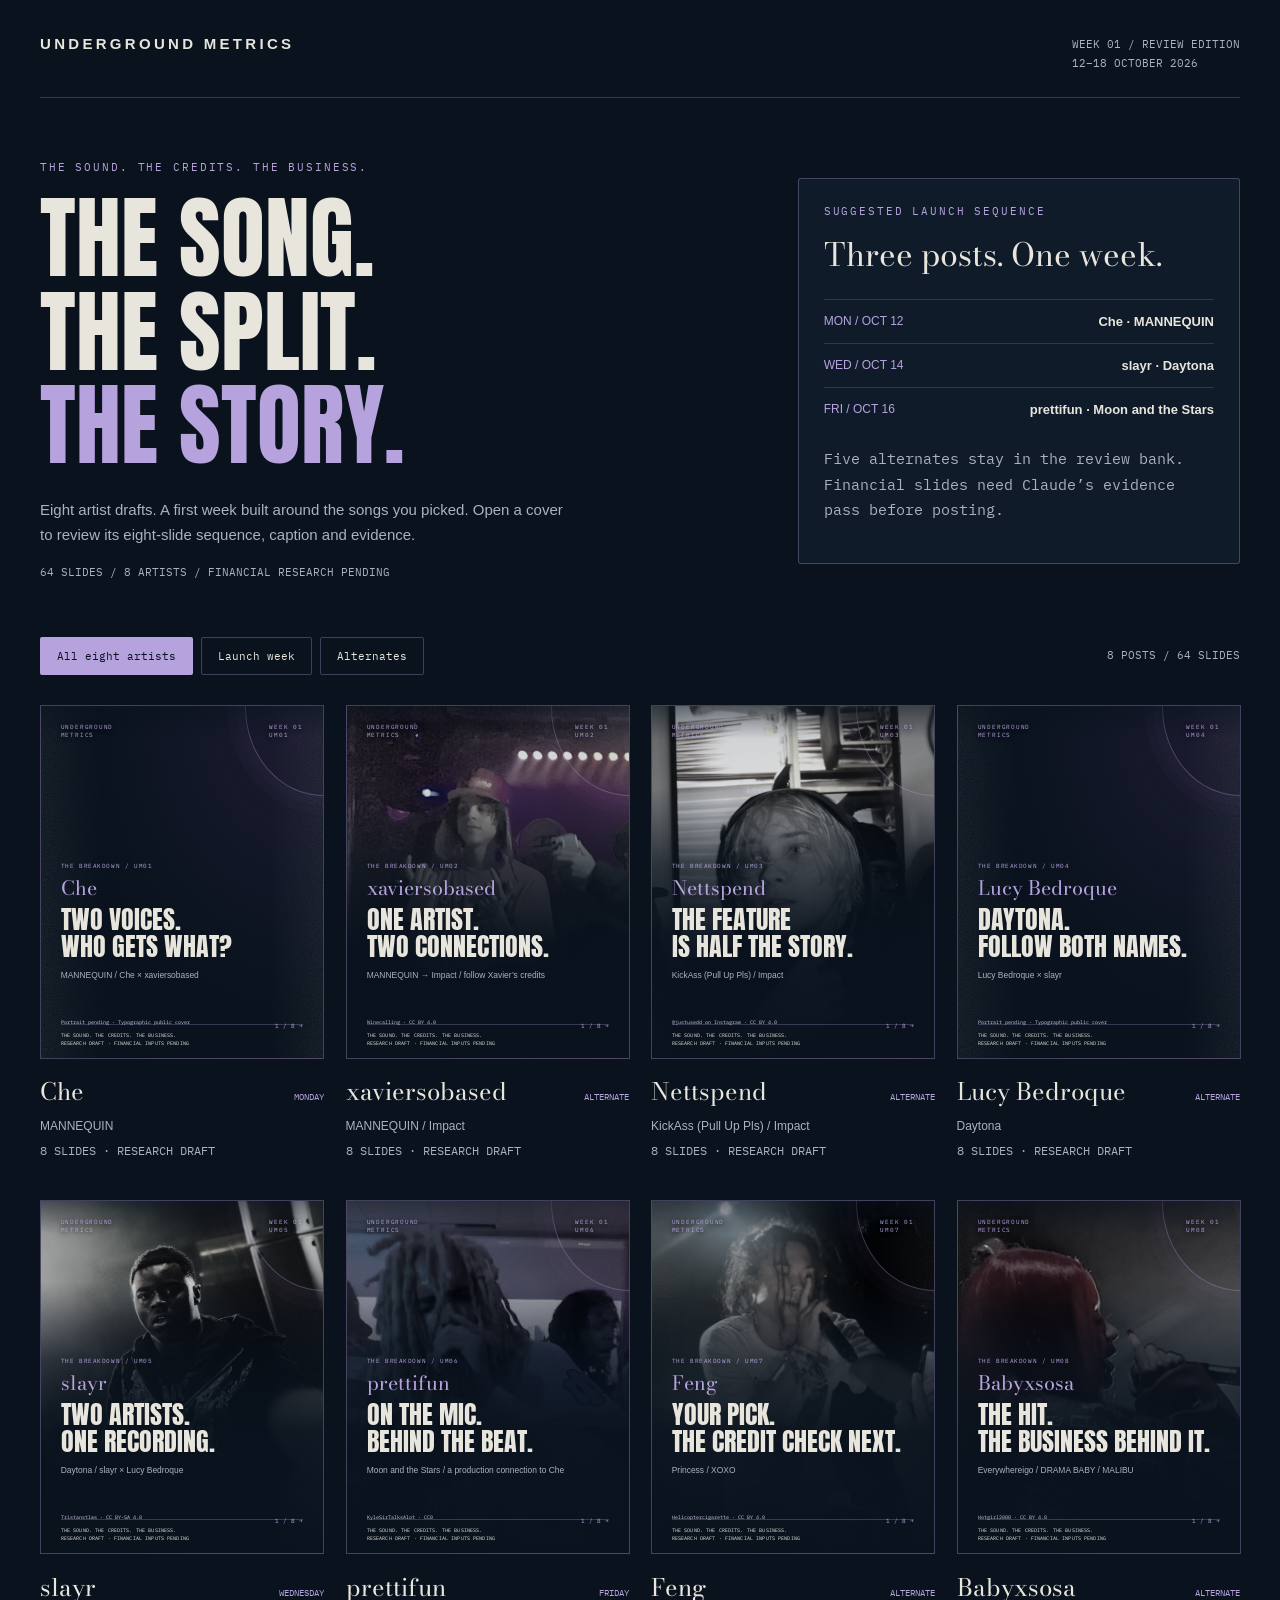
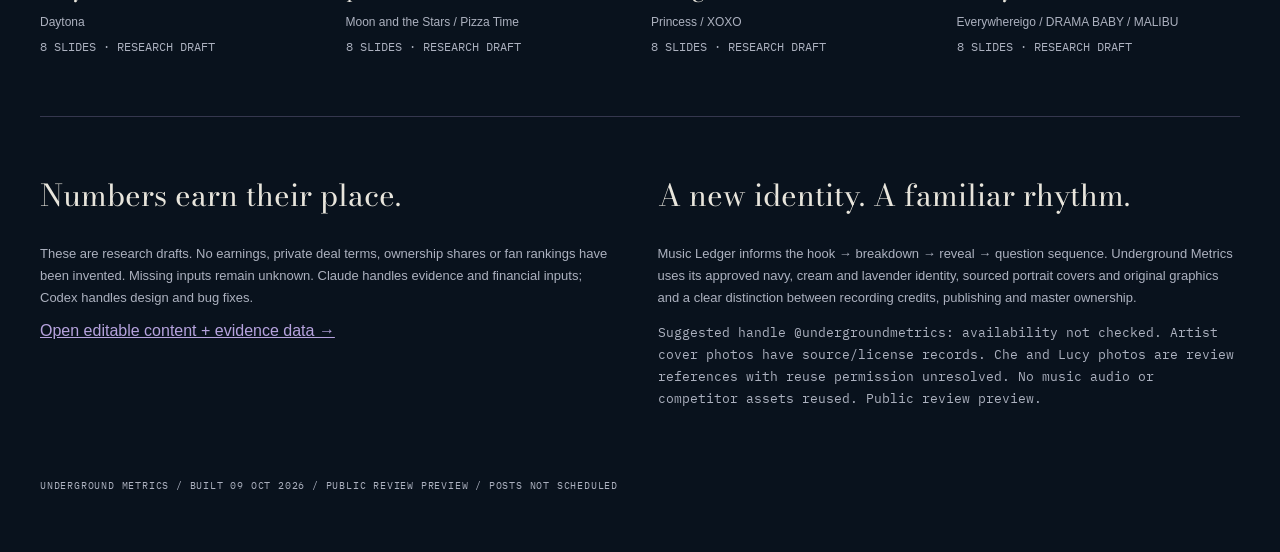
==== index.html @ c29695c8 "Publish gallery preview with licensed photos only" ====
<!doctype html><html lang="en"><head><meta charset="utf-8"><meta name="viewport" content="width=device-width,initial-scale=1"><title>Underground Metrics / Week 01</title><link rel="stylesheet" href="assets/fonts.css"><style>
:root{--ink:#09121D;--cream:#E8E5DC;--lav:#B6A3DE;--vio:#7959C5;--muted:#acb1bf}*{box-sizing:border-box}body{margin:0;background:var(--ink);color:var(--cream);font-family:Arial,sans-serif}button,a,input{touch-action:manipulation}button:focus-visible,a:focus-visible{outline:3px solid var(--lav);outline-offset:4px}button{cursor:pointer}a{color:var(--lav)}.mono,.eyebrow,.pill,.small,button{font-family:'IBM Plex Mono',monospace}.shell{max-width:1540px;margin:auto;padding:35px 40px}header{display:flex;justify-content:space-between;gap:20px;border-bottom:1px solid #b6a3de45;padding-bottom:25px}.logo{font-size:15px;letter-spacing:.22em;font-weight:600}.small{font-size:11px;color:var(--muted);line-height:1.7}.hero{padding:62px 0 40px;display:grid;grid-template-columns:1.6fr 1fr;gap:50px}.eyebrow{font-size:11px;letter-spacing:.17em;color:var(--lav);text-transform:uppercase}.hero h1{font-family:Anton,Impact,sans-serif;font-size:clamp(52px,7vw,112px);font-weight:400;line-height:1.04;margin:18px 0 25px;text-transform:uppercase}.hero h1 em{font-style:normal;color:var(--lav)}.hero p{color:var(--muted);max-width:530px;line-height:1.7;font-size:15px}.plan{border:1px solid #b6a3de50;border-radius:3px;padding:25px;align-self:center;background:#101b2a}.plan h2{font-family:'Bodoni Moda',Georgia,serif;font-weight:400;font-size:32px;margin:12px 0 20px}.plan-row{display:flex;justify-content:space-between;gap:20px;padding:14px 0;border-top:1px solid #b6a3de30}.plan-row span{font-size:12px;color:var(--lav)}.plan-row strong{font-size:13px;text-align:right}.toolbar{display:flex;gap:8px;flex-wrap:wrap;align-items:center;margin:15px 0 30px}.toolbar button,.nav button,.copy{background:transparent;border:1px solid #b6a3de50;color:var(--cream);padding:11px 16px;font-size:11px;border-radius:2px}.toolbar button[aria-pressed=true],.nav button:hover,.copy:hover{background:var(--lav);color:var(--ink)}.toolbar .small{margin-left:auto}.grid{display:grid;grid-template-columns:repeat(4,minmax(0,1fr));gap:35px 22px}.card{min-width:0}.preview{border:0;padding:0;width:100%;background:none;display:block;text-align:initial}.art{width:100%;aspect-ratio:4/5;position:relative;isolation:isolate;overflow:hidden;background:radial-gradient(ellipse at 90% 5%,#30264477,transparent 60%),var(--ink);border:1px solid #b6a3de55;color:var(--cream);container-type:inline-size}.art::before{content:'';position:absolute;inset:0;opacity:.14;background-image:url("data:image/svg+xml,%3Csvg xmlns='http://www.w3.org/2000/svg' width='170' height='170'%3E%3Cfilter id='n'%3E%3CfeTurbulence type='fractalNoise' baseFrequency='.8' numOctaves='3' stitchTiles='stitch'/%3E%3C/filter%3E%3Cpath fill='%23fff' filter='url(%23n)' d='M0 0h170v170H0z'/%3E%3C/svg%3E");mask-image:linear-gradient(90deg,#000,transparent 22%,transparent 80%,#000);z-index:-1}.art::after{content:'';position:absolute;width:55%;height:50%;border:1px solid #b6a3de55;border-radius:50%;top:-25%;right:-28%;box-shadow:0 0 0 9px #b6a3de05,0 0 0 18px #b6a3de05;z-index:-1}.slide-top{padding:6cqw 7cqw 0;display:flex;justify-content:space-between;font:2.1cqw 'IBM Plex Mono',monospace;letter-spacing:.13em;color:var(--lav)}.slide-main{padding:6cqw 7cqw 19cqw;height:calc(100% - 14cqw);display:flex;flex-direction:column;justify-content:center}.slide-main .eyebrow{font-size:2.05cqw;letter-spacing:.1em}.artist{font:400 7.6cqw/.98 'Bodoni Moda',Georgia,serif;margin:5cqw 0 3cqw;color:var(--lav)}.art h3{font:400 10.4cqw/1.06 Anton,Impact,sans-serif;margin:3cqw 0 4cqw;white-space:pre-line;text-transform:uppercase}.art:not(.cover) h3{font-size:9cqw}.art .body{font:3cqw/1.48 Arial,sans-serif;margin:0 0 3cqw;max-width:100%}.rule{height:1px;background:#b6a3de55;margin:3cqw 0}.rows{display:grid;gap:0;margin-top:2cqw}.row{padding:2.5cqw 0;border-top:1px solid #b6a3de35;display:grid;grid-template-columns:1fr 1.1fr;gap:3cqw;font:2.6cqw/1.4 'IBM Plex Mono',monospace}.row span:last-child{text-align:right;color:var(--lav);overflow-wrap:anywhere}.slide-foot{position:absolute;bottom:4cqw;left:7cqw;right:7cqw;border-top:1px solid #b6a3de45;padding-top:2.5cqw;font:1.8cqw/1.5 'IBM Plex Mono',monospace;letter-spacing:.025em}.step{position:absolute;right:7cqw;bottom:10cqw;font:2.2cqw 'IBM Plex Mono',monospace;color:var(--lav)}.card-title{display:flex;justify-content:space-between;align-items:baseline;margin:14px 0 7px;gap:10px}.card-title h2{font:400 24px 'Bodoni Moda',Georgia,serif;margin:0}.pill{font-size:9px;color:var(--lav);text-transform:uppercase}.card p{font-size:12px;line-height:1.6;color:var(--muted);margin:5px 0}.card a{font-size:11px}.notes{border-top:1px solid #b6a3de40;margin-top:55px;padding:30px 0;display:grid;grid-template-columns:1fr 1fr;gap:35px}.notes h2{font:400 30px 'Bodoni Moda',Georgia,serif}.notes p{font-size:13px;line-height:1.7;color:var(--muted)}dialog{border:1px solid #b6a3de50;background:var(--ink);color:var(--cream);width:min(1200px,96vw);max-height:95dvh;padding:0}dialog::backdrop{background:#000d}.dialog-top{padding:15px 22px;display:flex;justify-content:space-between;align-items:center;border-bottom:1px solid #b6a3de40}.dialog-top button{border:0;background:none;color:var(--cream);font-size:25px}.dialog-grid{display:grid;grid-template-columns:minmax(0,1fr) minmax(0,1fr);gap:28px;padding:25px}.viewer{width:min(100%,440px);margin:auto}.details{min-width:0;max-height:77dvh;overflow:auto;padding-right:5px}.details h2{font:400 38px 'Bodoni Moda',Georgia,serif;margin:0 0 12px}.details h3{font:12px 'IBM Plex Mono',monospace;color:var(--lav);margin:28px 0 12px}.details p,.details li{font-size:13px;line-height:1.7;color:var(--muted)}.details ul{padding-left:18px}.details .caption{color:var(--cream)}.nav{display:flex;justify-content:space-between;align-items:center;margin:14px 0}.nav .small{color:var(--lav)}.thumbs{display:grid;grid-template-columns:repeat(6,1fr);gap:7px}.thumbs button{padding:9px 0;border:1px solid #b6a3de55;background:transparent;color:var(--cream);font:11px 'IBM Plex Mono',monospace}.thumbs button[aria-current=true]{background:var(--lav);color:var(--ink)}.status{font-size:11px;border:1px solid #b6a3de55;padding:11px;color:var(--lav)}footer{padding:25px 0;font:10px 'IBM Plex Mono',monospace;color:var(--muted);letter-spacing:.08em}.toast{min-height:20px;font-size:11px;color:var(--lav)}@media(max-width:1000px){.grid{grid-template-columns:repeat(3,minmax(0,1fr))}.hero{grid-template-columns:1.4fr 1fr;gap:25px}}@media(max-width:760px){.shell{padding:24px 20px}.hero{grid-template-columns:1fr;padding-top:35px;gap:15px}.grid{grid-template-columns:repeat(2,minmax(0,1fr));gap:25px 14px}.toolbar .small{width:100%;margin:10px 0 0}.notes{grid-template-columns:1fr;gap:0}.dialog-grid{grid-template-columns:1fr;padding:18px}.details{max-height:none;overflow:visible}.dialog-top{position:sticky;top:0;background:var(--ink);z-index:4}.card-title h2{font-size:21px}header .small{max-width:120px;text-align:right}}@media(max-width:420px){.grid{grid-template-columns:1fr}.hero h1{font-size:60px}.card-title h2{font-size:29px}}

.cover-photo{position:absolute;inset:0;width:100%;height:100%;object-fit:cover;object-position:50% 25%;filter:grayscale(.85) contrast(1.06);z-index:-2}.photo-shade{position:absolute;inset:0;background:linear-gradient(180deg,#09121d35 0%,#09121d28 23%,#09121dbb 45%,#09121df5 65%,#09121d 100%);z-index:-1}.art.cover .slide-main{justify-content:flex-end;padding-bottom:22cqw}.art.cover .artist{font-size:7cqw;margin:3cqw 0 1cqw}.art.cover h3{font-size:9.1cqw;margin:2cqw 0 3cqw}.art.cover .slide-top{text-shadow:0 1px 5px #000;background:linear-gradient(#09121d80,transparent)}.photo-credit{position:absolute;left:7cqw;right:7cqw;bottom:11.8cqw;font:1.65cqw/1.35 'IBM Plex Mono',monospace;color:#d5cbe9}.thumbs{grid-template-columns:repeat(8,minmax(0,1fr))}.art.geography .row,.art.playlists .row{padding:3cqw 0}.art.geography .body,.art.playlists .body{font-size:2.9cqw}
</style><meta name="gallery-revision" content="280a0b14ccfe"></head><body><div class="shell"><header><div class="logo">UNDERGROUND METRICS</div><div class="small">WEEK 01 / REVIEW EDITION<br>12–18 OCTOBER 2026</div></header><section class="hero"><div><div class="eyebrow">The sound. The credits. The business.</div><h1>THE SONG.<br>THE SPLIT.<br><em>THE STORY.</em></h1><p>Eight artist drafts. A first week built around the songs you picked. Open a cover to review its eight-slide sequence, caption and evidence.</p><div class="small">64 SLIDES / 8 ARTISTS / FINANCIAL RESEARCH PENDING</div></div><aside class="plan"><div class="eyebrow">Suggested launch sequence</div><h2>Three posts. One week.</h2><div class="plan-row"><span>MON / OCT 12</span><strong>Che · MANNEQUIN</strong></div><div class="plan-row"><span>WED / OCT 14</span><strong>slayr · Daytona</strong></div><div class="plan-row"><span>FRI / OCT 16</span><strong>prettifun · Moon and the Stars</strong></div><p class="small">Five alternates stay in the review bank. Financial slides need Claude’s evidence pass before posting.</p></aside></section><nav class="toolbar" aria-label="Gallery filters"><button data-filter="all" aria-pressed="true">All eight artists</button><button data-filter="launch" aria-pressed="false">Launch week</button><button data-filter="alt" aria-pressed="false">Alternates</button><span class="small" id="count"></span></nav><main class="grid" id="grid"></main><section class="notes"><div><h2>Numbers earn their place.</h2><p>These are research drafts. No earnings, private deal terms, ownership shares or fan rankings have been invented. Missing inputs remain unknown. Claude handles evidence and financial inputs; Codex handles design and bug fixes.</p><a href="posts.json">Open editable content + evidence data →</a></div><div><h2>A new identity. A familiar rhythm.</h2><p>Music Ledger informs the hook → breakdown → reveal → question sequence. Underground Metrics uses its approved navy, cream and lavender identity, sourced portrait covers and original graphics and a clear distinction between recording credits, publishing and master ownership.</p><p class="small">Suggested handle @undergroundmetrics: availability not checked. Artist cover photos have source/license records. Che and Lucy photos are review references with reuse permission unresolved. No music audio or competitor assets reused. Public review preview.</p></div></section><footer>UNDERGROUND METRICS / BUILT 09 OCT 2026 / PUBLIC REVIEW PREVIEW / POSTS NOT SCHEDULED</footer></div><dialog id="modal"><div class="dialog-top"><span class="small" id="modal-label"></span><button id="close" aria-label="Close post preview">×</button></div><div class="dialog-grid"><div><div class="viewer" id="slide"></div><div class="nav"><button id="prev" aria-label="Previous slide">← Previous</button><span class="small" id="position"></span><button id="next" aria-label="Next slide">Next →</button></div><div class="thumbs" id="thumbs"></div></div><aside class="details" id="details"></aside></div></dialog><script>
const DATA={"brand": {"name": "Underground Metrics", "tagline": "The sound. The credits. The business.", "suggested_handle": "@undergroundmetrics", "handle_status": "availability not checked", "palette": ["#09121D", "#E8E5DC", "#B6A3DE", "#7959C5"], "fonts": ["Anton", "Bodoni Moda", "IBM Plex Mono"]}, "built": "2026-10-09", "sources": {"credits": {"label": "Saved Spotify shared recording credits", "url": "assets/recording-credits.json", "status": "Saved evidence, 2026-10-08"}, "impact": {"label": "Official Impact release link", "url": "https://nettspend.lnk.to/impact", "status": "Opened 2026-10-09"}, "pretti": {"label": "The FADER: prettifun interview", "url": "https://www.thefader.com/2025/08/04/prettifun-funhouse-deluxe-interview/", "status": "Opened 2026-10-09; production context, no deal figures"}, "moon": {"label": "Album of the Year listener discussion", "url": "https://www.albumoftheyear.org/album/1814760-prettifun-moon-and-the-stars/comments/", "status": "Opened 2026-10-09; mixed listener reactions"}, "daytona": {"label": "Rainy Day Music review", "url": "https://rainydaymusic.org/2026/04/14/half-blood-bloodluxe-slayr/", "status": "Opened 2026-10-09; critic pick, not fan consensus"}, "feng": {"label": "Feng fan top-three thread", "url": "https://www.reddit.com/r/fengeveryday/comments/1tgx6qg/top_3_feng_songs/", "status": "Opened 2026-10-09; small sample, catalog credits pending"}, "sosa": {"label": "The FADER: Babyxsosa review", "url": "https://www.thefader.com/2024/10/25/babyxsosa-babyonce-album-review-rap-blog", "status": "Opened 2026-10-09; named hit songs, no ownership evidence"}, "fan": {"label": "Supplied MANNEQUIN fan discussion", "url": "https://www.reddit.com/r/xaviersobased1c/comments/1memtid", "status": "Fetch failed 2026-10-09; not used to support fan-consensus claims"}, "rights": {"label": "US Copyright Office: composition and recording distinction", "url": "https://www.copyright.gov/engage/musicians/", "status": "Opened 2026-10-09; general background only"}}, "posts": [{"id": "UM01", "artist": "Che", "tracks": ["MANNEQUIN"], "headline": "TWO VOICES.\nWHO GETS WHAT?", "sub": "MANNEQUIN / Che × xaviersobased", "day": "Monday", "angle": "Che × xaviersobased / confirmed shared recording credit", "source_ids": ["credits", "fan"], "recording_credits": [["Track", "MANNEQUIN"], ["Recording artists", "Che + xaviersobased"], ["Exact Spotify version", "4BOZwlrJLGTPmePx9mM9pu"]], "signal": "Saved Spotify metadata lists Che and xaviersobased on this recording. That establishes a collaboration, not its financial split.", "question": "WHOSE PART DO YOU REPLAY?", "publishing": {"writers": null, "ownership_splits": null, "publishers": null}, "master": {"owner": null, "artist_split": null, "recoupment": null}, "metrics": {"spotify_streams": null, "as_of": null, "gross_revenue": null, "artist_net": null}, "status": "Research draft — financial inputs pending", "slides": [{"kind": "cover", "eyebrow": "THE BREAKDOWN / UM01", "headline": "TWO VOICES.\nWHO GETS WHAT?", "body": "MANNEQUIN / Che × xaviersobased", "rows": []}, {"kind": "credits", "eyebrow": "01 / THE RECORDING", "headline": "START WITH THE CREDITS.", "body": "Che × xaviersobased / confirmed shared recording credit", "rows": [["Track", "MANNEQUIN"], ["Recording artists", "Che + xaviersobased"], ["Exact Spotify version", "4BOZwlrJLGTPmePx9mM9pu"]]}, {"kind": "publishing", "eyebrow": "02 / THE SONG", "headline": "WHO WROTE IT?", "body": "Publishing covers the underlying composition. Recording-artist names do not establish writer ownership.", "rows": [["Writer credits", "Not confirmed"], ["Publishing splits", "Not confirmed"], ["Publisher / administrator", "Not confirmed"]]}, {"kind": "master", "eyebrow": "03 / THE MASTER", "headline": "WHO OWNS THE RECORDING?", "body": "The master is the recorded version. A feature credit does not reveal the ownership or payment terms.", "rows": [["Master owner", "Not confirmed"], ["Artist / feature deal", "Not confirmed"], ["Recoupment terms", "Not confirmed"]]}, {"kind": "takeaway", "eyebrow": "04 / THE TAKEAWAY", "headline": "CREDITS FIRST. NUMBERS NEXT.", "body": "Saved Spotify metadata lists Che and xaviersobased on this recording. That establishes a collaboration, not its financial split.", "rows": [["Streams + observation date", "Research pending"], ["Revenue model", "Not calculated"], ["Artist take-home", "Not established"]]}, {"kind": "geography", "eyebrow": "05 / THE AUDIENCE", "headline": "WHERE THEY\nLISTEN.", "body": "Che / Spotify listener geography. Country counts or shares will come from a dated Chartmetric capture.", "rows": [["Top country", "Awaiting Chartmetric"], ["Second country", "Awaiting Chartmetric"], ["Third country", "Awaiting Chartmetric"], ["Observation / estimate status", "Not captured"]]}, {"kind": "playlists", "eyebrow": "06 / THE PLAYLISTS", "headline": "THREE LISTS.\nONE SONG.", "body": "MANNEQUIN / track-specific playlist placements. Ranking metric and date will be labeled when verified.", "rows": [["01 / Playlist", "Awaiting Chartmetric"], ["02 / Playlist", "Awaiting Chartmetric"], ["03 / Playlist", "Awaiting Chartmetric"], ["Song streams from these lists", "Not available"]]}, {"kind": "close", "eyebrow": "07 / YOUR NEXT DEEP DIVE", "headline": "WHOSE PART DO YOU REPLAY?", "body": "Save the song. Follow the credits. Tell us which breakdown you want next.", "rows": []}], "caption": "Che: MANNEQUIN. Saved Spotify metadata lists Che and xaviersobased on this recording. That establishes a collaboration, not its financial split. This draft separates the recording credits from the publishing and master questions. Ownership shares, revenue and artist take-home are not established by the current sources. Whose part do you replay?", "cover_photo": {"file": "", "source_url": "https://open.spotify.com/artist/5A7T1LAGJg5NXySBoIKUmF", "image_url": "https://image-cdn-fa.spotifycdn.com/image/ab6761610000e5eb856122aa629701a14755ab65", "license": "Typographic public cover", "creator": "Portrait pending", "reuse_status": "Source photo excluded from public preview; permission unresolved", "changes": "No third-party portrait displayed in public cover."}, "audience_geography": {"source": "Chartmetric", "scope": "artist-level Spotify listeners, not song-level", "platform": "Spotify", "observed_at": null, "estimate_status": "unknown pending source capture", "countries": null, "cities": null, "percentage_denominator": null, "status": "awaiting Claude research"}, "playlist_analysis": {"track": "MANNEQUIN", "scope": "exact recording, one song per ranking", "source": "Chartmetric", "ranking_metric": null, "window": null, "top_three": null, "attributed_streams": null, "status": "awaiting Claude research", "rule": "Playlist followers, reach and estimated listeners do not establish streams attributed to this song."}}, {"id": "UM02", "artist": "xaviersobased", "tracks": ["MANNEQUIN", "Impact"], "headline": "ONE ARTIST.\nTWO CONNECTIONS.", "sub": "MANNEQUIN → Impact / follow Xavier’s credits", "day": "Alternate", "angle": "Recording credits", "source_ids": ["credits", "impact"], "recording_credits": [["MANNEQUIN", "Che + xaviersobased"], ["Impact", "Nettspend + xaviersobased"], ["Connection", "Shared recording credits"]], "signal": "MANNEQUIN and Impact connect Xavier with Che and Nettspend. The official Impact link confirms both names.", "question": "MANNEQUIN OR IMPACT?", "publishing": {"writers": null, "ownership_splits": null, "publishers": null}, "master": {"owner": null, "artist_split": null, "recoupment": null}, "metrics": {"spotify_streams": null, "as_of": null, "gross_revenue": null, "artist_net": null}, "status": "Research draft — financial inputs pending", "slides": [{"kind": "cover", "eyebrow": "THE BREAKDOWN / UM02", "headline": "ONE ARTIST.\nTWO CONNECTIONS.", "body": "MANNEQUIN → Impact / follow Xavier’s credits", "rows": []}, {"kind": "credits", "eyebrow": "01 / THE RECORDING", "headline": "START WITH THE CREDITS.", "body": "Recording credits", "rows": [["MANNEQUIN", "Che + xaviersobased"], ["Impact", "Nettspend + xaviersobased"], ["Connection", "Shared recording credits"]]}, {"kind": "publishing", "eyebrow": "02 / THE SONG", "headline": "WHO WROTE IT?", "body": "Publishing covers the underlying composition. Recording-artist names do not establish writer ownership.", "rows": [["Writer credits", "Not confirmed"], ["Publishing splits", "Not confirmed"], ["Publisher / administrator", "Not confirmed"]]}, {"kind": "master", "eyebrow": "03 / THE MASTER", "headline": "WHO OWNS THE RECORDING?", "body": "The master is the recorded version. A feature credit does not reveal the ownership or payment terms.", "rows": [["Master owner", "Not confirmed"], ["Artist / feature deal", "Not confirmed"], ["Recoupment terms", "Not confirmed"]]}, {"kind": "takeaway", "eyebrow": "04 / THE TAKEAWAY", "headline": "CREDITS FIRST. NUMBERS NEXT.", "body": "MANNEQUIN and Impact connect Xavier with Che and Nettspend. The official Impact link confirms both names.", "rows": [["Streams + observation date", "Research pending"], ["Revenue model", "Not calculated"], ["Artist take-home", "Not established"]]}, {"kind": "geography", "eyebrow": "05 / THE AUDIENCE", "headline": "WHERE THEY\nLISTEN.", "body": "xaviersobased / Spotify listener geography. Country counts or shares will come from a dated Chartmetric capture.", "rows": [["Top country", "Awaiting Chartmetric"], ["Second country", "Awaiting Chartmetric"], ["Third country", "Awaiting Chartmetric"], ["Observation / estimate status", "Not captured"]]}, {"kind": "playlists", "eyebrow": "06 / THE PLAYLISTS", "headline": "THREE LISTS.\nONE SONG.", "body": "MANNEQUIN / track-specific playlist placements. Ranking metric and date will be labeled when verified.", "rows": [["01 / Playlist", "Awaiting Chartmetric"], ["02 / Playlist", "Awaiting Chartmetric"], ["03 / Playlist", "Awaiting Chartmetric"], ["Song streams from these lists", "Not available"]]}, {"kind": "close", "eyebrow": "07 / YOUR NEXT DEEP DIVE", "headline": "MANNEQUIN OR IMPACT?", "body": "Save the song. Follow the credits. Tell us which breakdown you want next.", "rows": []}], "caption": "xaviersobased: MANNEQUIN, Impact. MANNEQUIN and Impact connect Xavier with Che and Nettspend. The official Impact link confirms both names. This draft separates the recording credits from the publishing and master questions. Ownership shares, revenue and artist take-home are not established by the current sources. Mannequin or impact?", "cover_photo": {"file": "assets/photos/Xaviersobased_2-2-23.jpg", "source_url": "https://commons.wikimedia.org/wiki/File%3AXaviersobased_%282-2-23%29.jpg", "license": "CC BY 4.0", "license_url": "https://creativecommons.org/licenses/by/4.0", "creator": "Ninecalling", "reuse_status": "licensed", "changes": "Cropped, desaturated and darkened for the cover; CC BY-SA adaptation follows the same license where applicable."}, "audience_geography": {"source": "Chartmetric", "scope": "artist-level Spotify listeners, not song-level", "platform": "Spotify", "observed_at": null, "estimate_status": "unknown pending source capture", "countries": null, "cities": null, "percentage_denominator": null, "status": "awaiting Claude research"}, "playlist_analysis": {"track": "MANNEQUIN", "scope": "exact recording, one song per ranking", "source": "Chartmetric", "ranking_metric": null, "window": null, "top_three": null, "attributed_streams": null, "status": "awaiting Claude research", "rule": "Playlist followers, reach and estimated listeners do not establish streams attributed to this song."}}, {"id": "UM03", "artist": "Nettspend", "tracks": ["KickAss (Pull Up Pls)", "Impact"], "headline": "THE FEATURE\nIS HALF THE STORY.", "sub": "KickAss (Pull Up Pls) / Impact", "day": "Alternate", "angle": "Recording credits", "source_ids": ["credits", "impact"], "recording_credits": [["KickAss (Pull Up Pls)", "Che + Nettspend"], ["Impact", "Nettspend + xaviersobased"], ["Feature payment", "Not documented"]], "signal": "These two recordings connect Nettspend with Che and xaviersobased. Their artist credits do not establish a feature fee or royalty share.", "question": "WHICH COLLAB HITS HARDER?", "publishing": {"writers": null, "ownership_splits": null, "publishers": null}, "master": {"owner": null, "artist_split": null, "recoupment": null}, "metrics": {"spotify_streams": null, "as_of": null, "gross_revenue": null, "artist_net": null}, "status": "Research draft — financial inputs pending", "slides": [{"kind": "cover", "eyebrow": "THE BREAKDOWN / UM03", "headline": "THE FEATURE\nIS HALF THE STORY.", "body": "KickAss (Pull Up Pls) / Impact", "rows": []}, {"kind": "credits", "eyebrow": "01 / THE RECORDING", "headline": "START WITH THE CREDITS.", "body": "Recording credits", "rows": [["KickAss (Pull Up Pls)", "Che + Nettspend"], ["Impact", "Nettspend + xaviersobased"], ["Feature payment", "Not documented"]]}, {"kind": "publishing", "eyebrow": "02 / THE SONG", "headline": "WHO WROTE IT?", "body": "Publishing covers the underlying composition. Recording-artist names do not establish writer ownership.", "rows": [["Writer credits", "Not confirmed"], ["Publishing splits", "Not confirmed"], ["Publisher / administrator", "Not confirmed"]]}, {"kind": "master", "eyebrow": "03 / THE MASTER", "headline": "WHO OWNS THE RECORDING?", "body": "The master is the recorded version. A feature credit does not reveal the ownership or payment terms.", "rows": [["Master owner", "Not confirmed"], ["Artist / feature deal", "Not confirmed"], ["Recoupment terms", "Not confirmed"]]}, {"kind": "takeaway", "eyebrow": "04 / THE TAKEAWAY", "headline": "CREDITS FIRST. NUMBERS NEXT.", "body": "These two recordings connect Nettspend with Che and xaviersobased. Their artist credits do not establish a feature fee or royalty share.", "rows": [["Streams + observation date", "Research pending"], ["Revenue model", "Not calculated"], ["Artist take-home", "Not established"]]}, {"kind": "geography", "eyebrow": "05 / THE AUDIENCE", "headline": "WHERE THEY\nLISTEN.", "body": "Nettspend / Spotify listener geography. Country counts or shares will come from a dated Chartmetric capture.", "rows": [["Top country", "Awaiting Chartmetric"], ["Second country", "Awaiting Chartmetric"], ["Third country", "Awaiting Chartmetric"], ["Observation / estimate status", "Not captured"]]}, {"kind": "playlists", "eyebrow": "06 / THE PLAYLISTS", "headline": "THREE LISTS.\nONE SONG.", "body": "KickAss (Pull Up Pls) / track-specific playlist placements. Ranking metric and date will be labeled when verified.", "rows": [["01 / Playlist", "Awaiting Chartmetric"], ["02 / Playlist", "Awaiting Chartmetric"], ["03 / Playlist", "Awaiting Chartmetric"], ["Song streams from these lists", "Not available"]]}, {"kind": "close", "eyebrow": "07 / YOUR NEXT DEEP DIVE", "headline": "WHICH COLLAB HITS HARDER?", "body": "Save the song. Follow the credits. Tell us which breakdown you want next.", "rows": []}], "caption": "Nettspend: KickAss (Pull Up Pls), Impact. These two recordings connect Nettspend with Che and xaviersobased. Their artist credits do not establish a feature fee or royalty share. This draft separates the recording credits from the publishing and master questions. Ownership shares, revenue and artist take-home are not established by the current sources. Which collab hits harder?", "cover_photo": {"file": "assets/photos/Nettspend.webp", "source_url": "https://commons.wikimedia.org/wiki/File%3ANettspend.webp", "license": "CC BY 4.0", "license_url": "https://creativecommons.org/licenses/by/4.0", "creator": "@justusedd on Instagram", "reuse_status": "licensed", "changes": "Cropped, desaturated and darkened for the cover; CC BY-SA adaptation follows the same license where applicable."}, "audience_geography": {"source": "Chartmetric", "scope": "artist-level Spotify listeners, not song-level", "platform": "Spotify", "observed_at": null, "estimate_status": "unknown pending source capture", "countries": null, "cities": null, "percentage_denominator": null, "status": "awaiting Claude research"}, "playlist_analysis": {"track": "KickAss (Pull Up Pls)", "scope": "exact recording, one song per ranking", "source": "Chartmetric", "ranking_metric": null, "window": null, "top_three": null, "attributed_streams": null, "status": "awaiting Claude research", "rule": "Playlist followers, reach and estimated listeners do not establish streams attributed to this song."}}, {"id": "UM04", "artist": "Lucy Bedroque", "tracks": ["Daytona"], "headline": "DAYTONA.\nFOLLOW BOTH NAMES.", "sub": "Lucy Bedroque × slayr", "day": "Alternate", "angle": "Recording credits", "source_ids": ["credits", "daytona"], "recording_credits": [["Track", "Daytona"], ["Recording artists", "slayr + Lucy Bedroque"], ["Exact Spotify version", "1z8YIll8YL4H0HqWH6MRH8"]], "signal": "Spotify metadata confirms both recording artists. A Rainy Day Music review names Daytona among its best tracks; that is one critic’s assessment.", "question": "WHO BROUGHT YOU TO DAYTONA?", "publishing": {"writers": null, "ownership_splits": null, "publishers": null}, "master": {"owner": null, "artist_split": null, "recoupment": null}, "metrics": {"spotify_streams": null, "as_of": null, "gross_revenue": null, "artist_net": null}, "status": "Research draft — financial inputs pending", "slides": [{"kind": "cover", "eyebrow": "THE BREAKDOWN / UM04", "headline": "DAYTONA.\nFOLLOW BOTH NAMES.", "body": "Lucy Bedroque × slayr", "rows": []}, {"kind": "credits", "eyebrow": "01 / THE RECORDING", "headline": "START WITH THE CREDITS.", "body": "Recording credits", "rows": [["Track", "Daytona"], ["Recording artists", "slayr + Lucy Bedroque"], ["Exact Spotify version", "1z8YIll8YL4H0HqWH6MRH8"]]}, {"kind": "publishing", "eyebrow": "02 / THE SONG", "headline": "WHO WROTE IT?", "body": "Publishing covers the underlying composition. Recording-artist names do not establish writer ownership.", "rows": [["Writer credits", "Not confirmed"], ["Publishing splits", "Not confirmed"], ["Publisher / administrator", "Not confirmed"]]}, {"kind": "master", "eyebrow": "03 / THE MASTER", "headline": "WHO OWNS THE RECORDING?", "body": "The master is the recorded version. A feature credit does not reveal the ownership or payment terms.", "rows": [["Master owner", "Not confirmed"], ["Artist / feature deal", "Not confirmed"], ["Recoupment terms", "Not confirmed"]]}, {"kind": "takeaway", "eyebrow": "04 / THE TAKEAWAY", "headline": "CREDITS FIRST. NUMBERS NEXT.", "body": "Spotify metadata confirms both recording artists. A Rainy Day Music review names Daytona among its best tracks; that is one critic’s assessment.", "rows": [["Streams + observation date", "Research pending"], ["Revenue model", "Not calculated"], ["Artist take-home", "Not established"]]}, {"kind": "geography", "eyebrow": "05 / THE AUDIENCE", "headline": "WHERE THEY\nLISTEN.", "body": "Lucy Bedroque / Spotify listener geography. Country counts or shares will come from a dated Chartmetric capture.", "rows": [["Top country", "Awaiting Chartmetric"], ["Second country", "Awaiting Chartmetric"], ["Third country", "Awaiting Chartmetric"], ["Observation / estimate status", "Not captured"]]}, {"kind": "playlists", "eyebrow": "06 / THE PLAYLISTS", "headline": "THREE LISTS.\nONE SONG.", "body": "Daytona / track-specific playlist placements. Ranking metric and date will be labeled when verified.", "rows": [["01 / Playlist", "Awaiting Chartmetric"], ["02 / Playlist", "Awaiting Chartmetric"], ["03 / Playlist", "Awaiting Chartmetric"], ["Song streams from these lists", "Not available"]]}, {"kind": "close", "eyebrow": "07 / YOUR NEXT DEEP DIVE", "headline": "WHO BROUGHT YOU TO DAYTONA?", "body": "Save the song. Follow the credits. Tell us which breakdown you want next.", "rows": []}], "caption": "Lucy Bedroque: Daytona. Spotify metadata confirms both recording artists. A Rainy Day Music review names Daytona among its best tracks; that is one critic’s assessment. This draft separates the recording credits from the publishing and master questions. Ownership shares, revenue and artist take-home are not established by the current sources. Who brought you to daytona?", "cover_photo": {"file": "", "source_url": "https://open.spotify.com/artist/2I8H267eH5va9da4vGt38O", "image_url": "https://image-cdn-fa.spotifycdn.com/image/ab6761610000e5eb100cfd4653979ed518fbf28f", "license": "Typographic public cover", "creator": "Portrait pending", "reuse_status": "Source photo excluded from public preview; permission unresolved", "changes": "No third-party portrait displayed in public cover."}, "audience_geography": {"source": "Chartmetric", "scope": "artist-level Spotify listeners, not song-level", "platform": "Spotify", "observed_at": null, "estimate_status": "unknown pending source capture", "countries": null, "cities": null, "percentage_denominator": null, "status": "awaiting Claude research"}, "playlist_analysis": {"track": "Daytona", "scope": "exact recording, one song per ranking", "source": "Chartmetric", "ranking_metric": null, "window": null, "top_three": null, "attributed_streams": null, "status": "awaiting Claude research", "rule": "Playlist followers, reach and estimated listeners do not establish streams attributed to this song."}}, {"id": "UM05", "artist": "slayr", "tracks": ["Daytona"], "headline": "TWO ARTISTS.\nONE RECORDING.", "sub": "Daytona / slayr × Lucy Bedroque", "day": "Wednesday", "angle": "Recording credits", "source_ids": ["credits", "daytona"], "recording_credits": [["Track", "Daytona"], ["Recording artists", "slayr + Lucy Bedroque"], ["Producer credits", "Research pending"]], "signal": "Daytona offers a confirmed listening route between slayr and Lucy Bedroque. Production credits and ownership terms need their own evidence.", "question": "DAYTONA OR YOUR OTHER SLAYR PICK?", "publishing": {"writers": null, "ownership_splits": null, "publishers": null}, "master": {"owner": null, "artist_split": null, "recoupment": null}, "metrics": {"spotify_streams": null, "as_of": null, "gross_revenue": null, "artist_net": null}, "status": "Research draft — financial inputs pending", "slides": [{"kind": "cover", "eyebrow": "THE BREAKDOWN / UM05", "headline": "TWO ARTISTS.\nONE RECORDING.", "body": "Daytona / slayr × Lucy Bedroque", "rows": []}, {"kind": "credits", "eyebrow": "01 / THE RECORDING", "headline": "START WITH THE CREDITS.", "body": "Recording credits", "rows": [["Track", "Daytona"], ["Recording artists", "slayr + Lucy Bedroque"], ["Producer credits", "Research pending"]]}, {"kind": "publishing", "eyebrow": "02 / THE SONG", "headline": "WHO WROTE IT?", "body": "Publishing covers the underlying composition. Recording-artist names do not establish writer ownership.", "rows": [["Writer credits", "Not confirmed"], ["Publishing splits", "Not confirmed"], ["Publisher / administrator", "Not confirmed"]]}, {"kind": "master", "eyebrow": "03 / THE MASTER", "headline": "WHO OWNS THE RECORDING?", "body": "The master is the recorded version. A feature credit does not reveal the ownership or payment terms.", "rows": [["Master owner", "Not confirmed"], ["Artist / feature deal", "Not confirmed"], ["Recoupment terms", "Not confirmed"]]}, {"kind": "takeaway", "eyebrow": "04 / THE TAKEAWAY", "headline": "CREDITS FIRST. NUMBERS NEXT.", "body": "Daytona offers a confirmed listening route between slayr and Lucy Bedroque. Production credits and ownership terms need their own evidence.", "rows": [["Streams + observation date", "Research pending"], ["Revenue model", "Not calculated"], ["Artist take-home", "Not established"]]}, {"kind": "geography", "eyebrow": "05 / THE AUDIENCE", "headline": "WHERE THEY\nLISTEN.", "body": "slayr / Spotify listener geography. Country counts or shares will come from a dated Chartmetric capture.", "rows": [["Top country", "Awaiting Chartmetric"], ["Second country", "Awaiting Chartmetric"], ["Third country", "Awaiting Chartmetric"], ["Observation / estimate status", "Not captured"]]}, {"kind": "playlists", "eyebrow": "06 / THE PLAYLISTS", "headline": "THREE LISTS.\nONE SONG.", "body": "Daytona / track-specific playlist placements. Ranking metric and date will be labeled when verified.", "rows": [["01 / Playlist", "Awaiting Chartmetric"], ["02 / Playlist", "Awaiting Chartmetric"], ["03 / Playlist", "Awaiting Chartmetric"], ["Song streams from these lists", "Not available"]]}, {"kind": "close", "eyebrow": "07 / YOUR NEXT DEEP DIVE", "headline": "DAYTONA OR YOUR OTHER SLAYR PICK?", "body": "Save the song. Follow the credits. Tell us which breakdown you want next.", "rows": []}], "caption": "slayr: Daytona. Daytona offers a confirmed listening route between slayr and Lucy Bedroque. Production credits and ownership terms need their own evidence. This draft separates the recording credits from the publishing and master questions. Ownership shares, revenue and artist take-home are not established by the current sources. Daytona or your other slayr pick?", "cover_photo": {"file": "assets/photos/Slayr_rollingloud_tristanstlws.jpg", "source_url": "https://commons.wikimedia.org/wiki/File%3ASlayr_rollingloud_tristanstlws.jpg", "license": "CC BY-SA 4.0", "license_url": "https://creativecommons.org/licenses/by-sa/4.0", "creator": "Tristanstlws", "reuse_status": "licensed", "changes": "Cropped, desaturated and darkened for the cover; CC BY-SA adaptation follows the same license where applicable."}, "audience_geography": {"source": "Chartmetric", "scope": "artist-level Spotify listeners, not song-level", "platform": "Spotify", "observed_at": null, "estimate_status": "unknown pending source capture", "countries": null, "cities": null, "percentage_denominator": null, "status": "awaiting Claude research"}, "playlist_analysis": {"track": "Daytona", "scope": "exact recording, one song per ranking", "source": "Chartmetric", "ranking_metric": null, "window": null, "top_three": null, "attributed_streams": null, "status": "awaiting Claude research", "rule": "Playlist followers, reach and estimated listeners do not establish streams attributed to this song."}}, {"id": "UM06", "artist": "prettifun", "tracks": ["Moon and the Stars", "Pizza Time"], "headline": "ON THE MIC.\nBEHIND THE BEAT.", "sub": "Moon and the Stars / a production connection to Che", "day": "Friday", "angle": "Keep the prettifun listening pick separate from Che’s production story", "source_ids": ["moon", "pretti"], "recording_credits": [["Listening pick", "Moon and the Stars"], ["Separate Che connection", "Pizza Time"], ["Connection type", "Production context; not a vocal feature"]], "signal": "Moon and the Stars has both praise and dissent in listener comments. The FADER interview connects prettifun’s production work with Che’s Pizza Time; it supplies no royalty split.", "question": "VOCALS OR PRODUCTION: WHERE DID YOU START?", "publishing": {"writers": null, "ownership_splits": null, "publishers": null}, "master": {"owner": null, "artist_split": null, "recoupment": null}, "metrics": {"spotify_streams": null, "as_of": null, "gross_revenue": null, "artist_net": null}, "status": "Research draft — financial inputs pending", "slides": [{"kind": "cover", "eyebrow": "THE BREAKDOWN / UM06", "headline": "ON THE MIC.\nBEHIND THE BEAT.", "body": "Moon and the Stars / a production connection to Che", "rows": []}, {"kind": "credits", "eyebrow": "01 / THE RECORDING", "headline": "START WITH THE CREDITS.", "body": "Keep the prettifun listening pick separate from Che’s production story", "rows": [["Listening pick", "Moon and the Stars"], ["Separate Che connection", "Pizza Time"], ["Connection type", "Production context; not a vocal feature"]]}, {"kind": "publishing", "eyebrow": "02 / THE SONG", "headline": "WHO WROTE IT?", "body": "Publishing covers the underlying composition. Recording-artist names do not establish writer ownership.", "rows": [["Writer credits", "Not confirmed"], ["Publishing splits", "Not confirmed"], ["Publisher / administrator", "Not confirmed"]]}, {"kind": "master", "eyebrow": "03 / THE MASTER", "headline": "WHO OWNS THE RECORDING?", "body": "The master is the recorded version. A feature credit does not reveal the ownership or payment terms.", "rows": [["Master owner", "Not confirmed"], ["Artist / feature deal", "Not confirmed"], ["Recoupment terms", "Not confirmed"]]}, {"kind": "takeaway", "eyebrow": "04 / THE TAKEAWAY", "headline": "CREDITS FIRST. NUMBERS NEXT.", "body": "Moon and the Stars has both praise and dissent in listener comments. The FADER interview connects prettifun’s production work with Che’s Pizza Time; it supplies no royalty split.", "rows": [["Streams + observation date", "Research pending"], ["Revenue model", "Not calculated"], ["Artist take-home", "Not established"]]}, {"kind": "geography", "eyebrow": "05 / THE AUDIENCE", "headline": "WHERE THEY\nLISTEN.", "body": "prettifun / Spotify listener geography. Country counts or shares will come from a dated Chartmetric capture.", "rows": [["Top country", "Awaiting Chartmetric"], ["Second country", "Awaiting Chartmetric"], ["Third country", "Awaiting Chartmetric"], ["Observation / estimate status", "Not captured"]]}, {"kind": "playlists", "eyebrow": "06 / THE PLAYLISTS", "headline": "THREE LISTS.\nONE SONG.", "body": "Moon and the Stars / track-specific playlist placements. Ranking metric and date will be labeled when verified.", "rows": [["01 / Playlist", "Awaiting Chartmetric"], ["02 / Playlist", "Awaiting Chartmetric"], ["03 / Playlist", "Awaiting Chartmetric"], ["Song streams from these lists", "Not available"]]}, {"kind": "close", "eyebrow": "07 / YOUR NEXT DEEP DIVE", "headline": "VOCALS OR PRODUCTION: WHERE DID YOU START?", "body": "Save the song. Follow the credits. Tell us which breakdown you want next.", "rows": []}], "caption": "prettifun: Moon and the Stars, Pizza Time. Moon and the Stars has both praise and dissent in listener comments. The FADER interview connects prettifun’s production work with Che’s Pizza Time; it supplies no royalty split. This draft separates the recording credits from the publishing and master questions. Ownership shares, revenue and artist take-home are not established by the current sources. Vocals or production: where did you start?", "cover_photo": {"file": "assets/photos/Prettifun.png", "source_url": "https://commons.wikimedia.org/wiki/File%3APrettifun.png", "license": "CC0", "license_url": "http://creativecommons.org/publicdomain/zero/1.0/deed.en", "creator": "KyleSirTalksAlot", "reuse_status": "licensed", "changes": "Cropped, desaturated and darkened for the cover; CC BY-SA adaptation follows the same license where applicable."}, "audience_geography": {"source": "Chartmetric", "scope": "artist-level Spotify listeners, not song-level", "platform": "Spotify", "observed_at": null, "estimate_status": "unknown pending source capture", "countries": null, "cities": null, "percentage_denominator": null, "status": "awaiting Claude research"}, "playlist_analysis": {"track": "Moon and the Stars", "scope": "exact recording, one song per ranking", "source": "Chartmetric", "ranking_metric": null, "window": null, "top_three": null, "attributed_streams": null, "status": "awaiting Claude research", "rule": "Playlist followers, reach and estimated listeners do not establish streams attributed to this song."}}, {"id": "UM07", "artist": "Feng", "tracks": ["Princess", "XOXO"], "headline": "YOUR PICK.\nTHE CREDIT CHECK NEXT.", "sub": "Princess / XOXO", "day": "Alternate", "angle": "Recording credits", "source_ids": ["feng"], "recording_credits": [["Listening picks", "Princess + XOXO"], ["Source", "A fan top-three discussion"], ["Exact recording / contributors", "Research pending"]], "signal": "Princess and XOXO appear in a small fan recommendation thread. These are listening leads, not a measured fan ranking or verified ownership map.", "question": "PRINCESS OR XOXO?", "publishing": {"writers": null, "ownership_splits": null, "publishers": null}, "master": {"owner": null, "artist_split": null, "recoupment": null}, "metrics": {"spotify_streams": null, "as_of": null, "gross_revenue": null, "artist_net": null}, "status": "Research draft — financial inputs pending", "slides": [{"kind": "cover", "eyebrow": "THE BREAKDOWN / UM07", "headline": "YOUR PICK.\nTHE CREDIT CHECK NEXT.", "body": "Princess / XOXO", "rows": []}, {"kind": "credits", "eyebrow": "01 / THE RECORDING", "headline": "START WITH THE CREDITS.", "body": "Recording credits", "rows": [["Listening picks", "Princess + XOXO"], ["Source", "A fan top-three discussion"], ["Exact recording / contributors", "Research pending"]]}, {"kind": "publishing", "eyebrow": "02 / THE SONG", "headline": "WHO WROTE IT?", "body": "Publishing covers the underlying composition. Recording-artist names do not establish writer ownership.", "rows": [["Writer credits", "Not confirmed"], ["Publishing splits", "Not confirmed"], ["Publisher / administrator", "Not confirmed"]]}, {"kind": "master", "eyebrow": "03 / THE MASTER", "headline": "WHO OWNS THE RECORDING?", "body": "The master is the recorded version. A feature credit does not reveal the ownership or payment terms.", "rows": [["Master owner", "Not confirmed"], ["Artist / feature deal", "Not confirmed"], ["Recoupment terms", "Not confirmed"]]}, {"kind": "takeaway", "eyebrow": "04 / THE TAKEAWAY", "headline": "CREDITS FIRST. NUMBERS NEXT.", "body": "Princess and XOXO appear in a small fan recommendation thread. These are listening leads, not a measured fan ranking or verified ownership map.", "rows": [["Streams + observation date", "Research pending"], ["Revenue model", "Not calculated"], ["Artist take-home", "Not established"]]}, {"kind": "geography", "eyebrow": "05 / THE AUDIENCE", "headline": "WHERE THEY\nLISTEN.", "body": "Feng / Spotify listener geography. Country counts or shares will come from a dated Chartmetric capture.", "rows": [["Top country", "Awaiting Chartmetric"], ["Second country", "Awaiting Chartmetric"], ["Third country", "Awaiting Chartmetric"], ["Observation / estimate status", "Not captured"]]}, {"kind": "playlists", "eyebrow": "06 / THE PLAYLISTS", "headline": "THREE LISTS.\nONE SONG.", "body": "Princess / track-specific playlist placements. Ranking metric and date will be labeled when verified.", "rows": [["01 / Playlist", "Awaiting Chartmetric"], ["02 / Playlist", "Awaiting Chartmetric"], ["03 / Playlist", "Awaiting Chartmetric"], ["Song streams from these lists", "Not available"]]}, {"kind": "close", "eyebrow": "07 / YOUR NEXT DEEP DIVE", "headline": "PRINCESS OR XOXO?", "body": "Save the song. Follow the credits. Tell us which breakdown you want next.", "rows": []}], "caption": "Feng: Princess, XOXO. Princess and XOXO appear in a small fan recommendation thread. These are listening leads, not a measured fan ranking or verified ownership map. This draft separates the recording credits from the publishing and master questions. Ownership shares, revenue and artist take-home are not established by the current sources. Princess or xoxo?", "cover_photo": {"file": "assets/photos/Feng_in_Vancouver.png", "source_url": "https://commons.wikimedia.org/wiki/File%3AFeng_in_Vancouver.png", "license": "CC BY 4.0", "license_url": "https://creativecommons.org/licenses/by/4.0", "creator": "Helicoptercigarette", "reuse_status": "licensed", "changes": "Cropped, desaturated and darkened for the cover; CC BY-SA adaptation follows the same license where applicable."}, "audience_geography": {"source": "Chartmetric", "scope": "artist-level Spotify listeners, not song-level", "platform": "Spotify", "observed_at": null, "estimate_status": "unknown pending source capture", "countries": null, "cities": null, "percentage_denominator": null, "status": "awaiting Claude research"}, "playlist_analysis": {"track": "Princess", "scope": "exact recording, one song per ranking", "source": "Chartmetric", "ranking_metric": null, "window": null, "top_three": null, "attributed_streams": null, "status": "awaiting Claude research", "rule": "Playlist followers, reach and estimated listeners do not establish streams attributed to this song."}}, {"id": "UM08", "artist": "Babyxsosa", "tracks": ["Everywhereigo", "DRAMA BABY / MALIBU"], "headline": "THE HIT.\nTHE BUSINESS BEHIND IT.", "sub": "Everywhereigo / DRAMA BABY / MALIBU", "day": "Alternate", "angle": "Recording credits", "source_ids": ["sosa"], "recording_credits": [["Listening pick", "Everywhereigo"], ["Second pick", "DRAMA BABY / MALIBU"], ["Exact contributor credits", "Research pending"]], "signal": "The FADER identifies these songs among Babyxsosa’s biggest hits. Its review does not establish track revenue, writer shares or master ownership.", "question": "WHICH SONG PUT YOU ON?", "publishing": {"writers": null, "ownership_splits": null, "publishers": null}, "master": {"owner": null, "artist_split": null, "recoupment": null}, "metrics": {"spotify_streams": null, "as_of": null, "gross_revenue": null, "artist_net": null}, "status": "Research draft — financial inputs pending", "slides": [{"kind": "cover", "eyebrow": "THE BREAKDOWN / UM08", "headline": "THE HIT.\nTHE BUSINESS BEHIND IT.", "body": "Everywhereigo / DRAMA BABY / MALIBU", "rows": []}, {"kind": "credits", "eyebrow": "01 / THE RECORDING", "headline": "START WITH THE CREDITS.", "body": "Recording credits", "rows": [["Listening pick", "Everywhereigo"], ["Second pick", "DRAMA BABY / MALIBU"], ["Exact contributor credits", "Research pending"]]}, {"kind": "publishing", "eyebrow": "02 / THE SONG", "headline": "WHO WROTE IT?", "body": "Publishing covers the underlying composition. Recording-artist names do not establish writer ownership.", "rows": [["Writer credits", "Not confirmed"], ["Publishing splits", "Not confirmed"], ["Publisher / administrator", "Not confirmed"]]}, {"kind": "master", "eyebrow": "03 / THE MASTER", "headline": "WHO OWNS THE RECORDING?", "body": "The master is the recorded version. A feature credit does not reveal the ownership or payment terms.", "rows": [["Master owner", "Not confirmed"], ["Artist / feature deal", "Not confirmed"], ["Recoupment terms", "Not confirmed"]]}, {"kind": "takeaway", "eyebrow": "04 / THE TAKEAWAY", "headline": "CREDITS FIRST. NUMBERS NEXT.", "body": "The FADER identifies these songs among Babyxsosa’s biggest hits. Its review does not establish track revenue, writer shares or master ownership.", "rows": [["Streams + observation date", "Research pending"], ["Revenue model", "Not calculated"], ["Artist take-home", "Not established"]]}, {"kind": "geography", "eyebrow": "05 / THE AUDIENCE", "headline": "WHERE THEY\nLISTEN.", "body": "Babyxsosa / Spotify listener geography. Country counts or shares will come from a dated Chartmetric capture.", "rows": [["Top country", "Awaiting Chartmetric"], ["Second country", "Awaiting Chartmetric"], ["Third country", "Awaiting Chartmetric"], ["Observation / estimate status", "Not captured"]]}, {"kind": "playlists", "eyebrow": "06 / THE PLAYLISTS", "headline": "THREE LISTS.\nONE SONG.", "body": "Everywhereigo / track-specific playlist placements. Ranking metric and date will be labeled when verified.", "rows": [["01 / Playlist", "Awaiting Chartmetric"], ["02 / Playlist", "Awaiting Chartmetric"], ["03 / Playlist", "Awaiting Chartmetric"], ["Song streams from these lists", "Not available"]]}, {"kind": "close", "eyebrow": "07 / YOUR NEXT DEEP DIVE", "headline": "WHICH SONG PUT YOU ON?", "body": "Save the song. Follow the credits. Tell us which breakdown you want next.", "rows": []}], "caption": "Babyxsosa: Everywhereigo, DRAMA BABY / MALIBU. The FADER identifies these songs among Babyxsosa’s biggest hits. Its review does not establish track revenue, writer shares or master ownership. This draft separates the recording credits from the publishing and master questions. Ownership shares, revenue and artist take-home are not established by the current sources. Which song put you on?", "cover_photo": {"file": "assets/photos/BabyXSosa_2025.jpg", "source_url": "https://commons.wikimedia.org/wiki/File%3ABabyXSosa_2025.jpg", "license": "CC BY 4.0", "license_url": "https://creativecommons.org/licenses/by/4.0", "creator": "Hotgirl2000", "reuse_status": "licensed", "changes": "Cropped, desaturated and darkened for the cover; CC BY-SA adaptation follows the same license where applicable."}, "audience_geography": {"source": "Chartmetric", "scope": "artist-level Spotify listeners, not song-level", "platform": "Spotify", "observed_at": null, "estimate_status": "unknown pending source capture", "countries": null, "cities": null, "percentage_denominator": null, "status": "awaiting Claude research"}, "playlist_analysis": {"track": "Everywhereigo", "scope": "exact recording, one song per ranking", "source": "Chartmetric", "ranking_metric": null, "window": null, "top_three": null, "attributed_streams": null, "status": "awaiting Claude research", "rule": "Playlist followers, reach and estimated listeners do not establish streams attributed to this song."}}], "schedule": {"Monday": "UM01", "Wednesday": "UM05", "Friday": "UM06"}, "handoff": "Claude supplies financial, Chartmetric geography and exact-track top-three playlist inputs. Codex owns design and bug fixes. Artist geography is separate from track-level playlist data. Null means unknown, never zero."};
const $=s=>document.querySelector(s),esc=s=>String(s).replace(/[&<>"']/g,c=>({'&':'&amp;','<':'&lt;','>':'&gt;','"':'&quot;',"'":'&#39;'}[c]));let active=null,step=0;
function art(p,s,i){return `<div class="art ${esc(s.kind)}">${s.kind==='cover'&&p.cover_photo.file?`<img class="cover-photo" src="${esc(p.cover_photo.file)}" alt="${esc(p.artist)}"><div class="photo-shade"></div>`:''}<div class="slide-top"><span>UNDERGROUND<br>METRICS</span><span>WEEK 01<br>${esc(p.id)}</span></div><div class="slide-main"><div class="eyebrow">${esc(s.eyebrow)}</div>${s.kind==='cover'?`<div class="artist">${esc(p.artist)}</div>`:''}<h3>${esc(s.headline)}</h3><p class="body">${esc(s.body)}</p>${s.rows.length?`<div class="rows">${s.rows.map(r=>`<div class="row"><span>${esc(r[0])}</span><span>${esc(r[1])}</span></div>`).join('')}</div>`:''}</div>${s.kind==='cover'?`<div class="photo-credit">${esc(p.cover_photo.creator||'Spotify profile photo')} · ${esc(p.cover_photo.license||'permission pending')}</div>`:''}<div class="step">${i+1} / ${p.slides.length} →</div><div class="slide-foot">THE SOUND. THE CREDITS. THE BUSINESS.<br>RESEARCH DRAFT · FINANCIAL INPUTS PENDING</div></div>`}
function draw(filter='all'){const posts=DATA.posts.filter(p=>filter==='all'||(filter==='launch'?p.day!=='Alternate':p.day==='Alternate'));$('#count').textContent=`${posts.length} POSTS / ${posts.length*8} SLIDES`;$('#grid').innerHTML=posts.map(p=>`<article class="card"><button class="preview" data-open="${p.id}" aria-label="Open ${esc(p.artist)} eight-slide post">${art(p,p.slides[0],0)}</button><div class="card-title"><h2>${esc(p.artist)}</h2><span class="pill">${esc(p.day)}</span></div><p>${p.tracks.map(esc).join(' / ')}</p><p class="small">8 SLIDES · RESEARCH DRAFT</p></article>`).join('');document.querySelectorAll('[data-open]').forEach(b=>b.onclick=()=>openPost(b.dataset.open))}
function openPost(id){active=DATA.posts.find(p=>p.id===id);step=0;$('#modal-label').textContent=active.id+' / '+active.artist;$('#details').innerHTML=`<h2>${esc(active.artist)}</h2><div class="status">${esc(active.status)}</div><h3>CAPTION DRAFT</h3><p class="caption" id="caption">${esc(active.caption)}</p><button class="copy" id="copy">Copy caption</button><p class="toast" id="toast" role="status"></p><h3>WHAT WE KNOW</h3><p>${esc(active.signal)}</p><h3>CLAUDE’S RESEARCH HANDOFF</h3><p>Confirm exact recording and writer/producer credits, dated stream inputs, master owner, public ownership/deal evidence, Chartmetric listener geography, and track-specific top-three playlists. Return sourced actual figures or explicitly hypothetical scenarios. Unknown inputs remain null.</p><h3>SOURCES & LIMITS</h3><ul>${active.source_ids.map(k=>{const s=DATA.sources[k];return `<li><a href="${esc(s.url)}" target="_blank" rel="noopener">${esc(s.label)}</a><br>${esc(s.status)}</li>`}).join('')}<li><a href="${DATA.sources.rights.url}" target="_blank" rel="noopener">${DATA.sources.rights.label}</a> — general background.</li></ul><h3>COVER PHOTO</h3><p><a href="${esc(active.cover_photo.source_url)}" target="_blank" rel="noopener">Photo source</a> · ${esc(active.cover_photo.creator||'Photographer unconfirmed')} · ${esc(active.cover_photo.license||'Reuse permission unresolved')}. ${esc(active.cover_photo.changes)}</p><h3>NEW DATA SLIDES</h3><p>Artist-level Spotify listener geography and three leading playlists for ${esc(active.tracks[0])} await Claude’s dated Chartmetric captures. Do not interpret playlist audience size as streams attributed to this song.</p><h3>PRODUCTION NOTE</h3><p>Original graphic layout with sourced artist cover photos; see the photo license above. @undergroundmetrics availability is unverified. No live chart or link-in-bio claim.</p>`;$('#copy').onclick=async()=>{try{await navigator.clipboard.writeText(active.caption);$('#toast').textContent='Caption copied.'}catch(e){const range=document.createRange();range.selectNodeContents($('#caption'));const sel=window.getSelection();sel.removeAllRanges();sel.addRange(range);$('#toast').textContent='Caption selected. Press Copy on your device.'}};renderSlide();$('#modal').showModal()}
function renderSlide(){$('#slide').innerHTML=art(active,active.slides[step],step);$('#position').textContent=`SLIDE ${step+1} / ${active.slides.length}`;$('#prev').disabled=step===0;$('#next').disabled=step===active.slides.length-1;$('#thumbs').innerHTML=active.slides.map((s,i)=>`<button data-step="${i}" aria-current="${i===step}" aria-label="Show slide ${i+1}">${String(i+1).padStart(2,'0')}</button>`).join('');document.querySelectorAll('[data-step]').forEach(b=>b.onclick=()=>{step=Number(b.dataset.step);renderSlide()})}
$('#prev').onclick=()=>{if(step>0){step--;renderSlide()}};$('#next').onclick=()=>{if(step<active.slides.length-1){step++;renderSlide()}};$('#close').onclick=()=>$('#modal').close();document.addEventListener('keydown',e=>{if(!$('#modal').open)return;if(e.key==='ArrowRight'&&step<active.slides.length-1){step++;renderSlide()}if(e.key==='ArrowLeft'&&step>0){step--;renderSlide()}});document.querySelectorAll('[data-filter]').forEach(b=>b.onclick=()=>{document.querySelectorAll('[data-filter]').forEach(x=>x.setAttribute('aria-pressed',String(x===b)));draw(b.dataset.filter)});draw();
</script></body></html>
---- assets/fonts.css ----
@font-face {
  font-family: 'Anton';
  font-style: normal;
  font-weight: 400;
  font-display: swap;
  src: url(font-00.ttf) format('truetype');
}
@font-face {
  font-family: 'Bodoni Moda';
  font-style: normal;
  font-weight: 400;
  font-display: swap;
  src: url(font-01.ttf) format('truetype');
}
@font-face {
  font-family: 'Bodoni Moda';
  font-style: normal;
  font-weight: 600;
  font-display: swap;
  src: url(font-02.ttf) format('truetype');
}
@font-face {
  font-family: 'IBM Plex Mono';
  font-style: normal;
  font-weight: 400;
  font-display: swap;
  src: url(font-03.ttf) format('truetype');
}
@font-face {
  font-family: 'IBM Plex Mono';
  font-style: normal;
  font-weight: 500;
  font-display: swap;
  src: url(font-04.ttf) format('truetype');
}
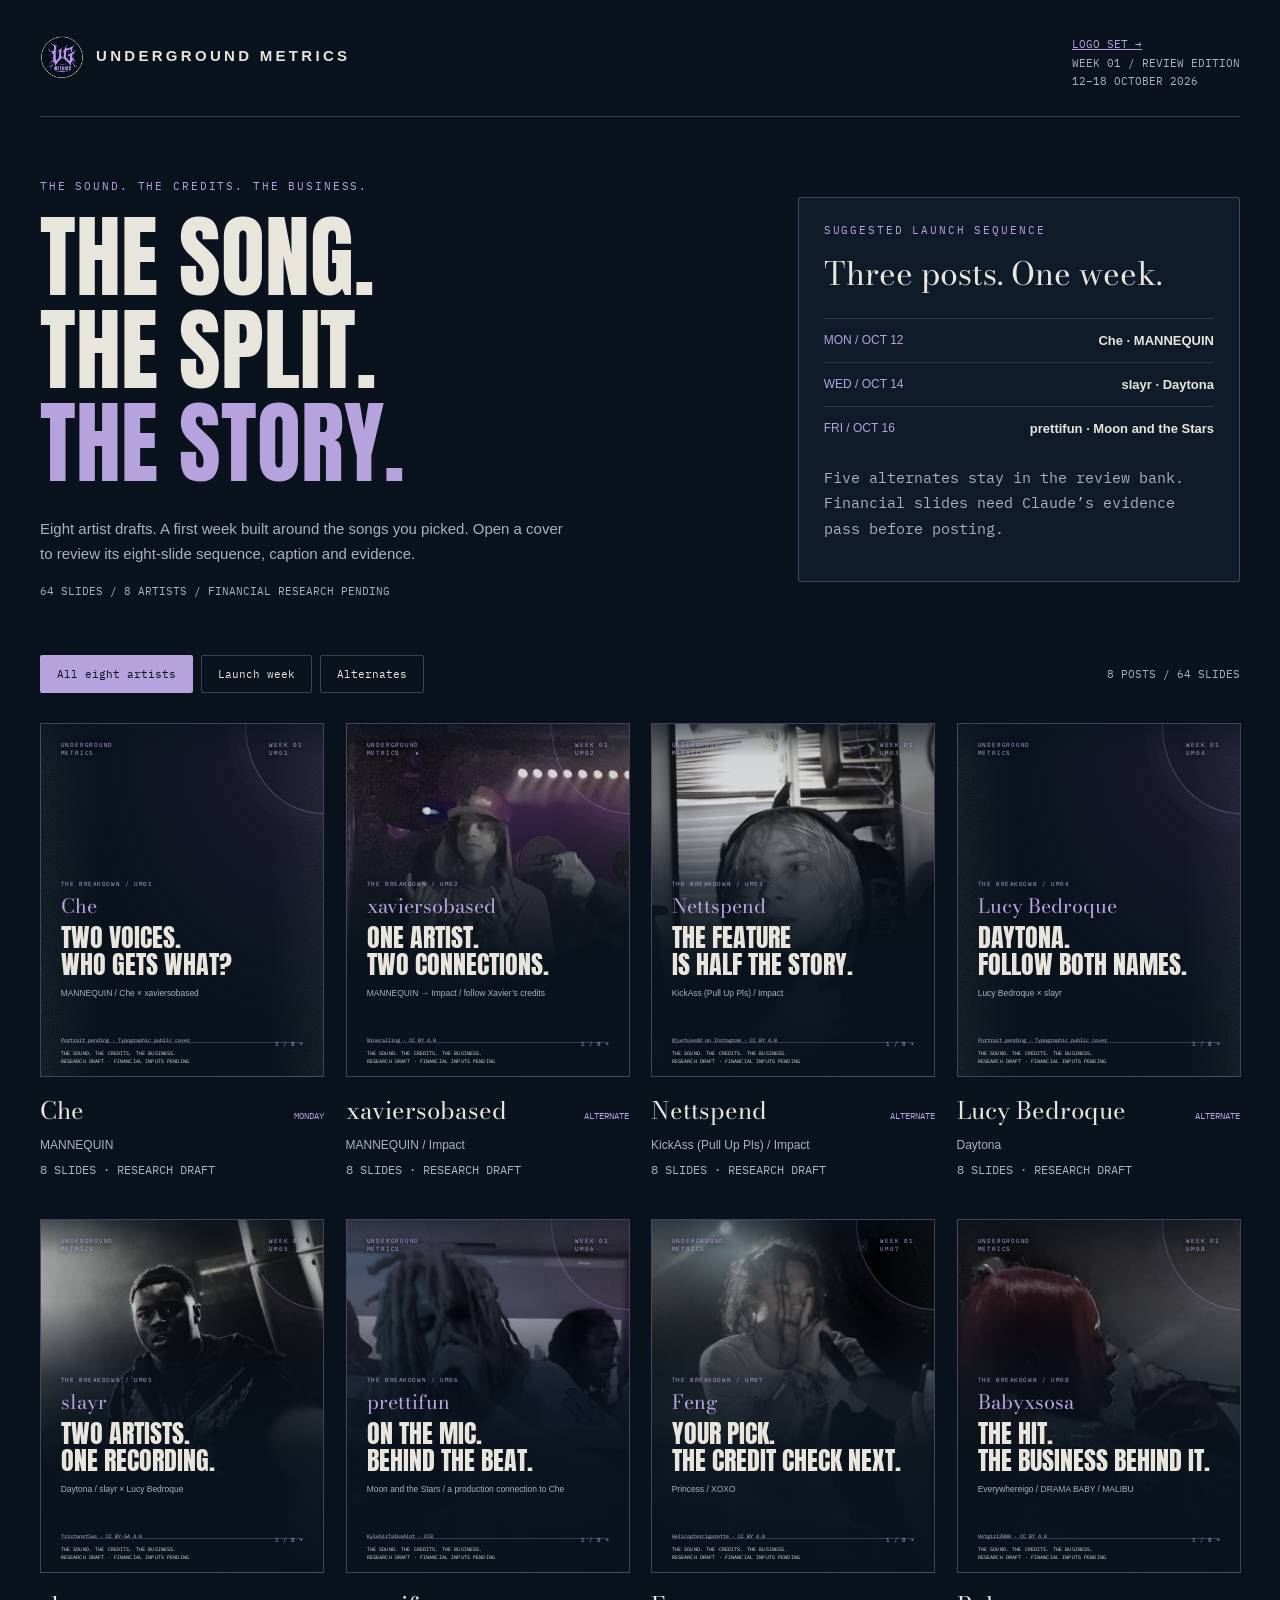
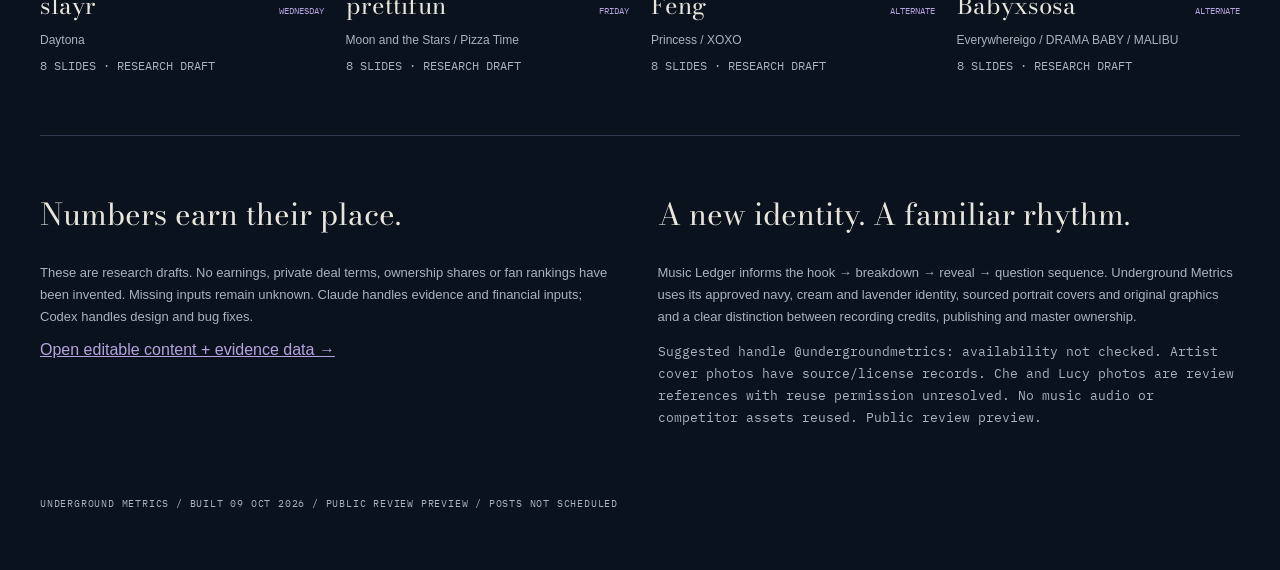
==== commit 36764a97: "Add selected Cut logo set and downloadable brand assets" ====
--- a/index.html
+++ b/index.html
@@ -2,7 +2,7 @@
 :root{--ink:#09121D;--cream:#E8E5DC;--lav:#B6A3DE;--vio:#7959C5;--muted:#acb1bf}*{box-sizing:border-box}body{margin:0;background:var(--ink);color:var(--cream);font-family:Arial,sans-serif}button,a,input{touch-action:manipulation}button:focus-visible,a:focus-visible{outline:3px solid var(--lav);outline-offset:4px}button{cursor:pointer}a{color:var(--lav)}.mono,.eyebrow,.pill,.small,button{font-family:'IBM Plex Mono',monospace}.shell{max-width:1540px;margin:auto;padding:35px 40px}header{display:flex;justify-content:space-between;gap:20px;border-bottom:1px solid #b6a3de45;padding-bottom:25px}.logo{font-size:15px;letter-spacing:.22em;font-weight:600}.small{font-size:11px;color:var(--muted);line-height:1.7}.hero{padding:62px 0 40px;display:grid;grid-template-columns:1.6fr 1fr;gap:50px}.eyebrow{font-size:11px;letter-spacing:.17em;color:var(--lav);text-transform:uppercase}.hero h1{font-family:Anton,Impact,sans-serif;font-size:clamp(52px,7vw,112px);font-weight:400;line-height:1.04;margin:18px 0 25px;text-transform:uppercase}.hero h1 em{font-style:normal;color:var(--lav)}.hero p{color:var(--muted);max-width:530px;line-height:1.7;font-size:15px}.plan{border:1px solid #b6a3de50;border-radius:3px;padding:25px;align-self:center;background:#101b2a}.plan h2{font-family:'Bodoni Moda',Georgia,serif;font-weight:400;font-size:32px;margin:12px 0 20px}.plan-row{display:flex;justify-content:space-between;gap:20px;padding:14px 0;border-top:1px solid #b6a3de30}.plan-row span{font-size:12px;color:var(--lav)}.plan-row strong{font-size:13px;text-align:right}.toolbar{display:flex;gap:8px;flex-wrap:wrap;align-items:center;margin:15px 0 30px}.toolbar button,.nav button,.copy{background:transparent;border:1px solid #b6a3de50;color:var(--cream);padding:11px 16px;font-size:11px;border-radius:2px}.toolbar button[aria-pressed=true],.nav button:hover,.copy:hover{background:var(--lav);color:var(--ink)}.toolbar .small{margin-left:auto}.grid{display:grid;grid-template-columns:repeat(4,minmax(0,1fr));gap:35px 22px}.card{min-width:0}.preview{border:0;padding:0;width:100%;background:none;display:block;text-align:initial}.art{width:100%;aspect-ratio:4/5;position:relative;isolation:isolate;overflow:hidden;background:radial-gradient(ellipse at 90% 5%,#30264477,transparent 60%),var(--ink);border:1px solid #b6a3de55;color:var(--cream);container-type:inline-size}.art::before{content:'';position:absolute;inset:0;opacity:.14;background-image:url("data:image/svg+xml,%3Csvg xmlns='http://www.w3.org/2000/svg' width='170' height='170'%3E%3Cfilter id='n'%3E%3CfeTurbulence type='fractalNoise' baseFrequency='.8' numOctaves='3' stitchTiles='stitch'/%3E%3C/filter%3E%3Cpath fill='%23fff' filter='url(%23n)' d='M0 0h170v170H0z'/%3E%3C/svg%3E");mask-image:linear-gradient(90deg,#000,transparent 22%,transparent 80%,#000);z-index:-1}.art::after{content:'';position:absolute;width:55%;height:50%;border:1px solid #b6a3de55;border-radius:50%;top:-25%;right:-28%;box-shadow:0 0 0 9px #b6a3de05,0 0 0 18px #b6a3de05;z-index:-1}.slide-top{padding:6cqw 7cqw 0;display:flex;justify-content:space-between;font:2.1cqw 'IBM Plex Mono',monospace;letter-spacing:.13em;color:var(--lav)}.slide-main{padding:6cqw 7cqw 19cqw;height:calc(100% - 14cqw);display:flex;flex-direction:column;justify-content:center}.slide-main .eyebrow{font-size:2.05cqw;letter-spacing:.1em}.artist{font:400 7.6cqw/.98 'Bodoni Moda',Georgia,serif;margin:5cqw 0 3cqw;color:var(--lav)}.art h3{font:400 10.4cqw/1.06 Anton,Impact,sans-serif;margin:3cqw 0 4cqw;white-space:pre-line;text-transform:uppercase}.art:not(.cover) h3{font-size:9cqw}.art .body{font:3cqw/1.48 Arial,sans-serif;margin:0 0 3cqw;max-width:100%}.rule{height:1px;background:#b6a3de55;margin:3cqw 0}.rows{display:grid;gap:0;margin-top:2cqw}.row{padding:2.5cqw 0;border-top:1px solid #b6a3de35;display:grid;grid-template-columns:1fr 1.1fr;gap:3cqw;font:2.6cqw/1.4 'IBM Plex Mono',monospace}.row span:last-child{text-align:right;color:var(--lav);overflow-wrap:anywhere}.slide-foot{position:absolute;bottom:4cqw;left:7cqw;right:7cqw;border-top:1px solid #b6a3de45;padding-top:2.5cqw;font:1.8cqw/1.5 'IBM Plex Mono',monospace;letter-spacing:.025em}.step{position:absolute;right:7cqw;bottom:10cqw;font:2.2cqw 'IBM Plex Mono',monospace;color:var(--lav)}.card-title{display:flex;justify-content:space-between;align-items:baseline;margin:14px 0 7px;gap:10px}.card-title h2{font:400 24px 'Bodoni Moda',Georgia,serif;margin:0}.pill{font-size:9px;color:var(--lav);text-transform:uppercase}.card p{font-size:12px;line-height:1.6;color:var(--muted);margin:5px 0}.card a{font-size:11px}.notes{border-top:1px solid #b6a3de40;margin-top:55px;padding:30px 0;display:grid;grid-template-columns:1fr 1fr;gap:35px}.notes h2{font:400 30px 'Bodoni Moda',Georgia,serif}.notes p{font-size:13px;line-height:1.7;color:var(--muted)}dialog{border:1px solid #b6a3de50;background:var(--ink);color:var(--cream);width:min(1200px,96vw);max-height:95dvh;padding:0}dialog::backdrop{background:#000d}.dialog-top{padding:15px 22px;display:flex;justify-content:space-between;align-items:center;border-bottom:1px solid #b6a3de40}.dialog-top button{border:0;background:none;color:var(--cream);font-size:25px}.dialog-grid{display:grid;grid-template-columns:minmax(0,1fr) minmax(0,1fr);gap:28px;padding:25px}.viewer{width:min(100%,440px);margin:auto}.details{min-width:0;max-height:77dvh;overflow:auto;padding-right:5px}.details h2{font:400 38px 'Bodoni Moda',Georgia,serif;margin:0 0 12px}.details h3{font:12px 'IBM Plex Mono',monospace;color:var(--lav);margin:28px 0 12px}.details p,.details li{font-size:13px;line-height:1.7;color:var(--muted)}.details ul{padding-left:18px}.details .caption{color:var(--cream)}.nav{display:flex;justify-content:space-between;align-items:center;margin:14px 0}.nav .small{color:var(--lav)}.thumbs{display:grid;grid-template-columns:repeat(6,1fr);gap:7px}.thumbs button{padding:9px 0;border:1px solid #b6a3de55;background:transparent;color:var(--cream);font:11px 'IBM Plex Mono',monospace}.thumbs button[aria-current=true]{background:var(--lav);color:var(--ink)}.status{font-size:11px;border:1px solid #b6a3de55;padding:11px;color:var(--lav)}footer{padding:25px 0;font:10px 'IBM Plex Mono',monospace;color:var(--muted);letter-spacing:.08em}.toast{min-height:20px;font-size:11px;color:var(--lav)}@media(max-width:1000px){.grid{grid-template-columns:repeat(3,minmax(0,1fr))}.hero{grid-template-columns:1.4fr 1fr;gap:25px}}@media(max-width:760px){.shell{padding:24px 20px}.hero{grid-template-columns:1fr;padding-top:35px;gap:15px}.grid{grid-template-columns:repeat(2,minmax(0,1fr));gap:25px 14px}.toolbar .small{width:100%;margin:10px 0 0}.notes{grid-template-columns:1fr;gap:0}.dialog-grid{grid-template-columns:1fr;padding:18px}.details{max-height:none;overflow:visible}.dialog-top{position:sticky;top:0;background:var(--ink);z-index:4}.card-title h2{font-size:21px}header .small{max-width:120px;text-align:right}}@media(max-width:420px){.grid{grid-template-columns:1fr}.hero h1{font-size:60px}.card-title h2{font-size:29px}}
 
 .cover-photo{position:absolute;inset:0;width:100%;height:100%;object-fit:cover;object-position:50% 25%;filter:grayscale(.85) contrast(1.06);z-index:-2}.photo-shade{position:absolute;inset:0;background:linear-gradient(180deg,#09121d35 0%,#09121d28 23%,#09121dbb 45%,#09121df5 65%,#09121d 100%);z-index:-1}.art.cover .slide-main{justify-content:flex-end;padding-bottom:22cqw}.art.cover .artist{font-size:7cqw;margin:3cqw 0 1cqw}.art.cover h3{font-size:9.1cqw;margin:2cqw 0 3cqw}.art.cover .slide-top{text-shadow:0 1px 5px #000;background:linear-gradient(#09121d80,transparent)}.photo-credit{position:absolute;left:7cqw;right:7cqw;bottom:11.8cqw;font:1.65cqw/1.35 'IBM Plex Mono',monospace;color:#d5cbe9}.thumbs{grid-template-columns:repeat(8,minmax(0,1fr))}.art.geography .row,.art.playlists .row{padding:3cqw 0}.art.geography .body,.art.playlists .body{font-size:2.9cqw}
-</style><meta name="gallery-revision" content="280a0b14ccfe"></head><body><div class="shell"><header><div class="logo">UNDERGROUND METRICS</div><div class="small">WEEK 01 / REVIEW EDITION<br>12–18 OCTOBER 2026</div></header><section class="hero"><div><div class="eyebrow">The sound. The credits. The business.</div><h1>THE SONG.<br>THE SPLIT.<br><em>THE STORY.</em></h1><p>Eight artist drafts. A first week built around the songs you picked. Open a cover to review its eight-slide sequence, caption and evidence.</p><div class="small">64 SLIDES / 8 ARTISTS / FINANCIAL RESEARCH PENDING</div></div><aside class="plan"><div class="eyebrow">Suggested launch sequence</div><h2>Three posts. One week.</h2><div class="plan-row"><span>MON / OCT 12</span><strong>Che · MANNEQUIN</strong></div><div class="plan-row"><span>WED / OCT 14</span><strong>slayr · Daytona</strong></div><div class="plan-row"><span>FRI / OCT 16</span><strong>prettifun · Moon and the Stars</strong></div><p class="small">Five alternates stay in the review bank. Financial slides need Claude’s evidence pass before posting.</p></aside></section><nav class="toolbar" aria-label="Gallery filters"><button data-filter="all" aria-pressed="true">All eight artists</button><button data-filter="launch" aria-pressed="false">Launch week</button><button data-filter="alt" aria-pressed="false">Alternates</button><span class="small" id="count"></span></nav><main class="grid" id="grid"></main><section class="notes"><div><h2>Numbers earn their place.</h2><p>These are research drafts. No earnings, private deal terms, ownership shares or fan rankings have been invented. Missing inputs remain unknown. Claude handles evidence and financial inputs; Codex handles design and bug fixes.</p><a href="posts.json">Open editable content + evidence data →</a></div><div><h2>A new identity. A familiar rhythm.</h2><p>Music Ledger informs the hook → breakdown → reveal → question sequence. Underground Metrics uses its approved navy, cream and lavender identity, sourced portrait covers and original graphics and a clear distinction between recording credits, publishing and master ownership.</p><p class="small">Suggested handle @undergroundmetrics: availability not checked. Artist cover photos have source/license records. Che and Lucy photos are review references with reuse permission unresolved. No music audio or competitor assets reused. Public review preview.</p></div></section><footer>UNDERGROUND METRICS / BUILT 09 OCT 2026 / PUBLIC REVIEW PREVIEW / POSTS NOT SCHEDULED</footer></div><dialog id="modal"><div class="dialog-top"><span class="small" id="modal-label"></span><button id="close" aria-label="Close post preview">×</button></div><div class="dialog-grid"><div><div class="viewer" id="slide"></div><div class="nav"><button id="prev" aria-label="Previous slide">← Previous</button><span class="small" id="position"></span><button id="next" aria-label="Next slide">Next →</button></div><div class="thumbs" id="thumbs"></div></div><aside class="details" id="details"></aside></div></dialog><script>
+</style><meta name="gallery-revision" content="8d8f99478f0d"></head><body><div class="shell"><header><div class="logo"><img src="assets/branding/ug-metrics-cut-avatar.png" alt="UG Metrics logo" width="44" height="44" style="vertical-align:middle;margin-right:12px">UNDERGROUND METRICS</div><div class="small"><a href="logos.html">LOGO SET →</a><br>WEEK 01 / REVIEW EDITION<br>12–18 OCTOBER 2026</div></header><section class="hero"><div><div class="eyebrow">The sound. The credits. The business.</div><h1>THE SONG.<br>THE SPLIT.<br><em>THE STORY.</em></h1><p>Eight artist drafts. A first week built around the songs you picked. Open a cover to review its eight-slide sequence, caption and evidence.</p><div class="small">64 SLIDES / 8 ARTISTS / FINANCIAL RESEARCH PENDING</div></div><aside class="plan"><div class="eyebrow">Suggested launch sequence</div><h2>Three posts. One week.</h2><div class="plan-row"><span>MON / OCT 12</span><strong>Che · MANNEQUIN</strong></div><div class="plan-row"><span>WED / OCT 14</span><strong>slayr · Daytona</strong></div><div class="plan-row"><span>FRI / OCT 16</span><strong>prettifun · Moon and the Stars</strong></div><p class="small">Five alternates stay in the review bank. Financial slides need Claude’s evidence pass before posting.</p></aside></section><nav class="toolbar" aria-label="Gallery filters"><button data-filter="all" aria-pressed="true">All eight artists</button><button data-filter="launch" aria-pressed="false">Launch week</button><button data-filter="alt" aria-pressed="false">Alternates</button><span class="small" id="count"></span></nav><main class="grid" id="grid"></main><section class="notes"><div><h2>Numbers earn their place.</h2><p>These are research drafts. No earnings, private deal terms, ownership shares or fan rankings have been invented. Missing inputs remain unknown. Claude handles evidence and financial inputs; Codex handles design and bug fixes.</p><a href="posts.json">Open editable content + evidence data →</a></div><div><h2>A new identity. A familiar rhythm.</h2><p>Music Ledger informs the hook → breakdown → reveal → question sequence. Underground Metrics uses its approved navy, cream and lavender identity, sourced portrait covers and original graphics and a clear distinction between recording credits, publishing and master ownership.</p><p class="small">Suggested handle @undergroundmetrics: availability not checked. Artist cover photos have source/license records. Che and Lucy photos are review references with reuse permission unresolved. No music audio or competitor assets reused. Public review preview.</p></div></section><footer>UNDERGROUND METRICS / BUILT 09 OCT 2026 / PUBLIC REVIEW PREVIEW / POSTS NOT SCHEDULED</footer></div><dialog id="modal"><div class="dialog-top"><span class="small" id="modal-label"></span><button id="close" aria-label="Close post preview">×</button></div><div class="dialog-grid"><div><div class="viewer" id="slide"></div><div class="nav"><button id="prev" aria-label="Previous slide">← Previous</button><span class="small" id="position"></span><button id="next" aria-label="Next slide">Next →</button></div><div class="thumbs" id="thumbs"></div></div><aside class="details" id="details"></aside></div></dialog><script>
 const DATA={"brand": {"name": "Underground Metrics", "tagline": "The sound. The credits. The business.", "suggested_handle": "@undergroundmetrics", "handle_status": "availability not checked", "palette": ["#09121D", "#E8E5DC", "#B6A3DE", "#7959C5"], "fonts": ["Anton", "Bodoni Moda", "IBM Plex Mono"]}, "built": "2026-10-09", "sources": {"credits": {"label": "Saved Spotify shared recording credits", "url": "assets/recording-credits.json", "status": "Saved evidence, 2026-10-08"}, "impact": {"label": "Official Impact release link", "url": "https://nettspend.lnk.to/impact", "status": "Opened 2026-10-09"}, "pretti": {"label": "The FADER: prettifun interview", "url": "https://www.thefader.com/2025/08/04/prettifun-funhouse-deluxe-interview/", "status": "Opened 2026-10-09; production context, no deal figures"}, "moon": {"label": "Album of the Year listener discussion", "url": "https://www.albumoftheyear.org/album/1814760-prettifun-moon-and-the-stars/comments/", "status": "Opened 2026-10-09; mixed listener reactions"}, "daytona": {"label": "Rainy Day Music review", "url": "https://rainydaymusic.org/2026/04/14/half-blood-bloodluxe-slayr/", "status": "Opened 2026-10-09; critic pick, not fan consensus"}, "feng": {"label": "Feng fan top-three thread", "url": "https://www.reddit.com/r/fengeveryday/comments/1tgx6qg/top_3_feng_songs/", "status": "Opened 2026-10-09; small sample, catalog credits pending"}, "sosa": {"label": "The FADER: Babyxsosa review", "url": "https://www.thefader.com/2024/10/25/babyxsosa-babyonce-album-review-rap-blog", "status": "Opened 2026-10-09; named hit songs, no ownership evidence"}, "fan": {"label": "Supplied MANNEQUIN fan discussion", "url": "https://www.reddit.com/r/xaviersobased1c/comments/1memtid", "status": "Fetch failed 2026-10-09; not used to support fan-consensus claims"}, "rights": {"label": "US Copyright Office: composition and recording distinction", "url": "https://www.copyright.gov/engage/musicians/", "status": "Opened 2026-10-09; general background only"}}, "posts": [{"id": "UM01", "artist": "Che", "tracks": ["MANNEQUIN"], "headline": "TWO VOICES.\nWHO GETS WHAT?", "sub": "MANNEQUIN / Che × xaviersobased", "day": "Monday", "angle": "Che × xaviersobased / confirmed shared recording credit", "source_ids": ["credits", "fan"], "recording_credits": [["Track", "MANNEQUIN"], ["Recording artists", "Che + xaviersobased"], ["Exact Spotify version", "4BOZwlrJLGTPmePx9mM9pu"]], "signal": "Saved Spotify metadata lists Che and xaviersobased on this recording. That establishes a collaboration, not its financial split.", "question": "WHOSE PART DO YOU REPLAY?", "publishing": {"writers": null, "ownership_splits": null, "publishers": null}, "master": {"owner": null, "artist_split": null, "recoupment": null}, "metrics": {"spotify_streams": null, "as_of": null, "gross_revenue": null, "artist_net": null}, "status": "Research draft — financial inputs pending", "slides": [{"kind": "cover", "eyebrow": "THE BREAKDOWN / UM01", "headline": "TWO VOICES.\nWHO GETS WHAT?", "body": "MANNEQUIN / Che × xaviersobased", "rows": []}, {"kind": "credits", "eyebrow": "01 / THE RECORDING", "headline": "START WITH THE CREDITS.", "body": "Che × xaviersobased / confirmed shared recording credit", "rows": [["Track", "MANNEQUIN"], ["Recording artists", "Che + xaviersobased"], ["Exact Spotify version", "4BOZwlrJLGTPmePx9mM9pu"]]}, {"kind": "publishing", "eyebrow": "02 / THE SONG", "headline": "WHO WROTE IT?", "body": "Publishing covers the underlying composition. Recording-artist names do not establish writer ownership.", "rows": [["Writer credits", "Not confirmed"], ["Publishing splits", "Not confirmed"], ["Publisher / administrator", "Not confirmed"]]}, {"kind": "master", "eyebrow": "03 / THE MASTER", "headline": "WHO OWNS THE RECORDING?", "body": "The master is the recorded version. A feature credit does not reveal the ownership or payment terms.", "rows": [["Master owner", "Not confirmed"], ["Artist / feature deal", "Not confirmed"], ["Recoupment terms", "Not confirmed"]]}, {"kind": "takeaway", "eyebrow": "04 / THE TAKEAWAY", "headline": "CREDITS FIRST. NUMBERS NEXT.", "body": "Saved Spotify metadata lists Che and xaviersobased on this recording. That establishes a collaboration, not its financial split.", "rows": [["Streams + observation date", "Research pending"], ["Revenue model", "Not calculated"], ["Artist take-home", "Not established"]]}, {"kind": "geography", "eyebrow": "05 / THE AUDIENCE", "headline": "WHERE THEY\nLISTEN.", "body": "Che / Spotify listener geography. Country counts or shares will come from a dated Chartmetric capture.", "rows": [["Top country", "Awaiting Chartmetric"], ["Second country", "Awaiting Chartmetric"], ["Third country", "Awaiting Chartmetric"], ["Observation / estimate status", "Not captured"]]}, {"kind": "playlists", "eyebrow": "06 / THE PLAYLISTS", "headline": "THREE LISTS.\nONE SONG.", "body": "MANNEQUIN / track-specific playlist placements. Ranking metric and date will be labeled when verified.", "rows": [["01 / Playlist", "Awaiting Chartmetric"], ["02 / Playlist", "Awaiting Chartmetric"], ["03 / Playlist", "Awaiting Chartmetric"], ["Song streams from these lists", "Not available"]]}, {"kind": "close", "eyebrow": "07 / YOUR NEXT DEEP DIVE", "headline": "WHOSE PART DO YOU REPLAY?", "body": "Save the song. Follow the credits. Tell us which breakdown you want next.", "rows": []}], "caption": "Che: MANNEQUIN. Saved Spotify metadata lists Che and xaviersobased on this recording. That establishes a collaboration, not its financial split. This draft separates the recording credits from the publishing and master questions. Ownership shares, revenue and artist take-home are not established by the current sources. Whose part do you replay?", "cover_photo": {"file": "", "source_url": "https://open.spotify.com/artist/5A7T1LAGJg5NXySBoIKUmF", "image_url": "https://image-cdn-fa.spotifycdn.com/image/ab6761610000e5eb856122aa629701a14755ab65", "license": "Typographic public cover", "creator": "Portrait pending", "reuse_status": "Source photo excluded from public preview; permission unresolved", "changes": "No third-party portrait displayed in public cover."}, "audience_geography": {"source": "Chartmetric", "scope": "artist-level Spotify listeners, not song-level", "platform": "Spotify", "observed_at": null, "estimate_status": "unknown pending source capture", "countries": null, "cities": null, "percentage_denominator": null, "status": "awaiting Claude research"}, "playlist_analysis": {"track": "MANNEQUIN", "scope": "exact recording, one song per ranking", "source": "Chartmetric", "ranking_metric": null, "window": null, "top_three": null, "attributed_streams": null, "status": "awaiting Claude research", "rule": "Playlist followers, reach and estimated listeners do not establish streams attributed to this song."}}, {"id": "UM02", "artist": "xaviersobased", "tracks": ["MANNEQUIN", "Impact"], "headline": "ONE ARTIST.\nTWO CONNECTIONS.", "sub": "MANNEQUIN → Impact / follow Xavier’s credits", "day": "Alternate", "angle": "Recording credits", "source_ids": ["credits", "impact"], "recording_credits": [["MANNEQUIN", "Che + xaviersobased"], ["Impact", "Nettspend + xaviersobased"], ["Connection", "Shared recording credits"]], "signal": "MANNEQUIN and Impact connect Xavier with Che and Nettspend. The official Impact link confirms both names.", "question": "MANNEQUIN OR IMPACT?", "publishing": {"writers": null, "ownership_splits": null, "publishers": null}, "master": {"owner": null, "artist_split": null, "recoupment": null}, "metrics": {"spotify_streams": null, "as_of": null, "gross_revenue": null, "artist_net": null}, "status": "Research draft — financial inputs pending", "slides": [{"kind": "cover", "eyebrow": "THE BREAKDOWN / UM02", "headline": "ONE ARTIST.\nTWO CONNECTIONS.", "body": "MANNEQUIN → Impact / follow Xavier’s credits", "rows": []}, {"kind": "credits", "eyebrow": "01 / THE RECORDING", "headline": "START WITH THE CREDITS.", "body": "Recording credits", "rows": [["MANNEQUIN", "Che + xaviersobased"], ["Impact", "Nettspend + xaviersobased"], ["Connection", "Shared recording credits"]]}, {"kind": "publishing", "eyebrow": "02 / THE SONG", "headline": "WHO WROTE IT?", "body": "Publishing covers the underlying composition. Recording-artist names do not establish writer ownership.", "rows": [["Writer credits", "Not confirmed"], ["Publishing splits", "Not confirmed"], ["Publisher / administrator", "Not confirmed"]]}, {"kind": "master", "eyebrow": "03 / THE MASTER", "headline": "WHO OWNS THE RECORDING?", "body": "The master is the recorded version. A feature credit does not reveal the ownership or payment terms.", "rows": [["Master owner", "Not confirmed"], ["Artist / feature deal", "Not confirmed"], ["Recoupment terms", "Not confirmed"]]}, {"kind": "takeaway", "eyebrow": "04 / THE TAKEAWAY", "headline": "CREDITS FIRST. NUMBERS NEXT.", "body": "MANNEQUIN and Impact connect Xavier with Che and Nettspend. The official Impact link confirms both names.", "rows": [["Streams + observation date", "Research pending"], ["Revenue model", "Not calculated"], ["Artist take-home", "Not established"]]}, {"kind": "geography", "eyebrow": "05 / THE AUDIENCE", "headline": "WHERE THEY\nLISTEN.", "body": "xaviersobased / Spotify listener geography. Country counts or shares will come from a dated Chartmetric capture.", "rows": [["Top country", "Awaiting Chartmetric"], ["Second country", "Awaiting Chartmetric"], ["Third country", "Awaiting Chartmetric"], ["Observation / estimate status", "Not captured"]]}, {"kind": "playlists", "eyebrow": "06 / THE PLAYLISTS", "headline": "THREE LISTS.\nONE SONG.", "body": "MANNEQUIN / track-specific playlist placements. Ranking metric and date will be labeled when verified.", "rows": [["01 / Playlist", "Awaiting Chartmetric"], ["02 / Playlist", "Awaiting Chartmetric"], ["03 / Playlist", "Awaiting Chartmetric"], ["Song streams from these lists", "Not available"]]}, {"kind": "close", "eyebrow": "07 / YOUR NEXT DEEP DIVE", "headline": "MANNEQUIN OR IMPACT?", "body": "Save the song. Follow the credits. Tell us which breakdown you want next.", "rows": []}], "caption": "xaviersobased: MANNEQUIN, Impact. MANNEQUIN and Impact connect Xavier with Che and Nettspend. The official Impact link confirms both names. This draft separates the recording credits from the publishing and master questions. Ownership shares, revenue and artist take-home are not established by the current sources. Mannequin or impact?", "cover_photo": {"file": "assets/photos/Xaviersobased_2-2-23.jpg", "source_url": "https://commons.wikimedia.org/wiki/File%3AXaviersobased_%282-2-23%29.jpg", "license": "CC BY 4.0", "license_url": "https://creativecommons.org/licenses/by/4.0", "creator": "Ninecalling", "reuse_status": "licensed", "changes": "Cropped, desaturated and darkened for the cover; CC BY-SA adaptation follows the same license where applicable."}, "audience_geography": {"source": "Chartmetric", "scope": "artist-level Spotify listeners, not song-level", "platform": "Spotify", "observed_at": null, "estimate_status": "unknown pending source capture", "countries": null, "cities": null, "percentage_denominator": null, "status": "awaiting Claude research"}, "playlist_analysis": {"track": "MANNEQUIN", "scope": "exact recording, one song per ranking", "source": "Chartmetric", "ranking_metric": null, "window": null, "top_three": null, "attributed_streams": null, "status": "awaiting Claude research", "rule": "Playlist followers, reach and estimated listeners do not establish streams attributed to this song."}}, {"id": "UM03", "artist": "Nettspend", "tracks": ["KickAss (Pull Up Pls)", "Impact"], "headline": "THE FEATURE\nIS HALF THE STORY.", "sub": "KickAss (Pull Up Pls) / Impact", "day": "Alternate", "angle": "Recording credits", "source_ids": ["credits", "impact"], "recording_credits": [["KickAss (Pull Up Pls)", "Che + Nettspend"], ["Impact", "Nettspend + xaviersobased"], ["Feature payment", "Not documented"]], "signal": "These two recordings connect Nettspend with Che and xaviersobased. Their artist credits do not establish a feature fee or royalty share.", "question": "WHICH COLLAB HITS HARDER?", "publishing": {"writers": null, "ownership_splits": null, "publishers": null}, "master": {"owner": null, "artist_split": null, "recoupment": null}, "metrics": {"spotify_streams": null, "as_of": null, "gross_revenue": null, "artist_net": null}, "status": "Research draft — financial inputs pending", "slides": [{"kind": "cover", "eyebrow": "THE BREAKDOWN / UM03", "headline": "THE FEATURE\nIS HALF THE STORY.", "body": "KickAss (Pull Up Pls) / Impact", "rows": []}, {"kind": "credits", "eyebrow": "01 / THE RECORDING", "headline": "START WITH THE CREDITS.", "body": "Recording credits", "rows": [["KickAss (Pull Up Pls)", "Che + Nettspend"], ["Impact", "Nettspend + xaviersobased"], ["Feature payment", "Not documented"]]}, {"kind": "publishing", "eyebrow": "02 / THE SONG", "headline": "WHO WROTE IT?", "body": "Publishing covers the underlying composition. Recording-artist names do not establish writer ownership.", "rows": [["Writer credits", "Not confirmed"], ["Publishing splits", "Not confirmed"], ["Publisher / administrator", "Not confirmed"]]}, {"kind": "master", "eyebrow": "03 / THE MASTER", "headline": "WHO OWNS THE RECORDING?", "body": "The master is the recorded version. A feature credit does not reveal the ownership or payment terms.", "rows": [["Master owner", "Not confirmed"], ["Artist / feature deal", "Not confirmed"], ["Recoupment terms", "Not confirmed"]]}, {"kind": "takeaway", "eyebrow": "04 / THE TAKEAWAY", "headline": "CREDITS FIRST. NUMBERS NEXT.", "body": "These two recordings connect Nettspend with Che and xaviersobased. Their artist credits do not establish a feature fee or royalty share.", "rows": [["Streams + observation date", "Research pending"], ["Revenue model", "Not calculated"], ["Artist take-home", "Not established"]]}, {"kind": "geography", "eyebrow": "05 / THE AUDIENCE", "headline": "WHERE THEY\nLISTEN.", "body": "Nettspend / Spotify listener geography. Country counts or shares will come from a dated Chartmetric capture.", "rows": [["Top country", "Awaiting Chartmetric"], ["Second country", "Awaiting Chartmetric"], ["Third country", "Awaiting Chartmetric"], ["Observation / estimate status", "Not captured"]]}, {"kind": "playlists", "eyebrow": "06 / THE PLAYLISTS", "headline": "THREE LISTS.\nONE SONG.", "body": "KickAss (Pull Up Pls) / track-specific playlist placements. Ranking metric and date will be labeled when verified.", "rows": [["01 / Playlist", "Awaiting Chartmetric"], ["02 / Playlist", "Awaiting Chartmetric"], ["03 / Playlist", "Awaiting Chartmetric"], ["Song streams from these lists", "Not available"]]}, {"kind": "close", "eyebrow": "07 / YOUR NEXT DEEP DIVE", "headline": "WHICH COLLAB HITS HARDER?", "body": "Save the song. Follow the credits. Tell us which breakdown you want next.", "rows": []}], "caption": "Nettspend: KickAss (Pull Up Pls), Impact. These two recordings connect Nettspend with Che and xaviersobased. Their artist credits do not establish a feature fee or royalty share. This draft separates the recording credits from the publishing and master questions. Ownership shares, revenue and artist take-home are not established by the current sources. Which collab hits harder?", "cover_photo": {"file": "assets/photos/Nettspend.webp", "source_url": "https://commons.wikimedia.org/wiki/File%3ANettspend.webp", "license": "CC BY 4.0", "license_url": "https://creativecommons.org/licenses/by/4.0", "creator": "@justusedd on Instagram", "reuse_status": "licensed", "changes": "Cropped, desaturated and darkened for the cover; CC BY-SA adaptation follows the same license where applicable."}, "audience_geography": {"source": "Chartmetric", "scope": "artist-level Spotify listeners, not song-level", "platform": "Spotify", "observed_at": null, "estimate_status": "unknown pending source capture", "countries": null, "cities": null, "percentage_denominator": null, "status": "awaiting Claude research"}, "playlist_analysis": {"track": "KickAss (Pull Up Pls)", "scope": "exact recording, one song per ranking", "source": "Chartmetric", "ranking_metric": null, "window": null, "top_three": null, "attributed_streams": null, "status": "awaiting Claude research", "rule": "Playlist followers, reach and estimated listeners do not establish streams attributed to this song."}}, {"id": "UM04", "artist": "Lucy Bedroque", "tracks": ["Daytona"], "headline": "DAYTONA.\nFOLLOW BOTH NAMES.", "sub": "Lucy Bedroque × slayr", "day": "Alternate", "angle": "Recording credits", "source_ids": ["credits", "daytona"], "recording_credits": [["Track", "Daytona"], ["Recording artists", "slayr + Lucy Bedroque"], ["Exact Spotify version", "1z8YIll8YL4H0HqWH6MRH8"]], "signal": "Spotify metadata confirms both recording artists. A Rainy Day Music review names Daytona among its best tracks; that is one critic’s assessment.", "question": "WHO BROUGHT YOU TO DAYTONA?", "publishing": {"writers": null, "ownership_splits": null, "publishers": null}, "master": {"owner": null, "artist_split": null, "recoupment": null}, "metrics": {"spotify_streams": null, "as_of": null, "gross_revenue": null, "artist_net": null}, "status": "Research draft — financial inputs pending", "slides": [{"kind": "cover", "eyebrow": "THE BREAKDOWN / UM04", "headline": "DAYTONA.\nFOLLOW BOTH NAMES.", "body": "Lucy Bedroque × slayr", "rows": []}, {"kind": "credits", "eyebrow": "01 / THE RECORDING", "headline": "START WITH THE CREDITS.", "body": "Recording credits", "rows": [["Track", "Daytona"], ["Recording artists", "slayr + Lucy Bedroque"], ["Exact Spotify version", "1z8YIll8YL4H0HqWH6MRH8"]]}, {"kind": "publishing", "eyebrow": "02 / THE SONG", "headline": "WHO WROTE IT?", "body": "Publishing covers the underlying composition. Recording-artist names do not establish writer ownership.", "rows": [["Writer credits", "Not confirmed"], ["Publishing splits", "Not confirmed"], ["Publisher / administrator", "Not confirmed"]]}, {"kind": "master", "eyebrow": "03 / THE MASTER", "headline": "WHO OWNS THE RECORDING?", "body": "The master is the recorded version. A feature credit does not reveal the ownership or payment terms.", "rows": [["Master owner", "Not confirmed"], ["Artist / feature deal", "Not confirmed"], ["Recoupment terms", "Not confirmed"]]}, {"kind": "takeaway", "eyebrow": "04 / THE TAKEAWAY", "headline": "CREDITS FIRST. NUMBERS NEXT.", "body": "Spotify metadata confirms both recording artists. A Rainy Day Music review names Daytona among its best tracks; that is one critic’s assessment.", "rows": [["Streams + observation date", "Research pending"], ["Revenue model", "Not calculated"], ["Artist take-home", "Not established"]]}, {"kind": "geography", "eyebrow": "05 / THE AUDIENCE", "headline": "WHERE THEY\nLISTEN.", "body": "Lucy Bedroque / Spotify listener geography. Country counts or shares will come from a dated Chartmetric capture.", "rows": [["Top country", "Awaiting Chartmetric"], ["Second country", "Awaiting Chartmetric"], ["Third country", "Awaiting Chartmetric"], ["Observation / estimate status", "Not captured"]]}, {"kind": "playlists", "eyebrow": "06 / THE PLAYLISTS", "headline": "THREE LISTS.\nONE SONG.", "body": "Daytona / track-specific playlist placements. Ranking metric and date will be labeled when verified.", "rows": [["01 / Playlist", "Awaiting Chartmetric"], ["02 / Playlist", "Awaiting Chartmetric"], ["03 / Playlist", "Awaiting Chartmetric"], ["Song streams from these lists", "Not available"]]}, {"kind": "close", "eyebrow": "07 / YOUR NEXT DEEP DIVE", "headline": "WHO BROUGHT YOU TO DAYTONA?", "body": "Save the song. Follow the credits. Tell us which breakdown you want next.", "rows": []}], "caption": "Lucy Bedroque: Daytona. Spotify metadata confirms both recording artists. A Rainy Day Music review names Daytona among its best tracks; that is one critic’s assessment. This draft separates the recording credits from the publishing and master questions. Ownership shares, revenue and artist take-home are not established by the current sources. Who brought you to daytona?", "cover_photo": {"file": "", "source_url": "https://open.spotify.com/artist/2I8H267eH5va9da4vGt38O", "image_url": "https://image-cdn-fa.spotifycdn.com/image/ab6761610000e5eb100cfd4653979ed518fbf28f", "license": "Typographic public cover", "creator": "Portrait pending", "reuse_status": "Source photo excluded from public preview; permission unresolved", "changes": "No third-party portrait displayed in public cover."}, "audience_geography": {"source": "Chartmetric", "scope": "artist-level Spotify listeners, not song-level", "platform": "Spotify", "observed_at": null, "estimate_status": "unknown pending source capture", "countries": null, "cities": null, "percentage_denominator": null, "status": "awaiting Claude research"}, "playlist_analysis": {"track": "Daytona", "scope": "exact recording, one song per ranking", "source": "Chartmetric", "ranking_metric": null, "window": null, "top_three": null, "attributed_streams": null, "status": "awaiting Claude research", "rule": "Playlist followers, reach and estimated listeners do not establish streams attributed to this song."}}, {"id": "UM05", "artist": "slayr", "tracks": ["Daytona"], "headline": "TWO ARTISTS.\nONE RECORDING.", "sub": "Daytona / slayr × Lucy Bedroque", "day": "Wednesday", "angle": "Recording credits", "source_ids": ["credits", "daytona"], "recording_credits": [["Track", "Daytona"], ["Recording artists", "slayr + Lucy Bedroque"], ["Producer credits", "Research pending"]], "signal": "Daytona offers a confirmed listening route between slayr and Lucy Bedroque. Production credits and ownership terms need their own evidence.", "question": "DAYTONA OR YOUR OTHER SLAYR PICK?", "publishing": {"writers": null, "ownership_splits": null, "publishers": null}, "master": {"owner": null, "artist_split": null, "recoupment": null}, "metrics": {"spotify_streams": null, "as_of": null, "gross_revenue": null, "artist_net": null}, "status": "Research draft — financial inputs pending", "slides": [{"kind": "cover", "eyebrow": "THE BREAKDOWN / UM05", "headline": "TWO ARTISTS.\nONE RECORDING.", "body": "Daytona / slayr × Lucy Bedroque", "rows": []}, {"kind": "credits", "eyebrow": "01 / THE RECORDING", "headline": "START WITH THE CREDITS.", "body": "Recording credits", "rows": [["Track", "Daytona"], ["Recording artists", "slayr + Lucy Bedroque"], ["Producer credits", "Research pending"]]}, {"kind": "publishing", "eyebrow": "02 / THE SONG", "headline": "WHO WROTE IT?", "body": "Publishing covers the underlying composition. Recording-artist names do not establish writer ownership.", "rows": [["Writer credits", "Not confirmed"], ["Publishing splits", "Not confirmed"], ["Publisher / administrator", "Not confirmed"]]}, {"kind": "master", "eyebrow": "03 / THE MASTER", "headline": "WHO OWNS THE RECORDING?", "body": "The master is the recorded version. A feature credit does not reveal the ownership or payment terms.", "rows": [["Master owner", "Not confirmed"], ["Artist / feature deal", "Not confirmed"], ["Recoupment terms", "Not confirmed"]]}, {"kind": "takeaway", "eyebrow": "04 / THE TAKEAWAY", "headline": "CREDITS FIRST. NUMBERS NEXT.", "body": "Daytona offers a confirmed listening route between slayr and Lucy Bedroque. Production credits and ownership terms need their own evidence.", "rows": [["Streams + observation date", "Research pending"], ["Revenue model", "Not calculated"], ["Artist take-home", "Not established"]]}, {"kind": "geography", "eyebrow": "05 / THE AUDIENCE", "headline": "WHERE THEY\nLISTEN.", "body": "slayr / Spotify listener geography. Country counts or shares will come from a dated Chartmetric capture.", "rows": [["Top country", "Awaiting Chartmetric"], ["Second country", "Awaiting Chartmetric"], ["Third country", "Awaiting Chartmetric"], ["Observation / estimate status", "Not captured"]]}, {"kind": "playlists", "eyebrow": "06 / THE PLAYLISTS", "headline": "THREE LISTS.\nONE SONG.", "body": "Daytona / track-specific playlist placements. Ranking metric and date will be labeled when verified.", "rows": [["01 / Playlist", "Awaiting Chartmetric"], ["02 / Playlist", "Awaiting Chartmetric"], ["03 / Playlist", "Awaiting Chartmetric"], ["Song streams from these lists", "Not available"]]}, {"kind": "close", "eyebrow": "07 / YOUR NEXT DEEP DIVE", "headline": "DAYTONA OR YOUR OTHER SLAYR PICK?", "body": "Save the song. Follow the credits. Tell us which breakdown you want next.", "rows": []}], "caption": "slayr: Daytona. Daytona offers a confirmed listening route between slayr and Lucy Bedroque. Production credits and ownership terms need their own evidence. This draft separates the recording credits from the publishing and master questions. Ownership shares, revenue and artist take-home are not established by the current sources. Daytona or your other slayr pick?", "cover_photo": {"file": "assets/photos/Slayr_rollingloud_tristanstlws.jpg", "source_url": "https://commons.wikimedia.org/wiki/File%3ASlayr_rollingloud_tristanstlws.jpg", "license": "CC BY-SA 4.0", "license_url": "https://creativecommons.org/licenses/by-sa/4.0", "creator": "Tristanstlws", "reuse_status": "licensed", "changes": "Cropped, desaturated and darkened for the cover; CC BY-SA adaptation follows the same license where applicable."}, "audience_geography": {"source": "Chartmetric", "scope": "artist-level Spotify listeners, not song-level", "platform": "Spotify", "observed_at": null, "estimate_status": "unknown pending source capture", "countries": null, "cities": null, "percentage_denominator": null, "status": "awaiting Claude research"}, "playlist_analysis": {"track": "Daytona", "scope": "exact recording, one song per ranking", "source": "Chartmetric", "ranking_metric": null, "window": null, "top_three": null, "attributed_streams": null, "status": "awaiting Claude research", "rule": "Playlist followers, reach and estimated listeners do not establish streams attributed to this song."}}, {"id": "UM06", "artist": "prettifun", "tracks": ["Moon and the Stars", "Pizza Time"], "headline": "ON THE MIC.\nBEHIND THE BEAT.", "sub": "Moon and the Stars / a production connection to Che", "day": "Friday", "angle": "Keep the prettifun listening pick separate from Che’s production story", "source_ids": ["moon", "pretti"], "recording_credits": [["Listening pick", "Moon and the Stars"], ["Separate Che connection", "Pizza Time"], ["Connection type", "Production context; not a vocal feature"]], "signal": "Moon and the Stars has both praise and dissent in listener comments. The FADER interview connects prettifun’s production work with Che’s Pizza Time; it supplies no royalty split.", "question": "VOCALS OR PRODUCTION: WHERE DID YOU START?", "publishing": {"writers": null, "ownership_splits": null, "publishers": null}, "master": {"owner": null, "artist_split": null, "recoupment": null}, "metrics": {"spotify_streams": null, "as_of": null, "gross_revenue": null, "artist_net": null}, "status": "Research draft — financial inputs pending", "slides": [{"kind": "cover", "eyebrow": "THE BREAKDOWN / UM06", "headline": "ON THE MIC.\nBEHIND THE BEAT.", "body": "Moon and the Stars / a production connection to Che", "rows": []}, {"kind": "credits", "eyebrow": "01 / THE RECORDING", "headline": "START WITH THE CREDITS.", "body": "Keep the prettifun listening pick separate from Che’s production story", "rows": [["Listening pick", "Moon and the Stars"], ["Separate Che connection", "Pizza Time"], ["Connection type", "Production context; not a vocal feature"]]}, {"kind": "publishing", "eyebrow": "02 / THE SONG", "headline": "WHO WROTE IT?", "body": "Publishing covers the underlying composition. Recording-artist names do not establish writer ownership.", "rows": [["Writer credits", "Not confirmed"], ["Publishing splits", "Not confirmed"], ["Publisher / administrator", "Not confirmed"]]}, {"kind": "master", "eyebrow": "03 / THE MASTER", "headline": "WHO OWNS THE RECORDING?", "body": "The master is the recorded version. A feature credit does not reveal the ownership or payment terms.", "rows": [["Master owner", "Not confirmed"], ["Artist / feature deal", "Not confirmed"], ["Recoupment terms", "Not confirmed"]]}, {"kind": "takeaway", "eyebrow": "04 / THE TAKEAWAY", "headline": "CREDITS FIRST. NUMBERS NEXT.", "body": "Moon and the Stars has both praise and dissent in listener comments. The FADER interview connects prettifun’s production work with Che’s Pizza Time; it supplies no royalty split.", "rows": [["Streams + observation date", "Research pending"], ["Revenue model", "Not calculated"], ["Artist take-home", "Not established"]]}, {"kind": "geography", "eyebrow": "05 / THE AUDIENCE", "headline": "WHERE THEY\nLISTEN.", "body": "prettifun / Spotify listener geography. Country counts or shares will come from a dated Chartmetric capture.", "rows": [["Top country", "Awaiting Chartmetric"], ["Second country", "Awaiting Chartmetric"], ["Third country", "Awaiting Chartmetric"], ["Observation / estimate status", "Not captured"]]}, {"kind": "playlists", "eyebrow": "06 / THE PLAYLISTS", "headline": "THREE LISTS.\nONE SONG.", "body": "Moon and the Stars / track-specific playlist placements. Ranking metric and date will be labeled when verified.", "rows": [["01 / Playlist", "Awaiting Chartmetric"], ["02 / Playlist", "Awaiting Chartmetric"], ["03 / Playlist", "Awaiting Chartmetric"], ["Song streams from these lists", "Not available"]]}, {"kind": "close", "eyebrow": "07 / YOUR NEXT DEEP DIVE", "headline": "VOCALS OR PRODUCTION: WHERE DID YOU START?", "body": "Save the song. Follow the credits. Tell us which breakdown you want next.", "rows": []}], "caption": "prettifun: Moon and the Stars, Pizza Time. Moon and the Stars has both praise and dissent in listener comments. The FADER interview connects prettifun’s production work with Che’s Pizza Time; it supplies no royalty split. This draft separates the recording credits from the publishing and master questions. Ownership shares, revenue and artist take-home are not established by the current sources. Vocals or production: where did you start?", "cover_photo": {"file": "assets/photos/Prettifun.png", "source_url": "https://commons.wikimedia.org/wiki/File%3APrettifun.png", "license": "CC0", "license_url": "http://creativecommons.org/publicdomain/zero/1.0/deed.en", "creator": "KyleSirTalksAlot", "reuse_status": "licensed", "changes": "Cropped, desaturated and darkened for the cover; CC BY-SA adaptation follows the same license where applicable."}, "audience_geography": {"source": "Chartmetric", "scope": "artist-level Spotify listeners, not song-level", "platform": "Spotify", "observed_at": null, "estimate_status": "unknown pending source capture", "countries": null, "cities": null, "percentage_denominator": null, "status": "awaiting Claude research"}, "playlist_analysis": {"track": "Moon and the Stars", "scope": "exact recording, one song per ranking", "source": "Chartmetric", "ranking_metric": null, "window": null, "top_three": null, "attributed_streams": null, "status": "awaiting Claude research", "rule": "Playlist followers, reach and estimated listeners do not establish streams attributed to this song."}}, {"id": "UM07", "artist": "Feng", "tracks": ["Princess", "XOXO"], "headline": "YOUR PICK.\nTHE CREDIT CHECK NEXT.", "sub": "Princess / XOXO", "day": "Alternate", "angle": "Recording credits", "source_ids": ["feng"], "recording_credits": [["Listening picks", "Princess + XOXO"], ["Source", "A fan top-three discussion"], ["Exact recording / contributors", "Research pending"]], "signal": "Princess and XOXO appear in a small fan recommendation thread. These are listening leads, not a measured fan ranking or verified ownership map.", "question": "PRINCESS OR XOXO?", "publishing": {"writers": null, "ownership_splits": null, "publishers": null}, "master": {"owner": null, "artist_split": null, "recoupment": null}, "metrics": {"spotify_streams": null, "as_of": null, "gross_revenue": null, "artist_net": null}, "status": "Research draft — financial inputs pending", "slides": [{"kind": "cover", "eyebrow": "THE BREAKDOWN / UM07", "headline": "YOUR PICK.\nTHE CREDIT CHECK NEXT.", "body": "Princess / XOXO", "rows": []}, {"kind": "credits", "eyebrow": "01 / THE RECORDING", "headline": "START WITH THE CREDITS.", "body": "Recording credits", "rows": [["Listening picks", "Princess + XOXO"], ["Source", "A fan top-three discussion"], ["Exact recording / contributors", "Research pending"]]}, {"kind": "publishing", "eyebrow": "02 / THE SONG", "headline": "WHO WROTE IT?", "body": "Publishing covers the underlying composition. Recording-artist names do not establish writer ownership.", "rows": [["Writer credits", "Not confirmed"], ["Publishing splits", "Not confirmed"], ["Publisher / administrator", "Not confirmed"]]}, {"kind": "master", "eyebrow": "03 / THE MASTER", "headline": "WHO OWNS THE RECORDING?", "body": "The master is the recorded version. A feature credit does not reveal the ownership or payment terms.", "rows": [["Master owner", "Not confirmed"], ["Artist / feature deal", "Not confirmed"], ["Recoupment terms", "Not confirmed"]]}, {"kind": "takeaway", "eyebrow": "04 / THE TAKEAWAY", "headline": "CREDITS FIRST. NUMBERS NEXT.", "body": "Princess and XOXO appear in a small fan recommendation thread. These are listening leads, not a measured fan ranking or verified ownership map.", "rows": [["Streams + observation date", "Research pending"], ["Revenue model", "Not calculated"], ["Artist take-home", "Not established"]]}, {"kind": "geography", "eyebrow": "05 / THE AUDIENCE", "headline": "WHERE THEY\nLISTEN.", "body": "Feng / Spotify listener geography. Country counts or shares will come from a dated Chartmetric capture.", "rows": [["Top country", "Awaiting Chartmetric"], ["Second country", "Awaiting Chartmetric"], ["Third country", "Awaiting Chartmetric"], ["Observation / estimate status", "Not captured"]]}, {"kind": "playlists", "eyebrow": "06 / THE PLAYLISTS", "headline": "THREE LISTS.\nONE SONG.", "body": "Princess / track-specific playlist placements. Ranking metric and date will be labeled when verified.", "rows": [["01 / Playlist", "Awaiting Chartmetric"], ["02 / Playlist", "Awaiting Chartmetric"], ["03 / Playlist", "Awaiting Chartmetric"], ["Song streams from these lists", "Not available"]]}, {"kind": "close", "eyebrow": "07 / YOUR NEXT DEEP DIVE", "headline": "PRINCESS OR XOXO?", "body": "Save the song. Follow the credits. Tell us which breakdown you want next.", "rows": []}], "caption": "Feng: Princess, XOXO. Princess and XOXO appear in a small fan recommendation thread. These are listening leads, not a measured fan ranking or verified ownership map. This draft separates the recording credits from the publishing and master questions. Ownership shares, revenue and artist take-home are not established by the current sources. Princess or xoxo?", "cover_photo": {"file": "assets/photos/Feng_in_Vancouver.png", "source_url": "https://commons.wikimedia.org/wiki/File%3AFeng_in_Vancouver.png", "license": "CC BY 4.0", "license_url": "https://creativecommons.org/licenses/by/4.0", "creator": "Helicoptercigarette", "reuse_status": "licensed", "changes": "Cropped, desaturated and darkened for the cover; CC BY-SA adaptation follows the same license where applicable."}, "audience_geography": {"source": "Chartmetric", "scope": "artist-level Spotify listeners, not song-level", "platform": "Spotify", "observed_at": null, "estimate_status": "unknown pending source capture", "countries": null, "cities": null, "percentage_denominator": null, "status": "awaiting Claude research"}, "playlist_analysis": {"track": "Princess", "scope": "exact recording, one song per ranking", "source": "Chartmetric", "ranking_metric": null, "window": null, "top_three": null, "attributed_streams": null, "status": "awaiting Claude research", "rule": "Playlist followers, reach and estimated listeners do not establish streams attributed to this song."}}, {"id": "UM08", "artist": "Babyxsosa", "tracks": ["Everywhereigo", "DRAMA BABY / MALIBU"], "headline": "THE HIT.\nTHE BUSINESS BEHIND IT.", "sub": "Everywhereigo / DRAMA BABY / MALIBU", "day": "Alternate", "angle": "Recording credits", "source_ids": ["sosa"], "recording_credits": [["Listening pick", "Everywhereigo"], ["Second pick", "DRAMA BABY / MALIBU"], ["Exact contributor credits", "Research pending"]], "signal": "The FADER identifies these songs among Babyxsosa’s biggest hits. Its review does not establish track revenue, writer shares or master ownership.", "question": "WHICH SONG PUT YOU ON?", "publishing": {"writers": null, "ownership_splits": null, "publishers": null}, "master": {"owner": null, "artist_split": null, "recoupment": null}, "metrics": {"spotify_streams": null, "as_of": null, "gross_revenue": null, "artist_net": null}, "status": "Research draft — financial inputs pending", "slides": [{"kind": "cover", "eyebrow": "THE BREAKDOWN / UM08", "headline": "THE HIT.\nTHE BUSINESS BEHIND IT.", "body": "Everywhereigo / DRAMA BABY / MALIBU", "rows": []}, {"kind": "credits", "eyebrow": "01 / THE RECORDING", "headline": "START WITH THE CREDITS.", "body": "Recording credits", "rows": [["Listening pick", "Everywhereigo"], ["Second pick", "DRAMA BABY / MALIBU"], ["Exact contributor credits", "Research pending"]]}, {"kind": "publishing", "eyebrow": "02 / THE SONG", "headline": "WHO WROTE IT?", "body": "Publishing covers the underlying composition. Recording-artist names do not establish writer ownership.", "rows": [["Writer credits", "Not confirmed"], ["Publishing splits", "Not confirmed"], ["Publisher / administrator", "Not confirmed"]]}, {"kind": "master", "eyebrow": "03 / THE MASTER", "headline": "WHO OWNS THE RECORDING?", "body": "The master is the recorded version. A feature credit does not reveal the ownership or payment terms.", "rows": [["Master owner", "Not confirmed"], ["Artist / feature deal", "Not confirmed"], ["Recoupment terms", "Not confirmed"]]}, {"kind": "takeaway", "eyebrow": "04 / THE TAKEAWAY", "headline": "CREDITS FIRST. NUMBERS NEXT.", "body": "The FADER identifies these songs among Babyxsosa’s biggest hits. Its review does not establish track revenue, writer shares or master ownership.", "rows": [["Streams + observation date", "Research pending"], ["Revenue model", "Not calculated"], ["Artist take-home", "Not established"]]}, {"kind": "geography", "eyebrow": "05 / THE AUDIENCE", "headline": "WHERE THEY\nLISTEN.", "body": "Babyxsosa / Spotify listener geography. Country counts or shares will come from a dated Chartmetric capture.", "rows": [["Top country", "Awaiting Chartmetric"], ["Second country", "Awaiting Chartmetric"], ["Third country", "Awaiting Chartmetric"], ["Observation / estimate status", "Not captured"]]}, {"kind": "playlists", "eyebrow": "06 / THE PLAYLISTS", "headline": "THREE LISTS.\nONE SONG.", "body": "Everywhereigo / track-specific playlist placements. Ranking metric and date will be labeled when verified.", "rows": [["01 / Playlist", "Awaiting Chartmetric"], ["02 / Playlist", "Awaiting Chartmetric"], ["03 / Playlist", "Awaiting Chartmetric"], ["Song streams from these lists", "Not available"]]}, {"kind": "close", "eyebrow": "07 / YOUR NEXT DEEP DIVE", "headline": "WHICH SONG PUT YOU ON?", "body": "Save the song. Follow the credits. Tell us which breakdown you want next.", "rows": []}], "caption": "Babyxsosa: Everywhereigo, DRAMA BABY / MALIBU. The FADER identifies these songs among Babyxsosa’s biggest hits. Its review does not establish track revenue, writer shares or master ownership. This draft separates the recording credits from the publishing and master questions. Ownership shares, revenue and artist take-home are not established by the current sources. Which song put you on?", "cover_photo": {"file": "assets/photos/BabyXSosa_2025.jpg", "source_url": "https://commons.wikimedia.org/wiki/File%3ABabyXSosa_2025.jpg", "license": "CC BY 4.0", "license_url": "https://creativecommons.org/licenses/by/4.0", "creator": "Hotgirl2000", "reuse_status": "licensed", "changes": "Cropped, desaturated and darkened for the cover; CC BY-SA adaptation follows the same license where applicable."}, "audience_geography": {"source": "Chartmetric", "scope": "artist-level Spotify listeners, not song-level", "platform": "Spotify", "observed_at": null, "estimate_status": "unknown pending source capture", "countries": null, "cities": null, "percentage_denominator": null, "status": "awaiting Claude research"}, "playlist_analysis": {"track": "Everywhereigo", "scope": "exact recording, one song per ranking", "source": "Chartmetric", "ranking_metric": null, "window": null, "top_three": null, "attributed_streams": null, "status": "awaiting Claude research", "rule": "Playlist followers, reach and estimated listeners do not establish streams attributed to this song."}}], "schedule": {"Monday": "UM01", "Wednesday": "UM05", "Friday": "UM06"}, "handoff": "Claude supplies financial, Chartmetric geography and exact-track top-three playlist inputs. Codex owns design and bug fixes. Artist geography is separate from track-level playlist data. Null means unknown, never zero."};
 const $=s=>document.querySelector(s),esc=s=>String(s).replace(/[&<>"']/g,c=>({'&':'&amp;','<':'&lt;','>':'&gt;','"':'&quot;',"'":'&#39;'}[c]));let active=null,step=0;
 function art(p,s,i){return `<div class="art ${esc(s.kind)}">${s.kind==='cover'&&p.cover_photo.file?`<img class="cover-photo" src="${esc(p.cover_photo.file)}" alt="${esc(p.artist)}"><div class="photo-shade"></div>`:''}<div class="slide-top"><span>UNDERGROUND<br>METRICS</span><span>WEEK 01<br>${esc(p.id)}</span></div><div class="slide-main"><div class="eyebrow">${esc(s.eyebrow)}</div>${s.kind==='cover'?`<div class="artist">${esc(p.artist)}</div>`:''}<h3>${esc(s.headline)}</h3><p class="body">${esc(s.body)}</p>${s.rows.length?`<div class="rows">${s.rows.map(r=>`<div class="row"><span>${esc(r[0])}</span><span>${esc(r[1])}</span></div>`).join('')}</div>`:''}</div>${s.kind==='cover'?`<div class="photo-credit">${esc(p.cover_photo.creator||'Spotify profile photo')} · ${esc(p.cover_photo.license||'permission pending')}</div>`:''}<div class="step">${i+1} / ${p.slides.length} →</div><div class="slide-foot">THE SOUND. THE CREDITS. THE BUSINESS.<br>RESEARCH DRAFT · FINANCIAL INPUTS PENDING</div></div>`}
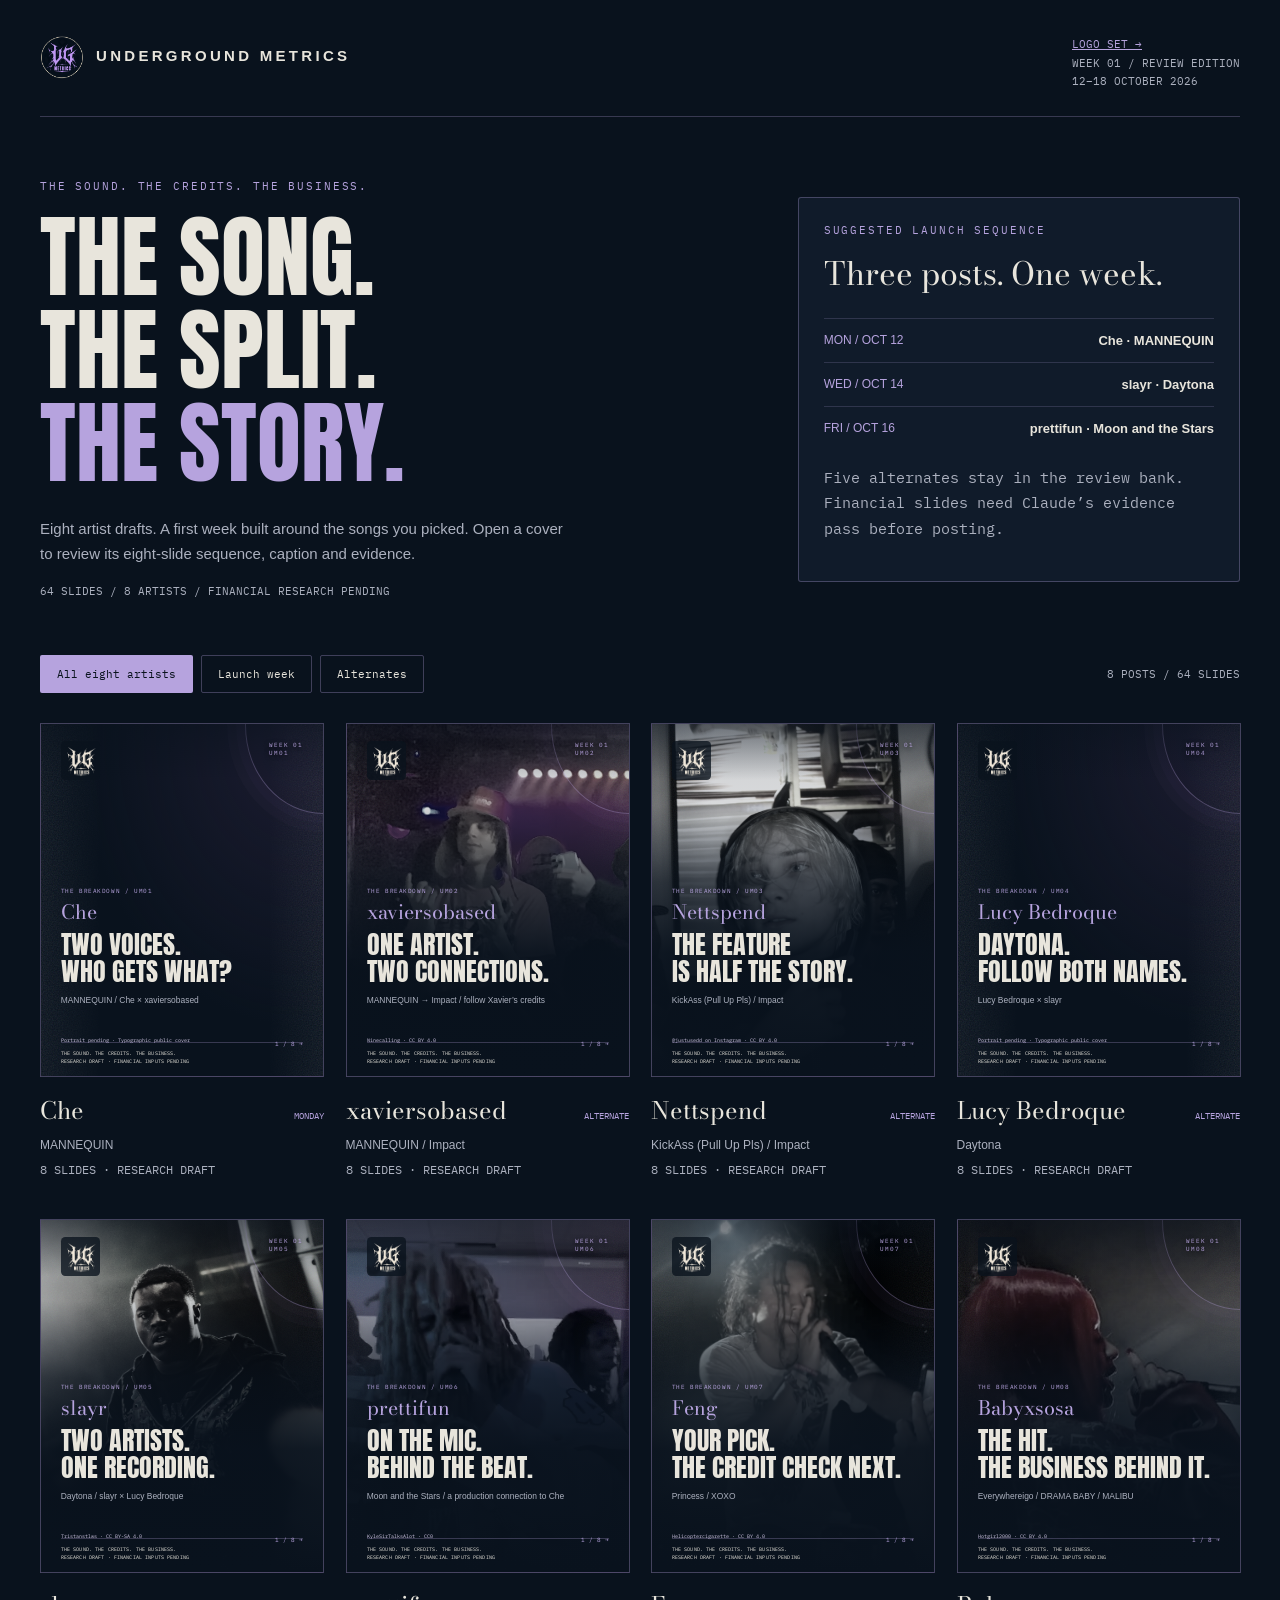
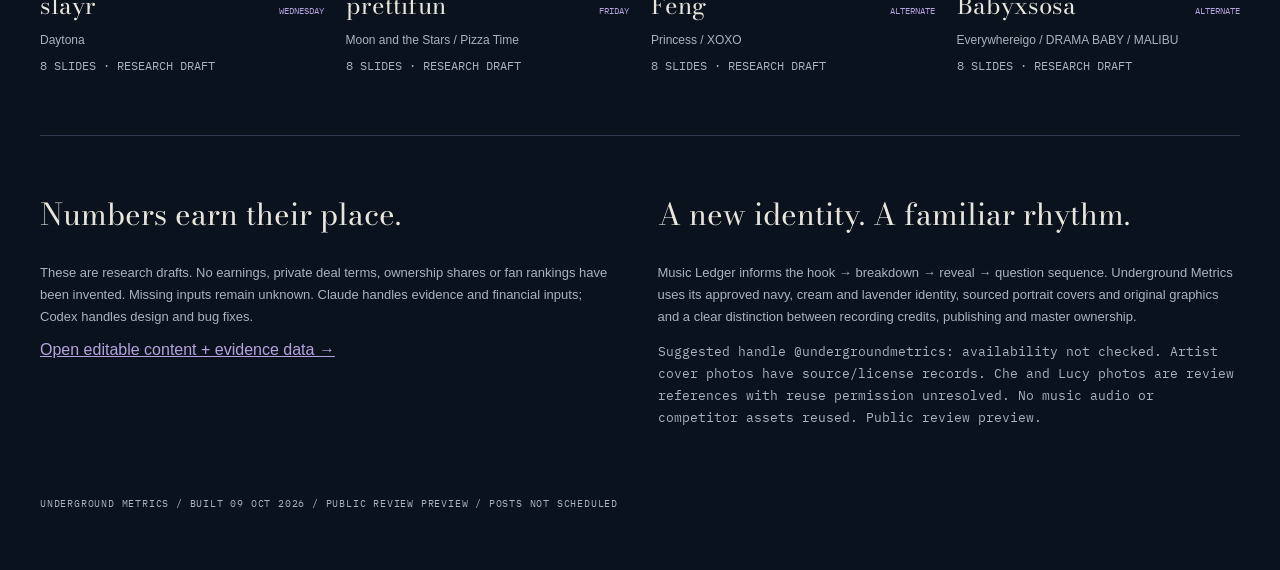
==== commit 41033855: "Brand every slide with the UG Metrics Cut logo" ====
--- a/index.html
+++ b/index.html
@@ -2,10 +2,13 @@
 :root{--ink:#09121D;--cream:#E8E5DC;--lav:#B6A3DE;--vio:#7959C5;--muted:#acb1bf}*{box-sizing:border-box}body{margin:0;background:var(--ink);color:var(--cream);font-family:Arial,sans-serif}button,a,input{touch-action:manipulation}button:focus-visible,a:focus-visible{outline:3px solid var(--lav);outline-offset:4px}button{cursor:pointer}a{color:var(--lav)}.mono,.eyebrow,.pill,.small,button{font-family:'IBM Plex Mono',monospace}.shell{max-width:1540px;margin:auto;padding:35px 40px}header{display:flex;justify-content:space-between;gap:20px;border-bottom:1px solid #b6a3de45;padding-bottom:25px}.logo{font-size:15px;letter-spacing:.22em;font-weight:600}.small{font-size:11px;color:var(--muted);line-height:1.7}.hero{padding:62px 0 40px;display:grid;grid-template-columns:1.6fr 1fr;gap:50px}.eyebrow{font-size:11px;letter-spacing:.17em;color:var(--lav);text-transform:uppercase}.hero h1{font-family:Anton,Impact,sans-serif;font-size:clamp(52px,7vw,112px);font-weight:400;line-height:1.04;margin:18px 0 25px;text-transform:uppercase}.hero h1 em{font-style:normal;color:var(--lav)}.hero p{color:var(--muted);max-width:530px;line-height:1.7;font-size:15px}.plan{border:1px solid #b6a3de50;border-radius:3px;padding:25px;align-self:center;background:#101b2a}.plan h2{font-family:'Bodoni Moda',Georgia,serif;font-weight:400;font-size:32px;margin:12px 0 20px}.plan-row{display:flex;justify-content:space-between;gap:20px;padding:14px 0;border-top:1px solid #b6a3de30}.plan-row span{font-size:12px;color:var(--lav)}.plan-row strong{font-size:13px;text-align:right}.toolbar{display:flex;gap:8px;flex-wrap:wrap;align-items:center;margin:15px 0 30px}.toolbar button,.nav button,.copy{background:transparent;border:1px solid #b6a3de50;color:var(--cream);padding:11px 16px;font-size:11px;border-radius:2px}.toolbar button[aria-pressed=true],.nav button:hover,.copy:hover{background:var(--lav);color:var(--ink)}.toolbar .small{margin-left:auto}.grid{display:grid;grid-template-columns:repeat(4,minmax(0,1fr));gap:35px 22px}.card{min-width:0}.preview{border:0;padding:0;width:100%;background:none;display:block;text-align:initial}.art{width:100%;aspect-ratio:4/5;position:relative;isolation:isolate;overflow:hidden;background:radial-gradient(ellipse at 90% 5%,#30264477,transparent 60%),var(--ink);border:1px solid #b6a3de55;color:var(--cream);container-type:inline-size}.art::before{content:'';position:absolute;inset:0;opacity:.14;background-image:url("data:image/svg+xml,%3Csvg xmlns='http://www.w3.org/2000/svg' width='170' height='170'%3E%3Cfilter id='n'%3E%3CfeTurbulence type='fractalNoise' baseFrequency='.8' numOctaves='3' stitchTiles='stitch'/%3E%3C/filter%3E%3Cpath fill='%23fff' filter='url(%23n)' d='M0 0h170v170H0z'/%3E%3C/svg%3E");mask-image:linear-gradient(90deg,#000,transparent 22%,transparent 80%,#000);z-index:-1}.art::after{content:'';position:absolute;width:55%;height:50%;border:1px solid #b6a3de55;border-radius:50%;top:-25%;right:-28%;box-shadow:0 0 0 9px #b6a3de05,0 0 0 18px #b6a3de05;z-index:-1}.slide-top{padding:6cqw 7cqw 0;display:flex;justify-content:space-between;font:2.1cqw 'IBM Plex Mono',monospace;letter-spacing:.13em;color:var(--lav)}.slide-main{padding:6cqw 7cqw 19cqw;height:calc(100% - 14cqw);display:flex;flex-direction:column;justify-content:center}.slide-main .eyebrow{font-size:2.05cqw;letter-spacing:.1em}.artist{font:400 7.6cqw/.98 'Bodoni Moda',Georgia,serif;margin:5cqw 0 3cqw;color:var(--lav)}.art h3{font:400 10.4cqw/1.06 Anton,Impact,sans-serif;margin:3cqw 0 4cqw;white-space:pre-line;text-transform:uppercase}.art:not(.cover) h3{font-size:9cqw}.art .body{font:3cqw/1.48 Arial,sans-serif;margin:0 0 3cqw;max-width:100%}.rule{height:1px;background:#b6a3de55;margin:3cqw 0}.rows{display:grid;gap:0;margin-top:2cqw}.row{padding:2.5cqw 0;border-top:1px solid #b6a3de35;display:grid;grid-template-columns:1fr 1.1fr;gap:3cqw;font:2.6cqw/1.4 'IBM Plex Mono',monospace}.row span:last-child{text-align:right;color:var(--lav);overflow-wrap:anywhere}.slide-foot{position:absolute;bottom:4cqw;left:7cqw;right:7cqw;border-top:1px solid #b6a3de45;padding-top:2.5cqw;font:1.8cqw/1.5 'IBM Plex Mono',monospace;letter-spacing:.025em}.step{position:absolute;right:7cqw;bottom:10cqw;font:2.2cqw 'IBM Plex Mono',monospace;color:var(--lav)}.card-title{display:flex;justify-content:space-between;align-items:baseline;margin:14px 0 7px;gap:10px}.card-title h2{font:400 24px 'Bodoni Moda',Georgia,serif;margin:0}.pill{font-size:9px;color:var(--lav);text-transform:uppercase}.card p{font-size:12px;line-height:1.6;color:var(--muted);margin:5px 0}.card a{font-size:11px}.notes{border-top:1px solid #b6a3de40;margin-top:55px;padding:30px 0;display:grid;grid-template-columns:1fr 1fr;gap:35px}.notes h2{font:400 30px 'Bodoni Moda',Georgia,serif}.notes p{font-size:13px;line-height:1.7;color:var(--muted)}dialog{border:1px solid #b6a3de50;background:var(--ink);color:var(--cream);width:min(1200px,96vw);max-height:95dvh;padding:0}dialog::backdrop{background:#000d}.dialog-top{padding:15px 22px;display:flex;justify-content:space-between;align-items:center;border-bottom:1px solid #b6a3de40}.dialog-top button{border:0;background:none;color:var(--cream);font-size:25px}.dialog-grid{display:grid;grid-template-columns:minmax(0,1fr) minmax(0,1fr);gap:28px;padding:25px}.viewer{width:min(100%,440px);margin:auto}.details{min-width:0;max-height:77dvh;overflow:auto;padding-right:5px}.details h2{font:400 38px 'Bodoni Moda',Georgia,serif;margin:0 0 12px}.details h3{font:12px 'IBM Plex Mono',monospace;color:var(--lav);margin:28px 0 12px}.details p,.details li{font-size:13px;line-height:1.7;color:var(--muted)}.details ul{padding-left:18px}.details .caption{color:var(--cream)}.nav{display:flex;justify-content:space-between;align-items:center;margin:14px 0}.nav .small{color:var(--lav)}.thumbs{display:grid;grid-template-columns:repeat(6,1fr);gap:7px}.thumbs button{padding:9px 0;border:1px solid #b6a3de55;background:transparent;color:var(--cream);font:11px 'IBM Plex Mono',monospace}.thumbs button[aria-current=true]{background:var(--lav);color:var(--ink)}.status{font-size:11px;border:1px solid #b6a3de55;padding:11px;color:var(--lav)}footer{padding:25px 0;font:10px 'IBM Plex Mono',monospace;color:var(--muted);letter-spacing:.08em}.toast{min-height:20px;font-size:11px;color:var(--lav)}@media(max-width:1000px){.grid{grid-template-columns:repeat(3,minmax(0,1fr))}.hero{grid-template-columns:1.4fr 1fr;gap:25px}}@media(max-width:760px){.shell{padding:24px 20px}.hero{grid-template-columns:1fr;padding-top:35px;gap:15px}.grid{grid-template-columns:repeat(2,minmax(0,1fr));gap:25px 14px}.toolbar .small{width:100%;margin:10px 0 0}.notes{grid-template-columns:1fr;gap:0}.dialog-grid{grid-template-columns:1fr;padding:18px}.details{max-height:none;overflow:visible}.dialog-top{position:sticky;top:0;background:var(--ink);z-index:4}.card-title h2{font-size:21px}header .small{max-width:120px;text-align:right}}@media(max-width:420px){.grid{grid-template-columns:1fr}.hero h1{font-size:60px}.card-title h2{font-size:29px}}
 
 .cover-photo{position:absolute;inset:0;width:100%;height:100%;object-fit:cover;object-position:50% 25%;filter:grayscale(.85) contrast(1.06);z-index:-2}.photo-shade{position:absolute;inset:0;background:linear-gradient(180deg,#09121d35 0%,#09121d28 23%,#09121dbb 45%,#09121df5 65%,#09121d 100%);z-index:-1}.art.cover .slide-main{justify-content:flex-end;padding-bottom:22cqw}.art.cover .artist{font-size:7cqw;margin:3cqw 0 1cqw}.art.cover h3{font-size:9.1cqw;margin:2cqw 0 3cqw}.art.cover .slide-top{text-shadow:0 1px 5px #000;background:linear-gradient(#09121d80,transparent)}.photo-credit{position:absolute;left:7cqw;right:7cqw;bottom:11.8cqw;font:1.65cqw/1.35 'IBM Plex Mono',monospace;color:#d5cbe9}.thumbs{grid-template-columns:repeat(8,minmax(0,1fr))}.art.geography .row,.art.playlists .row{padding:3cqw 0}.art.geography .body,.art.playlists .body{font-size:2.9cqw}
-</style><meta name="gallery-revision" content="8d8f99478f0d"></head><body><div class="shell"><header><div class="logo"><img src="assets/branding/ug-metrics-cut-avatar.png" alt="UG Metrics logo" width="44" height="44" style="vertical-align:middle;margin-right:12px">UNDERGROUND METRICS</div><div class="small"><a href="logos.html">LOGO SET →</a><br>WEEK 01 / REVIEW EDITION<br>12–18 OCTOBER 2026</div></header><section class="hero"><div><div class="eyebrow">The sound. The credits. The business.</div><h1>THE SONG.<br>THE SPLIT.<br><em>THE STORY.</em></h1><p>Eight artist drafts. A first week built around the songs you picked. Open a cover to review its eight-slide sequence, caption and evidence.</p><div class="small">64 SLIDES / 8 ARTISTS / FINANCIAL RESEARCH PENDING</div></div><aside class="plan"><div class="eyebrow">Suggested launch sequence</div><h2>Three posts. One week.</h2><div class="plan-row"><span>MON / OCT 12</span><strong>Che · MANNEQUIN</strong></div><div class="plan-row"><span>WED / OCT 14</span><strong>slayr · Daytona</strong></div><div class="plan-row"><span>FRI / OCT 16</span><strong>prettifun · Moon and the Stars</strong></div><p class="small">Five alternates stay in the review bank. Financial slides need Claude’s evidence pass before posting.</p></aside></section><nav class="toolbar" aria-label="Gallery filters"><button data-filter="all" aria-pressed="true">All eight artists</button><button data-filter="launch" aria-pressed="false">Launch week</button><button data-filter="alt" aria-pressed="false">Alternates</button><span class="small" id="count"></span></nav><main class="grid" id="grid"></main><section class="notes"><div><h2>Numbers earn their place.</h2><p>These are research drafts. No earnings, private deal terms, ownership shares or fan rankings have been invented. Missing inputs remain unknown. Claude handles evidence and financial inputs; Codex handles design and bug fixes.</p><a href="posts.json">Open editable content + evidence data →</a></div><div><h2>A new identity. A familiar rhythm.</h2><p>Music Ledger informs the hook → breakdown → reveal → question sequence. Underground Metrics uses its approved navy, cream and lavender identity, sourced portrait covers and original graphics and a clear distinction between recording credits, publishing and master ownership.</p><p class="small">Suggested handle @undergroundmetrics: availability not checked. Artist cover photos have source/license records. Che and Lucy photos are review references with reuse permission unresolved. No music audio or competitor assets reused. Public review preview.</p></div></section><footer>UNDERGROUND METRICS / BUILT 09 OCT 2026 / PUBLIC REVIEW PREVIEW / POSTS NOT SCHEDULED</footer></div><dialog id="modal"><div class="dialog-top"><span class="small" id="modal-label"></span><button id="close" aria-label="Close post preview">×</button></div><div class="dialog-grid"><div><div class="viewer" id="slide"></div><div class="nav"><button id="prev" aria-label="Previous slide">← Previous</button><span class="small" id="position"></span><button id="next" aria-label="Next slide">Next →</button></div><div class="thumbs" id="thumbs"></div></div><aside class="details" id="details"></aside></div></dialog><script>
+
+/* Consistent ownership mark: competitor-informed, clear of editorial content. */
+.slide-top{height:20cqw;align-items:flex-start}.slide-brand{width:14cqw;height:14cqw;flex:none;display:flex;align-items:center;justify-content:center}.slide-brand img{width:100%;height:100%;object-fit:contain}.slide-main{height:calc(100% - 20cqw)}.art.cover .slide-brand{background:#09121dc7;border-radius:1.5cqw;padding:1cqw}.closing-brand{display:block;width:24cqw;height:24cqw;object-fit:contain;align-self:center;margin-bottom:3cqw}.art.close h3{font-size:8cqw}
+</style><meta name="gallery-revision" content="8f0a2a742e0f"></head><body><div class="shell"><header><div class="logo"><img src="assets/branding/ug-metrics-cut-avatar.png" alt="UG Metrics logo" width="44" height="44" style="vertical-align:middle;margin-right:12px">UNDERGROUND METRICS</div><div class="small"><a href="logos.html">LOGO SET →</a><br>WEEK 01 / REVIEW EDITION<br>12–18 OCTOBER 2026</div></header><section class="hero"><div><div class="eyebrow">The sound. The credits. The business.</div><h1>THE SONG.<br>THE SPLIT.<br><em>THE STORY.</em></h1><p>Eight artist drafts. A first week built around the songs you picked. Open a cover to review its eight-slide sequence, caption and evidence.</p><div class="small">64 SLIDES / 8 ARTISTS / FINANCIAL RESEARCH PENDING</div></div><aside class="plan"><div class="eyebrow">Suggested launch sequence</div><h2>Three posts. One week.</h2><div class="plan-row"><span>MON / OCT 12</span><strong>Che · MANNEQUIN</strong></div><div class="plan-row"><span>WED / OCT 14</span><strong>slayr · Daytona</strong></div><div class="plan-row"><span>FRI / OCT 16</span><strong>prettifun · Moon and the Stars</strong></div><p class="small">Five alternates stay in the review bank. Financial slides need Claude’s evidence pass before posting.</p></aside></section><nav class="toolbar" aria-label="Gallery filters"><button data-filter="all" aria-pressed="true">All eight artists</button><button data-filter="launch" aria-pressed="false">Launch week</button><button data-filter="alt" aria-pressed="false">Alternates</button><span class="small" id="count"></span></nav><main class="grid" id="grid"></main><section class="notes"><div><h2>Numbers earn their place.</h2><p>These are research drafts. No earnings, private deal terms, ownership shares or fan rankings have been invented. Missing inputs remain unknown. Claude handles evidence and financial inputs; Codex handles design and bug fixes.</p><a href="posts.json">Open editable content + evidence data →</a></div><div><h2>A new identity. A familiar rhythm.</h2><p>Music Ledger informs the hook → breakdown → reveal → question sequence. Underground Metrics uses its approved navy, cream and lavender identity, sourced portrait covers and original graphics and a clear distinction between recording credits, publishing and master ownership.</p><p class="small">Suggested handle @undergroundmetrics: availability not checked. Artist cover photos have source/license records. Che and Lucy photos are review references with reuse permission unresolved. No music audio or competitor assets reused. Public review preview.</p></div></section><footer>UNDERGROUND METRICS / BUILT 09 OCT 2026 / PUBLIC REVIEW PREVIEW / POSTS NOT SCHEDULED</footer></div><dialog id="modal"><div class="dialog-top"><span class="small" id="modal-label"></span><button id="close" aria-label="Close post preview">×</button></div><div class="dialog-grid"><div><div class="viewer" id="slide"></div><div class="nav"><button id="prev" aria-label="Previous slide">← Previous</button><span class="small" id="position"></span><button id="next" aria-label="Next slide">Next →</button></div><div class="thumbs" id="thumbs"></div></div><aside class="details" id="details"></aside></div></dialog><script>
 const DATA={"brand": {"name": "Underground Metrics", "tagline": "The sound. The credits. The business.", "suggested_handle": "@undergroundmetrics", "handle_status": "availability not checked", "palette": ["#09121D", "#E8E5DC", "#B6A3DE", "#7959C5"], "fonts": ["Anton", "Bodoni Moda", "IBM Plex Mono"]}, "built": "2026-10-09", "sources": {"credits": {"label": "Saved Spotify shared recording credits", "url": "assets/recording-credits.json", "status": "Saved evidence, 2026-10-08"}, "impact": {"label": "Official Impact release link", "url": "https://nettspend.lnk.to/impact", "status": "Opened 2026-10-09"}, "pretti": {"label": "The FADER: prettifun interview", "url": "https://www.thefader.com/2025/08/04/prettifun-funhouse-deluxe-interview/", "status": "Opened 2026-10-09; production context, no deal figures"}, "moon": {"label": "Album of the Year listener discussion", "url": "https://www.albumoftheyear.org/album/1814760-prettifun-moon-and-the-stars/comments/", "status": "Opened 2026-10-09; mixed listener reactions"}, "daytona": {"label": "Rainy Day Music review", "url": "https://rainydaymusic.org/2026/04/14/half-blood-bloodluxe-slayr/", "status": "Opened 2026-10-09; critic pick, not fan consensus"}, "feng": {"label": "Feng fan top-three thread", "url": "https://www.reddit.com/r/fengeveryday/comments/1tgx6qg/top_3_feng_songs/", "status": "Opened 2026-10-09; small sample, catalog credits pending"}, "sosa": {"label": "The FADER: Babyxsosa review", "url": "https://www.thefader.com/2024/10/25/babyxsosa-babyonce-album-review-rap-blog", "status": "Opened 2026-10-09; named hit songs, no ownership evidence"}, "fan": {"label": "Supplied MANNEQUIN fan discussion", "url": "https://www.reddit.com/r/xaviersobased1c/comments/1memtid", "status": "Fetch failed 2026-10-09; not used to support fan-consensus claims"}, "rights": {"label": "US Copyright Office: composition and recording distinction", "url": "https://www.copyright.gov/engage/musicians/", "status": "Opened 2026-10-09; general background only"}}, "posts": [{"id": "UM01", "artist": "Che", "tracks": ["MANNEQUIN"], "headline": "TWO VOICES.\nWHO GETS WHAT?", "sub": "MANNEQUIN / Che × xaviersobased", "day": "Monday", "angle": "Che × xaviersobased / confirmed shared recording credit", "source_ids": ["credits", "fan"], "recording_credits": [["Track", "MANNEQUIN"], ["Recording artists", "Che + xaviersobased"], ["Exact Spotify version", "4BOZwlrJLGTPmePx9mM9pu"]], "signal": "Saved Spotify metadata lists Che and xaviersobased on this recording. That establishes a collaboration, not its financial split.", "question": "WHOSE PART DO YOU REPLAY?", "publishing": {"writers": null, "ownership_splits": null, "publishers": null}, "master": {"owner": null, "artist_split": null, "recoupment": null}, "metrics": {"spotify_streams": null, "as_of": null, "gross_revenue": null, "artist_net": null}, "status": "Research draft — financial inputs pending", "slides": [{"kind": "cover", "eyebrow": "THE BREAKDOWN / UM01", "headline": "TWO VOICES.\nWHO GETS WHAT?", "body": "MANNEQUIN / Che × xaviersobased", "rows": []}, {"kind": "credits", "eyebrow": "01 / THE RECORDING", "headline": "START WITH THE CREDITS.", "body": "Che × xaviersobased / confirmed shared recording credit", "rows": [["Track", "MANNEQUIN"], ["Recording artists", "Che + xaviersobased"], ["Exact Spotify version", "4BOZwlrJLGTPmePx9mM9pu"]]}, {"kind": "publishing", "eyebrow": "02 / THE SONG", "headline": "WHO WROTE IT?", "body": "Publishing covers the underlying composition. Recording-artist names do not establish writer ownership.", "rows": [["Writer credits", "Not confirmed"], ["Publishing splits", "Not confirmed"], ["Publisher / administrator", "Not confirmed"]]}, {"kind": "master", "eyebrow": "03 / THE MASTER", "headline": "WHO OWNS THE RECORDING?", "body": "The master is the recorded version. A feature credit does not reveal the ownership or payment terms.", "rows": [["Master owner", "Not confirmed"], ["Artist / feature deal", "Not confirmed"], ["Recoupment terms", "Not confirmed"]]}, {"kind": "takeaway", "eyebrow": "04 / THE TAKEAWAY", "headline": "CREDITS FIRST. NUMBERS NEXT.", "body": "Saved Spotify metadata lists Che and xaviersobased on this recording. That establishes a collaboration, not its financial split.", "rows": [["Streams + observation date", "Research pending"], ["Revenue model", "Not calculated"], ["Artist take-home", "Not established"]]}, {"kind": "geography", "eyebrow": "05 / THE AUDIENCE", "headline": "WHERE THEY\nLISTEN.", "body": "Che / Spotify listener geography. Country counts or shares will come from a dated Chartmetric capture.", "rows": [["Top country", "Awaiting Chartmetric"], ["Second country", "Awaiting Chartmetric"], ["Third country", "Awaiting Chartmetric"], ["Observation / estimate status", "Not captured"]]}, {"kind": "playlists", "eyebrow": "06 / THE PLAYLISTS", "headline": "THREE LISTS.\nONE SONG.", "body": "MANNEQUIN / track-specific playlist placements. Ranking metric and date will be labeled when verified.", "rows": [["01 / Playlist", "Awaiting Chartmetric"], ["02 / Playlist", "Awaiting Chartmetric"], ["03 / Playlist", "Awaiting Chartmetric"], ["Song streams from these lists", "Not available"]]}, {"kind": "close", "eyebrow": "07 / YOUR NEXT DEEP DIVE", "headline": "WHOSE PART DO YOU REPLAY?", "body": "Save the song. Follow the credits. Tell us which breakdown you want next.", "rows": []}], "caption": "Che: MANNEQUIN. Saved Spotify metadata lists Che and xaviersobased on this recording. That establishes a collaboration, not its financial split. This draft separates the recording credits from the publishing and master questions. Ownership shares, revenue and artist take-home are not established by the current sources. Whose part do you replay?", "cover_photo": {"file": "", "source_url": "https://open.spotify.com/artist/5A7T1LAGJg5NXySBoIKUmF", "image_url": "https://image-cdn-fa.spotifycdn.com/image/ab6761610000e5eb856122aa629701a14755ab65", "license": "Typographic public cover", "creator": "Portrait pending", "reuse_status": "Source photo excluded from public preview; permission unresolved", "changes": "No third-party portrait displayed in public cover."}, "audience_geography": {"source": "Chartmetric", "scope": "artist-level Spotify listeners, not song-level", "platform": "Spotify", "observed_at": null, "estimate_status": "unknown pending source capture", "countries": null, "cities": null, "percentage_denominator": null, "status": "awaiting Claude research"}, "playlist_analysis": {"track": "MANNEQUIN", "scope": "exact recording, one song per ranking", "source": "Chartmetric", "ranking_metric": null, "window": null, "top_three": null, "attributed_streams": null, "status": "awaiting Claude research", "rule": "Playlist followers, reach and estimated listeners do not establish streams attributed to this song."}}, {"id": "UM02", "artist": "xaviersobased", "tracks": ["MANNEQUIN", "Impact"], "headline": "ONE ARTIST.\nTWO CONNECTIONS.", "sub": "MANNEQUIN → Impact / follow Xavier’s credits", "day": "Alternate", "angle": "Recording credits", "source_ids": ["credits", "impact"], "recording_credits": [["MANNEQUIN", "Che + xaviersobased"], ["Impact", "Nettspend + xaviersobased"], ["Connection", "Shared recording credits"]], "signal": "MANNEQUIN and Impact connect Xavier with Che and Nettspend. The official Impact link confirms both names.", "question": "MANNEQUIN OR IMPACT?", "publishing": {"writers": null, "ownership_splits": null, "publishers": null}, "master": {"owner": null, "artist_split": null, "recoupment": null}, "metrics": {"spotify_streams": null, "as_of": null, "gross_revenue": null, "artist_net": null}, "status": "Research draft — financial inputs pending", "slides": [{"kind": "cover", "eyebrow": "THE BREAKDOWN / UM02", "headline": "ONE ARTIST.\nTWO CONNECTIONS.", "body": "MANNEQUIN → Impact / follow Xavier’s credits", "rows": []}, {"kind": "credits", "eyebrow": "01 / THE RECORDING", "headline": "START WITH THE CREDITS.", "body": "Recording credits", "rows": [["MANNEQUIN", "Che + xaviersobased"], ["Impact", "Nettspend + xaviersobased"], ["Connection", "Shared recording credits"]]}, {"kind": "publishing", "eyebrow": "02 / THE SONG", "headline": "WHO WROTE IT?", "body": "Publishing covers the underlying composition. Recording-artist names do not establish writer ownership.", "rows": [["Writer credits", "Not confirmed"], ["Publishing splits", "Not confirmed"], ["Publisher / administrator", "Not confirmed"]]}, {"kind": "master", "eyebrow": "03 / THE MASTER", "headline": "WHO OWNS THE RECORDING?", "body": "The master is the recorded version. A feature credit does not reveal the ownership or payment terms.", "rows": [["Master owner", "Not confirmed"], ["Artist / feature deal", "Not confirmed"], ["Recoupment terms", "Not confirmed"]]}, {"kind": "takeaway", "eyebrow": "04 / THE TAKEAWAY", "headline": "CREDITS FIRST. NUMBERS NEXT.", "body": "MANNEQUIN and Impact connect Xavier with Che and Nettspend. The official Impact link confirms both names.", "rows": [["Streams + observation date", "Research pending"], ["Revenue model", "Not calculated"], ["Artist take-home", "Not established"]]}, {"kind": "geography", "eyebrow": "05 / THE AUDIENCE", "headline": "WHERE THEY\nLISTEN.", "body": "xaviersobased / Spotify listener geography. Country counts or shares will come from a dated Chartmetric capture.", "rows": [["Top country", "Awaiting Chartmetric"], ["Second country", "Awaiting Chartmetric"], ["Third country", "Awaiting Chartmetric"], ["Observation / estimate status", "Not captured"]]}, {"kind": "playlists", "eyebrow": "06 / THE PLAYLISTS", "headline": "THREE LISTS.\nONE SONG.", "body": "MANNEQUIN / track-specific playlist placements. Ranking metric and date will be labeled when verified.", "rows": [["01 / Playlist", "Awaiting Chartmetric"], ["02 / Playlist", "Awaiting Chartmetric"], ["03 / Playlist", "Awaiting Chartmetric"], ["Song streams from these lists", "Not available"]]}, {"kind": "close", "eyebrow": "07 / YOUR NEXT DEEP DIVE", "headline": "MANNEQUIN OR IMPACT?", "body": "Save the song. Follow the credits. Tell us which breakdown you want next.", "rows": []}], "caption": "xaviersobased: MANNEQUIN, Impact. MANNEQUIN and Impact connect Xavier with Che and Nettspend. The official Impact link confirms both names. This draft separates the recording credits from the publishing and master questions. Ownership shares, revenue and artist take-home are not established by the current sources. Mannequin or impact?", "cover_photo": {"file": "assets/photos/Xaviersobased_2-2-23.jpg", "source_url": "https://commons.wikimedia.org/wiki/File%3AXaviersobased_%282-2-23%29.jpg", "license": "CC BY 4.0", "license_url": "https://creativecommons.org/licenses/by/4.0", "creator": "Ninecalling", "reuse_status": "licensed", "changes": "Cropped, desaturated and darkened for the cover; CC BY-SA adaptation follows the same license where applicable."}, "audience_geography": {"source": "Chartmetric", "scope": "artist-level Spotify listeners, not song-level", "platform": "Spotify", "observed_at": null, "estimate_status": "unknown pending source capture", "countries": null, "cities": null, "percentage_denominator": null, "status": "awaiting Claude research"}, "playlist_analysis": {"track": "MANNEQUIN", "scope": "exact recording, one song per ranking", "source": "Chartmetric", "ranking_metric": null, "window": null, "top_three": null, "attributed_streams": null, "status": "awaiting Claude research", "rule": "Playlist followers, reach and estimated listeners do not establish streams attributed to this song."}}, {"id": "UM03", "artist": "Nettspend", "tracks": ["KickAss (Pull Up Pls)", "Impact"], "headline": "THE FEATURE\nIS HALF THE STORY.", "sub": "KickAss (Pull Up Pls) / Impact", "day": "Alternate", "angle": "Recording credits", "source_ids": ["credits", "impact"], "recording_credits": [["KickAss (Pull Up Pls)", "Che + Nettspend"], ["Impact", "Nettspend + xaviersobased"], ["Feature payment", "Not documented"]], "signal": "These two recordings connect Nettspend with Che and xaviersobased. Their artist credits do not establish a feature fee or royalty share.", "question": "WHICH COLLAB HITS HARDER?", "publishing": {"writers": null, "ownership_splits": null, "publishers": null}, "master": {"owner": null, "artist_split": null, "recoupment": null}, "metrics": {"spotify_streams": null, "as_of": null, "gross_revenue": null, "artist_net": null}, "status": "Research draft — financial inputs pending", "slides": [{"kind": "cover", "eyebrow": "THE BREAKDOWN / UM03", "headline": "THE FEATURE\nIS HALF THE STORY.", "body": "KickAss (Pull Up Pls) / Impact", "rows": []}, {"kind": "credits", "eyebrow": "01 / THE RECORDING", "headline": "START WITH THE CREDITS.", "body": "Recording credits", "rows": [["KickAss (Pull Up Pls)", "Che + Nettspend"], ["Impact", "Nettspend + xaviersobased"], ["Feature payment", "Not documented"]]}, {"kind": "publishing", "eyebrow": "02 / THE SONG", "headline": "WHO WROTE IT?", "body": "Publishing covers the underlying composition. Recording-artist names do not establish writer ownership.", "rows": [["Writer credits", "Not confirmed"], ["Publishing splits", "Not confirmed"], ["Publisher / administrator", "Not confirmed"]]}, {"kind": "master", "eyebrow": "03 / THE MASTER", "headline": "WHO OWNS THE RECORDING?", "body": "The master is the recorded version. A feature credit does not reveal the ownership or payment terms.", "rows": [["Master owner", "Not confirmed"], ["Artist / feature deal", "Not confirmed"], ["Recoupment terms", "Not confirmed"]]}, {"kind": "takeaway", "eyebrow": "04 / THE TAKEAWAY", "headline": "CREDITS FIRST. NUMBERS NEXT.", "body": "These two recordings connect Nettspend with Che and xaviersobased. Their artist credits do not establish a feature fee or royalty share.", "rows": [["Streams + observation date", "Research pending"], ["Revenue model", "Not calculated"], ["Artist take-home", "Not established"]]}, {"kind": "geography", "eyebrow": "05 / THE AUDIENCE", "headline": "WHERE THEY\nLISTEN.", "body": "Nettspend / Spotify listener geography. Country counts or shares will come from a dated Chartmetric capture.", "rows": [["Top country", "Awaiting Chartmetric"], ["Second country", "Awaiting Chartmetric"], ["Third country", "Awaiting Chartmetric"], ["Observation / estimate status", "Not captured"]]}, {"kind": "playlists", "eyebrow": "06 / THE PLAYLISTS", "headline": "THREE LISTS.\nONE SONG.", "body": "KickAss (Pull Up Pls) / track-specific playlist placements. Ranking metric and date will be labeled when verified.", "rows": [["01 / Playlist", "Awaiting Chartmetric"], ["02 / Playlist", "Awaiting Chartmetric"], ["03 / Playlist", "Awaiting Chartmetric"], ["Song streams from these lists", "Not available"]]}, {"kind": "close", "eyebrow": "07 / YOUR NEXT DEEP DIVE", "headline": "WHICH COLLAB HITS HARDER?", "body": "Save the song. Follow the credits. Tell us which breakdown you want next.", "rows": []}], "caption": "Nettspend: KickAss (Pull Up Pls), Impact. These two recordings connect Nettspend with Che and xaviersobased. Their artist credits do not establish a feature fee or royalty share. This draft separates the recording credits from the publishing and master questions. Ownership shares, revenue and artist take-home are not established by the current sources. Which collab hits harder?", "cover_photo": {"file": "assets/photos/Nettspend.webp", "source_url": "https://commons.wikimedia.org/wiki/File%3ANettspend.webp", "license": "CC BY 4.0", "license_url": "https://creativecommons.org/licenses/by/4.0", "creator": "@justusedd on Instagram", "reuse_status": "licensed", "changes": "Cropped, desaturated and darkened for the cover; CC BY-SA adaptation follows the same license where applicable."}, "audience_geography": {"source": "Chartmetric", "scope": "artist-level Spotify listeners, not song-level", "platform": "Spotify", "observed_at": null, "estimate_status": "unknown pending source capture", "countries": null, "cities": null, "percentage_denominator": null, "status": "awaiting Claude research"}, "playlist_analysis": {"track": "KickAss (Pull Up Pls)", "scope": "exact recording, one song per ranking", "source": "Chartmetric", "ranking_metric": null, "window": null, "top_three": null, "attributed_streams": null, "status": "awaiting Claude research", "rule": "Playlist followers, reach and estimated listeners do not establish streams attributed to this song."}}, {"id": "UM04", "artist": "Lucy Bedroque", "tracks": ["Daytona"], "headline": "DAYTONA.\nFOLLOW BOTH NAMES.", "sub": "Lucy Bedroque × slayr", "day": "Alternate", "angle": "Recording credits", "source_ids": ["credits", "daytona"], "recording_credits": [["Track", "Daytona"], ["Recording artists", "slayr + Lucy Bedroque"], ["Exact Spotify version", "1z8YIll8YL4H0HqWH6MRH8"]], "signal": "Spotify metadata confirms both recording artists. A Rainy Day Music review names Daytona among its best tracks; that is one critic’s assessment.", "question": "WHO BROUGHT YOU TO DAYTONA?", "publishing": {"writers": null, "ownership_splits": null, "publishers": null}, "master": {"owner": null, "artist_split": null, "recoupment": null}, "metrics": {"spotify_streams": null, "as_of": null, "gross_revenue": null, "artist_net": null}, "status": "Research draft — financial inputs pending", "slides": [{"kind": "cover", "eyebrow": "THE BREAKDOWN / UM04", "headline": "DAYTONA.\nFOLLOW BOTH NAMES.", "body": "Lucy Bedroque × slayr", "rows": []}, {"kind": "credits", "eyebrow": "01 / THE RECORDING", "headline": "START WITH THE CREDITS.", "body": "Recording credits", "rows": [["Track", "Daytona"], ["Recording artists", "slayr + Lucy Bedroque"], ["Exact Spotify version", "1z8YIll8YL4H0HqWH6MRH8"]]}, {"kind": "publishing", "eyebrow": "02 / THE SONG", "headline": "WHO WROTE IT?", "body": "Publishing covers the underlying composition. Recording-artist names do not establish writer ownership.", "rows": [["Writer credits", "Not confirmed"], ["Publishing splits", "Not confirmed"], ["Publisher / administrator", "Not confirmed"]]}, {"kind": "master", "eyebrow": "03 / THE MASTER", "headline": "WHO OWNS THE RECORDING?", "body": "The master is the recorded version. A feature credit does not reveal the ownership or payment terms.", "rows": [["Master owner", "Not confirmed"], ["Artist / feature deal", "Not confirmed"], ["Recoupment terms", "Not confirmed"]]}, {"kind": "takeaway", "eyebrow": "04 / THE TAKEAWAY", "headline": "CREDITS FIRST. NUMBERS NEXT.", "body": "Spotify metadata confirms both recording artists. A Rainy Day Music review names Daytona among its best tracks; that is one critic’s assessment.", "rows": [["Streams + observation date", "Research pending"], ["Revenue model", "Not calculated"], ["Artist take-home", "Not established"]]}, {"kind": "geography", "eyebrow": "05 / THE AUDIENCE", "headline": "WHERE THEY\nLISTEN.", "body": "Lucy Bedroque / Spotify listener geography. Country counts or shares will come from a dated Chartmetric capture.", "rows": [["Top country", "Awaiting Chartmetric"], ["Second country", "Awaiting Chartmetric"], ["Third country", "Awaiting Chartmetric"], ["Observation / estimate status", "Not captured"]]}, {"kind": "playlists", "eyebrow": "06 / THE PLAYLISTS", "headline": "THREE LISTS.\nONE SONG.", "body": "Daytona / track-specific playlist placements. Ranking metric and date will be labeled when verified.", "rows": [["01 / Playlist", "Awaiting Chartmetric"], ["02 / Playlist", "Awaiting Chartmetric"], ["03 / Playlist", "Awaiting Chartmetric"], ["Song streams from these lists", "Not available"]]}, {"kind": "close", "eyebrow": "07 / YOUR NEXT DEEP DIVE", "headline": "WHO BROUGHT YOU TO DAYTONA?", "body": "Save the song. Follow the credits. Tell us which breakdown you want next.", "rows": []}], "caption": "Lucy Bedroque: Daytona. Spotify metadata confirms both recording artists. A Rainy Day Music review names Daytona among its best tracks; that is one critic’s assessment. This draft separates the recording credits from the publishing and master questions. Ownership shares, revenue and artist take-home are not established by the current sources. Who brought you to daytona?", "cover_photo": {"file": "", "source_url": "https://open.spotify.com/artist/2I8H267eH5va9da4vGt38O", "image_url": "https://image-cdn-fa.spotifycdn.com/image/ab6761610000e5eb100cfd4653979ed518fbf28f", "license": "Typographic public cover", "creator": "Portrait pending", "reuse_status": "Source photo excluded from public preview; permission unresolved", "changes": "No third-party portrait displayed in public cover."}, "audience_geography": {"source": "Chartmetric", "scope": "artist-level Spotify listeners, not song-level", "platform": "Spotify", "observed_at": null, "estimate_status": "unknown pending source capture", "countries": null, "cities": null, "percentage_denominator": null, "status": "awaiting Claude research"}, "playlist_analysis": {"track": "Daytona", "scope": "exact recording, one song per ranking", "source": "Chartmetric", "ranking_metric": null, "window": null, "top_three": null, "attributed_streams": null, "status": "awaiting Claude research", "rule": "Playlist followers, reach and estimated listeners do not establish streams attributed to this song."}}, {"id": "UM05", "artist": "slayr", "tracks": ["Daytona"], "headline": "TWO ARTISTS.\nONE RECORDING.", "sub": "Daytona / slayr × Lucy Bedroque", "day": "Wednesday", "angle": "Recording credits", "source_ids": ["credits", "daytona"], "recording_credits": [["Track", "Daytona"], ["Recording artists", "slayr + Lucy Bedroque"], ["Producer credits", "Research pending"]], "signal": "Daytona offers a confirmed listening route between slayr and Lucy Bedroque. Production credits and ownership terms need their own evidence.", "question": "DAYTONA OR YOUR OTHER SLAYR PICK?", "publishing": {"writers": null, "ownership_splits": null, "publishers": null}, "master": {"owner": null, "artist_split": null, "recoupment": null}, "metrics": {"spotify_streams": null, "as_of": null, "gross_revenue": null, "artist_net": null}, "status": "Research draft — financial inputs pending", "slides": [{"kind": "cover", "eyebrow": "THE BREAKDOWN / UM05", "headline": "TWO ARTISTS.\nONE RECORDING.", "body": "Daytona / slayr × Lucy Bedroque", "rows": []}, {"kind": "credits", "eyebrow": "01 / THE RECORDING", "headline": "START WITH THE CREDITS.", "body": "Recording credits", "rows": [["Track", "Daytona"], ["Recording artists", "slayr + Lucy Bedroque"], ["Producer credits", "Research pending"]]}, {"kind": "publishing", "eyebrow": "02 / THE SONG", "headline": "WHO WROTE IT?", "body": "Publishing covers the underlying composition. Recording-artist names do not establish writer ownership.", "rows": [["Writer credits", "Not confirmed"], ["Publishing splits", "Not confirmed"], ["Publisher / administrator", "Not confirmed"]]}, {"kind": "master", "eyebrow": "03 / THE MASTER", "headline": "WHO OWNS THE RECORDING?", "body": "The master is the recorded version. A feature credit does not reveal the ownership or payment terms.", "rows": [["Master owner", "Not confirmed"], ["Artist / feature deal", "Not confirmed"], ["Recoupment terms", "Not confirmed"]]}, {"kind": "takeaway", "eyebrow": "04 / THE TAKEAWAY", "headline": "CREDITS FIRST. NUMBERS NEXT.", "body": "Daytona offers a confirmed listening route between slayr and Lucy Bedroque. Production credits and ownership terms need their own evidence.", "rows": [["Streams + observation date", "Research pending"], ["Revenue model", "Not calculated"], ["Artist take-home", "Not established"]]}, {"kind": "geography", "eyebrow": "05 / THE AUDIENCE", "headline": "WHERE THEY\nLISTEN.", "body": "slayr / Spotify listener geography. Country counts or shares will come from a dated Chartmetric capture.", "rows": [["Top country", "Awaiting Chartmetric"], ["Second country", "Awaiting Chartmetric"], ["Third country", "Awaiting Chartmetric"], ["Observation / estimate status", "Not captured"]]}, {"kind": "playlists", "eyebrow": "06 / THE PLAYLISTS", "headline": "THREE LISTS.\nONE SONG.", "body": "Daytona / track-specific playlist placements. Ranking metric and date will be labeled when verified.", "rows": [["01 / Playlist", "Awaiting Chartmetric"], ["02 / Playlist", "Awaiting Chartmetric"], ["03 / Playlist", "Awaiting Chartmetric"], ["Song streams from these lists", "Not available"]]}, {"kind": "close", "eyebrow": "07 / YOUR NEXT DEEP DIVE", "headline": "DAYTONA OR YOUR OTHER SLAYR PICK?", "body": "Save the song. Follow the credits. Tell us which breakdown you want next.", "rows": []}], "caption": "slayr: Daytona. Daytona offers a confirmed listening route between slayr and Lucy Bedroque. Production credits and ownership terms need their own evidence. This draft separates the recording credits from the publishing and master questions. Ownership shares, revenue and artist take-home are not established by the current sources. Daytona or your other slayr pick?", "cover_photo": {"file": "assets/photos/Slayr_rollingloud_tristanstlws.jpg", "source_url": "https://commons.wikimedia.org/wiki/File%3ASlayr_rollingloud_tristanstlws.jpg", "license": "CC BY-SA 4.0", "license_url": "https://creativecommons.org/licenses/by-sa/4.0", "creator": "Tristanstlws", "reuse_status": "licensed", "changes": "Cropped, desaturated and darkened for the cover; CC BY-SA adaptation follows the same license where applicable."}, "audience_geography": {"source": "Chartmetric", "scope": "artist-level Spotify listeners, not song-level", "platform": "Spotify", "observed_at": null, "estimate_status": "unknown pending source capture", "countries": null, "cities": null, "percentage_denominator": null, "status": "awaiting Claude research"}, "playlist_analysis": {"track": "Daytona", "scope": "exact recording, one song per ranking", "source": "Chartmetric", "ranking_metric": null, "window": null, "top_three": null, "attributed_streams": null, "status": "awaiting Claude research", "rule": "Playlist followers, reach and estimated listeners do not establish streams attributed to this song."}}, {"id": "UM06", "artist": "prettifun", "tracks": ["Moon and the Stars", "Pizza Time"], "headline": "ON THE MIC.\nBEHIND THE BEAT.", "sub": "Moon and the Stars / a production connection to Che", "day": "Friday", "angle": "Keep the prettifun listening pick separate from Che’s production story", "source_ids": ["moon", "pretti"], "recording_credits": [["Listening pick", "Moon and the Stars"], ["Separate Che connection", "Pizza Time"], ["Connection type", "Production context; not a vocal feature"]], "signal": "Moon and the Stars has both praise and dissent in listener comments. The FADER interview connects prettifun’s production work with Che’s Pizza Time; it supplies no royalty split.", "question": "VOCALS OR PRODUCTION: WHERE DID YOU START?", "publishing": {"writers": null, "ownership_splits": null, "publishers": null}, "master": {"owner": null, "artist_split": null, "recoupment": null}, "metrics": {"spotify_streams": null, "as_of": null, "gross_revenue": null, "artist_net": null}, "status": "Research draft — financial inputs pending", "slides": [{"kind": "cover", "eyebrow": "THE BREAKDOWN / UM06", "headline": "ON THE MIC.\nBEHIND THE BEAT.", "body": "Moon and the Stars / a production connection to Che", "rows": []}, {"kind": "credits", "eyebrow": "01 / THE RECORDING", "headline": "START WITH THE CREDITS.", "body": "Keep the prettifun listening pick separate from Che’s production story", "rows": [["Listening pick", "Moon and the Stars"], ["Separate Che connection", "Pizza Time"], ["Connection type", "Production context; not a vocal feature"]]}, {"kind": "publishing", "eyebrow": "02 / THE SONG", "headline": "WHO WROTE IT?", "body": "Publishing covers the underlying composition. Recording-artist names do not establish writer ownership.", "rows": [["Writer credits", "Not confirmed"], ["Publishing splits", "Not confirmed"], ["Publisher / administrator", "Not confirmed"]]}, {"kind": "master", "eyebrow": "03 / THE MASTER", "headline": "WHO OWNS THE RECORDING?", "body": "The master is the recorded version. A feature credit does not reveal the ownership or payment terms.", "rows": [["Master owner", "Not confirmed"], ["Artist / feature deal", "Not confirmed"], ["Recoupment terms", "Not confirmed"]]}, {"kind": "takeaway", "eyebrow": "04 / THE TAKEAWAY", "headline": "CREDITS FIRST. NUMBERS NEXT.", "body": "Moon and the Stars has both praise and dissent in listener comments. The FADER interview connects prettifun’s production work with Che’s Pizza Time; it supplies no royalty split.", "rows": [["Streams + observation date", "Research pending"], ["Revenue model", "Not calculated"], ["Artist take-home", "Not established"]]}, {"kind": "geography", "eyebrow": "05 / THE AUDIENCE", "headline": "WHERE THEY\nLISTEN.", "body": "prettifun / Spotify listener geography. Country counts or shares will come from a dated Chartmetric capture.", "rows": [["Top country", "Awaiting Chartmetric"], ["Second country", "Awaiting Chartmetric"], ["Third country", "Awaiting Chartmetric"], ["Observation / estimate status", "Not captured"]]}, {"kind": "playlists", "eyebrow": "06 / THE PLAYLISTS", "headline": "THREE LISTS.\nONE SONG.", "body": "Moon and the Stars / track-specific playlist placements. Ranking metric and date will be labeled when verified.", "rows": [["01 / Playlist", "Awaiting Chartmetric"], ["02 / Playlist", "Awaiting Chartmetric"], ["03 / Playlist", "Awaiting Chartmetric"], ["Song streams from these lists", "Not available"]]}, {"kind": "close", "eyebrow": "07 / YOUR NEXT DEEP DIVE", "headline": "VOCALS OR PRODUCTION: WHERE DID YOU START?", "body": "Save the song. Follow the credits. Tell us which breakdown you want next.", "rows": []}], "caption": "prettifun: Moon and the Stars, Pizza Time. Moon and the Stars has both praise and dissent in listener comments. The FADER interview connects prettifun’s production work with Che’s Pizza Time; it supplies no royalty split. This draft separates the recording credits from the publishing and master questions. Ownership shares, revenue and artist take-home are not established by the current sources. Vocals or production: where did you start?", "cover_photo": {"file": "assets/photos/Prettifun.png", "source_url": "https://commons.wikimedia.org/wiki/File%3APrettifun.png", "license": "CC0", "license_url": "http://creativecommons.org/publicdomain/zero/1.0/deed.en", "creator": "KyleSirTalksAlot", "reuse_status": "licensed", "changes": "Cropped, desaturated and darkened for the cover; CC BY-SA adaptation follows the same license where applicable."}, "audience_geography": {"source": "Chartmetric", "scope": "artist-level Spotify listeners, not song-level", "platform": "Spotify", "observed_at": null, "estimate_status": "unknown pending source capture", "countries": null, "cities": null, "percentage_denominator": null, "status": "awaiting Claude research"}, "playlist_analysis": {"track": "Moon and the Stars", "scope": "exact recording, one song per ranking", "source": "Chartmetric", "ranking_metric": null, "window": null, "top_three": null, "attributed_streams": null, "status": "awaiting Claude research", "rule": "Playlist followers, reach and estimated listeners do not establish streams attributed to this song."}}, {"id": "UM07", "artist": "Feng", "tracks": ["Princess", "XOXO"], "headline": "YOUR PICK.\nTHE CREDIT CHECK NEXT.", "sub": "Princess / XOXO", "day": "Alternate", "angle": "Recording credits", "source_ids": ["feng"], "recording_credits": [["Listening picks", "Princess + XOXO"], ["Source", "A fan top-three discussion"], ["Exact recording / contributors", "Research pending"]], "signal": "Princess and XOXO appear in a small fan recommendation thread. These are listening leads, not a measured fan ranking or verified ownership map.", "question": "PRINCESS OR XOXO?", "publishing": {"writers": null, "ownership_splits": null, "publishers": null}, "master": {"owner": null, "artist_split": null, "recoupment": null}, "metrics": {"spotify_streams": null, "as_of": null, "gross_revenue": null, "artist_net": null}, "status": "Research draft — financial inputs pending", "slides": [{"kind": "cover", "eyebrow": "THE BREAKDOWN / UM07", "headline": "YOUR PICK.\nTHE CREDIT CHECK NEXT.", "body": "Princess / XOXO", "rows": []}, {"kind": "credits", "eyebrow": "01 / THE RECORDING", "headline": "START WITH THE CREDITS.", "body": "Recording credits", "rows": [["Listening picks", "Princess + XOXO"], ["Source", "A fan top-three discussion"], ["Exact recording / contributors", "Research pending"]]}, {"kind": "publishing", "eyebrow": "02 / THE SONG", "headline": "WHO WROTE IT?", "body": "Publishing covers the underlying composition. Recording-artist names do not establish writer ownership.", "rows": [["Writer credits", "Not confirmed"], ["Publishing splits", "Not confirmed"], ["Publisher / administrator", "Not confirmed"]]}, {"kind": "master", "eyebrow": "03 / THE MASTER", "headline": "WHO OWNS THE RECORDING?", "body": "The master is the recorded version. A feature credit does not reveal the ownership or payment terms.", "rows": [["Master owner", "Not confirmed"], ["Artist / feature deal", "Not confirmed"], ["Recoupment terms", "Not confirmed"]]}, {"kind": "takeaway", "eyebrow": "04 / THE TAKEAWAY", "headline": "CREDITS FIRST. NUMBERS NEXT.", "body": "Princess and XOXO appear in a small fan recommendation thread. These are listening leads, not a measured fan ranking or verified ownership map.", "rows": [["Streams + observation date", "Research pending"], ["Revenue model", "Not calculated"], ["Artist take-home", "Not established"]]}, {"kind": "geography", "eyebrow": "05 / THE AUDIENCE", "headline": "WHERE THEY\nLISTEN.", "body": "Feng / Spotify listener geography. Country counts or shares will come from a dated Chartmetric capture.", "rows": [["Top country", "Awaiting Chartmetric"], ["Second country", "Awaiting Chartmetric"], ["Third country", "Awaiting Chartmetric"], ["Observation / estimate status", "Not captured"]]}, {"kind": "playlists", "eyebrow": "06 / THE PLAYLISTS", "headline": "THREE LISTS.\nONE SONG.", "body": "Princess / track-specific playlist placements. Ranking metric and date will be labeled when verified.", "rows": [["01 / Playlist", "Awaiting Chartmetric"], ["02 / Playlist", "Awaiting Chartmetric"], ["03 / Playlist", "Awaiting Chartmetric"], ["Song streams from these lists", "Not available"]]}, {"kind": "close", "eyebrow": "07 / YOUR NEXT DEEP DIVE", "headline": "PRINCESS OR XOXO?", "body": "Save the song. Follow the credits. Tell us which breakdown you want next.", "rows": []}], "caption": "Feng: Princess, XOXO. Princess and XOXO appear in a small fan recommendation thread. These are listening leads, not a measured fan ranking or verified ownership map. This draft separates the recording credits from the publishing and master questions. Ownership shares, revenue and artist take-home are not established by the current sources. Princess or xoxo?", "cover_photo": {"file": "assets/photos/Feng_in_Vancouver.png", "source_url": "https://commons.wikimedia.org/wiki/File%3AFeng_in_Vancouver.png", "license": "CC BY 4.0", "license_url": "https://creativecommons.org/licenses/by/4.0", "creator": "Helicoptercigarette", "reuse_status": "licensed", "changes": "Cropped, desaturated and darkened for the cover; CC BY-SA adaptation follows the same license where applicable."}, "audience_geography": {"source": "Chartmetric", "scope": "artist-level Spotify listeners, not song-level", "platform": "Spotify", "observed_at": null, "estimate_status": "unknown pending source capture", "countries": null, "cities": null, "percentage_denominator": null, "status": "awaiting Claude research"}, "playlist_analysis": {"track": "Princess", "scope": "exact recording, one song per ranking", "source": "Chartmetric", "ranking_metric": null, "window": null, "top_three": null, "attributed_streams": null, "status": "awaiting Claude research", "rule": "Playlist followers, reach and estimated listeners do not establish streams attributed to this song."}}, {"id": "UM08", "artist": "Babyxsosa", "tracks": ["Everywhereigo", "DRAMA BABY / MALIBU"], "headline": "THE HIT.\nTHE BUSINESS BEHIND IT.", "sub": "Everywhereigo / DRAMA BABY / MALIBU", "day": "Alternate", "angle": "Recording credits", "source_ids": ["sosa"], "recording_credits": [["Listening pick", "Everywhereigo"], ["Second pick", "DRAMA BABY / MALIBU"], ["Exact contributor credits", "Research pending"]], "signal": "The FADER identifies these songs among Babyxsosa’s biggest hits. Its review does not establish track revenue, writer shares or master ownership.", "question": "WHICH SONG PUT YOU ON?", "publishing": {"writers": null, "ownership_splits": null, "publishers": null}, "master": {"owner": null, "artist_split": null, "recoupment": null}, "metrics": {"spotify_streams": null, "as_of": null, "gross_revenue": null, "artist_net": null}, "status": "Research draft — financial inputs pending", "slides": [{"kind": "cover", "eyebrow": "THE BREAKDOWN / UM08", "headline": "THE HIT.\nTHE BUSINESS BEHIND IT.", "body": "Everywhereigo / DRAMA BABY / MALIBU", "rows": []}, {"kind": "credits", "eyebrow": "01 / THE RECORDING", "headline": "START WITH THE CREDITS.", "body": "Recording credits", "rows": [["Listening pick", "Everywhereigo"], ["Second pick", "DRAMA BABY / MALIBU"], ["Exact contributor credits", "Research pending"]]}, {"kind": "publishing", "eyebrow": "02 / THE SONG", "headline": "WHO WROTE IT?", "body": "Publishing covers the underlying composition. Recording-artist names do not establish writer ownership.", "rows": [["Writer credits", "Not confirmed"], ["Publishing splits", "Not confirmed"], ["Publisher / administrator", "Not confirmed"]]}, {"kind": "master", "eyebrow": "03 / THE MASTER", "headline": "WHO OWNS THE RECORDING?", "body": "The master is the recorded version. A feature credit does not reveal the ownership or payment terms.", "rows": [["Master owner", "Not confirmed"], ["Artist / feature deal", "Not confirmed"], ["Recoupment terms", "Not confirmed"]]}, {"kind": "takeaway", "eyebrow": "04 / THE TAKEAWAY", "headline": "CREDITS FIRST. NUMBERS NEXT.", "body": "The FADER identifies these songs among Babyxsosa’s biggest hits. Its review does not establish track revenue, writer shares or master ownership.", "rows": [["Streams + observation date", "Research pending"], ["Revenue model", "Not calculated"], ["Artist take-home", "Not established"]]}, {"kind": "geography", "eyebrow": "05 / THE AUDIENCE", "headline": "WHERE THEY\nLISTEN.", "body": "Babyxsosa / Spotify listener geography. Country counts or shares will come from a dated Chartmetric capture.", "rows": [["Top country", "Awaiting Chartmetric"], ["Second country", "Awaiting Chartmetric"], ["Third country", "Awaiting Chartmetric"], ["Observation / estimate status", "Not captured"]]}, {"kind": "playlists", "eyebrow": "06 / THE PLAYLISTS", "headline": "THREE LISTS.\nONE SONG.", "body": "Everywhereigo / track-specific playlist placements. Ranking metric and date will be labeled when verified.", "rows": [["01 / Playlist", "Awaiting Chartmetric"], ["02 / Playlist", "Awaiting Chartmetric"], ["03 / Playlist", "Awaiting Chartmetric"], ["Song streams from these lists", "Not available"]]}, {"kind": "close", "eyebrow": "07 / YOUR NEXT DEEP DIVE", "headline": "WHICH SONG PUT YOU ON?", "body": "Save the song. Follow the credits. Tell us which breakdown you want next.", "rows": []}], "caption": "Babyxsosa: Everywhereigo, DRAMA BABY / MALIBU. The FADER identifies these songs among Babyxsosa’s biggest hits. Its review does not establish track revenue, writer shares or master ownership. This draft separates the recording credits from the publishing and master questions. Ownership shares, revenue and artist take-home are not established by the current sources. Which song put you on?", "cover_photo": {"file": "assets/photos/BabyXSosa_2025.jpg", "source_url": "https://commons.wikimedia.org/wiki/File%3ABabyXSosa_2025.jpg", "license": "CC BY 4.0", "license_url": "https://creativecommons.org/licenses/by/4.0", "creator": "Hotgirl2000", "reuse_status": "licensed", "changes": "Cropped, desaturated and darkened for the cover; CC BY-SA adaptation follows the same license where applicable."}, "audience_geography": {"source": "Chartmetric", "scope": "artist-level Spotify listeners, not song-level", "platform": "Spotify", "observed_at": null, "estimate_status": "unknown pending source capture", "countries": null, "cities": null, "percentage_denominator": null, "status": "awaiting Claude research"}, "playlist_analysis": {"track": "Everywhereigo", "scope": "exact recording, one song per ranking", "source": "Chartmetric", "ranking_metric": null, "window": null, "top_three": null, "attributed_streams": null, "status": "awaiting Claude research", "rule": "Playlist followers, reach and estimated listeners do not establish streams attributed to this song."}}], "schedule": {"Monday": "UM01", "Wednesday": "UM05", "Friday": "UM06"}, "handoff": "Claude supplies financial, Chartmetric geography and exact-track top-three playlist inputs. Codex owns design and bug fixes. Artist geography is separate from track-level playlist data. Null means unknown, never zero."};
 const $=s=>document.querySelector(s),esc=s=>String(s).replace(/[&<>"']/g,c=>({'&':'&amp;','<':'&lt;','>':'&gt;','"':'&quot;',"'":'&#39;'}[c]));let active=null,step=0;
-function art(p,s,i){return `<div class="art ${esc(s.kind)}">${s.kind==='cover'&&p.cover_photo.file?`<img class="cover-photo" src="${esc(p.cover_photo.file)}" alt="${esc(p.artist)}"><div class="photo-shade"></div>`:''}<div class="slide-top"><span>UNDERGROUND<br>METRICS</span><span>WEEK 01<br>${esc(p.id)}</span></div><div class="slide-main"><div class="eyebrow">${esc(s.eyebrow)}</div>${s.kind==='cover'?`<div class="artist">${esc(p.artist)}</div>`:''}<h3>${esc(s.headline)}</h3><p class="body">${esc(s.body)}</p>${s.rows.length?`<div class="rows">${s.rows.map(r=>`<div class="row"><span>${esc(r[0])}</span><span>${esc(r[1])}</span></div>`).join('')}</div>`:''}</div>${s.kind==='cover'?`<div class="photo-credit">${esc(p.cover_photo.creator||'Spotify profile photo')} · ${esc(p.cover_photo.license||'permission pending')}</div>`:''}<div class="step">${i+1} / ${p.slides.length} →</div><div class="slide-foot">THE SOUND. THE CREDITS. THE BUSINESS.<br>RESEARCH DRAFT · FINANCIAL INPUTS PENDING</div></div>`}
+function art(p,s,i){return `<div class="art ${esc(s.kind)}">${s.kind==='cover'&&p.cover_photo.file?`<img class="cover-photo" src="${esc(p.cover_photo.file)}" alt="${esc(p.artist)}"><div class="photo-shade"></div>`:''}<div class="slide-top"><div class="slide-brand"><img src="assets/branding/ug-metrics-cut-cream.png" alt="UG Metrics" width="1254" height="1254"></div><span>WEEK 01<br>${esc(p.id)}</span></div><div class="slide-main">${s.kind==='close'?`<img class="closing-brand" src="assets/branding/ug-metrics-cut-cream.png" alt="UG Metrics" width="1254" height="1254">`:''}<div class="eyebrow">${esc(s.eyebrow)}</div>${s.kind==='cover'?`<div class="artist">${esc(p.artist)}</div>`:''}<h3>${esc(s.headline)}</h3><p class="body">${esc(s.body)}</p>${s.rows.length?`<div class="rows">${s.rows.map(r=>`<div class="row"><span>${esc(r[0])}</span><span>${esc(r[1])}</span></div>`).join('')}</div>`:''}</div>${s.kind==='cover'?`<div class="photo-credit">${esc(p.cover_photo.creator||'Spotify profile photo')} · ${esc(p.cover_photo.license||'permission pending')}</div>`:''}<div class="step">${i+1} / ${p.slides.length} →</div><div class="slide-foot">THE SOUND. THE CREDITS. THE BUSINESS.<br>RESEARCH DRAFT · FINANCIAL INPUTS PENDING</div></div>`}
 function draw(filter='all'){const posts=DATA.posts.filter(p=>filter==='all'||(filter==='launch'?p.day!=='Alternate':p.day==='Alternate'));$('#count').textContent=`${posts.length} POSTS / ${posts.length*8} SLIDES`;$('#grid').innerHTML=posts.map(p=>`<article class="card"><button class="preview" data-open="${p.id}" aria-label="Open ${esc(p.artist)} eight-slide post">${art(p,p.slides[0],0)}</button><div class="card-title"><h2>${esc(p.artist)}</h2><span class="pill">${esc(p.day)}</span></div><p>${p.tracks.map(esc).join(' / ')}</p><p class="small">8 SLIDES · RESEARCH DRAFT</p></article>`).join('');document.querySelectorAll('[data-open]').forEach(b=>b.onclick=()=>openPost(b.dataset.open))}
 function openPost(id){active=DATA.posts.find(p=>p.id===id);step=0;$('#modal-label').textContent=active.id+' / '+active.artist;$('#details').innerHTML=`<h2>${esc(active.artist)}</h2><div class="status">${esc(active.status)}</div><h3>CAPTION DRAFT</h3><p class="caption" id="caption">${esc(active.caption)}</p><button class="copy" id="copy">Copy caption</button><p class="toast" id="toast" role="status"></p><h3>WHAT WE KNOW</h3><p>${esc(active.signal)}</p><h3>CLAUDE’S RESEARCH HANDOFF</h3><p>Confirm exact recording and writer/producer credits, dated stream inputs, master owner, public ownership/deal evidence, Chartmetric listener geography, and track-specific top-three playlists. Return sourced actual figures or explicitly hypothetical scenarios. Unknown inputs remain null.</p><h3>SOURCES & LIMITS</h3><ul>${active.source_ids.map(k=>{const s=DATA.sources[k];return `<li><a href="${esc(s.url)}" target="_blank" rel="noopener">${esc(s.label)}</a><br>${esc(s.status)}</li>`}).join('')}<li><a href="${DATA.sources.rights.url}" target="_blank" rel="noopener">${DATA.sources.rights.label}</a> — general background.</li></ul><h3>COVER PHOTO</h3><p><a href="${esc(active.cover_photo.source_url)}" target="_blank" rel="noopener">Photo source</a> · ${esc(active.cover_photo.creator||'Photographer unconfirmed')} · ${esc(active.cover_photo.license||'Reuse permission unresolved')}. ${esc(active.cover_photo.changes)}</p><h3>NEW DATA SLIDES</h3><p>Artist-level Spotify listener geography and three leading playlists for ${esc(active.tracks[0])} await Claude’s dated Chartmetric captures. Do not interpret playlist audience size as streams attributed to this song.</p><h3>PRODUCTION NOTE</h3><p>Original graphic layout with sourced artist cover photos; see the photo license above. @undergroundmetrics availability is unverified. No live chart or link-in-bio claim.</p>`;$('#copy').onclick=async()=>{try{await navigator.clipboard.writeText(active.caption);$('#toast').textContent='Caption copied.'}catch(e){const range=document.createRange();range.selectNodeContents($('#caption'));const sel=window.getSelection();sel.removeAllRanges();sel.addRange(range);$('#toast').textContent='Caption selected. Press Copy on your device.'}};renderSlide();$('#modal').showModal()}
 function renderSlide(){$('#slide').innerHTML=art(active,active.slides[step],step);$('#position').textContent=`SLIDE ${step+1} / ${active.slides.length}`;$('#prev').disabled=step===0;$('#next').disabled=step===active.slides.length-1;$('#thumbs').innerHTML=active.slides.map((s,i)=>`<button data-step="${i}" aria-current="${i===step}" aria-label="Show slide ${i+1}">${String(i+1).padStart(2,'0')}</button>`).join('');document.querySelectorAll('[data-step]').forEach(b=>b.onclick=()=>{step=Number(b.dataset.step);renderSlide()})}
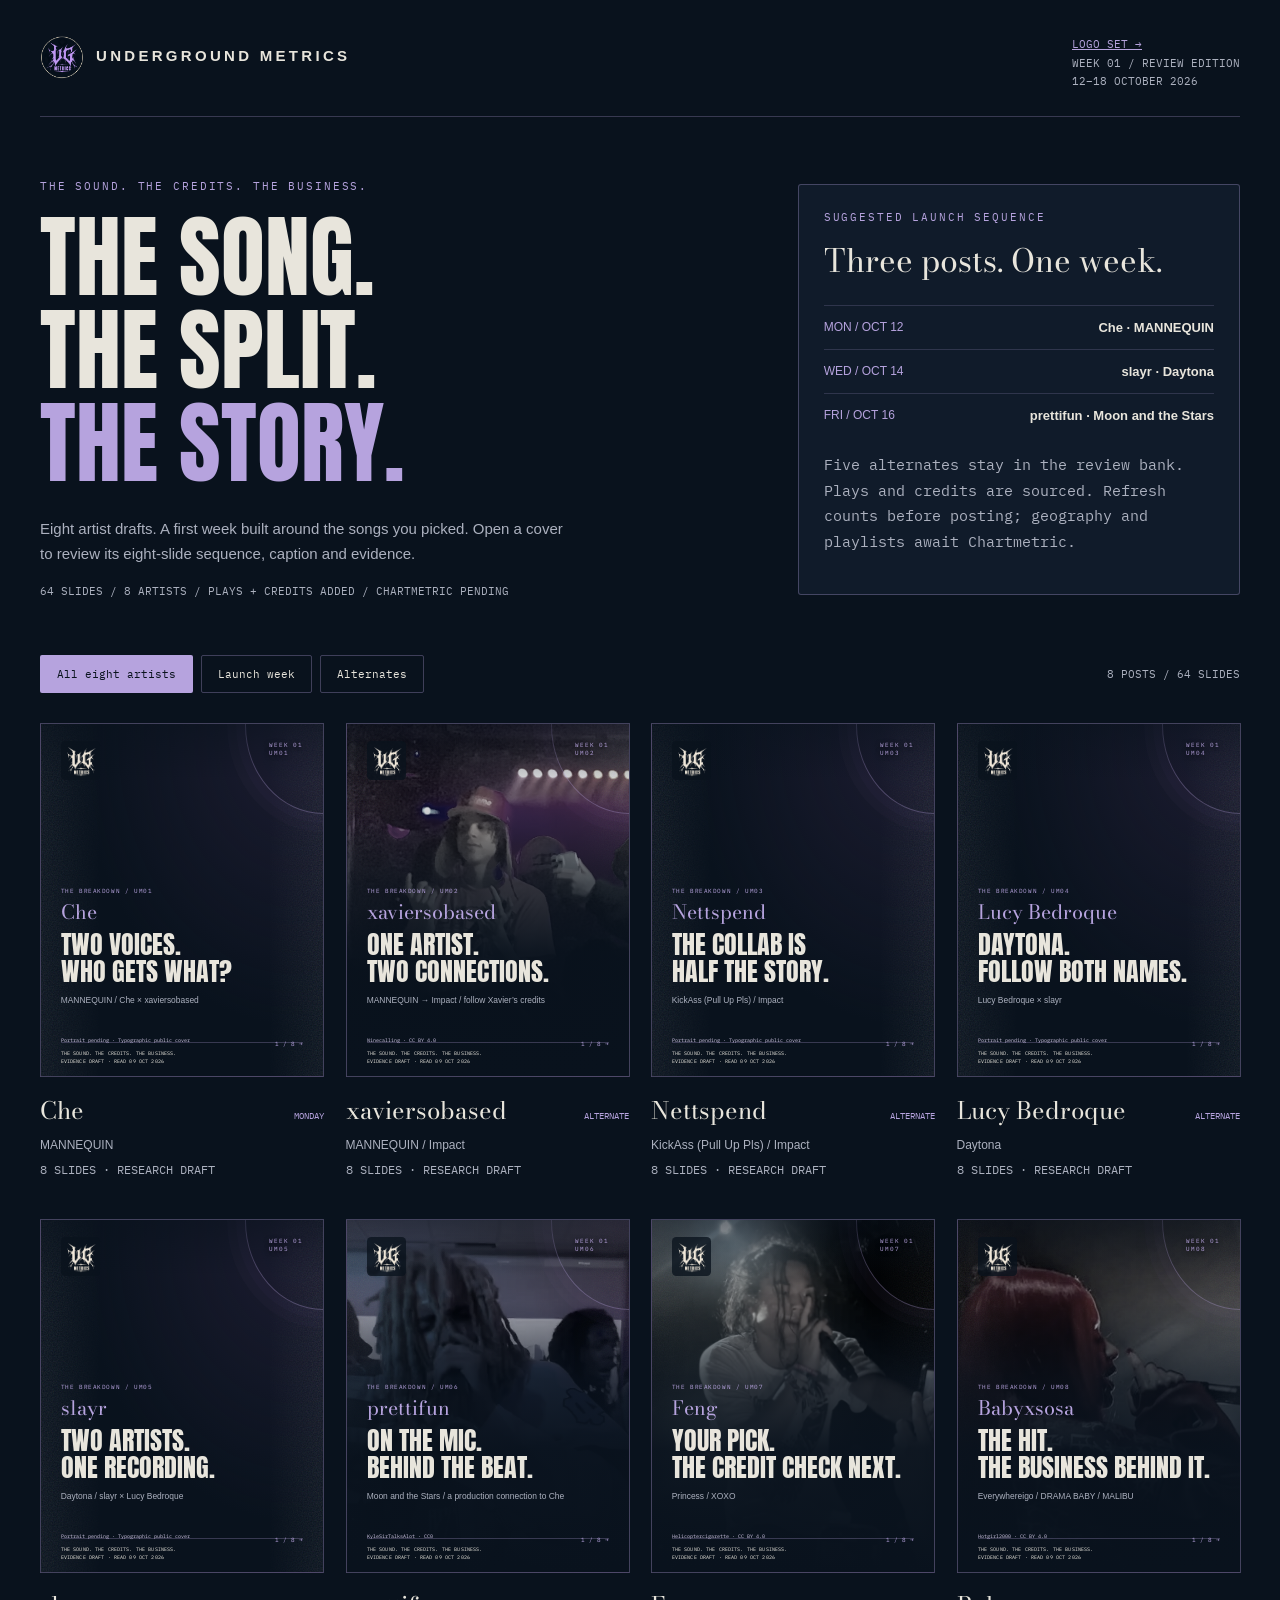
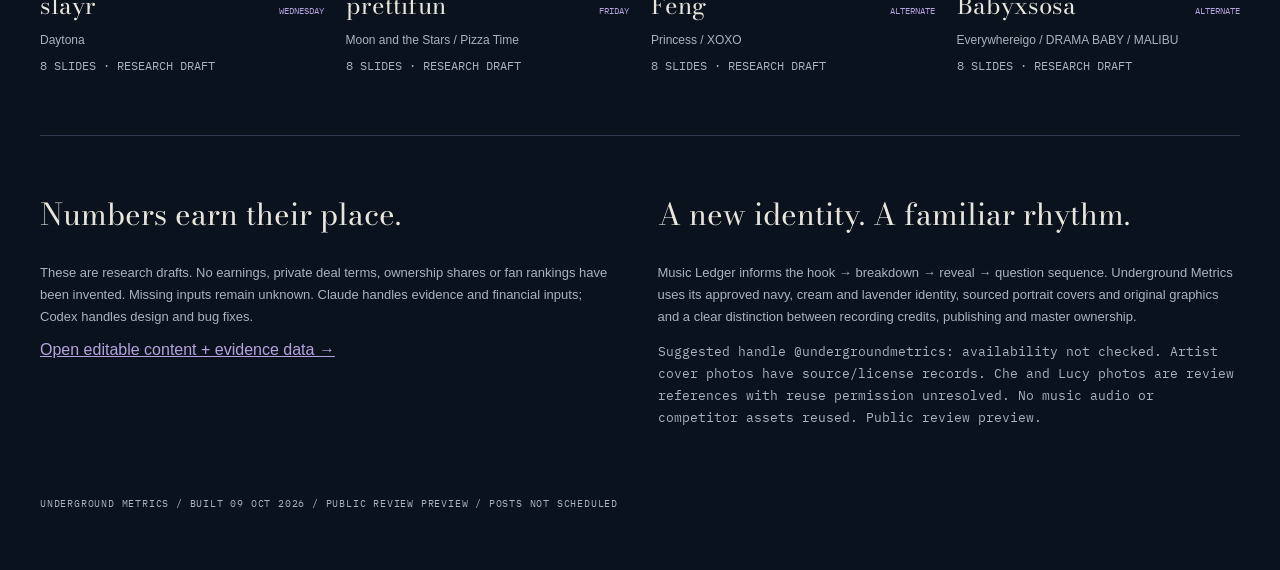
==== commit a39b7c8d: "Add dated Spotify plays and researched release credits" ====
--- a/index.html
+++ b/index.html
@@ -5,12 +5,12 @@
 
 /* Consistent ownership mark: competitor-informed, clear of editorial content. */
 .slide-top{height:20cqw;align-items:flex-start}.slide-brand{width:14cqw;height:14cqw;flex:none;display:flex;align-items:center;justify-content:center}.slide-brand img{width:100%;height:100%;object-fit:contain}.slide-main{height:calc(100% - 20cqw)}.art.cover .slide-brand{background:#09121dc7;border-radius:1.5cqw;padding:1cqw}.closing-brand{display:block;width:24cqw;height:24cqw;object-fit:contain;align-self:center;margin-bottom:3cqw}.art.close h3{font-size:8cqw}
-</style><meta name="gallery-revision" content="8f0a2a742e0f"></head><body><div class="shell"><header><div class="logo"><img src="assets/branding/ug-metrics-cut-avatar.png" alt="UG Metrics logo" width="44" height="44" style="vertical-align:middle;margin-right:12px">UNDERGROUND METRICS</div><div class="small"><a href="logos.html">LOGO SET →</a><br>WEEK 01 / REVIEW EDITION<br>12–18 OCTOBER 2026</div></header><section class="hero"><div><div class="eyebrow">The sound. The credits. The business.</div><h1>THE SONG.<br>THE SPLIT.<br><em>THE STORY.</em></h1><p>Eight artist drafts. A first week built around the songs you picked. Open a cover to review its eight-slide sequence, caption and evidence.</p><div class="small">64 SLIDES / 8 ARTISTS / FINANCIAL RESEARCH PENDING</div></div><aside class="plan"><div class="eyebrow">Suggested launch sequence</div><h2>Three posts. One week.</h2><div class="plan-row"><span>MON / OCT 12</span><strong>Che · MANNEQUIN</strong></div><div class="plan-row"><span>WED / OCT 14</span><strong>slayr · Daytona</strong></div><div class="plan-row"><span>FRI / OCT 16</span><strong>prettifun · Moon and the Stars</strong></div><p class="small">Five alternates stay in the review bank. Financial slides need Claude’s evidence pass before posting.</p></aside></section><nav class="toolbar" aria-label="Gallery filters"><button data-filter="all" aria-pressed="true">All eight artists</button><button data-filter="launch" aria-pressed="false">Launch week</button><button data-filter="alt" aria-pressed="false">Alternates</button><span class="small" id="count"></span></nav><main class="grid" id="grid"></main><section class="notes"><div><h2>Numbers earn their place.</h2><p>These are research drafts. No earnings, private deal terms, ownership shares or fan rankings have been invented. Missing inputs remain unknown. Claude handles evidence and financial inputs; Codex handles design and bug fixes.</p><a href="posts.json">Open editable content + evidence data →</a></div><div><h2>A new identity. A familiar rhythm.</h2><p>Music Ledger informs the hook → breakdown → reveal → question sequence. Underground Metrics uses its approved navy, cream and lavender identity, sourced portrait covers and original graphics and a clear distinction between recording credits, publishing and master ownership.</p><p class="small">Suggested handle @undergroundmetrics: availability not checked. Artist cover photos have source/license records. Che and Lucy photos are review references with reuse permission unresolved. No music audio or competitor assets reused. Public review preview.</p></div></section><footer>UNDERGROUND METRICS / BUILT 09 OCT 2026 / PUBLIC REVIEW PREVIEW / POSTS NOT SCHEDULED</footer></div><dialog id="modal"><div class="dialog-top"><span class="small" id="modal-label"></span><button id="close" aria-label="Close post preview">×</button></div><div class="dialog-grid"><div><div class="viewer" id="slide"></div><div class="nav"><button id="prev" aria-label="Previous slide">← Previous</button><span class="small" id="position"></span><button id="next" aria-label="Next slide">Next →</button></div><div class="thumbs" id="thumbs"></div></div><aside class="details" id="details"></aside></div></dialog><script>
-const DATA={"brand": {"name": "Underground Metrics", "tagline": "The sound. The credits. The business.", "suggested_handle": "@undergroundmetrics", "handle_status": "availability not checked", "palette": ["#09121D", "#E8E5DC", "#B6A3DE", "#7959C5"], "fonts": ["Anton", "Bodoni Moda", "IBM Plex Mono"]}, "built": "2026-10-09", "sources": {"credits": {"label": "Saved Spotify shared recording credits", "url": "assets/recording-credits.json", "status": "Saved evidence, 2026-10-08"}, "impact": {"label": "Official Impact release link", "url": "https://nettspend.lnk.to/impact", "status": "Opened 2026-10-09"}, "pretti": {"label": "The FADER: prettifun interview", "url": "https://www.thefader.com/2025/08/04/prettifun-funhouse-deluxe-interview/", "status": "Opened 2026-10-09; production context, no deal figures"}, "moon": {"label": "Album of the Year listener discussion", "url": "https://www.albumoftheyear.org/album/1814760-prettifun-moon-and-the-stars/comments/", "status": "Opened 2026-10-09; mixed listener reactions"}, "daytona": {"label": "Rainy Day Music review", "url": "https://rainydaymusic.org/2026/04/14/half-blood-bloodluxe-slayr/", "status": "Opened 2026-10-09; critic pick, not fan consensus"}, "feng": {"label": "Feng fan top-three thread", "url": "https://www.reddit.com/r/fengeveryday/comments/1tgx6qg/top_3_feng_songs/", "status": "Opened 2026-10-09; small sample, catalog credits pending"}, "sosa": {"label": "The FADER: Babyxsosa review", "url": "https://www.thefader.com/2024/10/25/babyxsosa-babyonce-album-review-rap-blog", "status": "Opened 2026-10-09; named hit songs, no ownership evidence"}, "fan": {"label": "Supplied MANNEQUIN fan discussion", "url": "https://www.reddit.com/r/xaviersobased1c/comments/1memtid", "status": "Fetch failed 2026-10-09; not used to support fan-consensus claims"}, "rights": {"label": "US Copyright Office: composition and recording distinction", "url": "https://www.copyright.gov/engage/musicians/", "status": "Opened 2026-10-09; general background only"}}, "posts": [{"id": "UM01", "artist": "Che", "tracks": ["MANNEQUIN"], "headline": "TWO VOICES.\nWHO GETS WHAT?", "sub": "MANNEQUIN / Che × xaviersobased", "day": "Monday", "angle": "Che × xaviersobased / confirmed shared recording credit", "source_ids": ["credits", "fan"], "recording_credits": [["Track", "MANNEQUIN"], ["Recording artists", "Che + xaviersobased"], ["Exact Spotify version", "4BOZwlrJLGTPmePx9mM9pu"]], "signal": "Saved Spotify metadata lists Che and xaviersobased on this recording. That establishes a collaboration, not its financial split.", "question": "WHOSE PART DO YOU REPLAY?", "publishing": {"writers": null, "ownership_splits": null, "publishers": null}, "master": {"owner": null, "artist_split": null, "recoupment": null}, "metrics": {"spotify_streams": null, "as_of": null, "gross_revenue": null, "artist_net": null}, "status": "Research draft — financial inputs pending", "slides": [{"kind": "cover", "eyebrow": "THE BREAKDOWN / UM01", "headline": "TWO VOICES.\nWHO GETS WHAT?", "body": "MANNEQUIN / Che × xaviersobased", "rows": []}, {"kind": "credits", "eyebrow": "01 / THE RECORDING", "headline": "START WITH THE CREDITS.", "body": "Che × xaviersobased / confirmed shared recording credit", "rows": [["Track", "MANNEQUIN"], ["Recording artists", "Che + xaviersobased"], ["Exact Spotify version", "4BOZwlrJLGTPmePx9mM9pu"]]}, {"kind": "publishing", "eyebrow": "02 / THE SONG", "headline": "WHO WROTE IT?", "body": "Publishing covers the underlying composition. Recording-artist names do not establish writer ownership.", "rows": [["Writer credits", "Not confirmed"], ["Publishing splits", "Not confirmed"], ["Publisher / administrator", "Not confirmed"]]}, {"kind": "master", "eyebrow": "03 / THE MASTER", "headline": "WHO OWNS THE RECORDING?", "body": "The master is the recorded version. A feature credit does not reveal the ownership or payment terms.", "rows": [["Master owner", "Not confirmed"], ["Artist / feature deal", "Not confirmed"], ["Recoupment terms", "Not confirmed"]]}, {"kind": "takeaway", "eyebrow": "04 / THE TAKEAWAY", "headline": "CREDITS FIRST. NUMBERS NEXT.", "body": "Saved Spotify metadata lists Che and xaviersobased on this recording. That establishes a collaboration, not its financial split.", "rows": [["Streams + observation date", "Research pending"], ["Revenue model", "Not calculated"], ["Artist take-home", "Not established"]]}, {"kind": "geography", "eyebrow": "05 / THE AUDIENCE", "headline": "WHERE THEY\nLISTEN.", "body": "Che / Spotify listener geography. Country counts or shares will come from a dated Chartmetric capture.", "rows": [["Top country", "Awaiting Chartmetric"], ["Second country", "Awaiting Chartmetric"], ["Third country", "Awaiting Chartmetric"], ["Observation / estimate status", "Not captured"]]}, {"kind": "playlists", "eyebrow": "06 / THE PLAYLISTS", "headline": "THREE LISTS.\nONE SONG.", "body": "MANNEQUIN / track-specific playlist placements. Ranking metric and date will be labeled when verified.", "rows": [["01 / Playlist", "Awaiting Chartmetric"], ["02 / Playlist", "Awaiting Chartmetric"], ["03 / Playlist", "Awaiting Chartmetric"], ["Song streams from these lists", "Not available"]]}, {"kind": "close", "eyebrow": "07 / YOUR NEXT DEEP DIVE", "headline": "WHOSE PART DO YOU REPLAY?", "body": "Save the song. Follow the credits. Tell us which breakdown you want next.", "rows": []}], "caption": "Che: MANNEQUIN. Saved Spotify metadata lists Che and xaviersobased on this recording. That establishes a collaboration, not its financial split. This draft separates the recording credits from the publishing and master questions. Ownership shares, revenue and artist take-home are not established by the current sources. Whose part do you replay?", "cover_photo": {"file": "", "source_url": "https://open.spotify.com/artist/5A7T1LAGJg5NXySBoIKUmF", "image_url": "https://image-cdn-fa.spotifycdn.com/image/ab6761610000e5eb856122aa629701a14755ab65", "license": "Typographic public cover", "creator": "Portrait pending", "reuse_status": "Source photo excluded from public preview; permission unresolved", "changes": "No third-party portrait displayed in public cover."}, "audience_geography": {"source": "Chartmetric", "scope": "artist-level Spotify listeners, not song-level", "platform": "Spotify", "observed_at": null, "estimate_status": "unknown pending source capture", "countries": null, "cities": null, "percentage_denominator": null, "status": "awaiting Claude research"}, "playlist_analysis": {"track": "MANNEQUIN", "scope": "exact recording, one song per ranking", "source": "Chartmetric", "ranking_metric": null, "window": null, "top_three": null, "attributed_streams": null, "status": "awaiting Claude research", "rule": "Playlist followers, reach and estimated listeners do not establish streams attributed to this song."}}, {"id": "UM02", "artist": "xaviersobased", "tracks": ["MANNEQUIN", "Impact"], "headline": "ONE ARTIST.\nTWO CONNECTIONS.", "sub": "MANNEQUIN → Impact / follow Xavier’s credits", "day": "Alternate", "angle": "Recording credits", "source_ids": ["credits", "impact"], "recording_credits": [["MANNEQUIN", "Che + xaviersobased"], ["Impact", "Nettspend + xaviersobased"], ["Connection", "Shared recording credits"]], "signal": "MANNEQUIN and Impact connect Xavier with Che and Nettspend. The official Impact link confirms both names.", "question": "MANNEQUIN OR IMPACT?", "publishing": {"writers": null, "ownership_splits": null, "publishers": null}, "master": {"owner": null, "artist_split": null, "recoupment": null}, "metrics": {"spotify_streams": null, "as_of": null, "gross_revenue": null, "artist_net": null}, "status": "Research draft — financial inputs pending", "slides": [{"kind": "cover", "eyebrow": "THE BREAKDOWN / UM02", "headline": "ONE ARTIST.\nTWO CONNECTIONS.", "body": "MANNEQUIN → Impact / follow Xavier’s credits", "rows": []}, {"kind": "credits", "eyebrow": "01 / THE RECORDING", "headline": "START WITH THE CREDITS.", "body": "Recording credits", "rows": [["MANNEQUIN", "Che + xaviersobased"], ["Impact", "Nettspend + xaviersobased"], ["Connection", "Shared recording credits"]]}, {"kind": "publishing", "eyebrow": "02 / THE SONG", "headline": "WHO WROTE IT?", "body": "Publishing covers the underlying composition. Recording-artist names do not establish writer ownership.", "rows": [["Writer credits", "Not confirmed"], ["Publishing splits", "Not confirmed"], ["Publisher / administrator", "Not confirmed"]]}, {"kind": "master", "eyebrow": "03 / THE MASTER", "headline": "WHO OWNS THE RECORDING?", "body": "The master is the recorded version. A feature credit does not reveal the ownership or payment terms.", "rows": [["Master owner", "Not confirmed"], ["Artist / feature deal", "Not confirmed"], ["Recoupment terms", "Not confirmed"]]}, {"kind": "takeaway", "eyebrow": "04 / THE TAKEAWAY", "headline": "CREDITS FIRST. NUMBERS NEXT.", "body": "MANNEQUIN and Impact connect Xavier with Che and Nettspend. The official Impact link confirms both names.", "rows": [["Streams + observation date", "Research pending"], ["Revenue model", "Not calculated"], ["Artist take-home", "Not established"]]}, {"kind": "geography", "eyebrow": "05 / THE AUDIENCE", "headline": "WHERE THEY\nLISTEN.", "body": "xaviersobased / Spotify listener geography. Country counts or shares will come from a dated Chartmetric capture.", "rows": [["Top country", "Awaiting Chartmetric"], ["Second country", "Awaiting Chartmetric"], ["Third country", "Awaiting Chartmetric"], ["Observation / estimate status", "Not captured"]]}, {"kind": "playlists", "eyebrow": "06 / THE PLAYLISTS", "headline": "THREE LISTS.\nONE SONG.", "body": "MANNEQUIN / track-specific playlist placements. Ranking metric and date will be labeled when verified.", "rows": [["01 / Playlist", "Awaiting Chartmetric"], ["02 / Playlist", "Awaiting Chartmetric"], ["03 / Playlist", "Awaiting Chartmetric"], ["Song streams from these lists", "Not available"]]}, {"kind": "close", "eyebrow": "07 / YOUR NEXT DEEP DIVE", "headline": "MANNEQUIN OR IMPACT?", "body": "Save the song. Follow the credits. Tell us which breakdown you want next.", "rows": []}], "caption": "xaviersobased: MANNEQUIN, Impact. MANNEQUIN and Impact connect Xavier with Che and Nettspend. The official Impact link confirms both names. This draft separates the recording credits from the publishing and master questions. Ownership shares, revenue and artist take-home are not established by the current sources. Mannequin or impact?", "cover_photo": {"file": "assets/photos/Xaviersobased_2-2-23.jpg", "source_url": "https://commons.wikimedia.org/wiki/File%3AXaviersobased_%282-2-23%29.jpg", "license": "CC BY 4.0", "license_url": "https://creativecommons.org/licenses/by/4.0", "creator": "Ninecalling", "reuse_status": "licensed", "changes": "Cropped, desaturated and darkened for the cover; CC BY-SA adaptation follows the same license where applicable."}, "audience_geography": {"source": "Chartmetric", "scope": "artist-level Spotify listeners, not song-level", "platform": "Spotify", "observed_at": null, "estimate_status": "unknown pending source capture", "countries": null, "cities": null, "percentage_denominator": null, "status": "awaiting Claude research"}, "playlist_analysis": {"track": "MANNEQUIN", "scope": "exact recording, one song per ranking", "source": "Chartmetric", "ranking_metric": null, "window": null, "top_three": null, "attributed_streams": null, "status": "awaiting Claude research", "rule": "Playlist followers, reach and estimated listeners do not establish streams attributed to this song."}}, {"id": "UM03", "artist": "Nettspend", "tracks": ["KickAss (Pull Up Pls)", "Impact"], "headline": "THE FEATURE\nIS HALF THE STORY.", "sub": "KickAss (Pull Up Pls) / Impact", "day": "Alternate", "angle": "Recording credits", "source_ids": ["credits", "impact"], "recording_credits": [["KickAss (Pull Up Pls)", "Che + Nettspend"], ["Impact", "Nettspend + xaviersobased"], ["Feature payment", "Not documented"]], "signal": "These two recordings connect Nettspend with Che and xaviersobased. Their artist credits do not establish a feature fee or royalty share.", "question": "WHICH COLLAB HITS HARDER?", "publishing": {"writers": null, "ownership_splits": null, "publishers": null}, "master": {"owner": null, "artist_split": null, "recoupment": null}, "metrics": {"spotify_streams": null, "as_of": null, "gross_revenue": null, "artist_net": null}, "status": "Research draft — financial inputs pending", "slides": [{"kind": "cover", "eyebrow": "THE BREAKDOWN / UM03", "headline": "THE FEATURE\nIS HALF THE STORY.", "body": "KickAss (Pull Up Pls) / Impact", "rows": []}, {"kind": "credits", "eyebrow": "01 / THE RECORDING", "headline": "START WITH THE CREDITS.", "body": "Recording credits", "rows": [["KickAss (Pull Up Pls)", "Che + Nettspend"], ["Impact", "Nettspend + xaviersobased"], ["Feature payment", "Not documented"]]}, {"kind": "publishing", "eyebrow": "02 / THE SONG", "headline": "WHO WROTE IT?", "body": "Publishing covers the underlying composition. Recording-artist names do not establish writer ownership.", "rows": [["Writer credits", "Not confirmed"], ["Publishing splits", "Not confirmed"], ["Publisher / administrator", "Not confirmed"]]}, {"kind": "master", "eyebrow": "03 / THE MASTER", "headline": "WHO OWNS THE RECORDING?", "body": "The master is the recorded version. A feature credit does not reveal the ownership or payment terms.", "rows": [["Master owner", "Not confirmed"], ["Artist / feature deal", "Not confirmed"], ["Recoupment terms", "Not confirmed"]]}, {"kind": "takeaway", "eyebrow": "04 / THE TAKEAWAY", "headline": "CREDITS FIRST. NUMBERS NEXT.", "body": "These two recordings connect Nettspend with Che and xaviersobased. Their artist credits do not establish a feature fee or royalty share.", "rows": [["Streams + observation date", "Research pending"], ["Revenue model", "Not calculated"], ["Artist take-home", "Not established"]]}, {"kind": "geography", "eyebrow": "05 / THE AUDIENCE", "headline": "WHERE THEY\nLISTEN.", "body": "Nettspend / Spotify listener geography. Country counts or shares will come from a dated Chartmetric capture.", "rows": [["Top country", "Awaiting Chartmetric"], ["Second country", "Awaiting Chartmetric"], ["Third country", "Awaiting Chartmetric"], ["Observation / estimate status", "Not captured"]]}, {"kind": "playlists", "eyebrow": "06 / THE PLAYLISTS", "headline": "THREE LISTS.\nONE SONG.", "body": "KickAss (Pull Up Pls) / track-specific playlist placements. Ranking metric and date will be labeled when verified.", "rows": [["01 / Playlist", "Awaiting Chartmetric"], ["02 / Playlist", "Awaiting Chartmetric"], ["03 / Playlist", "Awaiting Chartmetric"], ["Song streams from these lists", "Not available"]]}, {"kind": "close", "eyebrow": "07 / YOUR NEXT DEEP DIVE", "headline": "WHICH COLLAB HITS HARDER?", "body": "Save the song. Follow the credits. Tell us which breakdown you want next.", "rows": []}], "caption": "Nettspend: KickAss (Pull Up Pls), Impact. These two recordings connect Nettspend with Che and xaviersobased. Their artist credits do not establish a feature fee or royalty share. This draft separates the recording credits from the publishing and master questions. Ownership shares, revenue and artist take-home are not established by the current sources. Which collab hits harder?", "cover_photo": {"file": "assets/photos/Nettspend.webp", "source_url": "https://commons.wikimedia.org/wiki/File%3ANettspend.webp", "license": "CC BY 4.0", "license_url": "https://creativecommons.org/licenses/by/4.0", "creator": "@justusedd on Instagram", "reuse_status": "licensed", "changes": "Cropped, desaturated and darkened for the cover; CC BY-SA adaptation follows the same license where applicable."}, "audience_geography": {"source": "Chartmetric", "scope": "artist-level Spotify listeners, not song-level", "platform": "Spotify", "observed_at": null, "estimate_status": "unknown pending source capture", "countries": null, "cities": null, "percentage_denominator": null, "status": "awaiting Claude research"}, "playlist_analysis": {"track": "KickAss (Pull Up Pls)", "scope": "exact recording, one song per ranking", "source": "Chartmetric", "ranking_metric": null, "window": null, "top_three": null, "attributed_streams": null, "status": "awaiting Claude research", "rule": "Playlist followers, reach and estimated listeners do not establish streams attributed to this song."}}, {"id": "UM04", "artist": "Lucy Bedroque", "tracks": ["Daytona"], "headline": "DAYTONA.\nFOLLOW BOTH NAMES.", "sub": "Lucy Bedroque × slayr", "day": "Alternate", "angle": "Recording credits", "source_ids": ["credits", "daytona"], "recording_credits": [["Track", "Daytona"], ["Recording artists", "slayr + Lucy Bedroque"], ["Exact Spotify version", "1z8YIll8YL4H0HqWH6MRH8"]], "signal": "Spotify metadata confirms both recording artists. A Rainy Day Music review names Daytona among its best tracks; that is one critic’s assessment.", "question": "WHO BROUGHT YOU TO DAYTONA?", "publishing": {"writers": null, "ownership_splits": null, "publishers": null}, "master": {"owner": null, "artist_split": null, "recoupment": null}, "metrics": {"spotify_streams": null, "as_of": null, "gross_revenue": null, "artist_net": null}, "status": "Research draft — financial inputs pending", "slides": [{"kind": "cover", "eyebrow": "THE BREAKDOWN / UM04", "headline": "DAYTONA.\nFOLLOW BOTH NAMES.", "body": "Lucy Bedroque × slayr", "rows": []}, {"kind": "credits", "eyebrow": "01 / THE RECORDING", "headline": "START WITH THE CREDITS.", "body": "Recording credits", "rows": [["Track", "Daytona"], ["Recording artists", "slayr + Lucy Bedroque"], ["Exact Spotify version", "1z8YIll8YL4H0HqWH6MRH8"]]}, {"kind": "publishing", "eyebrow": "02 / THE SONG", "headline": "WHO WROTE IT?", "body": "Publishing covers the underlying composition. Recording-artist names do not establish writer ownership.", "rows": [["Writer credits", "Not confirmed"], ["Publishing splits", "Not confirmed"], ["Publisher / administrator", "Not confirmed"]]}, {"kind": "master", "eyebrow": "03 / THE MASTER", "headline": "WHO OWNS THE RECORDING?", "body": "The master is the recorded version. A feature credit does not reveal the ownership or payment terms.", "rows": [["Master owner", "Not confirmed"], ["Artist / feature deal", "Not confirmed"], ["Recoupment terms", "Not confirmed"]]}, {"kind": "takeaway", "eyebrow": "04 / THE TAKEAWAY", "headline": "CREDITS FIRST. NUMBERS NEXT.", "body": "Spotify metadata confirms both recording artists. A Rainy Day Music review names Daytona among its best tracks; that is one critic’s assessment.", "rows": [["Streams + observation date", "Research pending"], ["Revenue model", "Not calculated"], ["Artist take-home", "Not established"]]}, {"kind": "geography", "eyebrow": "05 / THE AUDIENCE", "headline": "WHERE THEY\nLISTEN.", "body": "Lucy Bedroque / Spotify listener geography. Country counts or shares will come from a dated Chartmetric capture.", "rows": [["Top country", "Awaiting Chartmetric"], ["Second country", "Awaiting Chartmetric"], ["Third country", "Awaiting Chartmetric"], ["Observation / estimate status", "Not captured"]]}, {"kind": "playlists", "eyebrow": "06 / THE PLAYLISTS", "headline": "THREE LISTS.\nONE SONG.", "body": "Daytona / track-specific playlist placements. Ranking metric and date will be labeled when verified.", "rows": [["01 / Playlist", "Awaiting Chartmetric"], ["02 / Playlist", "Awaiting Chartmetric"], ["03 / Playlist", "Awaiting Chartmetric"], ["Song streams from these lists", "Not available"]]}, {"kind": "close", "eyebrow": "07 / YOUR NEXT DEEP DIVE", "headline": "WHO BROUGHT YOU TO DAYTONA?", "body": "Save the song. Follow the credits. Tell us which breakdown you want next.", "rows": []}], "caption": "Lucy Bedroque: Daytona. Spotify metadata confirms both recording artists. A Rainy Day Music review names Daytona among its best tracks; that is one critic’s assessment. This draft separates the recording credits from the publishing and master questions. Ownership shares, revenue and artist take-home are not established by the current sources. Who brought you to daytona?", "cover_photo": {"file": "", "source_url": "https://open.spotify.com/artist/2I8H267eH5va9da4vGt38O", "image_url": "https://image-cdn-fa.spotifycdn.com/image/ab6761610000e5eb100cfd4653979ed518fbf28f", "license": "Typographic public cover", "creator": "Portrait pending", "reuse_status": "Source photo excluded from public preview; permission unresolved", "changes": "No third-party portrait displayed in public cover."}, "audience_geography": {"source": "Chartmetric", "scope": "artist-level Spotify listeners, not song-level", "platform": "Spotify", "observed_at": null, "estimate_status": "unknown pending source capture", "countries": null, "cities": null, "percentage_denominator": null, "status": "awaiting Claude research"}, "playlist_analysis": {"track": "Daytona", "scope": "exact recording, one song per ranking", "source": "Chartmetric", "ranking_metric": null, "window": null, "top_three": null, "attributed_streams": null, "status": "awaiting Claude research", "rule": "Playlist followers, reach and estimated listeners do not establish streams attributed to this song."}}, {"id": "UM05", "artist": "slayr", "tracks": ["Daytona"], "headline": "TWO ARTISTS.\nONE RECORDING.", "sub": "Daytona / slayr × Lucy Bedroque", "day": "Wednesday", "angle": "Recording credits", "source_ids": ["credits", "daytona"], "recording_credits": [["Track", "Daytona"], ["Recording artists", "slayr + Lucy Bedroque"], ["Producer credits", "Research pending"]], "signal": "Daytona offers a confirmed listening route between slayr and Lucy Bedroque. Production credits and ownership terms need their own evidence.", "question": "DAYTONA OR YOUR OTHER SLAYR PICK?", "publishing": {"writers": null, "ownership_splits": null, "publishers": null}, "master": {"owner": null, "artist_split": null, "recoupment": null}, "metrics": {"spotify_streams": null, "as_of": null, "gross_revenue": null, "artist_net": null}, "status": "Research draft — financial inputs pending", "slides": [{"kind": "cover", "eyebrow": "THE BREAKDOWN / UM05", "headline": "TWO ARTISTS.\nONE RECORDING.", "body": "Daytona / slayr × Lucy Bedroque", "rows": []}, {"kind": "credits", "eyebrow": "01 / THE RECORDING", "headline": "START WITH THE CREDITS.", "body": "Recording credits", "rows": [["Track", "Daytona"], ["Recording artists", "slayr + Lucy Bedroque"], ["Producer credits", "Research pending"]]}, {"kind": "publishing", "eyebrow": "02 / THE SONG", "headline": "WHO WROTE IT?", "body": "Publishing covers the underlying composition. Recording-artist names do not establish writer ownership.", "rows": [["Writer credits", "Not confirmed"], ["Publishing splits", "Not confirmed"], ["Publisher / administrator", "Not confirmed"]]}, {"kind": "master", "eyebrow": "03 / THE MASTER", "headline": "WHO OWNS THE RECORDING?", "body": "The master is the recorded version. A feature credit does not reveal the ownership or payment terms.", "rows": [["Master owner", "Not confirmed"], ["Artist / feature deal", "Not confirmed"], ["Recoupment terms", "Not confirmed"]]}, {"kind": "takeaway", "eyebrow": "04 / THE TAKEAWAY", "headline": "CREDITS FIRST. NUMBERS NEXT.", "body": "Daytona offers a confirmed listening route between slayr and Lucy Bedroque. Production credits and ownership terms need their own evidence.", "rows": [["Streams + observation date", "Research pending"], ["Revenue model", "Not calculated"], ["Artist take-home", "Not established"]]}, {"kind": "geography", "eyebrow": "05 / THE AUDIENCE", "headline": "WHERE THEY\nLISTEN.", "body": "slayr / Spotify listener geography. Country counts or shares will come from a dated Chartmetric capture.", "rows": [["Top country", "Awaiting Chartmetric"], ["Second country", "Awaiting Chartmetric"], ["Third country", "Awaiting Chartmetric"], ["Observation / estimate status", "Not captured"]]}, {"kind": "playlists", "eyebrow": "06 / THE PLAYLISTS", "headline": "THREE LISTS.\nONE SONG.", "body": "Daytona / track-specific playlist placements. Ranking metric and date will be labeled when verified.", "rows": [["01 / Playlist", "Awaiting Chartmetric"], ["02 / Playlist", "Awaiting Chartmetric"], ["03 / Playlist", "Awaiting Chartmetric"], ["Song streams from these lists", "Not available"]]}, {"kind": "close", "eyebrow": "07 / YOUR NEXT DEEP DIVE", "headline": "DAYTONA OR YOUR OTHER SLAYR PICK?", "body": "Save the song. Follow the credits. Tell us which breakdown you want next.", "rows": []}], "caption": "slayr: Daytona. Daytona offers a confirmed listening route between slayr and Lucy Bedroque. Production credits and ownership terms need their own evidence. This draft separates the recording credits from the publishing and master questions. Ownership shares, revenue and artist take-home are not established by the current sources. Daytona or your other slayr pick?", "cover_photo": {"file": "assets/photos/Slayr_rollingloud_tristanstlws.jpg", "source_url": "https://commons.wikimedia.org/wiki/File%3ASlayr_rollingloud_tristanstlws.jpg", "license": "CC BY-SA 4.0", "license_url": "https://creativecommons.org/licenses/by-sa/4.0", "creator": "Tristanstlws", "reuse_status": "licensed", "changes": "Cropped, desaturated and darkened for the cover; CC BY-SA adaptation follows the same license where applicable."}, "audience_geography": {"source": "Chartmetric", "scope": "artist-level Spotify listeners, not song-level", "platform": "Spotify", "observed_at": null, "estimate_status": "unknown pending source capture", "countries": null, "cities": null, "percentage_denominator": null, "status": "awaiting Claude research"}, "playlist_analysis": {"track": "Daytona", "scope": "exact recording, one song per ranking", "source": "Chartmetric", "ranking_metric": null, "window": null, "top_three": null, "attributed_streams": null, "status": "awaiting Claude research", "rule": "Playlist followers, reach and estimated listeners do not establish streams attributed to this song."}}, {"id": "UM06", "artist": "prettifun", "tracks": ["Moon and the Stars", "Pizza Time"], "headline": "ON THE MIC.\nBEHIND THE BEAT.", "sub": "Moon and the Stars / a production connection to Che", "day": "Friday", "angle": "Keep the prettifun listening pick separate from Che’s production story", "source_ids": ["moon", "pretti"], "recording_credits": [["Listening pick", "Moon and the Stars"], ["Separate Che connection", "Pizza Time"], ["Connection type", "Production context; not a vocal feature"]], "signal": "Moon and the Stars has both praise and dissent in listener comments. The FADER interview connects prettifun’s production work with Che’s Pizza Time; it supplies no royalty split.", "question": "VOCALS OR PRODUCTION: WHERE DID YOU START?", "publishing": {"writers": null, "ownership_splits": null, "publishers": null}, "master": {"owner": null, "artist_split": null, "recoupment": null}, "metrics": {"spotify_streams": null, "as_of": null, "gross_revenue": null, "artist_net": null}, "status": "Research draft — financial inputs pending", "slides": [{"kind": "cover", "eyebrow": "THE BREAKDOWN / UM06", "headline": "ON THE MIC.\nBEHIND THE BEAT.", "body": "Moon and the Stars / a production connection to Che", "rows": []}, {"kind": "credits", "eyebrow": "01 / THE RECORDING", "headline": "START WITH THE CREDITS.", "body": "Keep the prettifun listening pick separate from Che’s production story", "rows": [["Listening pick", "Moon and the Stars"], ["Separate Che connection", "Pizza Time"], ["Connection type", "Production context; not a vocal feature"]]}, {"kind": "publishing", "eyebrow": "02 / THE SONG", "headline": "WHO WROTE IT?", "body": "Publishing covers the underlying composition. Recording-artist names do not establish writer ownership.", "rows": [["Writer credits", "Not confirmed"], ["Publishing splits", "Not confirmed"], ["Publisher / administrator", "Not confirmed"]]}, {"kind": "master", "eyebrow": "03 / THE MASTER", "headline": "WHO OWNS THE RECORDING?", "body": "The master is the recorded version. A feature credit does not reveal the ownership or payment terms.", "rows": [["Master owner", "Not confirmed"], ["Artist / feature deal", "Not confirmed"], ["Recoupment terms", "Not confirmed"]]}, {"kind": "takeaway", "eyebrow": "04 / THE TAKEAWAY", "headline": "CREDITS FIRST. NUMBERS NEXT.", "body": "Moon and the Stars has both praise and dissent in listener comments. The FADER interview connects prettifun’s production work with Che’s Pizza Time; it supplies no royalty split.", "rows": [["Streams + observation date", "Research pending"], ["Revenue model", "Not calculated"], ["Artist take-home", "Not established"]]}, {"kind": "geography", "eyebrow": "05 / THE AUDIENCE", "headline": "WHERE THEY\nLISTEN.", "body": "prettifun / Spotify listener geography. Country counts or shares will come from a dated Chartmetric capture.", "rows": [["Top country", "Awaiting Chartmetric"], ["Second country", "Awaiting Chartmetric"], ["Third country", "Awaiting Chartmetric"], ["Observation / estimate status", "Not captured"]]}, {"kind": "playlists", "eyebrow": "06 / THE PLAYLISTS", "headline": "THREE LISTS.\nONE SONG.", "body": "Moon and the Stars / track-specific playlist placements. Ranking metric and date will be labeled when verified.", "rows": [["01 / Playlist", "Awaiting Chartmetric"], ["02 / Playlist", "Awaiting Chartmetric"], ["03 / Playlist", "Awaiting Chartmetric"], ["Song streams from these lists", "Not available"]]}, {"kind": "close", "eyebrow": "07 / YOUR NEXT DEEP DIVE", "headline": "VOCALS OR PRODUCTION: WHERE DID YOU START?", "body": "Save the song. Follow the credits. Tell us which breakdown you want next.", "rows": []}], "caption": "prettifun: Moon and the Stars, Pizza Time. Moon and the Stars has both praise and dissent in listener comments. The FADER interview connects prettifun’s production work with Che’s Pizza Time; it supplies no royalty split. This draft separates the recording credits from the publishing and master questions. Ownership shares, revenue and artist take-home are not established by the current sources. Vocals or production: where did you start?", "cover_photo": {"file": "assets/photos/Prettifun.png", "source_url": "https://commons.wikimedia.org/wiki/File%3APrettifun.png", "license": "CC0", "license_url": "http://creativecommons.org/publicdomain/zero/1.0/deed.en", "creator": "KyleSirTalksAlot", "reuse_status": "licensed", "changes": "Cropped, desaturated and darkened for the cover; CC BY-SA adaptation follows the same license where applicable."}, "audience_geography": {"source": "Chartmetric", "scope": "artist-level Spotify listeners, not song-level", "platform": "Spotify", "observed_at": null, "estimate_status": "unknown pending source capture", "countries": null, "cities": null, "percentage_denominator": null, "status": "awaiting Claude research"}, "playlist_analysis": {"track": "Moon and the Stars", "scope": "exact recording, one song per ranking", "source": "Chartmetric", "ranking_metric": null, "window": null, "top_three": null, "attributed_streams": null, "status": "awaiting Claude research", "rule": "Playlist followers, reach and estimated listeners do not establish streams attributed to this song."}}, {"id": "UM07", "artist": "Feng", "tracks": ["Princess", "XOXO"], "headline": "YOUR PICK.\nTHE CREDIT CHECK NEXT.", "sub": "Princess / XOXO", "day": "Alternate", "angle": "Recording credits", "source_ids": ["feng"], "recording_credits": [["Listening picks", "Princess + XOXO"], ["Source", "A fan top-three discussion"], ["Exact recording / contributors", "Research pending"]], "signal": "Princess and XOXO appear in a small fan recommendation thread. These are listening leads, not a measured fan ranking or verified ownership map.", "question": "PRINCESS OR XOXO?", "publishing": {"writers": null, "ownership_splits": null, "publishers": null}, "master": {"owner": null, "artist_split": null, "recoupment": null}, "metrics": {"spotify_streams": null, "as_of": null, "gross_revenue": null, "artist_net": null}, "status": "Research draft — financial inputs pending", "slides": [{"kind": "cover", "eyebrow": "THE BREAKDOWN / UM07", "headline": "YOUR PICK.\nTHE CREDIT CHECK NEXT.", "body": "Princess / XOXO", "rows": []}, {"kind": "credits", "eyebrow": "01 / THE RECORDING", "headline": "START WITH THE CREDITS.", "body": "Recording credits", "rows": [["Listening picks", "Princess + XOXO"], ["Source", "A fan top-three discussion"], ["Exact recording / contributors", "Research pending"]]}, {"kind": "publishing", "eyebrow": "02 / THE SONG", "headline": "WHO WROTE IT?", "body": "Publishing covers the underlying composition. Recording-artist names do not establish writer ownership.", "rows": [["Writer credits", "Not confirmed"], ["Publishing splits", "Not confirmed"], ["Publisher / administrator", "Not confirmed"]]}, {"kind": "master", "eyebrow": "03 / THE MASTER", "headline": "WHO OWNS THE RECORDING?", "body": "The master is the recorded version. A feature credit does not reveal the ownership or payment terms.", "rows": [["Master owner", "Not confirmed"], ["Artist / feature deal", "Not confirmed"], ["Recoupment terms", "Not confirmed"]]}, {"kind": "takeaway", "eyebrow": "04 / THE TAKEAWAY", "headline": "CREDITS FIRST. NUMBERS NEXT.", "body": "Princess and XOXO appear in a small fan recommendation thread. These are listening leads, not a measured fan ranking or verified ownership map.", "rows": [["Streams + observation date", "Research pending"], ["Revenue model", "Not calculated"], ["Artist take-home", "Not established"]]}, {"kind": "geography", "eyebrow": "05 / THE AUDIENCE", "headline": "WHERE THEY\nLISTEN.", "body": "Feng / Spotify listener geography. Country counts or shares will come from a dated Chartmetric capture.", "rows": [["Top country", "Awaiting Chartmetric"], ["Second country", "Awaiting Chartmetric"], ["Third country", "Awaiting Chartmetric"], ["Observation / estimate status", "Not captured"]]}, {"kind": "playlists", "eyebrow": "06 / THE PLAYLISTS", "headline": "THREE LISTS.\nONE SONG.", "body": "Princess / track-specific playlist placements. Ranking metric and date will be labeled when verified.", "rows": [["01 / Playlist", "Awaiting Chartmetric"], ["02 / Playlist", "Awaiting Chartmetric"], ["03 / Playlist", "Awaiting Chartmetric"], ["Song streams from these lists", "Not available"]]}, {"kind": "close", "eyebrow": "07 / YOUR NEXT DEEP DIVE", "headline": "PRINCESS OR XOXO?", "body": "Save the song. Follow the credits. Tell us which breakdown you want next.", "rows": []}], "caption": "Feng: Princess, XOXO. Princess and XOXO appear in a small fan recommendation thread. These are listening leads, not a measured fan ranking or verified ownership map. This draft separates the recording credits from the publishing and master questions. Ownership shares, revenue and artist take-home are not established by the current sources. Princess or xoxo?", "cover_photo": {"file": "assets/photos/Feng_in_Vancouver.png", "source_url": "https://commons.wikimedia.org/wiki/File%3AFeng_in_Vancouver.png", "license": "CC BY 4.0", "license_url": "https://creativecommons.org/licenses/by/4.0", "creator": "Helicoptercigarette", "reuse_status": "licensed", "changes": "Cropped, desaturated and darkened for the cover; CC BY-SA adaptation follows the same license where applicable."}, "audience_geography": {"source": "Chartmetric", "scope": "artist-level Spotify listeners, not song-level", "platform": "Spotify", "observed_at": null, "estimate_status": "unknown pending source capture", "countries": null, "cities": null, "percentage_denominator": null, "status": "awaiting Claude research"}, "playlist_analysis": {"track": "Princess", "scope": "exact recording, one song per ranking", "source": "Chartmetric", "ranking_metric": null, "window": null, "top_three": null, "attributed_streams": null, "status": "awaiting Claude research", "rule": "Playlist followers, reach and estimated listeners do not establish streams attributed to this song."}}, {"id": "UM08", "artist": "Babyxsosa", "tracks": ["Everywhereigo", "DRAMA BABY / MALIBU"], "headline": "THE HIT.\nTHE BUSINESS BEHIND IT.", "sub": "Everywhereigo / DRAMA BABY / MALIBU", "day": "Alternate", "angle": "Recording credits", "source_ids": ["sosa"], "recording_credits": [["Listening pick", "Everywhereigo"], ["Second pick", "DRAMA BABY / MALIBU"], ["Exact contributor credits", "Research pending"]], "signal": "The FADER identifies these songs among Babyxsosa’s biggest hits. Its review does not establish track revenue, writer shares or master ownership.", "question": "WHICH SONG PUT YOU ON?", "publishing": {"writers": null, "ownership_splits": null, "publishers": null}, "master": {"owner": null, "artist_split": null, "recoupment": null}, "metrics": {"spotify_streams": null, "as_of": null, "gross_revenue": null, "artist_net": null}, "status": "Research draft — financial inputs pending", "slides": [{"kind": "cover", "eyebrow": "THE BREAKDOWN / UM08", "headline": "THE HIT.\nTHE BUSINESS BEHIND IT.", "body": "Everywhereigo / DRAMA BABY / MALIBU", "rows": []}, {"kind": "credits", "eyebrow": "01 / THE RECORDING", "headline": "START WITH THE CREDITS.", "body": "Recording credits", "rows": [["Listening pick", "Everywhereigo"], ["Second pick", "DRAMA BABY / MALIBU"], ["Exact contributor credits", "Research pending"]]}, {"kind": "publishing", "eyebrow": "02 / THE SONG", "headline": "WHO WROTE IT?", "body": "Publishing covers the underlying composition. Recording-artist names do not establish writer ownership.", "rows": [["Writer credits", "Not confirmed"], ["Publishing splits", "Not confirmed"], ["Publisher / administrator", "Not confirmed"]]}, {"kind": "master", "eyebrow": "03 / THE MASTER", "headline": "WHO OWNS THE RECORDING?", "body": "The master is the recorded version. A feature credit does not reveal the ownership or payment terms.", "rows": [["Master owner", "Not confirmed"], ["Artist / feature deal", "Not confirmed"], ["Recoupment terms", "Not confirmed"]]}, {"kind": "takeaway", "eyebrow": "04 / THE TAKEAWAY", "headline": "CREDITS FIRST. NUMBERS NEXT.", "body": "The FADER identifies these songs among Babyxsosa’s biggest hits. Its review does not establish track revenue, writer shares or master ownership.", "rows": [["Streams + observation date", "Research pending"], ["Revenue model", "Not calculated"], ["Artist take-home", "Not established"]]}, {"kind": "geography", "eyebrow": "05 / THE AUDIENCE", "headline": "WHERE THEY\nLISTEN.", "body": "Babyxsosa / Spotify listener geography. Country counts or shares will come from a dated Chartmetric capture.", "rows": [["Top country", "Awaiting Chartmetric"], ["Second country", "Awaiting Chartmetric"], ["Third country", "Awaiting Chartmetric"], ["Observation / estimate status", "Not captured"]]}, {"kind": "playlists", "eyebrow": "06 / THE PLAYLISTS", "headline": "THREE LISTS.\nONE SONG.", "body": "Everywhereigo / track-specific playlist placements. Ranking metric and date will be labeled when verified.", "rows": [["01 / Playlist", "Awaiting Chartmetric"], ["02 / Playlist", "Awaiting Chartmetric"], ["03 / Playlist", "Awaiting Chartmetric"], ["Song streams from these lists", "Not available"]]}, {"kind": "close", "eyebrow": "07 / YOUR NEXT DEEP DIVE", "headline": "WHICH SONG PUT YOU ON?", "body": "Save the song. Follow the credits. Tell us which breakdown you want next.", "rows": []}], "caption": "Babyxsosa: Everywhereigo, DRAMA BABY / MALIBU. The FADER identifies these songs among Babyxsosa’s biggest hits. Its review does not establish track revenue, writer shares or master ownership. This draft separates the recording credits from the publishing and master questions. Ownership shares, revenue and artist take-home are not established by the current sources. Which song put you on?", "cover_photo": {"file": "assets/photos/BabyXSosa_2025.jpg", "source_url": "https://commons.wikimedia.org/wiki/File%3ABabyXSosa_2025.jpg", "license": "CC BY 4.0", "license_url": "https://creativecommons.org/licenses/by/4.0", "creator": "Hotgirl2000", "reuse_status": "licensed", "changes": "Cropped, desaturated and darkened for the cover; CC BY-SA adaptation follows the same license where applicable."}, "audience_geography": {"source": "Chartmetric", "scope": "artist-level Spotify listeners, not song-level", "platform": "Spotify", "observed_at": null, "estimate_status": "unknown pending source capture", "countries": null, "cities": null, "percentage_denominator": null, "status": "awaiting Claude research"}, "playlist_analysis": {"track": "Everywhereigo", "scope": "exact recording, one song per ranking", "source": "Chartmetric", "ranking_metric": null, "window": null, "top_three": null, "attributed_streams": null, "status": "awaiting Claude research", "rule": "Playlist followers, reach and estimated listeners do not establish streams attributed to this song."}}], "schedule": {"Monday": "UM01", "Wednesday": "UM05", "Friday": "UM06"}, "handoff": "Claude supplies financial, Chartmetric geography and exact-track top-three playlist inputs. Codex owns design and bug fixes. Artist geography is separate from track-level playlist data. Null means unknown, never zero."};
+.art.credits h3,.art.publishing h3,.art.master h3{font-size:8cqw}.art.credits .body,.art.publishing .body,.art.master .body{font-size:2.8cqw}.art.credits .row,.art.publishing .row,.art.master .row{font-size:2.3cqw;padding:1.7cqw 0;grid-template-columns:.85fr 1.4fr}.art.publishing .slide-main,.art.master .slide-main,.art.credits .slide-main{justify-content:flex-start;padding-top:3cqw}</style><meta name="gallery-revision" content="46d8f84169d5"></head><body><div class="shell"><header><div class="logo"><img src="assets/branding/ug-metrics-cut-avatar.png" alt="UG Metrics logo" width="44" height="44" style="vertical-align:middle;margin-right:12px">UNDERGROUND METRICS</div><div class="small"><a href="logos.html">LOGO SET →</a><br>WEEK 01 / REVIEW EDITION<br>12–18 OCTOBER 2026</div></header><section class="hero"><div><div class="eyebrow">The sound. The credits. The business.</div><h1>THE SONG.<br>THE SPLIT.<br><em>THE STORY.</em></h1><p>Eight artist drafts. A first week built around the songs you picked. Open a cover to review its eight-slide sequence, caption and evidence.</p><div class="small">64 SLIDES / 8 ARTISTS / PLAYS + CREDITS ADDED / CHARTMETRIC PENDING</div></div><aside class="plan"><div class="eyebrow">Suggested launch sequence</div><h2>Three posts. One week.</h2><div class="plan-row"><span>MON / OCT 12</span><strong>Che · MANNEQUIN</strong></div><div class="plan-row"><span>WED / OCT 14</span><strong>slayr · Daytona</strong></div><div class="plan-row"><span>FRI / OCT 16</span><strong>prettifun · Moon and the Stars</strong></div><p class="small">Five alternates stay in the review bank. Plays and credits are sourced. Refresh counts before posting; geography and playlists await Chartmetric.</p></aside></section><nav class="toolbar" aria-label="Gallery filters"><button data-filter="all" aria-pressed="true">All eight artists</button><button data-filter="launch" aria-pressed="false">Launch week</button><button data-filter="alt" aria-pressed="false">Alternates</button><span class="small" id="count"></span></nav><main class="grid" id="grid"></main><section class="notes"><div><h2>Numbers earn their place.</h2><p>These are research drafts. No earnings, private deal terms, ownership shares or fan rankings have been invented. Missing inputs remain unknown. Claude handles evidence and financial inputs; Codex handles design and bug fixes.</p><a href="posts.json">Open editable content + evidence data →</a></div><div><h2>A new identity. A familiar rhythm.</h2><p>Music Ledger informs the hook → breakdown → reveal → question sequence. Underground Metrics uses its approved navy, cream and lavender identity, sourced portrait covers and original graphics and a clear distinction between recording credits, publishing and master ownership.</p><p class="small">Suggested handle @undergroundmetrics: availability not checked. Artist cover photos have source/license records. Che and Lucy photos are review references with reuse permission unresolved. No music audio or competitor assets reused. Public review preview.</p></div></section><footer>UNDERGROUND METRICS / BUILT 09 OCT 2026 / PUBLIC REVIEW PREVIEW / POSTS NOT SCHEDULED</footer></div><dialog id="modal"><div class="dialog-top"><span class="small" id="modal-label"></span><button id="close" aria-label="Close post preview">×</button></div><div class="dialog-grid"><div><div class="viewer" id="slide"></div><div class="nav"><button id="prev" aria-label="Previous slide">← Previous</button><span class="small" id="position"></span><button id="next" aria-label="Next slide">Next →</button></div><div class="thumbs" id="thumbs"></div></div><aside class="details" id="details"></aside></div></dialog><script>
+const DATA={"brand": {"name": "Underground Metrics", "tagline": "The sound. The credits. The business.", "suggested_handle": "@undergroundmetrics", "handle_status": "availability not checked", "palette": ["#09121D", "#E8E5DC", "#B6A3DE", "#7959C5"], "fonts": ["Anton", "Bodoni Moda", "IBM Plex Mono"]}, "built": "2026-10-09", "sources": {"credits": {"label": "Saved Spotify shared recording credits", "url": "assets/recording-credits.json", "status": "Saved evidence, 2026-10-08"}, "impact": {"label": "Official Impact release link", "url": "https://nettspend.lnk.to/impact", "status": "Opened 2026-10-09"}, "pretti": {"label": "The FADER: prettifun interview", "url": "https://www.thefader.com/2025/08/04/prettifun-funhouse-deluxe-interview/", "status": "Opened 2026-10-09; production context, no deal figures"}, "moon": {"label": "Album of the Year listener discussion", "url": "https://www.albumoftheyear.org/album/1814760-prettifun-moon-and-the-stars/comments/", "status": "Opened 2026-10-09; mixed listener reactions"}, "daytona": {"label": "Rainy Day Music review", "url": "https://rainydaymusic.org/2026/04/14/half-blood-bloodluxe-slayr/", "status": "Opened 2026-10-09; critic pick, not fan consensus"}, "feng": {"label": "Feng fan top-three thread", "url": "https://www.reddit.com/r/fengeveryday/comments/1tgx6qg/top_3_feng_songs/", "status": "Opened 2026-10-09; small sample, catalog credits pending"}, "sosa": {"label": "The FADER: Babyxsosa review", "url": "https://www.thefader.com/2024/10/25/babyxsosa-babyonce-album-review-rap-blog", "status": "Opened 2026-10-09; named hit songs, no ownership evidence"}, "fan": {"label": "Supplied MANNEQUIN fan discussion", "url": "https://www.reddit.com/r/xaviersobased1c/comments/1memtid", "status": "Fetch failed 2026-10-09; not used to support fan-consensus claims"}, "rights": {"label": "US Copyright Office: composition and recording distinction", "url": "https://www.copyright.gov/engage/musicians/", "status": "Opened 2026-10-09; general background only"}, "UMT-01": {"label": "MANNEQUIN: Spotify plays and release credits", "url": "https://open.spotify.com/track/4BOZwlrJLGTPmePx9mM9pu", "status": "Observed Oct 9, 2026 UTC; lifetime display count, not income. Linked release versions counted once."}, "UMT-02": {"label": "Impact: Spotify plays and release credits", "url": "https://open.spotify.com/track/2xTk9wtJ6mWf7YV6ppmdCK", "status": "Observed Oct 9, 2026 UTC; lifetime display count, not income. Linked release versions counted once."}, "UMT-03": {"label": "KickAss (Pull Up Pls): Spotify plays and release credits", "url": "https://open.spotify.com/track/7BZaBWzwPGRRswyT5KHSbK", "status": "Observed Oct 9, 2026 UTC; lifetime display count, not income. Linked release versions counted once."}, "UMT-04": {"label": "Daytona: Spotify plays and release credits", "url": "https://open.spotify.com/track/1z8YIll8YL4H0HqWH6MRH8", "status": "Observed Oct 9, 2026 UTC; lifetime display count, not income. Linked release versions counted once."}, "UMT-05": {"label": "Moon and the Stars: Spotify plays and release credits", "url": "https://open.spotify.com/track/4aY54agzacXyMxb7jowbOv", "status": "Observed Oct 9, 2026 UTC; lifetime display count, not income. Linked release versions counted once."}, "UMT-06": {"label": "Pizza Time: Spotify plays and release credits", "url": "https://open.spotify.com/track/3pxg2vxImneIXH7Kt4raVM", "status": "Observed Oct 9, 2026 UTC; lifetime display count, not income. Linked release versions counted once."}, "UMT-07": {"label": "Princess: Spotify plays and release credits", "url": "https://open.spotify.com/track/7hKUH1NXQXOt6bQjHhRZQg", "status": "Observed Oct 9, 2026 UTC; lifetime display count, not income. Linked release versions counted once."}, "UMT-08": {"label": "XOXO: Spotify plays and release credits", "url": "https://open.spotify.com/track/0LIEtliIARSvMc5niYy0OX", "status": "Observed Oct 9, 2026 UTC; lifetime display count, not income. Linked release versions counted once."}, "UMT-09": {"label": "Everywhereigo: Spotify plays and release credits", "url": "https://open.spotify.com/track/6oiHTXuIctrIwtHe5cgXv6", "status": "Observed Oct 9, 2026 UTC; lifetime display count, not income. Linked release versions counted once."}, "UMT-10": {"label": "DRAMA BABY / MALIBU: Spotify plays and release credits", "url": "https://open.spotify.com/track/0JlIREROiyPWzUNhlIpOns", "status": "Observed Oct 9, 2026 UTC; lifetime display count, not income. Linked release versions counted once."}}, "posts": [{"id": "UM01", "artist": "Che", "tracks": ["MANNEQUIN"], "headline": "TWO VOICES.\nWHO GETS WHAT?", "sub": "MANNEQUIN / Che × xaviersobased", "day": "Monday", "angle": "Che × xaviersobased / confirmed shared recording credit", "source_ids": ["UMT-01"], "recording_credits": [["MANNEQUIN / artists", "Che, xaviersobased"], ["MANNEQUIN / producers", "CXO"]], "signal": "Saved Spotify metadata lists Che and xaviersobased on this recording. That establishes a collaboration, not its financial split.", "question": "WHOSE PART DO YOU REPLAY?", "publishing": {"writers": {"MANNEQUIN": "Chase Mitchell, Xavier Lopez"}, "ownership_splits": null, "publishers": null, "registration_status": {"MANNEQUIN": "Probable match; confirmation pending"}}, "master": {"owner": null, "artist_split": null, "recoupment": null, "release_lines": {"MANNEQUIN": "℗ 2025 Che"}}, "metrics": {"spotify_streams": 22049477, "as_of": "2026-10-09", "gross_revenue": null, "artist_net": null, "recordings": [{"track_id": "UMT-01", "title": "MANNEQUIN", "spotify_play_count": 22049477, "observed_at_utc": "2026-10-09T08:12:11.825Z", "spotify_track_id": "4BOZwlrJLGTPmePx9mM9pu"}]}, "status": "Evidence draft — plays and credits added; Chartmetric pending", "slides": [{"kind": "cover", "eyebrow": "THE BREAKDOWN / UM01", "headline": "TWO VOICES.\nWHO GETS WHAT?", "body": "MANNEQUIN / Che × xaviersobased", "rows": []}, {"kind": "credits", "eyebrow": "01 / THE RECORDING", "headline": "START WITH THE CREDITS.", "body": "As credited on the release, read Oct 9, 2026. Billing and production credits do not establish payment terms.", "rows": [["MANNEQUIN / artists", "Che, xaviersobased"], ["MANNEQUIN / producers", "CXO"]]}, {"kind": "publishing", "eyebrow": "02 / THE SONG", "headline": "WHO WROTE IT?", "body": "Writer credits and collection records are separate. Registered collection shares are for US mechanical royalties; they are not ownership, writer splits or income.", "rows": [["MANNEQUIN / credited writers", "Chase Mitchell, Xavier Lopez"], ["Publishing ownership / writer splits", "Not public"], ["MANNEQUIN / collection record", "Probable match; confirmation pending"]], "registration_details": []}, {"kind": "master", "eyebrow": "03 / THE MASTER", "headline": "WHO OWNS THE RECORDING?", "body": "The release line is metadata, not proof of beneficial ownership. Contracts, royalty shares and recoupment terms are not public.", "rows": [["MANNEQUIN / release line", "℗ 2025 Che"], ["Master owner / deal terms", "Not public"], ["Artist take-home", "Not established"]]}, {"kind": "takeaway", "eyebrow": "04 / THE TAKEAWAY", "headline": "THE PLAYS.\nNOT THE PAYOUT.", "body": "Lifetime Spotify display counts, read Oct 9, 2026. Linked versions count once. Plays do not establish anyone’s income.", "rows": [["MANNEQUIN / Spotify plays", "22,049,477"], ["Revenue model", "Not calculated"], ["Artist take-home", "Not established"]]}, {"kind": "geography", "eyebrow": "05 / THE AUDIENCE", "headline": "WHERE THEY\nLISTEN.", "body": "Che / Spotify listener geography. Country counts or shares will come from a dated Chartmetric capture.", "rows": [["Top country", "Awaiting Chartmetric"], ["Second country", "Awaiting Chartmetric"], ["Third country", "Awaiting Chartmetric"], ["Observation / estimate status", "Not captured"]]}, {"kind": "playlists", "eyebrow": "06 / THE PLAYLISTS", "headline": "THREE LISTS.\nONE SONG.", "body": "MANNEQUIN / track-specific playlist placements. Ranking metric and date will be labeled when verified.", "rows": [["01 / Playlist", "Awaiting Chartmetric"], ["02 / Playlist", "Awaiting Chartmetric"], ["03 / Playlist", "Awaiting Chartmetric"], ["Song streams from these lists", "Not available"]]}, {"kind": "close", "eyebrow": "07 / YOUR NEXT DEEP DIVE", "headline": "WHOSE PART DO YOU REPLAY?", "body": "Save the song. Follow the credits. Tell us which breakdown you want next.", "rows": []}], "caption": "Che: MANNEQUIN. Saved Spotify metadata lists Che and xaviersobased on this recording. That establishes a collaboration, not its financial split. Spotify plays, read Oct 9, 2026: MANNEQUIN 22,049,477. Publishing ownership, master ownership and private deal terms are not established. Collection registrations are not ownership or income. Whose part do you replay?", "cover_photo": {"file": "", "source_url": "https://open.spotify.com/artist/5A7T1LAGJg5NXySBoIKUmF", "image_url": "https://image-cdn-fa.spotifycdn.com/image/ab6761610000e5eb856122aa629701a14755ab65", "license": "Typographic public cover", "creator": "Portrait pending", "reuse_status": "Source photo excluded from public preview; permission unresolved", "changes": "No third-party portrait displayed in public cover."}, "audience_geography": {"source": "Chartmetric", "scope": "artist-level Spotify listeners, not song-level", "platform": "Spotify", "observed_at": null, "estimate_status": "unknown pending source capture", "countries": null, "cities": null, "percentage_denominator": null, "status": "awaiting Claude research"}, "playlist_analysis": {"track": "MANNEQUIN", "scope": "exact recording, one song per ranking", "source": "Chartmetric", "ranking_metric": null, "window": null, "top_three": null, "attributed_streams": null, "status": "awaiting Claude research", "rule": "Playlist followers, reach and estimated listeners do not establish streams attributed to this song."}, "research_track_ids": ["UMT-01"]}, {"id": "UM02", "artist": "xaviersobased", "tracks": ["MANNEQUIN", "Impact"], "headline": "ONE ARTIST.\nTWO CONNECTIONS.", "sub": "MANNEQUIN → Impact / follow Xavier’s credits", "day": "Alternate", "angle": "Recording credits", "source_ids": ["impact", "UMT-01", "UMT-02"], "recording_credits": [["MANNEQUIN / artists", "Che, xaviersobased"], ["MANNEQUIN / producers", "CXO"], ["Impact / artists", "Nettspend, xaviersobased"], ["Impact / producers", "ss3bby, Jet Jack Barker"]], "signal": "MANNEQUIN and Impact connect Xavier with Che and Nettspend. The official Impact link confirms both names.", "question": "MANNEQUIN OR IMPACT?", "publishing": {"writers": {"MANNEQUIN": "Chase Mitchell, Xavier Lopez", "Impact": "Jet Jack Barker, Gunner Shepardson, Xavier Lopez, Sebastian Emmanuel Aguilar"}, "ownership_splits": null, "publishers": null, "registration_status": {"MANNEQUIN": "Probable match; confirmation pending", "Impact": "Probable match; confirmation pending"}}, "master": {"owner": null, "artist_split": null, "recoupment": null, "release_lines": {"MANNEQUIN": "℗ 2025 Che", "Impact": "℗ 2025 Nettspend, under exclusive license to Grade A Productions, LLC/Interscope Records"}}, "metrics": {"spotify_streams": null, "as_of": "2026-10-09", "gross_revenue": null, "artist_net": null, "recordings": [{"track_id": "UMT-01", "title": "MANNEQUIN", "spotify_play_count": 22049477, "observed_at_utc": "2026-10-09T08:12:11.825Z", "spotify_track_id": "4BOZwlrJLGTPmePx9mM9pu"}, {"track_id": "UMT-02", "title": "Impact", "spotify_play_count": 17548303, "observed_at_utc": "2026-10-09T07:48:40.166Z", "spotify_track_id": "2xTk9wtJ6mWf7YV6ppmdCK"}]}, "status": "Evidence draft — plays and credits added; Chartmetric pending", "slides": [{"kind": "cover", "eyebrow": "THE BREAKDOWN / UM02", "headline": "ONE ARTIST.\nTWO CONNECTIONS.", "body": "MANNEQUIN → Impact / follow Xavier’s credits", "rows": []}, {"kind": "credits", "eyebrow": "01 / THE RECORDING", "headline": "START WITH THE CREDITS.", "body": "As credited on the release, read Oct 9, 2026. Billing and production credits do not establish payment terms.", "rows": [["MANNEQUIN / artists", "Che, xaviersobased"], ["MANNEQUIN / producers", "CXO"], ["Impact / artists", "Nettspend, xaviersobased"], ["Impact / producers", "ss3bby, Jet Jack Barker"]]}, {"kind": "publishing", "eyebrow": "02 / THE SONG", "headline": "WHO WROTE IT?", "body": "Writer credits and collection records are separate. Registered collection shares are for US mechanical royalties; they are not ownership, writer splits or income.", "rows": [["MANNEQUIN / credited writers", "Chase Mitchell, Xavier Lopez"], ["Impact / credited writers", "Jet Jack Barker, Gunner Shepardson, Xavier Lopez, Sebastian Emmanuel Aguilar"], ["Publishing ownership / writer splits", "Not public"], ["MANNEQUIN / collection record", "Probable match; confirmation pending"], ["Impact / collection record", "Probable match; confirmation pending"]], "registration_details": []}, {"kind": "master", "eyebrow": "03 / THE MASTER", "headline": "WHO OWNS THE RECORDING?", "body": "The release line is metadata, not proof of beneficial ownership. Contracts, royalty shares and recoupment terms are not public.", "rows": [["MANNEQUIN / release line", "℗ 2025 Che"], ["Impact / release line", "℗ 2025 Nettspend, under exclusive license to Grade A Productions, LLC/Interscope Records"], ["Master owner / deal terms", "Not public"], ["Artist take-home", "Not established"]]}, {"kind": "takeaway", "eyebrow": "04 / THE TAKEAWAY", "headline": "THE PLAYS.\nNOT THE PAYOUT.", "body": "Lifetime Spotify display counts, read Oct 9, 2026. Linked versions count once. Plays do not establish anyone’s income.", "rows": [["MANNEQUIN / Spotify plays", "22,049,477"], ["Impact / Spotify plays", "17,548,303"], ["Revenue model", "Not calculated"], ["Artist take-home", "Not established"]]}, {"kind": "geography", "eyebrow": "05 / THE AUDIENCE", "headline": "WHERE THEY\nLISTEN.", "body": "xaviersobased / Spotify listener geography. Country counts or shares will come from a dated Chartmetric capture.", "rows": [["Top country", "Awaiting Chartmetric"], ["Second country", "Awaiting Chartmetric"], ["Third country", "Awaiting Chartmetric"], ["Observation / estimate status", "Not captured"]]}, {"kind": "playlists", "eyebrow": "06 / THE PLAYLISTS", "headline": "THREE LISTS.\nONE SONG.", "body": "MANNEQUIN / track-specific playlist placements. Ranking metric and date will be labeled when verified.", "rows": [["01 / Playlist", "Awaiting Chartmetric"], ["02 / Playlist", "Awaiting Chartmetric"], ["03 / Playlist", "Awaiting Chartmetric"], ["Song streams from these lists", "Not available"]]}, {"kind": "close", "eyebrow": "07 / YOUR NEXT DEEP DIVE", "headline": "MANNEQUIN OR IMPACT?", "body": "Save the song. Follow the credits. Tell us which breakdown you want next.", "rows": []}], "caption": "xaviersobased: MANNEQUIN, Impact. MANNEQUIN and Impact connect Xavier with Che and Nettspend. The official Impact link confirms both names. Spotify plays, read Oct 9, 2026: MANNEQUIN 22,049,477; Impact 17,548,303. Publishing ownership, master ownership and private deal terms are not established. Collection registrations are not ownership or income. Mannequin or impact?", "cover_photo": {"file": "assets/photos/Xaviersobased_2-2-23.jpg", "source_url": "https://commons.wikimedia.org/wiki/File%3AXaviersobased_%282-2-23%29.jpg", "license": "CC BY 4.0", "license_url": "https://creativecommons.org/licenses/by/4.0", "creator": "Ninecalling", "reuse_status": "licensed", "changes": "Cropped, desaturated and darkened for the cover; CC BY-SA adaptation follows the same license where applicable."}, "audience_geography": {"source": "Chartmetric", "scope": "artist-level Spotify listeners, not song-level", "platform": "Spotify", "observed_at": null, "estimate_status": "unknown pending source capture", "countries": null, "cities": null, "percentage_denominator": null, "status": "awaiting Claude research"}, "playlist_analysis": {"track": "MANNEQUIN", "scope": "exact recording, one song per ranking", "source": "Chartmetric", "ranking_metric": null, "window": null, "top_three": null, "attributed_streams": null, "status": "awaiting Claude research", "rule": "Playlist followers, reach and estimated listeners do not establish streams attributed to this song."}, "research_track_ids": ["UMT-01", "UMT-02"]}, {"id": "UM03", "artist": "Nettspend", "tracks": ["KickAss (Pull Up Pls)", "Impact"], "headline": "THE COLLAB IS\nHALF THE STORY.", "sub": "KickAss (Pull Up Pls) / Impact", "day": "Alternate", "angle": "Recording credits", "source_ids": ["impact", "UMT-03", "UMT-02"], "recording_credits": [["KickAss (Pull Up Pls) / artists", "Che, Nettspend"], ["KickAss (Pull Up Pls) / producers", "Che"], ["Impact / artists", "Nettspend, xaviersobased"], ["Impact / producers", "ss3bby, Jet Jack Barker"]], "signal": "Both recordings credit two main artists. Billing does not reveal a fee or royalty share.", "question": "WHICH COLLAB HITS HARDER?", "publishing": {"writers": {"KickAss (Pull Up Pls)": "Chase Mitchell, Nettspend", "Impact": "Jet Jack Barker, Gunner Shepardson, Xavier Lopez, Sebastian Emmanuel Aguilar"}, "ownership_splits": null, "publishers": null, "registration_status": {"KickAss (Pull Up Pls)": "No match found in this search", "Impact": "Probable match; confirmation pending"}}, "master": {"owner": null, "artist_split": null, "recoupment": null, "release_lines": {"KickAss (Pull Up Pls)": "℗ 2026 Che", "Impact": "℗ 2025 Nettspend, under exclusive license to Grade A Productions, LLC/Interscope Records"}}, "metrics": {"spotify_streams": null, "as_of": "2026-10-09", "gross_revenue": null, "artist_net": null, "recordings": [{"track_id": "UMT-03", "title": "KickAss (Pull Up Pls)", "spotify_play_count": 1989547, "observed_at_utc": "2026-10-09T07:46:23.150Z", "spotify_track_id": "7BZaBWzwPGRRswyT5KHSbK"}, {"track_id": "UMT-02", "title": "Impact", "spotify_play_count": 17548303, "observed_at_utc": "2026-10-09T07:48:40.166Z", "spotify_track_id": "2xTk9wtJ6mWf7YV6ppmdCK"}]}, "status": "Evidence draft — plays and credits added; Chartmetric pending", "slides": [{"kind": "cover", "eyebrow": "THE BREAKDOWN / UM03", "headline": "THE COLLAB IS\nHALF THE STORY.", "body": "KickAss (Pull Up Pls) / Impact", "rows": []}, {"kind": "credits", "eyebrow": "01 / THE RECORDING", "headline": "START WITH THE CREDITS.", "body": "As credited on the release, read Oct 9, 2026. Billing and production credits do not establish payment terms.", "rows": [["KickAss (Pull Up Pls) / artists", "Che, Nettspend"], ["KickAss (Pull Up Pls) / producers", "Che"], ["Impact / artists", "Nettspend, xaviersobased"], ["Impact / producers", "ss3bby, Jet Jack Barker"]]}, {"kind": "publishing", "eyebrow": "02 / THE SONG", "headline": "WHO WROTE IT?", "body": "Writer credits and collection records are separate. Registered collection shares are for US mechanical royalties; they are not ownership, writer splits or income.", "rows": [["KickAss (Pull Up Pls) / credited writers", "Chase Mitchell, Nettspend"], ["Impact / credited writers", "Jet Jack Barker, Gunner Shepardson, Xavier Lopez, Sebastian Emmanuel Aguilar"], ["Publishing ownership / writer splits", "Not public"], ["KickAss (Pull Up Pls) / collection record", "No match found in this search"], ["Impact / collection record", "Probable match; confirmation pending"]], "registration_details": []}, {"kind": "master", "eyebrow": "03 / THE MASTER", "headline": "WHO OWNS THE RECORDING?", "body": "The release line is metadata, not proof of beneficial ownership. Contracts, royalty shares and recoupment terms are not public.", "rows": [["KickAss (Pull Up Pls) / release line", "℗ 2026 Che"], ["Impact / release line", "℗ 2025 Nettspend, under exclusive license to Grade A Productions, LLC/Interscope Records"], ["Master owner / deal terms", "Not public"], ["Artist take-home", "Not established"]]}, {"kind": "takeaway", "eyebrow": "04 / THE TAKEAWAY", "headline": "THE PLAYS.\nNOT THE PAYOUT.", "body": "Lifetime Spotify display counts, read Oct 9, 2026. Linked versions count once. Plays do not establish anyone’s income.", "rows": [["KickAss (Pull Up Pls) / Spotify plays", "1,989,547"], ["Impact / Spotify plays", "17,548,303"], ["Revenue model", "Not calculated"], ["Artist take-home", "Not established"]]}, {"kind": "geography", "eyebrow": "05 / THE AUDIENCE", "headline": "WHERE THEY\nLISTEN.", "body": "Nettspend / Spotify listener geography. Country counts or shares will come from a dated Chartmetric capture.", "rows": [["Top country", "Awaiting Chartmetric"], ["Second country", "Awaiting Chartmetric"], ["Third country", "Awaiting Chartmetric"], ["Observation / estimate status", "Not captured"]]}, {"kind": "playlists", "eyebrow": "06 / THE PLAYLISTS", "headline": "THREE LISTS.\nONE SONG.", "body": "KickAss (Pull Up Pls) / track-specific playlist placements. Ranking metric and date will be labeled when verified.", "rows": [["01 / Playlist", "Awaiting Chartmetric"], ["02 / Playlist", "Awaiting Chartmetric"], ["03 / Playlist", "Awaiting Chartmetric"], ["Song streams from these lists", "Not available"]]}, {"kind": "close", "eyebrow": "07 / YOUR NEXT DEEP DIVE", "headline": "WHICH COLLAB HITS HARDER?", "body": "Save the song. Follow the credits. Tell us which breakdown you want next.", "rows": []}], "caption": "Nettspend: KickAss (Pull Up Pls), Impact. Both recordings credit two main artists. Billing does not reveal a fee or royalty share. Spotify plays, read Oct 9, 2026: KickAss (Pull Up Pls) 1,989,547; Impact 17,548,303. Publishing ownership, master ownership and private deal terms are not established. Collection registrations are not ownership or income. Which collab hits harder?", "cover_photo": {"file": "", "source_url": "https://commons.wikimedia.org/wiki/File%3ANettspend.webp", "license": "Typographic public cover", "license_url": "https://creativecommons.org/licenses/by/4.0", "creator": "Portrait pending", "reuse_status": "Source photo excluded from public preview; permission unresolved", "changes": "No third-party portrait displayed in public cover."}, "audience_geography": {"source": "Chartmetric", "scope": "artist-level Spotify listeners, not song-level", "platform": "Spotify", "observed_at": null, "estimate_status": "unknown pending source capture", "countries": null, "cities": null, "percentage_denominator": null, "status": "awaiting Claude research"}, "playlist_analysis": {"track": "KickAss (Pull Up Pls)", "scope": "exact recording, one song per ranking", "source": "Chartmetric", "ranking_metric": null, "window": null, "top_three": null, "attributed_streams": null, "status": "awaiting Claude research", "rule": "Playlist followers, reach and estimated listeners do not establish streams attributed to this song."}, "research_track_ids": ["UMT-03", "UMT-02"]}, {"id": "UM04", "artist": "Lucy Bedroque", "tracks": ["Daytona"], "headline": "DAYTONA.\nFOLLOW BOTH NAMES.", "sub": "Lucy Bedroque × slayr", "day": "Alternate", "angle": "Recording credits", "source_ids": ["daytona", "UMT-04"], "recording_credits": [["Daytona / artists", "slayr, Lucy Bedroque"], ["Daytona / producers", "slayr, M8I, Chris Marek"]], "signal": "Spotify metadata confirms both recording artists. A Rainy Day Music review names Daytona among its best tracks; that is one critic’s assessment.", "question": "WHO BROUGHT YOU TO DAYTONA?", "publishing": {"writers": {"Daytona": "slayr, Lucy Bedroque, M8I, Chris Marek"}, "ownership_splits": null, "publishers": null, "registration_status": {"Daytona": "No match found in this search"}}, "master": {"owner": null, "artist_split": null, "recoupment": null, "release_lines": {"Daytona": "℗ 2026 slayr"}}, "metrics": {"spotify_streams": 6451009, "as_of": "2026-10-09", "gross_revenue": null, "artist_net": null, "recordings": [{"track_id": "UMT-04", "title": "Daytona", "spotify_play_count": 6451009, "observed_at_utc": "2026-10-09T07:46:28.468Z", "spotify_track_id": "1z8YIll8YL4H0HqWH6MRH8"}]}, "status": "Evidence draft — plays and credits added; Chartmetric pending", "slides": [{"kind": "cover", "eyebrow": "THE BREAKDOWN / UM04", "headline": "DAYTONA.\nFOLLOW BOTH NAMES.", "body": "Lucy Bedroque × slayr", "rows": []}, {"kind": "credits", "eyebrow": "01 / THE RECORDING", "headline": "START WITH THE CREDITS.", "body": "As credited on the release, read Oct 9, 2026. Billing and production credits do not establish payment terms.", "rows": [["Daytona / artists", "slayr, Lucy Bedroque"], ["Daytona / producers", "slayr, M8I, Chris Marek"]]}, {"kind": "publishing", "eyebrow": "02 / THE SONG", "headline": "WHO WROTE IT?", "body": "Writer credits and collection records are separate. Registered collection shares are for US mechanical royalties; they are not ownership, writer splits or income.", "rows": [["Daytona / credited writers", "slayr, Lucy Bedroque, M8I, Chris Marek"], ["Publishing ownership / writer splits", "Not public"], ["Daytona / collection record", "No match found in this search"]], "registration_details": []}, {"kind": "master", "eyebrow": "03 / THE MASTER", "headline": "WHO OWNS THE RECORDING?", "body": "The release line is metadata, not proof of beneficial ownership. Contracts, royalty shares and recoupment terms are not public.", "rows": [["Daytona / release line", "℗ 2026 slayr"], ["Master owner / deal terms", "Not public"], ["Artist take-home", "Not established"]]}, {"kind": "takeaway", "eyebrow": "04 / THE TAKEAWAY", "headline": "THE PLAYS.\nNOT THE PAYOUT.", "body": "Lifetime Spotify display counts, read Oct 9, 2026. Linked versions count once. Plays do not establish anyone’s income.", "rows": [["Daytona / Spotify plays", "6,451,009"], ["Revenue model", "Not calculated"], ["Artist take-home", "Not established"]]}, {"kind": "geography", "eyebrow": "05 / THE AUDIENCE", "headline": "WHERE THEY\nLISTEN.", "body": "Lucy Bedroque / Spotify listener geography. Country counts or shares will come from a dated Chartmetric capture.", "rows": [["Top country", "Awaiting Chartmetric"], ["Second country", "Awaiting Chartmetric"], ["Third country", "Awaiting Chartmetric"], ["Observation / estimate status", "Not captured"]]}, {"kind": "playlists", "eyebrow": "06 / THE PLAYLISTS", "headline": "THREE LISTS.\nONE SONG.", "body": "Daytona / track-specific playlist placements. Ranking metric and date will be labeled when verified.", "rows": [["01 / Playlist", "Awaiting Chartmetric"], ["02 / Playlist", "Awaiting Chartmetric"], ["03 / Playlist", "Awaiting Chartmetric"], ["Song streams from these lists", "Not available"]]}, {"kind": "close", "eyebrow": "07 / YOUR NEXT DEEP DIVE", "headline": "WHO BROUGHT YOU TO DAYTONA?", "body": "Save the song. Follow the credits. Tell us which breakdown you want next.", "rows": []}], "caption": "Lucy Bedroque: Daytona. Spotify metadata confirms both recording artists. A Rainy Day Music review names Daytona among its best tracks; that is one critic’s assessment. Spotify plays, read Oct 9, 2026: Daytona 6,451,009. Publishing ownership, master ownership and private deal terms are not established. Collection registrations are not ownership or income. Who brought you to daytona?", "cover_photo": {"file": "", "source_url": "https://open.spotify.com/artist/2I8H267eH5va9da4vGt38O", "image_url": "https://image-cdn-fa.spotifycdn.com/image/ab6761610000e5eb100cfd4653979ed518fbf28f", "license": "Typographic public cover", "creator": "Portrait pending", "reuse_status": "Source photo excluded from public preview; permission unresolved", "changes": "No third-party portrait displayed in public cover."}, "audience_geography": {"source": "Chartmetric", "scope": "artist-level Spotify listeners, not song-level", "platform": "Spotify", "observed_at": null, "estimate_status": "unknown pending source capture", "countries": null, "cities": null, "percentage_denominator": null, "status": "awaiting Claude research"}, "playlist_analysis": {"track": "Daytona", "scope": "exact recording, one song per ranking", "source": "Chartmetric", "ranking_metric": null, "window": null, "top_three": null, "attributed_streams": null, "status": "awaiting Claude research", "rule": "Playlist followers, reach and estimated listeners do not establish streams attributed to this song."}, "research_track_ids": ["UMT-04"]}, {"id": "UM05", "artist": "slayr", "tracks": ["Daytona"], "headline": "TWO ARTISTS.\nONE RECORDING.", "sub": "Daytona / slayr × Lucy Bedroque", "day": "Wednesday", "angle": "Recording credits", "source_ids": ["daytona", "UMT-04"], "recording_credits": [["Daytona / artists", "slayr, Lucy Bedroque"], ["Daytona / producers", "slayr, M8I, Chris Marek"]], "signal": "Daytona credits four writers and three producers. Those credits do not disclose ownership splits or payment terms.", "question": "DAYTONA OR YOUR OTHER SLAYR PICK?", "publishing": {"writers": {"Daytona": "slayr, Lucy Bedroque, M8I, Chris Marek"}, "ownership_splits": null, "publishers": null, "registration_status": {"Daytona": "No match found in this search"}}, "master": {"owner": null, "artist_split": null, "recoupment": null, "release_lines": {"Daytona": "℗ 2026 slayr"}}, "metrics": {"spotify_streams": 6451009, "as_of": "2026-10-09", "gross_revenue": null, "artist_net": null, "recordings": [{"track_id": "UMT-04", "title": "Daytona", "spotify_play_count": 6451009, "observed_at_utc": "2026-10-09T07:46:28.468Z", "spotify_track_id": "1z8YIll8YL4H0HqWH6MRH8"}]}, "status": "Evidence draft — plays and credits added; Chartmetric pending", "slides": [{"kind": "cover", "eyebrow": "THE BREAKDOWN / UM05", "headline": "TWO ARTISTS.\nONE RECORDING.", "body": "Daytona / slayr × Lucy Bedroque", "rows": []}, {"kind": "credits", "eyebrow": "01 / THE RECORDING", "headline": "START WITH THE CREDITS.", "body": "As credited on the release, read Oct 9, 2026. Billing and production credits do not establish payment terms.", "rows": [["Daytona / artists", "slayr, Lucy Bedroque"], ["Daytona / producers", "slayr, M8I, Chris Marek"]]}, {"kind": "publishing", "eyebrow": "02 / THE SONG", "headline": "WHO WROTE IT?", "body": "Writer credits and collection records are separate. Registered collection shares are for US mechanical royalties; they are not ownership, writer splits or income.", "rows": [["Daytona / credited writers", "slayr, Lucy Bedroque, M8I, Chris Marek"], ["Publishing ownership / writer splits", "Not public"], ["Daytona / collection record", "No match found in this search"]], "registration_details": []}, {"kind": "master", "eyebrow": "03 / THE MASTER", "headline": "WHO OWNS THE RECORDING?", "body": "The release line is metadata, not proof of beneficial ownership. Contracts, royalty shares and recoupment terms are not public.", "rows": [["Daytona / release line", "℗ 2026 slayr"], ["Master owner / deal terms", "Not public"], ["Artist take-home", "Not established"]]}, {"kind": "takeaway", "eyebrow": "04 / THE TAKEAWAY", "headline": "THE PLAYS.\nNOT THE PAYOUT.", "body": "Lifetime Spotify display counts, read Oct 9, 2026. Linked versions count once. Plays do not establish anyone’s income.", "rows": [["Daytona / Spotify plays", "6,451,009"], ["Revenue model", "Not calculated"], ["Artist take-home", "Not established"]]}, {"kind": "geography", "eyebrow": "05 / THE AUDIENCE", "headline": "WHERE THEY\nLISTEN.", "body": "slayr / Spotify listener geography. Country counts or shares will come from a dated Chartmetric capture.", "rows": [["Top country", "Awaiting Chartmetric"], ["Second country", "Awaiting Chartmetric"], ["Third country", "Awaiting Chartmetric"], ["Observation / estimate status", "Not captured"]]}, {"kind": "playlists", "eyebrow": "06 / THE PLAYLISTS", "headline": "THREE LISTS.\nONE SONG.", "body": "Daytona / track-specific playlist placements. Ranking metric and date will be labeled when verified.", "rows": [["01 / Playlist", "Awaiting Chartmetric"], ["02 / Playlist", "Awaiting Chartmetric"], ["03 / Playlist", "Awaiting Chartmetric"], ["Song streams from these lists", "Not available"]]}, {"kind": "close", "eyebrow": "07 / YOUR NEXT DEEP DIVE", "headline": "DAYTONA OR YOUR OTHER SLAYR PICK?", "body": "Save the song. Follow the credits. Tell us which breakdown you want next.", "rows": []}], "caption": "slayr: Daytona. Daytona credits four writers and three producers. Those credits do not disclose ownership splits or payment terms. Spotify plays, read Oct 9, 2026: Daytona 6,451,009. Publishing ownership, master ownership and private deal terms are not established. Collection registrations are not ownership or income. Daytona or your other slayr pick?", "cover_photo": {"file": "", "source_url": "https://commons.wikimedia.org/wiki/File%3ASlayr_rollingloud_tristanstlws.jpg", "license": "Typographic public cover", "license_url": "https://creativecommons.org/licenses/by-sa/4.0", "creator": "Portrait pending", "reuse_status": "Source photo excluded from public preview; permission unresolved", "changes": "No third-party portrait displayed in public cover."}, "audience_geography": {"source": "Chartmetric", "scope": "artist-level Spotify listeners, not song-level", "platform": "Spotify", "observed_at": null, "estimate_status": "unknown pending source capture", "countries": null, "cities": null, "percentage_denominator": null, "status": "awaiting Claude research"}, "playlist_analysis": {"track": "Daytona", "scope": "exact recording, one song per ranking", "source": "Chartmetric", "ranking_metric": null, "window": null, "top_three": null, "attributed_streams": null, "status": "awaiting Claude research", "rule": "Playlist followers, reach and estimated listeners do not establish streams attributed to this song."}, "research_track_ids": ["UMT-04"]}, {"id": "UM06", "artist": "prettifun", "tracks": ["Moon and the Stars", "Pizza Time"], "headline": "ON THE MIC.\nBEHIND THE BEAT.", "sub": "Moon and the Stars / a production connection to Che", "day": "Friday", "angle": "Keep the prettifun listening pick separate from Che’s production story", "source_ids": ["moon", "pretti", "UMT-05", "UMT-06"], "recording_credits": [["Moon and the Stars / artists", "prettifun"], ["Moon and the Stars / producers", "prettifun"], ["Pizza Time / artists", "Che"], ["Pizza Time / producers", "PrettiFun"]], "signal": "prettifun is credited as artist, writer and producer on Moon and the Stars. Pizza Time credits him as producer; its release credits name Che as writer.", "question": "VOCALS OR PRODUCTION: WHERE DID YOU START?", "publishing": {"writers": {"Moon and the Stars": "Michael-Raymond Taylor", "Pizza Time": "Chase Mitchell"}, "ownership_splits": null, "publishers": null, "registration_status": {"Moon and the Stars": "No match found in this search", "Pizza Time": "Duplicate records; unresolved"}}, "master": {"owner": null, "artist_split": null, "recoupment": null, "release_lines": {"Moon and the Stars": "℗ 2026 prettifun., Under exclusive license to Victor Victor Worldwide, A Concord Label Group Release.", "Pizza Time": "℗ 2024 Che"}}, "metrics": {"spotify_streams": null, "as_of": "2026-10-09", "gross_revenue": null, "artist_net": null, "recordings": [{"track_id": "UMT-05", "title": "Moon and the Stars", "spotify_play_count": 4399519, "observed_at_utc": "2026-10-09T07:48:35.078Z", "spotify_track_id": "4aY54agzacXyMxb7jowbOv"}, {"track_id": "UMT-06", "title": "Pizza Time", "spotify_play_count": 20560415, "observed_at_utc": "2026-10-09T07:48:14.386Z", "spotify_track_id": "3pxg2vxImneIXH7Kt4raVM"}]}, "status": "Evidence draft — plays and credits added; Chartmetric pending", "slides": [{"kind": "cover", "eyebrow": "THE BREAKDOWN / UM06", "headline": "ON THE MIC.\nBEHIND THE BEAT.", "body": "Moon and the Stars / a production connection to Che", "rows": []}, {"kind": "credits", "eyebrow": "01 / THE RECORDING", "headline": "START WITH THE CREDITS.", "body": "As credited on the release, read Oct 9, 2026. Billing and production credits do not establish payment terms.", "rows": [["Moon and the Stars / artists", "prettifun"], ["Moon and the Stars / producers", "prettifun"], ["Pizza Time / artists", "Che"], ["Pizza Time / producers", "PrettiFun"]]}, {"kind": "publishing", "eyebrow": "02 / THE SONG", "headline": "WHO WROTE IT?", "body": "Writer credits and collection records are separate. Registered collection shares are for US mechanical royalties; they are not ownership, writer splits or income.", "rows": [["Moon and the Stars / credited writers", "Michael-Raymond Taylor"], ["Pizza Time / credited writers", "Chase Mitchell"], ["Publishing ownership / writer splits", "Not public"], ["Moon and the Stars / collection record", "No match found in this search"], ["Pizza Time / collection record", "Duplicate records; unresolved"]], "registration_details": []}, {"kind": "master", "eyebrow": "03 / THE MASTER", "headline": "WHO OWNS THE RECORDING?", "body": "The release line is metadata, not proof of beneficial ownership. Contracts, royalty shares and recoupment terms are not public.", "rows": [["Moon and the Stars / release line", "℗ 2026 prettifun., Under exclusive license to Victor Victor Worldwide, A Concord Label Group Release."], ["Pizza Time / release line", "℗ 2024 Che"], ["Master owner / deal terms", "Not public"], ["Artist take-home", "Not established"]]}, {"kind": "takeaway", "eyebrow": "04 / THE TAKEAWAY", "headline": "THE PLAYS.\nNOT THE PAYOUT.", "body": "Lifetime Spotify display counts, read Oct 9, 2026. Linked versions count once. Plays do not establish anyone’s income.", "rows": [["Moon and the Stars / Spotify plays", "4,399,519"], ["Pizza Time / Spotify plays", "20,560,415"], ["Revenue model", "Not calculated"], ["Artist take-home", "Not established"]]}, {"kind": "geography", "eyebrow": "05 / THE AUDIENCE", "headline": "WHERE THEY\nLISTEN.", "body": "prettifun / Spotify listener geography. Country counts or shares will come from a dated Chartmetric capture.", "rows": [["Top country", "Awaiting Chartmetric"], ["Second country", "Awaiting Chartmetric"], ["Third country", "Awaiting Chartmetric"], ["Observation / estimate status", "Not captured"]]}, {"kind": "playlists", "eyebrow": "06 / THE PLAYLISTS", "headline": "THREE LISTS.\nONE SONG.", "body": "Moon and the Stars / track-specific playlist placements. Ranking metric and date will be labeled when verified.", "rows": [["01 / Playlist", "Awaiting Chartmetric"], ["02 / Playlist", "Awaiting Chartmetric"], ["03 / Playlist", "Awaiting Chartmetric"], ["Song streams from these lists", "Not available"]]}, {"kind": "close", "eyebrow": "07 / YOUR NEXT DEEP DIVE", "headline": "VOCALS OR PRODUCTION: WHERE DID YOU START?", "body": "Save the song. Follow the credits. Tell us which breakdown you want next.", "rows": []}], "caption": "prettifun: Moon and the Stars, Pizza Time. prettifun is credited as artist, writer and producer on Moon and the Stars. Pizza Time credits him as producer; its release credits name Che as writer. Spotify plays, read Oct 9, 2026: Moon and the Stars 4,399,519; Pizza Time 20,560,415. Publishing ownership, master ownership and private deal terms are not established. Collection registrations are not ownership or income. Vocals or production: where did you start?", "cover_photo": {"file": "assets/photos/Prettifun.png", "source_url": "https://commons.wikimedia.org/wiki/File%3APrettifun.png", "license": "CC0", "license_url": "http://creativecommons.org/publicdomain/zero/1.0/deed.en", "creator": "KyleSirTalksAlot", "reuse_status": "licensed", "changes": "Cropped, desaturated and darkened for the cover; CC BY-SA adaptation follows the same license where applicable."}, "audience_geography": {"source": "Chartmetric", "scope": "artist-level Spotify listeners, not song-level", "platform": "Spotify", "observed_at": null, "estimate_status": "unknown pending source capture", "countries": null, "cities": null, "percentage_denominator": null, "status": "awaiting Claude research"}, "playlist_analysis": {"track": "Moon and the Stars", "scope": "exact recording, one song per ranking", "source": "Chartmetric", "ranking_metric": null, "window": null, "top_three": null, "attributed_streams": null, "status": "awaiting Claude research", "rule": "Playlist followers, reach and estimated listeners do not establish streams attributed to this song."}, "research_track_ids": ["UMT-05", "UMT-06"]}, {"id": "UM07", "artist": "Feng", "tracks": ["Princess", "XOXO"], "headline": "YOUR PICK.\nTHE CREDIT CHECK NEXT.", "sub": "Princess / XOXO", "day": "Alternate", "angle": "Recording credits", "source_ids": ["feng", "UMT-07", "UMT-08"], "recording_credits": [["Princess / artists", "Feng"], ["Princess / producers", "alexcozis"], ["XOXO / artists", "Feng"], ["XOXO / producers", "Travas Feneley"]], "signal": "Princess and XOXO appear in a small fan recommendation thread. These are listening leads, not a measured fan ranking or verified ownership map.", "question": "PRINCESS OR XOXO?", "publishing": {"writers": {"Princess": "I'm Feng", "XOXO": "Travas Feneley, Mark Foster, Greg Kurstin"}, "ownership_splits": null, "publishers": null, "registration_status": {"Princess": "Probable match; confirmation pending", "XOXO": "75% registered to collect; not ownership"}}, "master": {"owner": null, "artist_split": null, "recoupment": null, "release_lines": {"Princess": "℗ 2025 Weekendrockstar LLC", "XOXO": "℗ 2026 Weekendrockstar LLC (album); ℗ 2025 Weekendrockstar LLC (single)"}}, "metrics": {"spotify_streams": null, "as_of": "2026-10-09", "gross_revenue": null, "artist_net": null, "recordings": [{"track_id": "UMT-07", "title": "Princess", "spotify_play_count": 36843935, "observed_at_utc": "2026-10-09T07:46:39.491Z", "spotify_track_id": "7hKUH1NXQXOt6bQjHhRZQg"}, {"track_id": "UMT-08", "title": "XOXO", "spotify_play_count": 35782510, "observed_at_utc": "2026-10-09T07:46:44.640Z", "spotify_track_id": "0LIEtliIARSvMc5niYy0OX"}]}, "status": "Evidence draft — plays and credits added; Chartmetric pending", "slides": [{"kind": "cover", "eyebrow": "THE BREAKDOWN / UM07", "headline": "YOUR PICK.\nTHE CREDIT CHECK NEXT.", "body": "Princess / XOXO", "rows": []}, {"kind": "credits", "eyebrow": "01 / THE RECORDING", "headline": "START WITH THE CREDITS.", "body": "As credited on the release, read Oct 9, 2026. Billing and production credits do not establish payment terms.", "rows": [["Princess / artists", "Feng"], ["Princess / producers", "alexcozis"], ["XOXO / artists", "Feng"], ["XOXO / producers", "Travas Feneley"]]}, {"kind": "publishing", "eyebrow": "02 / THE SONG", "headline": "WHO WROTE IT?", "body": "Writer credits and collection records are separate. Registered collection shares are for US mechanical royalties; they are not ownership, writer splits or income.", "rows": [["Princess / credited writers", "I'm Feng"], ["XOXO / credited writers", "Travas Feneley, Mark Foster, Greg Kurstin"], ["Publishing ownership / writer splits", "Not public"], ["Princess / collection record", "Probable match; confirmation pending"], ["XOXO / collection record", "75% registered to collect; not ownership"]], "registration_details": [{"track": "XOXO", "collectors": [{"name": "SONY/ATV SONGS LLC", "percentage": 56.25}, {"name": "EMI APRIL MUSIC INC", "percentage": 9.37}, {"name": "EMI APRIL MUSIC INC", "percentage": 9.38}], "unclaimed_percentage": 25.0, "observed_at_utc": "2026-10-09T08:07:12.137Z"}]}, {"kind": "master", "eyebrow": "03 / THE MASTER", "headline": "WHO OWNS THE RECORDING?", "body": "The release line is metadata, not proof of beneficial ownership. Contracts, royalty shares and recoupment terms are not public.", "rows": [["Princess / release line", "℗ 2025 Weekendrockstar LLC"], ["XOXO / release line", "℗ 2026 Weekendrockstar LLC (album); ℗ 2025 Weekendrockstar LLC (single)"], ["Master owner / deal terms", "Not public"], ["Artist take-home", "Not established"]]}, {"kind": "takeaway", "eyebrow": "04 / THE TAKEAWAY", "headline": "THE PLAYS.\nNOT THE PAYOUT.", "body": "Lifetime Spotify display counts, read Oct 9, 2026. Linked versions count once. Plays do not establish anyone’s income.", "rows": [["Princess / Spotify plays", "36,843,935"], ["XOXO / Spotify plays", "35,782,510"], ["Revenue model", "Not calculated"], ["Artist take-home", "Not established"]]}, {"kind": "geography", "eyebrow": "05 / THE AUDIENCE", "headline": "WHERE THEY\nLISTEN.", "body": "Feng / Spotify listener geography. Country counts or shares will come from a dated Chartmetric capture.", "rows": [["Top country", "Awaiting Chartmetric"], ["Second country", "Awaiting Chartmetric"], ["Third country", "Awaiting Chartmetric"], ["Observation / estimate status", "Not captured"]]}, {"kind": "playlists", "eyebrow": "06 / THE PLAYLISTS", "headline": "THREE LISTS.\nONE SONG.", "body": "Princess / track-specific playlist placements. Ranking metric and date will be labeled when verified.", "rows": [["01 / Playlist", "Awaiting Chartmetric"], ["02 / Playlist", "Awaiting Chartmetric"], ["03 / Playlist", "Awaiting Chartmetric"], ["Song streams from these lists", "Not available"]]}, {"kind": "close", "eyebrow": "07 / YOUR NEXT DEEP DIVE", "headline": "PRINCESS OR XOXO?", "body": "Save the song. Follow the credits. Tell us which breakdown you want next.", "rows": []}], "caption": "Feng: Princess, XOXO. Princess and XOXO appear in a small fan recommendation thread. These are listening leads, not a measured fan ranking or verified ownership map. Spotify plays, read Oct 9, 2026: Princess 36,843,935; XOXO 35,782,510. Publishing ownership, master ownership and private deal terms are not established. Collection registrations are not ownership or income. Princess or xoxo?", "cover_photo": {"file": "assets/photos/Feng_in_Vancouver.png", "source_url": "https://commons.wikimedia.org/wiki/File%3AFeng_in_Vancouver.png", "license": "CC BY 4.0", "license_url": "https://creativecommons.org/licenses/by/4.0", "creator": "Helicoptercigarette", "reuse_status": "licensed", "changes": "Cropped, desaturated and darkened for the cover; CC BY-SA adaptation follows the same license where applicable."}, "audience_geography": {"source": "Chartmetric", "scope": "artist-level Spotify listeners, not song-level", "platform": "Spotify", "observed_at": null, "estimate_status": "unknown pending source capture", "countries": null, "cities": null, "percentage_denominator": null, "status": "awaiting Claude research"}, "playlist_analysis": {"track": "Princess", "scope": "exact recording, one song per ranking", "source": "Chartmetric", "ranking_metric": null, "window": null, "top_three": null, "attributed_streams": null, "status": "awaiting Claude research", "rule": "Playlist followers, reach and estimated listeners do not establish streams attributed to this song."}, "research_track_ids": ["UMT-07", "UMT-08"]}, {"id": "UM08", "artist": "Babyxsosa", "tracks": ["Everywhereigo", "DRAMA BABY / MALIBU"], "headline": "THE HIT.\nTHE BUSINESS BEHIND IT.", "sub": "Everywhereigo / DRAMA BABY / MALIBU", "day": "Alternate", "angle": "Recording credits", "source_ids": ["sosa", "UMT-09", "UMT-10"], "recording_credits": [["Everywhereigo / artists", "Babyxsosa"], ["Everywhereigo / producers", "GAWD"], ["DRAMA BABY / MALIBU / artists", "Babyxsosa"], ["DRAMA BABY / MALIBU / producers", "Warpstr"]], "signal": "The FADER identifies these songs among Babyxsosa’s biggest hits. Its review does not establish track revenue, writer shares or master ownership.", "question": "WHICH SONG PUT YOU ON?", "publishing": {"writers": {"Everywhereigo": "Jasia Abrams", "DRAMA BABY / MALIBU": "Jasia Abrams"}, "ownership_splits": null, "publishers": null, "registration_status": {"Everywhereigo": "100% registered to collect; not ownership", "DRAMA BABY / MALIBU": "No match found in this search"}}, "master": {"owner": null, "artist_split": null, "recoupment": null, "release_lines": {"Everywhereigo": "℗ 2019 Babyxsosa under exclusive to Roc Nation Distribution", "DRAMA BABY / MALIBU": "℗ 2021 Babyxsosa under exclusive to Roc Nation Distribution"}}, "metrics": {"spotify_streams": null, "as_of": "2026-10-09", "gross_revenue": null, "artist_net": null, "recordings": [{"track_id": "UMT-09", "title": "Everywhereigo", "spotify_play_count": 95657103, "observed_at_utc": "2026-10-09T07:46:50.117Z", "spotify_track_id": "6oiHTXuIctrIwtHe5cgXv6"}, {"track_id": "UMT-10", "title": "DRAMA BABY / MALIBU", "spotify_play_count": 15245749, "observed_at_utc": "2026-10-09T07:46:55.897Z", "spotify_track_id": "0JlIREROiyPWzUNhlIpOns"}]}, "status": "Evidence draft — plays and credits added; Chartmetric pending", "slides": [{"kind": "cover", "eyebrow": "THE BREAKDOWN / UM08", "headline": "THE HIT.\nTHE BUSINESS BEHIND IT.", "body": "Everywhereigo / DRAMA BABY / MALIBU", "rows": []}, {"kind": "credits", "eyebrow": "01 / THE RECORDING", "headline": "START WITH THE CREDITS.", "body": "As credited on the release, read Oct 9, 2026. Billing and production credits do not establish payment terms.", "rows": [["Everywhereigo / artists", "Babyxsosa"], ["Everywhereigo / producers", "GAWD"], ["DRAMA BABY / MALIBU / artists", "Babyxsosa"], ["DRAMA BABY / MALIBU / producers", "Warpstr"]]}, {"kind": "publishing", "eyebrow": "02 / THE SONG", "headline": "WHO WROTE IT?", "body": "Writer credits and collection records are separate. Registered collection shares are for US mechanical royalties; they are not ownership, writer splits or income.", "rows": [["Everywhereigo / credited writers", "Jasia Abrams"], ["DRAMA BABY / MALIBU / credited writers", "Jasia Abrams"], ["Publishing ownership / writer splits", "Not public"], ["Everywhereigo / collection record", "100% registered to collect; not ownership"], ["DRAMA BABY / MALIBU / collection record", "No match found in this search"]], "registration_details": [{"track": "Everywhereigo", "collectors": [{"name": "MMM PUBLISHING WORLDWIDE", "percentage": 100.0}], "unclaimed_percentage": 0.0, "observed_at_utc": "2026-10-09T08:07:19.299Z"}]}, {"kind": "master", "eyebrow": "03 / THE MASTER", "headline": "WHO OWNS THE RECORDING?", "body": "The release line is metadata, not proof of beneficial ownership. Contracts, royalty shares and recoupment terms are not public.", "rows": [["Everywhereigo / release line", "℗ 2019 Babyxsosa under exclusive to Roc Nation Distribution"], ["DRAMA BABY / MALIBU / release line", "℗ 2021 Babyxsosa under exclusive to Roc Nation Distribution"], ["Master owner / deal terms", "Not public"], ["Artist take-home", "Not established"]]}, {"kind": "takeaway", "eyebrow": "04 / THE TAKEAWAY", "headline": "THE PLAYS.\nNOT THE PAYOUT.", "body": "Lifetime Spotify display counts, read Oct 9, 2026. Linked versions count once. Plays do not establish anyone’s income.", "rows": [["Everywhereigo / Spotify plays", "95,657,103"], ["DRAMA BABY / MALIBU / Spotify plays", "15,245,749"], ["Revenue model", "Not calculated"], ["Artist take-home", "Not established"]]}, {"kind": "geography", "eyebrow": "05 / THE AUDIENCE", "headline": "WHERE THEY\nLISTEN.", "body": "Babyxsosa / Spotify listener geography. Country counts or shares will come from a dated Chartmetric capture.", "rows": [["Top country", "Awaiting Chartmetric"], ["Second country", "Awaiting Chartmetric"], ["Third country", "Awaiting Chartmetric"], ["Observation / estimate status", "Not captured"]]}, {"kind": "playlists", "eyebrow": "06 / THE PLAYLISTS", "headline": "THREE LISTS.\nONE SONG.", "body": "Everywhereigo / track-specific playlist placements. Ranking metric and date will be labeled when verified.", "rows": [["01 / Playlist", "Awaiting Chartmetric"], ["02 / Playlist", "Awaiting Chartmetric"], ["03 / Playlist", "Awaiting Chartmetric"], ["Song streams from these lists", "Not available"]]}, {"kind": "close", "eyebrow": "07 / YOUR NEXT DEEP DIVE", "headline": "WHICH SONG PUT YOU ON?", "body": "Save the song. Follow the credits. Tell us which breakdown you want next.", "rows": []}], "caption": "Babyxsosa: Everywhereigo, DRAMA BABY / MALIBU. The FADER identifies these songs among Babyxsosa’s biggest hits. Its review does not establish track revenue, writer shares or master ownership. Spotify plays, read Oct 9, 2026: Everywhereigo 95,657,103; DRAMA BABY / MALIBU 15,245,749. Publishing ownership, master ownership and private deal terms are not established. Collection registrations are not ownership or income. Which song put you on?", "cover_photo": {"file": "assets/photos/BabyXSosa_2025.jpg", "source_url": "https://commons.wikimedia.org/wiki/File%3ABabyXSosa_2025.jpg", "license": "CC BY 4.0", "license_url": "https://creativecommons.org/licenses/by/4.0", "creator": "Hotgirl2000", "reuse_status": "licensed", "changes": "Cropped, desaturated and darkened for the cover; CC BY-SA adaptation follows the same license where applicable."}, "audience_geography": {"source": "Chartmetric", "scope": "artist-level Spotify listeners, not song-level", "platform": "Spotify", "observed_at": null, "estimate_status": "unknown pending source capture", "countries": null, "cities": null, "percentage_denominator": null, "status": "awaiting Claude research"}, "playlist_analysis": {"track": "Everywhereigo", "scope": "exact recording, one song per ranking", "source": "Chartmetric", "ranking_metric": null, "window": null, "top_three": null, "attributed_streams": null, "status": "awaiting Claude research", "rule": "Playlist followers, reach and estimated listeners do not establish streams attributed to this song."}, "research_track_ids": ["UMT-09", "UMT-10"]}], "schedule": {"Monday": "UM01", "Wednesday": "UM05", "Friday": "UM06"}, "handoff": "Ten recordings integrated. Chartmetric geography and playlists still pending."};
 const $=s=>document.querySelector(s),esc=s=>String(s).replace(/[&<>"']/g,c=>({'&':'&amp;','<':'&lt;','>':'&gt;','"':'&quot;',"'":'&#39;'}[c]));let active=null,step=0;
-function art(p,s,i){return `<div class="art ${esc(s.kind)}">${s.kind==='cover'&&p.cover_photo.file?`<img class="cover-photo" src="${esc(p.cover_photo.file)}" alt="${esc(p.artist)}"><div class="photo-shade"></div>`:''}<div class="slide-top"><div class="slide-brand"><img src="assets/branding/ug-metrics-cut-cream.png" alt="UG Metrics" width="1254" height="1254"></div><span>WEEK 01<br>${esc(p.id)}</span></div><div class="slide-main">${s.kind==='close'?`<img class="closing-brand" src="assets/branding/ug-metrics-cut-cream.png" alt="UG Metrics" width="1254" height="1254">`:''}<div class="eyebrow">${esc(s.eyebrow)}</div>${s.kind==='cover'?`<div class="artist">${esc(p.artist)}</div>`:''}<h3>${esc(s.headline)}</h3><p class="body">${esc(s.body)}</p>${s.rows.length?`<div class="rows">${s.rows.map(r=>`<div class="row"><span>${esc(r[0])}</span><span>${esc(r[1])}</span></div>`).join('')}</div>`:''}</div>${s.kind==='cover'?`<div class="photo-credit">${esc(p.cover_photo.creator||'Spotify profile photo')} · ${esc(p.cover_photo.license||'permission pending')}</div>`:''}<div class="step">${i+1} / ${p.slides.length} →</div><div class="slide-foot">THE SOUND. THE CREDITS. THE BUSINESS.<br>RESEARCH DRAFT · FINANCIAL INPUTS PENDING</div></div>`}
+function art(p,s,i){return `<div class="art ${esc(s.kind)}">${s.kind==='cover'&&p.cover_photo.file?`<img class="cover-photo" src="${esc(p.cover_photo.file)}" alt="${esc(p.artist)}"><div class="photo-shade"></div>`:''}<div class="slide-top"><div class="slide-brand"><img src="assets/branding/ug-metrics-cut-cream.png" alt="UG Metrics" width="1254" height="1254"></div><span>WEEK 01<br>${esc(p.id)}</span></div><div class="slide-main">${s.kind==='close'?`<img class="closing-brand" src="assets/branding/ug-metrics-cut-cream.png" alt="UG Metrics" width="1254" height="1254">`:''}<div class="eyebrow">${esc(s.eyebrow)}</div>${s.kind==='cover'?`<div class="artist">${esc(p.artist)}</div>`:''}<h3>${esc(s.headline)}</h3><p class="body">${esc(s.body)}</p>${s.rows.length?`<div class="rows">${s.rows.map(r=>`<div class="row"><span>${esc(r[0])}</span><span>${esc(r[1])}</span></div>`).join('')}</div>`:''}</div>${s.kind==='cover'?`<div class="photo-credit">${esc(p.cover_photo.creator||'Spotify profile photo')} · ${esc(p.cover_photo.license||'permission pending')}</div>`:''}<div class="step">${i+1} / ${p.slides.length} →</div><div class="slide-foot">THE SOUND. THE CREDITS. THE BUSINESS.<br>EVIDENCE DRAFT · READ 09 OCT 2026</div></div>`}
 function draw(filter='all'){const posts=DATA.posts.filter(p=>filter==='all'||(filter==='launch'?p.day!=='Alternate':p.day==='Alternate'));$('#count').textContent=`${posts.length} POSTS / ${posts.length*8} SLIDES`;$('#grid').innerHTML=posts.map(p=>`<article class="card"><button class="preview" data-open="${p.id}" aria-label="Open ${esc(p.artist)} eight-slide post">${art(p,p.slides[0],0)}</button><div class="card-title"><h2>${esc(p.artist)}</h2><span class="pill">${esc(p.day)}</span></div><p>${p.tracks.map(esc).join(' / ')}</p><p class="small">8 SLIDES · RESEARCH DRAFT</p></article>`).join('');document.querySelectorAll('[data-open]').forEach(b=>b.onclick=()=>openPost(b.dataset.open))}
-function openPost(id){active=DATA.posts.find(p=>p.id===id);step=0;$('#modal-label').textContent=active.id+' / '+active.artist;$('#details').innerHTML=`<h2>${esc(active.artist)}</h2><div class="status">${esc(active.status)}</div><h3>CAPTION DRAFT</h3><p class="caption" id="caption">${esc(active.caption)}</p><button class="copy" id="copy">Copy caption</button><p class="toast" id="toast" role="status"></p><h3>WHAT WE KNOW</h3><p>${esc(active.signal)}</p><h3>CLAUDE’S RESEARCH HANDOFF</h3><p>Confirm exact recording and writer/producer credits, dated stream inputs, master owner, public ownership/deal evidence, Chartmetric listener geography, and track-specific top-three playlists. Return sourced actual figures or explicitly hypothetical scenarios. Unknown inputs remain null.</p><h3>SOURCES & LIMITS</h3><ul>${active.source_ids.map(k=>{const s=DATA.sources[k];return `<li><a href="${esc(s.url)}" target="_blank" rel="noopener">${esc(s.label)}</a><br>${esc(s.status)}</li>`}).join('')}<li><a href="${DATA.sources.rights.url}" target="_blank" rel="noopener">${DATA.sources.rights.label}</a> — general background.</li></ul><h3>COVER PHOTO</h3><p><a href="${esc(active.cover_photo.source_url)}" target="_blank" rel="noopener">Photo source</a> · ${esc(active.cover_photo.creator||'Photographer unconfirmed')} · ${esc(active.cover_photo.license||'Reuse permission unresolved')}. ${esc(active.cover_photo.changes)}</p><h3>NEW DATA SLIDES</h3><p>Artist-level Spotify listener geography and three leading playlists for ${esc(active.tracks[0])} await Claude’s dated Chartmetric captures. Do not interpret playlist audience size as streams attributed to this song.</p><h3>PRODUCTION NOTE</h3><p>Original graphic layout with sourced artist cover photos; see the photo license above. @undergroundmetrics availability is unverified. No live chart or link-in-bio claim.</p>`;$('#copy').onclick=async()=>{try{await navigator.clipboard.writeText(active.caption);$('#toast').textContent='Caption copied.'}catch(e){const range=document.createRange();range.selectNodeContents($('#caption'));const sel=window.getSelection();sel.removeAllRanges();sel.addRange(range);$('#toast').textContent='Caption selected. Press Copy on your device.'}};renderSlide();$('#modal').showModal()}
+function openPost(id){active=DATA.posts.find(p=>p.id===id);step=0;$('#modal-label').textContent=active.id+' / '+active.artist;$('#details').innerHTML=`<h2>${esc(active.artist)}</h2><div class="status">${esc(active.status)}</div><h3>CAPTION DRAFT</h3><p class="caption" id="caption">${esc(active.caption)}</p><button class="copy" id="copy">Copy caption</button><p class="toast" id="toast" role="status"></p><h3>WHAT WE KNOW</h3><p>${esc(active.signal)}</p><h3>CLAUDE’S RESEARCH HANDOFF</h3><p>Ten recording inputs are integrated. Still needed: Chartmetric listener geography and track-specific top-three playlists. Probable or duplicate collection matches remain unresolved. Private ownership and deal terms remain unknown; refresh counts before posting.</p><h3>SOURCES & LIMITS</h3><ul>${active.source_ids.map(k=>{const s=DATA.sources[k];return `<li><a href="${esc(s.url)}" target="_blank" rel="noopener">${esc(s.label)}</a><br>${esc(s.status)}</li>`}).join('')}<li><a href="${DATA.sources.rights.url}" target="_blank" rel="noopener">${DATA.sources.rights.label}</a> — general background.</li></ul><h3>COVER PHOTO</h3><p><a href="${esc(active.cover_photo.source_url)}" target="_blank" rel="noopener">Photo source</a> · ${esc(active.cover_photo.creator||'Photographer unconfirmed')} · ${esc(active.cover_photo.license||'Reuse permission unresolved')}. ${esc(active.cover_photo.changes)}</p><h3>NEW DATA SLIDES</h3><p>Artist-level Spotify listener geography and three leading playlists for ${esc(active.tracks[0])} await Claude’s dated Chartmetric captures. Do not interpret playlist audience size as streams attributed to this song.</p><h3>PRODUCTION NOTE</h3><p>Original graphic layout with sourced artist cover photos; see the photo license above. @undergroundmetrics availability is unverified. No live chart or link-in-bio claim.</p>`;$('#copy').onclick=async()=>{try{await navigator.clipboard.writeText(active.caption);$('#toast').textContent='Caption copied.'}catch(e){const range=document.createRange();range.selectNodeContents($('#caption'));const sel=window.getSelection();sel.removeAllRanges();sel.addRange(range);$('#toast').textContent='Caption selected. Press Copy on your device.'}};renderSlide();$('#modal').showModal()}
 function renderSlide(){$('#slide').innerHTML=art(active,active.slides[step],step);$('#position').textContent=`SLIDE ${step+1} / ${active.slides.length}`;$('#prev').disabled=step===0;$('#next').disabled=step===active.slides.length-1;$('#thumbs').innerHTML=active.slides.map((s,i)=>`<button data-step="${i}" aria-current="${i===step}" aria-label="Show slide ${i+1}">${String(i+1).padStart(2,'0')}</button>`).join('');document.querySelectorAll('[data-step]').forEach(b=>b.onclick=()=>{step=Number(b.dataset.step);renderSlide()})}
 $('#prev').onclick=()=>{if(step>0){step--;renderSlide()}};$('#next').onclick=()=>{if(step<active.slides.length-1){step++;renderSlide()}};$('#close').onclick=()=>$('#modal').close();document.addEventListener('keydown',e=>{if(!$('#modal').open)return;if(e.key==='ArrowRight'&&step<active.slides.length-1){step++;renderSlide()}if(e.key==='ArrowLeft'&&step>0){step--;renderSlide()}});document.querySelectorAll('[data-filter]').forEach(b=>b.onclick=()=>{document.querySelectorAll('[data-filter]').forEach(x=>x.setAttribute('aria-pressed',String(x===b)));draw(b.dataset.filter)});draw();
 </script></body></html>
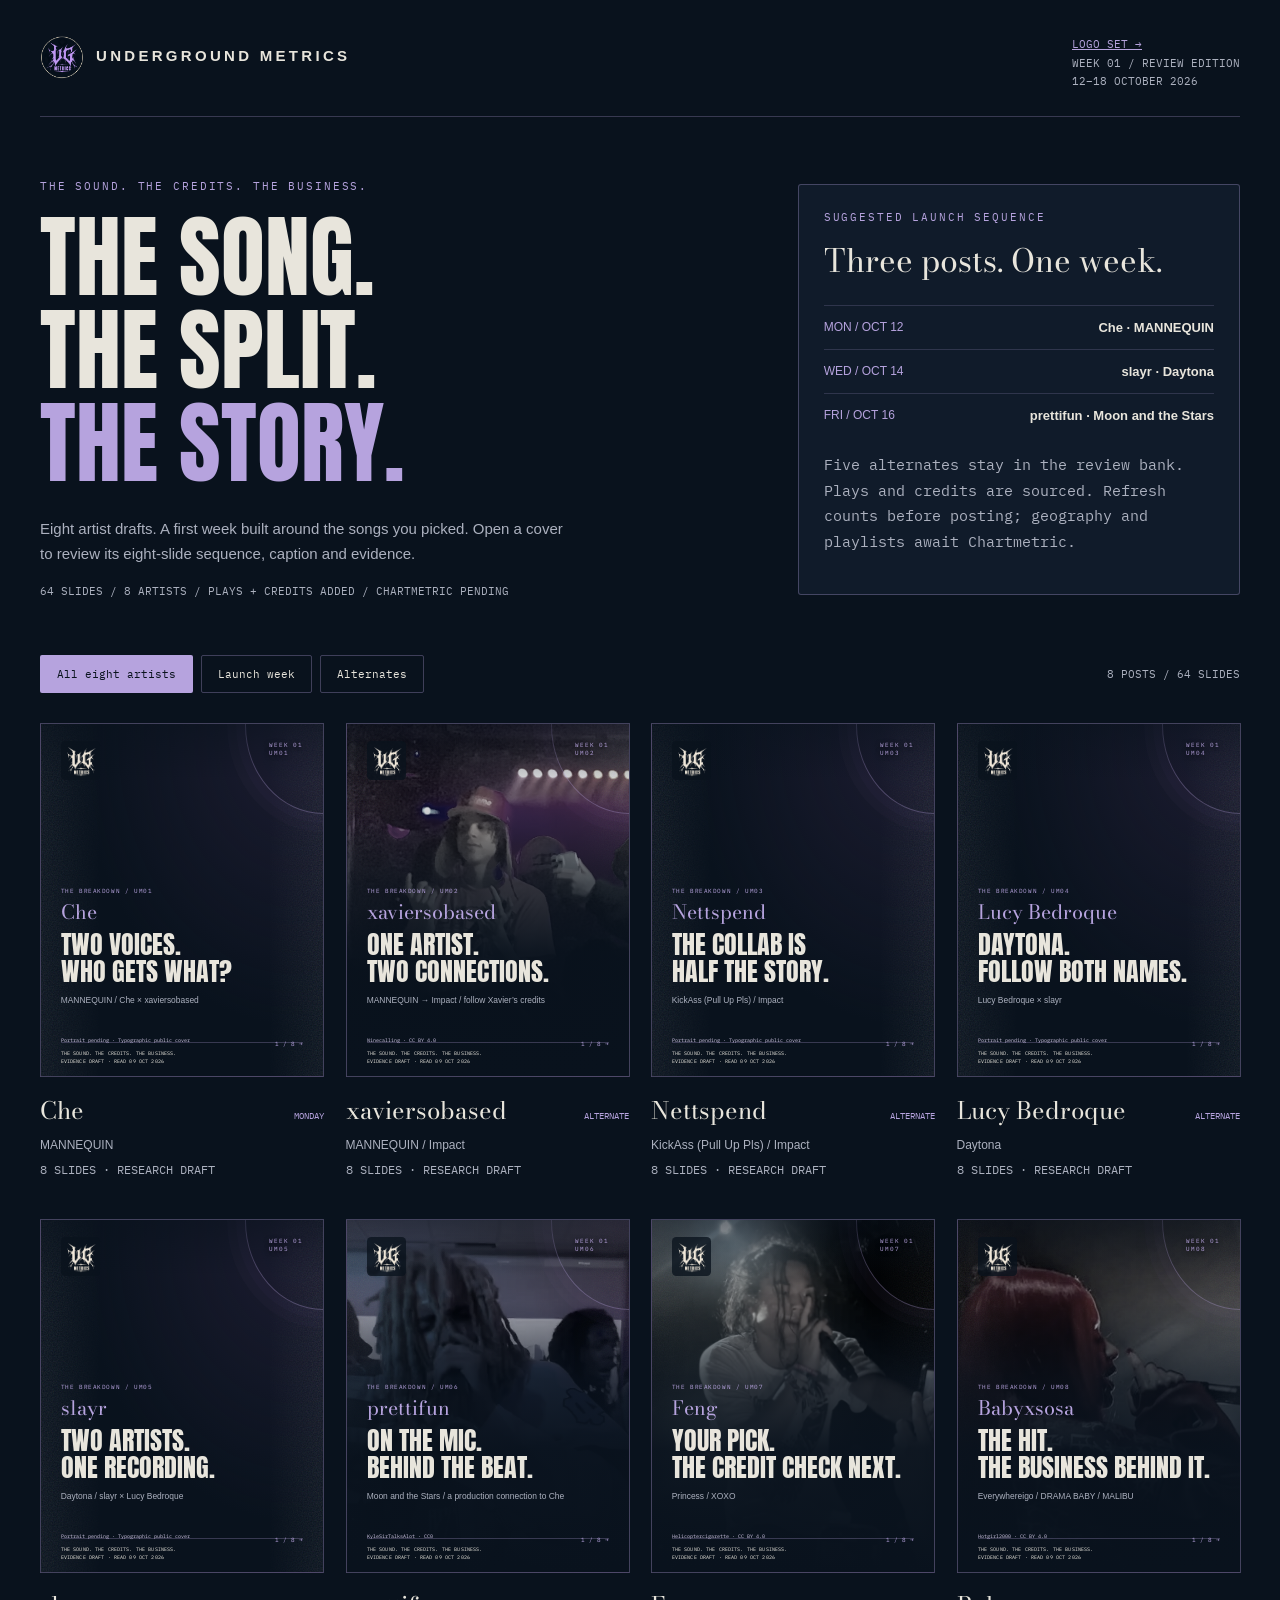
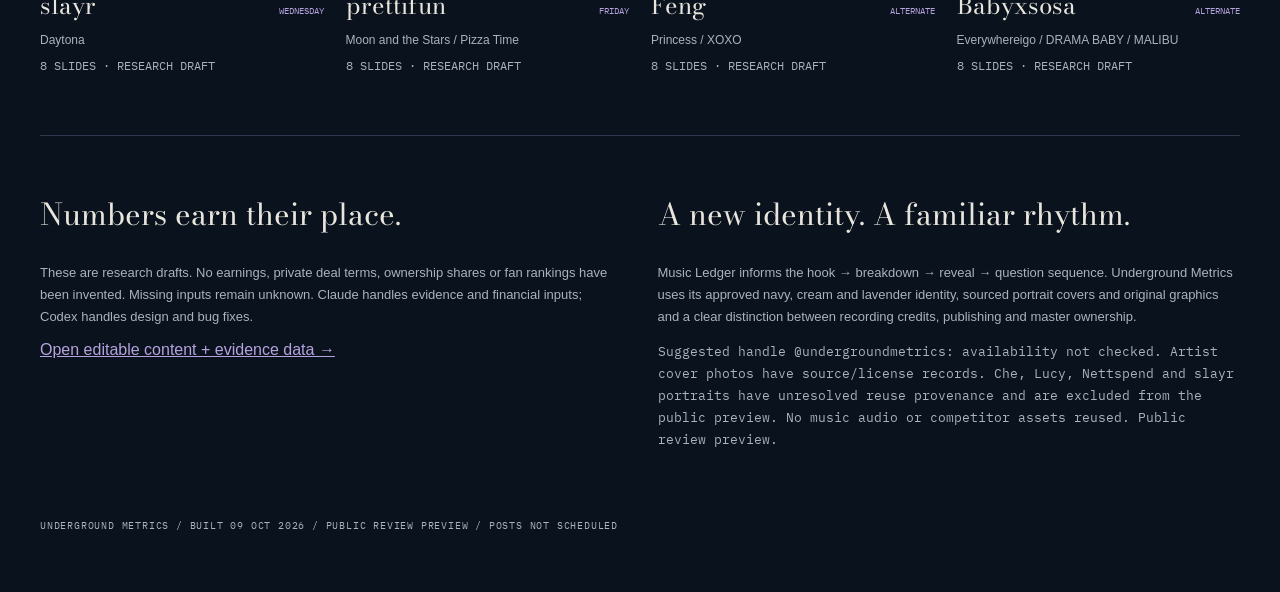
==== commit c71b3d37: "Give publishing slides more footer clearance on phones" ====
--- a/index.html
+++ b/index.html
@@ -5,7 +5,7 @@
 
 /* Consistent ownership mark: competitor-informed, clear of editorial content. */
 .slide-top{height:20cqw;align-items:flex-start}.slide-brand{width:14cqw;height:14cqw;flex:none;display:flex;align-items:center;justify-content:center}.slide-brand img{width:100%;height:100%;object-fit:contain}.slide-main{height:calc(100% - 20cqw)}.art.cover .slide-brand{background:#09121dc7;border-radius:1.5cqw;padding:1cqw}.closing-brand{display:block;width:24cqw;height:24cqw;object-fit:contain;align-self:center;margin-bottom:3cqw}.art.close h3{font-size:8cqw}
-.art.credits h3,.art.publishing h3,.art.master h3{font-size:8cqw}.art.credits .body,.art.publishing .body,.art.master .body{font-size:2.8cqw}.art.credits .row,.art.publishing .row,.art.master .row{font-size:2.3cqw;padding:1.7cqw 0;grid-template-columns:.85fr 1.4fr}.art.publishing .slide-main,.art.master .slide-main,.art.credits .slide-main{justify-content:flex-start;padding-top:3cqw}</style><meta name="gallery-revision" content="46d8f84169d5"></head><body><div class="shell"><header><div class="logo"><img src="assets/branding/ug-metrics-cut-avatar.png" alt="UG Metrics logo" width="44" height="44" style="vertical-align:middle;margin-right:12px">UNDERGROUND METRICS</div><div class="small"><a href="logos.html">LOGO SET →</a><br>WEEK 01 / REVIEW EDITION<br>12–18 OCTOBER 2026</div></header><section class="hero"><div><div class="eyebrow">The sound. The credits. The business.</div><h1>THE SONG.<br>THE SPLIT.<br><em>THE STORY.</em></h1><p>Eight artist drafts. A first week built around the songs you picked. Open a cover to review its eight-slide sequence, caption and evidence.</p><div class="small">64 SLIDES / 8 ARTISTS / PLAYS + CREDITS ADDED / CHARTMETRIC PENDING</div></div><aside class="plan"><div class="eyebrow">Suggested launch sequence</div><h2>Three posts. One week.</h2><div class="plan-row"><span>MON / OCT 12</span><strong>Che · MANNEQUIN</strong></div><div class="plan-row"><span>WED / OCT 14</span><strong>slayr · Daytona</strong></div><div class="plan-row"><span>FRI / OCT 16</span><strong>prettifun · Moon and the Stars</strong></div><p class="small">Five alternates stay in the review bank. Plays and credits are sourced. Refresh counts before posting; geography and playlists await Chartmetric.</p></aside></section><nav class="toolbar" aria-label="Gallery filters"><button data-filter="all" aria-pressed="true">All eight artists</button><button data-filter="launch" aria-pressed="false">Launch week</button><button data-filter="alt" aria-pressed="false">Alternates</button><span class="small" id="count"></span></nav><main class="grid" id="grid"></main><section class="notes"><div><h2>Numbers earn their place.</h2><p>These are research drafts. No earnings, private deal terms, ownership shares or fan rankings have been invented. Missing inputs remain unknown. Claude handles evidence and financial inputs; Codex handles design and bug fixes.</p><a href="posts.json">Open editable content + evidence data →</a></div><div><h2>A new identity. A familiar rhythm.</h2><p>Music Ledger informs the hook → breakdown → reveal → question sequence. Underground Metrics uses its approved navy, cream and lavender identity, sourced portrait covers and original graphics and a clear distinction between recording credits, publishing and master ownership.</p><p class="small">Suggested handle @undergroundmetrics: availability not checked. Artist cover photos have source/license records. Che and Lucy photos are review references with reuse permission unresolved. No music audio or competitor assets reused. Public review preview.</p></div></section><footer>UNDERGROUND METRICS / BUILT 09 OCT 2026 / PUBLIC REVIEW PREVIEW / POSTS NOT SCHEDULED</footer></div><dialog id="modal"><div class="dialog-top"><span class="small" id="modal-label"></span><button id="close" aria-label="Close post preview">×</button></div><div class="dialog-grid"><div><div class="viewer" id="slide"></div><div class="nav"><button id="prev" aria-label="Previous slide">← Previous</button><span class="small" id="position"></span><button id="next" aria-label="Next slide">Next →</button></div><div class="thumbs" id="thumbs"></div></div><aside class="details" id="details"></aside></div></dialog><script>
+.art.credits h3,.art.publishing h3,.art.master h3{font-size:8cqw}.art.credits .body,.art.publishing .body,.art.master .body{font-size:2.8cqw}.art.credits .row,.art.publishing .row,.art.master .row{font-size:2.3cqw;padding:1.7cqw 0;grid-template-columns:.85fr 1.4fr}.art.publishing .slide-main,.art.master .slide-main,.art.credits .slide-main{justify-content:flex-start;padding-top:3cqw}.art.publishing .row{padding:1.2cqw 0}</style><meta name="gallery-revision" content="1449b18cd61c"></head><body><div class="shell"><header><div class="logo"><img src="assets/branding/ug-metrics-cut-avatar.png" alt="UG Metrics logo" width="44" height="44" style="vertical-align:middle;margin-right:12px">UNDERGROUND METRICS</div><div class="small"><a href="logos.html">LOGO SET →</a><br>WEEK 01 / REVIEW EDITION<br>12–18 OCTOBER 2026</div></header><section class="hero"><div><div class="eyebrow">The sound. The credits. The business.</div><h1>THE SONG.<br>THE SPLIT.<br><em>THE STORY.</em></h1><p>Eight artist drafts. A first week built around the songs you picked. Open a cover to review its eight-slide sequence, caption and evidence.</p><div class="small">64 SLIDES / 8 ARTISTS / PLAYS + CREDITS ADDED / CHARTMETRIC PENDING</div></div><aside class="plan"><div class="eyebrow">Suggested launch sequence</div><h2>Three posts. One week.</h2><div class="plan-row"><span>MON / OCT 12</span><strong>Che · MANNEQUIN</strong></div><div class="plan-row"><span>WED / OCT 14</span><strong>slayr · Daytona</strong></div><div class="plan-row"><span>FRI / OCT 16</span><strong>prettifun · Moon and the Stars</strong></div><p class="small">Five alternates stay in the review bank. Plays and credits are sourced. Refresh counts before posting; geography and playlists await Chartmetric.</p></aside></section><nav class="toolbar" aria-label="Gallery filters"><button data-filter="all" aria-pressed="true">All eight artists</button><button data-filter="launch" aria-pressed="false">Launch week</button><button data-filter="alt" aria-pressed="false">Alternates</button><span class="small" id="count"></span></nav><main class="grid" id="grid"></main><section class="notes"><div><h2>Numbers earn their place.</h2><p>These are research drafts. No earnings, private deal terms, ownership shares or fan rankings have been invented. Missing inputs remain unknown. Claude handles evidence and financial inputs; Codex handles design and bug fixes.</p><a href="posts.json">Open editable content + evidence data →</a></div><div><h2>A new identity. A familiar rhythm.</h2><p>Music Ledger informs the hook → breakdown → reveal → question sequence. Underground Metrics uses its approved navy, cream and lavender identity, sourced portrait covers and original graphics and a clear distinction between recording credits, publishing and master ownership.</p><p class="small">Suggested handle @undergroundmetrics: availability not checked. Artist cover photos have source/license records. Che, Lucy, Nettspend and slayr portraits have unresolved reuse provenance and are excluded from the public preview. No music audio or competitor assets reused. Public review preview.</p></div></section><footer>UNDERGROUND METRICS / BUILT 09 OCT 2026 / PUBLIC REVIEW PREVIEW / POSTS NOT SCHEDULED</footer></div><dialog id="modal"><div class="dialog-top"><span class="small" id="modal-label"></span><button id="close" aria-label="Close post preview">×</button></div><div class="dialog-grid"><div><div class="viewer" id="slide"></div><div class="nav"><button id="prev" aria-label="Previous slide">← Previous</button><span class="small" id="position"></span><button id="next" aria-label="Next slide">Next →</button></div><div class="thumbs" id="thumbs"></div></div><aside class="details" id="details"></aside></div></dialog><script>
 const DATA={"brand": {"name": "Underground Metrics", "tagline": "The sound. The credits. The business.", "suggested_handle": "@undergroundmetrics", "handle_status": "availability not checked", "palette": ["#09121D", "#E8E5DC", "#B6A3DE", "#7959C5"], "fonts": ["Anton", "Bodoni Moda", "IBM Plex Mono"]}, "built": "2026-10-09", "sources": {"credits": {"label": "Saved Spotify shared recording credits", "url": "assets/recording-credits.json", "status": "Saved evidence, 2026-10-08"}, "impact": {"label": "Official Impact release link", "url": "https://nettspend.lnk.to/impact", "status": "Opened 2026-10-09"}, "pretti": {"label": "The FADER: prettifun interview", "url": "https://www.thefader.com/2025/08/04/prettifun-funhouse-deluxe-interview/", "status": "Opened 2026-10-09; production context, no deal figures"}, "moon": {"label": "Album of the Year listener discussion", "url": "https://www.albumoftheyear.org/album/1814760-prettifun-moon-and-the-stars/comments/", "status": "Opened 2026-10-09; mixed listener reactions"}, "daytona": {"label": "Rainy Day Music review", "url": "https://rainydaymusic.org/2026/04/14/half-blood-bloodluxe-slayr/", "status": "Opened 2026-10-09; critic pick, not fan consensus"}, "feng": {"label": "Feng fan top-three thread", "url": "https://www.reddit.com/r/fengeveryday/comments/1tgx6qg/top_3_feng_songs/", "status": "Opened 2026-10-09; small sample, catalog credits pending"}, "sosa": {"label": "The FADER: Babyxsosa review", "url": "https://www.thefader.com/2024/10/25/babyxsosa-babyonce-album-review-rap-blog", "status": "Opened 2026-10-09; named hit songs, no ownership evidence"}, "fan": {"label": "Supplied MANNEQUIN fan discussion", "url": "https://www.reddit.com/r/xaviersobased1c/comments/1memtid", "status": "Fetch failed 2026-10-09; not used to support fan-consensus claims"}, "rights": {"label": "US Copyright Office: composition and recording distinction", "url": "https://www.copyright.gov/engage/musicians/", "status": "Opened 2026-10-09; general background only"}, "UMT-01": {"label": "MANNEQUIN: Spotify plays and release credits", "url": "https://open.spotify.com/track/4BOZwlrJLGTPmePx9mM9pu", "status": "Observed Oct 9, 2026 UTC; lifetime display count, not income. Linked release versions counted once."}, "UMT-02": {"label": "Impact: Spotify plays and release credits", "url": "https://open.spotify.com/track/2xTk9wtJ6mWf7YV6ppmdCK", "status": "Observed Oct 9, 2026 UTC; lifetime display count, not income. Linked release versions counted once."}, "UMT-03": {"label": "KickAss (Pull Up Pls): Spotify plays and release credits", "url": "https://open.spotify.com/track/7BZaBWzwPGRRswyT5KHSbK", "status": "Observed Oct 9, 2026 UTC; lifetime display count, not income. Linked release versions counted once."}, "UMT-04": {"label": "Daytona: Spotify plays and release credits", "url": "https://open.spotify.com/track/1z8YIll8YL4H0HqWH6MRH8", "status": "Observed Oct 9, 2026 UTC; lifetime display count, not income. Linked release versions counted once."}, "UMT-05": {"label": "Moon and the Stars: Spotify plays and release credits", "url": "https://open.spotify.com/track/4aY54agzacXyMxb7jowbOv", "status": "Observed Oct 9, 2026 UTC; lifetime display count, not income. Linked release versions counted once."}, "UMT-06": {"label": "Pizza Time: Spotify plays and release credits", "url": "https://open.spotify.com/track/3pxg2vxImneIXH7Kt4raVM", "status": "Observed Oct 9, 2026 UTC; lifetime display count, not income. Linked release versions counted once."}, "UMT-07": {"label": "Princess: Spotify plays and release credits", "url": "https://open.spotify.com/track/7hKUH1NXQXOt6bQjHhRZQg", "status": "Observed Oct 9, 2026 UTC; lifetime display count, not income. Linked release versions counted once."}, "UMT-08": {"label": "XOXO: Spotify plays and release credits", "url": "https://open.spotify.com/track/0LIEtliIARSvMc5niYy0OX", "status": "Observed Oct 9, 2026 UTC; lifetime display count, not income. Linked release versions counted once."}, "UMT-09": {"label": "Everywhereigo: Spotify plays and release credits", "url": "https://open.spotify.com/track/6oiHTXuIctrIwtHe5cgXv6", "status": "Observed Oct 9, 2026 UTC; lifetime display count, not income. Linked release versions counted once."}, "UMT-10": {"label": "DRAMA BABY / MALIBU: Spotify plays and release credits", "url": "https://open.spotify.com/track/0JlIREROiyPWzUNhlIpOns", "status": "Observed Oct 9, 2026 UTC; lifetime display count, not income. Linked release versions counted once."}}, "posts": [{"id": "UM01", "artist": "Che", "tracks": ["MANNEQUIN"], "headline": "TWO VOICES.\nWHO GETS WHAT?", "sub": "MANNEQUIN / Che × xaviersobased", "day": "Monday", "angle": "Che × xaviersobased / confirmed shared recording credit", "source_ids": ["UMT-01"], "recording_credits": [["MANNEQUIN / artists", "Che, xaviersobased"], ["MANNEQUIN / producers", "CXO"]], "signal": "Saved Spotify metadata lists Che and xaviersobased on this recording. That establishes a collaboration, not its financial split.", "question": "WHOSE PART DO YOU REPLAY?", "publishing": {"writers": {"MANNEQUIN": "Chase Mitchell, Xavier Lopez"}, "ownership_splits": null, "publishers": null, "registration_status": {"MANNEQUIN": "Probable match; confirmation pending"}}, "master": {"owner": null, "artist_split": null, "recoupment": null, "release_lines": {"MANNEQUIN": "℗ 2025 Che"}}, "metrics": {"spotify_streams": 22049477, "as_of": "2026-10-09", "gross_revenue": null, "artist_net": null, "recordings": [{"track_id": "UMT-01", "title": "MANNEQUIN", "spotify_play_count": 22049477, "observed_at_utc": "2026-10-09T08:12:11.825Z", "spotify_track_id": "4BOZwlrJLGTPmePx9mM9pu"}]}, "status": "Evidence draft — plays and credits added; Chartmetric pending", "slides": [{"kind": "cover", "eyebrow": "THE BREAKDOWN / UM01", "headline": "TWO VOICES.\nWHO GETS WHAT?", "body": "MANNEQUIN / Che × xaviersobased", "rows": []}, {"kind": "credits", "eyebrow": "01 / THE RECORDING", "headline": "START WITH THE CREDITS.", "body": "As credited on the release, read Oct 9, 2026. Billing and production credits do not establish payment terms.", "rows": [["MANNEQUIN / artists", "Che, xaviersobased"], ["MANNEQUIN / producers", "CXO"]]}, {"kind": "publishing", "eyebrow": "02 / THE SONG", "headline": "WHO WROTE IT?", "body": "Writer credits and collection records are separate. Registered collection shares are for US mechanical royalties; they are not ownership, writer splits or income.", "rows": [["MANNEQUIN / credited writers", "Chase Mitchell, Xavier Lopez"], ["Publishing ownership / writer splits", "Not public"], ["MANNEQUIN / collection record", "Probable match; confirmation pending"]], "registration_details": []}, {"kind": "master", "eyebrow": "03 / THE MASTER", "headline": "WHO OWNS THE RECORDING?", "body": "The release line is metadata, not proof of beneficial ownership. Contracts, royalty shares and recoupment terms are not public.", "rows": [["MANNEQUIN / release line", "℗ 2025 Che"], ["Master owner / deal terms", "Not public"], ["Artist take-home", "Not established"]]}, {"kind": "takeaway", "eyebrow": "04 / THE TAKEAWAY", "headline": "THE PLAYS.\nNOT THE PAYOUT.", "body": "Lifetime Spotify display counts, read Oct 9, 2026. Linked versions count once. Plays do not establish anyone’s income.", "rows": [["MANNEQUIN / Spotify plays", "22,049,477"], ["Revenue model", "Not calculated"], ["Artist take-home", "Not established"]]}, {"kind": "geography", "eyebrow": "05 / THE AUDIENCE", "headline": "WHERE THEY\nLISTEN.", "body": "Che / Spotify listener geography. Country counts or shares will come from a dated Chartmetric capture.", "rows": [["Top country", "Awaiting Chartmetric"], ["Second country", "Awaiting Chartmetric"], ["Third country", "Awaiting Chartmetric"], ["Observation / estimate status", "Not captured"]]}, {"kind": "playlists", "eyebrow": "06 / THE PLAYLISTS", "headline": "THREE LISTS.\nONE SONG.", "body": "MANNEQUIN / track-specific playlist placements. Ranking metric and date will be labeled when verified.", "rows": [["01 / Playlist", "Awaiting Chartmetric"], ["02 / Playlist", "Awaiting Chartmetric"], ["03 / Playlist", "Awaiting Chartmetric"], ["Song streams from these lists", "Not available"]]}, {"kind": "close", "eyebrow": "07 / YOUR NEXT DEEP DIVE", "headline": "WHOSE PART DO YOU REPLAY?", "body": "Save the song. Follow the credits. Tell us which breakdown you want next.", "rows": []}], "caption": "Che: MANNEQUIN. Saved Spotify metadata lists Che and xaviersobased on this recording. That establishes a collaboration, not its financial split. Spotify plays, read Oct 9, 2026: MANNEQUIN 22,049,477. Publishing ownership, master ownership and private deal terms are not established. Collection registrations are not ownership or income. Whose part do you replay?", "cover_photo": {"file": "", "source_url": "https://open.spotify.com/artist/5A7T1LAGJg5NXySBoIKUmF", "image_url": "https://image-cdn-fa.spotifycdn.com/image/ab6761610000e5eb856122aa629701a14755ab65", "license": "Typographic public cover", "creator": "Portrait pending", "reuse_status": "Source photo excluded from public preview; permission unresolved", "changes": "No third-party portrait displayed in public cover."}, "audience_geography": {"source": "Chartmetric", "scope": "artist-level Spotify listeners, not song-level", "platform": "Spotify", "observed_at": null, "estimate_status": "unknown pending source capture", "countries": null, "cities": null, "percentage_denominator": null, "status": "awaiting Claude research"}, "playlist_analysis": {"track": "MANNEQUIN", "scope": "exact recording, one song per ranking", "source": "Chartmetric", "ranking_metric": null, "window": null, "top_three": null, "attributed_streams": null, "status": "awaiting Claude research", "rule": "Playlist followers, reach and estimated listeners do not establish streams attributed to this song."}, "research_track_ids": ["UMT-01"]}, {"id": "UM02", "artist": "xaviersobased", "tracks": ["MANNEQUIN", "Impact"], "headline": "ONE ARTIST.\nTWO CONNECTIONS.", "sub": "MANNEQUIN → Impact / follow Xavier’s credits", "day": "Alternate", "angle": "Recording credits", "source_ids": ["impact", "UMT-01", "UMT-02"], "recording_credits": [["MANNEQUIN / artists", "Che, xaviersobased"], ["MANNEQUIN / producers", "CXO"], ["Impact / artists", "Nettspend, xaviersobased"], ["Impact / producers", "ss3bby, Jet Jack Barker"]], "signal": "MANNEQUIN and Impact connect Xavier with Che and Nettspend. The official Impact link confirms both names.", "question": "MANNEQUIN OR IMPACT?", "publishing": {"writers": {"MANNEQUIN": "Chase Mitchell, Xavier Lopez", "Impact": "Jet Jack Barker, Gunner Shepardson, Xavier Lopez, Sebastian Emmanuel Aguilar"}, "ownership_splits": null, "publishers": null, "registration_status": {"MANNEQUIN": "Probable match; confirmation pending", "Impact": "Probable match; confirmation pending"}}, "master": {"owner": null, "artist_split": null, "recoupment": null, "release_lines": {"MANNEQUIN": "℗ 2025 Che", "Impact": "℗ 2025 Nettspend, under exclusive license to Grade A Productions, LLC/Interscope Records"}}, "metrics": {"spotify_streams": null, "as_of": "2026-10-09", "gross_revenue": null, "artist_net": null, "recordings": [{"track_id": "UMT-01", "title": "MANNEQUIN", "spotify_play_count": 22049477, "observed_at_utc": "2026-10-09T08:12:11.825Z", "spotify_track_id": "4BOZwlrJLGTPmePx9mM9pu"}, {"track_id": "UMT-02", "title": "Impact", "spotify_play_count": 17548303, "observed_at_utc": "2026-10-09T07:48:40.166Z", "spotify_track_id": "2xTk9wtJ6mWf7YV6ppmdCK"}]}, "status": "Evidence draft — plays and credits added; Chartmetric pending", "slides": [{"kind": "cover", "eyebrow": "THE BREAKDOWN / UM02", "headline": "ONE ARTIST.\nTWO CONNECTIONS.", "body": "MANNEQUIN → Impact / follow Xavier’s credits", "rows": []}, {"kind": "credits", "eyebrow": "01 / THE RECORDING", "headline": "START WITH THE CREDITS.", "body": "As credited on the release, read Oct 9, 2026. Billing and production credits do not establish payment terms.", "rows": [["MANNEQUIN / artists", "Che, xaviersobased"], ["MANNEQUIN / producers", "CXO"], ["Impact / artists", "Nettspend, xaviersobased"], ["Impact / producers", "ss3bby, Jet Jack Barker"]]}, {"kind": "publishing", "eyebrow": "02 / THE SONG", "headline": "WHO WROTE IT?", "body": "Writer credits and collection records are separate. Registered collection shares are for US mechanical royalties; they are not ownership, writer splits or income.", "rows": [["MANNEQUIN / credited writers", "Chase Mitchell, Xavier Lopez"], ["Impact / credited writers", "Jet Jack Barker, Gunner Shepardson, Xavier Lopez, Sebastian Emmanuel Aguilar"], ["Publishing ownership / writer splits", "Not public"], ["MANNEQUIN / collection record", "Probable match; confirmation pending"], ["Impact / collection record", "Probable match; confirmation pending"]], "registration_details": []}, {"kind": "master", "eyebrow": "03 / THE MASTER", "headline": "WHO OWNS THE RECORDING?", "body": "The release line is metadata, not proof of beneficial ownership. Contracts, royalty shares and recoupment terms are not public.", "rows": [["MANNEQUIN / release line", "℗ 2025 Che"], ["Impact / release line", "℗ 2025 Nettspend, under exclusive license to Grade A Productions, LLC/Interscope Records"], ["Master owner / deal terms", "Not public"], ["Artist take-home", "Not established"]]}, {"kind": "takeaway", "eyebrow": "04 / THE TAKEAWAY", "headline": "THE PLAYS.\nNOT THE PAYOUT.", "body": "Lifetime Spotify display counts, read Oct 9, 2026. Linked versions count once. Plays do not establish anyone’s income.", "rows": [["MANNEQUIN / Spotify plays", "22,049,477"], ["Impact / Spotify plays", "17,548,303"], ["Revenue model", "Not calculated"], ["Artist take-home", "Not established"]]}, {"kind": "geography", "eyebrow": "05 / THE AUDIENCE", "headline": "WHERE THEY\nLISTEN.", "body": "xaviersobased / Spotify listener geography. Country counts or shares will come from a dated Chartmetric capture.", "rows": [["Top country", "Awaiting Chartmetric"], ["Second country", "Awaiting Chartmetric"], ["Third country", "Awaiting Chartmetric"], ["Observation / estimate status", "Not captured"]]}, {"kind": "playlists", "eyebrow": "06 / THE PLAYLISTS", "headline": "THREE LISTS.\nONE SONG.", "body": "MANNEQUIN / track-specific playlist placements. Ranking metric and date will be labeled when verified.", "rows": [["01 / Playlist", "Awaiting Chartmetric"], ["02 / Playlist", "Awaiting Chartmetric"], ["03 / Playlist", "Awaiting Chartmetric"], ["Song streams from these lists", "Not available"]]}, {"kind": "close", "eyebrow": "07 / YOUR NEXT DEEP DIVE", "headline": "MANNEQUIN OR IMPACT?", "body": "Save the song. Follow the credits. Tell us which breakdown you want next.", "rows": []}], "caption": "xaviersobased: MANNEQUIN, Impact. MANNEQUIN and Impact connect Xavier with Che and Nettspend. The official Impact link confirms both names. Spotify plays, read Oct 9, 2026: MANNEQUIN 22,049,477; Impact 17,548,303. Publishing ownership, master ownership and private deal terms are not established. Collection registrations are not ownership or income. Mannequin or impact?", "cover_photo": {"file": "assets/photos/Xaviersobased_2-2-23.jpg", "source_url": "https://commons.wikimedia.org/wiki/File%3AXaviersobased_%282-2-23%29.jpg", "license": "CC BY 4.0", "license_url": "https://creativecommons.org/licenses/by/4.0", "creator": "Ninecalling", "reuse_status": "licensed", "changes": "Cropped, desaturated and darkened for the cover; CC BY-SA adaptation follows the same license where applicable."}, "audience_geography": {"source": "Chartmetric", "scope": "artist-level Spotify listeners, not song-level", "platform": "Spotify", "observed_at": null, "estimate_status": "unknown pending source capture", "countries": null, "cities": null, "percentage_denominator": null, "status": "awaiting Claude research"}, "playlist_analysis": {"track": "MANNEQUIN", "scope": "exact recording, one song per ranking", "source": "Chartmetric", "ranking_metric": null, "window": null, "top_three": null, "attributed_streams": null, "status": "awaiting Claude research", "rule": "Playlist followers, reach and estimated listeners do not establish streams attributed to this song."}, "research_track_ids": ["UMT-01", "UMT-02"]}, {"id": "UM03", "artist": "Nettspend", "tracks": ["KickAss (Pull Up Pls)", "Impact"], "headline": "THE COLLAB IS\nHALF THE STORY.", "sub": "KickAss (Pull Up Pls) / Impact", "day": "Alternate", "angle": "Recording credits", "source_ids": ["impact", "UMT-03", "UMT-02"], "recording_credits": [["KickAss (Pull Up Pls) / artists", "Che, Nettspend"], ["KickAss (Pull Up Pls) / producers", "Che"], ["Impact / artists", "Nettspend, xaviersobased"], ["Impact / producers", "ss3bby, Jet Jack Barker"]], "signal": "Both recordings credit two main artists. Billing does not reveal a fee or royalty share.", "question": "WHICH COLLAB HITS HARDER?", "publishing": {"writers": {"KickAss (Pull Up Pls)": "Chase Mitchell, Nettspend", "Impact": "Jet Jack Barker, Gunner Shepardson, Xavier Lopez, Sebastian Emmanuel Aguilar"}, "ownership_splits": null, "publishers": null, "registration_status": {"KickAss (Pull Up Pls)": "No match found in this search", "Impact": "Probable match; confirmation pending"}}, "master": {"owner": null, "artist_split": null, "recoupment": null, "release_lines": {"KickAss (Pull Up Pls)": "℗ 2026 Che", "Impact": "℗ 2025 Nettspend, under exclusive license to Grade A Productions, LLC/Interscope Records"}}, "metrics": {"spotify_streams": null, "as_of": "2026-10-09", "gross_revenue": null, "artist_net": null, "recordings": [{"track_id": "UMT-03", "title": "KickAss (Pull Up Pls)", "spotify_play_count": 1989547, "observed_at_utc": "2026-10-09T07:46:23.150Z", "spotify_track_id": "7BZaBWzwPGRRswyT5KHSbK"}, {"track_id": "UMT-02", "title": "Impact", "spotify_play_count": 17548303, "observed_at_utc": "2026-10-09T07:48:40.166Z", "spotify_track_id": "2xTk9wtJ6mWf7YV6ppmdCK"}]}, "status": "Evidence draft — plays and credits added; Chartmetric pending", "slides": [{"kind": "cover", "eyebrow": "THE BREAKDOWN / UM03", "headline": "THE COLLAB IS\nHALF THE STORY.", "body": "KickAss (Pull Up Pls) / Impact", "rows": []}, {"kind": "credits", "eyebrow": "01 / THE RECORDING", "headline": "START WITH THE CREDITS.", "body": "As credited on the release, read Oct 9, 2026. Billing and production credits do not establish payment terms.", "rows": [["KickAss (Pull Up Pls) / artists", "Che, Nettspend"], ["KickAss (Pull Up Pls) / producers", "Che"], ["Impact / artists", "Nettspend, xaviersobased"], ["Impact / producers", "ss3bby, Jet Jack Barker"]]}, {"kind": "publishing", "eyebrow": "02 / THE SONG", "headline": "WHO WROTE IT?", "body": "Writer credits and collection records are separate. Registered collection shares are for US mechanical royalties; they are not ownership, writer splits or income.", "rows": [["KickAss (Pull Up Pls) / credited writers", "Chase Mitchell, Nettspend"], ["Impact / credited writers", "Jet Jack Barker, Gunner Shepardson, Xavier Lopez, Sebastian Emmanuel Aguilar"], ["Publishing ownership / writer splits", "Not public"], ["KickAss (Pull Up Pls) / collection record", "No match found in this search"], ["Impact / collection record", "Probable match; confirmation pending"]], "registration_details": []}, {"kind": "master", "eyebrow": "03 / THE MASTER", "headline": "WHO OWNS THE RECORDING?", "body": "The release line is metadata, not proof of beneficial ownership. Contracts, royalty shares and recoupment terms are not public.", "rows": [["KickAss (Pull Up Pls) / release line", "℗ 2026 Che"], ["Impact / release line", "℗ 2025 Nettspend, under exclusive license to Grade A Productions, LLC/Interscope Records"], ["Master owner / deal terms", "Not public"], ["Artist take-home", "Not established"]]}, {"kind": "takeaway", "eyebrow": "04 / THE TAKEAWAY", "headline": "THE PLAYS.\nNOT THE PAYOUT.", "body": "Lifetime Spotify display counts, read Oct 9, 2026. Linked versions count once. Plays do not establish anyone’s income.", "rows": [["KickAss (Pull Up Pls) / Spotify plays", "1,989,547"], ["Impact / Spotify plays", "17,548,303"], ["Revenue model", "Not calculated"], ["Artist take-home", "Not established"]]}, {"kind": "geography", "eyebrow": "05 / THE AUDIENCE", "headline": "WHERE THEY\nLISTEN.", "body": "Nettspend / Spotify listener geography. Country counts or shares will come from a dated Chartmetric capture.", "rows": [["Top country", "Awaiting Chartmetric"], ["Second country", "Awaiting Chartmetric"], ["Third country", "Awaiting Chartmetric"], ["Observation / estimate status", "Not captured"]]}, {"kind": "playlists", "eyebrow": "06 / THE PLAYLISTS", "headline": "THREE LISTS.\nONE SONG.", "body": "KickAss (Pull Up Pls) / track-specific playlist placements. Ranking metric and date will be labeled when verified.", "rows": [["01 / Playlist", "Awaiting Chartmetric"], ["02 / Playlist", "Awaiting Chartmetric"], ["03 / Playlist", "Awaiting Chartmetric"], ["Song streams from these lists", "Not available"]]}, {"kind": "close", "eyebrow": "07 / YOUR NEXT DEEP DIVE", "headline": "WHICH COLLAB HITS HARDER?", "body": "Save the song. Follow the credits. Tell us which breakdown you want next.", "rows": []}], "caption": "Nettspend: KickAss (Pull Up Pls), Impact. Both recordings credit two main artists. Billing does not reveal a fee or royalty share. Spotify plays, read Oct 9, 2026: KickAss (Pull Up Pls) 1,989,547; Impact 17,548,303. Publishing ownership, master ownership and private deal terms are not established. Collection registrations are not ownership or income. Which collab hits harder?", "cover_photo": {"file": "", "source_url": "https://commons.wikimedia.org/wiki/File%3ANettspend.webp", "license": "Typographic public cover", "license_url": "https://creativecommons.org/licenses/by/4.0", "creator": "Portrait pending", "reuse_status": "Source photo excluded from public preview; permission unresolved", "changes": "No third-party portrait displayed in public cover."}, "audience_geography": {"source": "Chartmetric", "scope": "artist-level Spotify listeners, not song-level", "platform": "Spotify", "observed_at": null, "estimate_status": "unknown pending source capture", "countries": null, "cities": null, "percentage_denominator": null, "status": "awaiting Claude research"}, "playlist_analysis": {"track": "KickAss (Pull Up Pls)", "scope": "exact recording, one song per ranking", "source": "Chartmetric", "ranking_metric": null, "window": null, "top_three": null, "attributed_streams": null, "status": "awaiting Claude research", "rule": "Playlist followers, reach and estimated listeners do not establish streams attributed to this song."}, "research_track_ids": ["UMT-03", "UMT-02"]}, {"id": "UM04", "artist": "Lucy Bedroque", "tracks": ["Daytona"], "headline": "DAYTONA.\nFOLLOW BOTH NAMES.", "sub": "Lucy Bedroque × slayr", "day": "Alternate", "angle": "Recording credits", "source_ids": ["daytona", "UMT-04"], "recording_credits": [["Daytona / artists", "slayr, Lucy Bedroque"], ["Daytona / producers", "slayr, M8I, Chris Marek"]], "signal": "Spotify metadata confirms both recording artists. A Rainy Day Music review names Daytona among its best tracks; that is one critic’s assessment.", "question": "WHO BROUGHT YOU TO DAYTONA?", "publishing": {"writers": {"Daytona": "slayr, Lucy Bedroque, M8I, Chris Marek"}, "ownership_splits": null, "publishers": null, "registration_status": {"Daytona": "No match found in this search"}}, "master": {"owner": null, "artist_split": null, "recoupment": null, "release_lines": {"Daytona": "℗ 2026 slayr"}}, "metrics": {"spotify_streams": 6451009, "as_of": "2026-10-09", "gross_revenue": null, "artist_net": null, "recordings": [{"track_id": "UMT-04", "title": "Daytona", "spotify_play_count": 6451009, "observed_at_utc": "2026-10-09T07:46:28.468Z", "spotify_track_id": "1z8YIll8YL4H0HqWH6MRH8"}]}, "status": "Evidence draft — plays and credits added; Chartmetric pending", "slides": [{"kind": "cover", "eyebrow": "THE BREAKDOWN / UM04", "headline": "DAYTONA.\nFOLLOW BOTH NAMES.", "body": "Lucy Bedroque × slayr", "rows": []}, {"kind": "credits", "eyebrow": "01 / THE RECORDING", "headline": "START WITH THE CREDITS.", "body": "As credited on the release, read Oct 9, 2026. Billing and production credits do not establish payment terms.", "rows": [["Daytona / artists", "slayr, Lucy Bedroque"], ["Daytona / producers", "slayr, M8I, Chris Marek"]]}, {"kind": "publishing", "eyebrow": "02 / THE SONG", "headline": "WHO WROTE IT?", "body": "Writer credits and collection records are separate. Registered collection shares are for US mechanical royalties; they are not ownership, writer splits or income.", "rows": [["Daytona / credited writers", "slayr, Lucy Bedroque, M8I, Chris Marek"], ["Publishing ownership / writer splits", "Not public"], ["Daytona / collection record", "No match found in this search"]], "registration_details": []}, {"kind": "master", "eyebrow": "03 / THE MASTER", "headline": "WHO OWNS THE RECORDING?", "body": "The release line is metadata, not proof of beneficial ownership. Contracts, royalty shares and recoupment terms are not public.", "rows": [["Daytona / release line", "℗ 2026 slayr"], ["Master owner / deal terms", "Not public"], ["Artist take-home", "Not established"]]}, {"kind": "takeaway", "eyebrow": "04 / THE TAKEAWAY", "headline": "THE PLAYS.\nNOT THE PAYOUT.", "body": "Lifetime Spotify display counts, read Oct 9, 2026. Linked versions count once. Plays do not establish anyone’s income.", "rows": [["Daytona / Spotify plays", "6,451,009"], ["Revenue model", "Not calculated"], ["Artist take-home", "Not established"]]}, {"kind": "geography", "eyebrow": "05 / THE AUDIENCE", "headline": "WHERE THEY\nLISTEN.", "body": "Lucy Bedroque / Spotify listener geography. Country counts or shares will come from a dated Chartmetric capture.", "rows": [["Top country", "Awaiting Chartmetric"], ["Second country", "Awaiting Chartmetric"], ["Third country", "Awaiting Chartmetric"], ["Observation / estimate status", "Not captured"]]}, {"kind": "playlists", "eyebrow": "06 / THE PLAYLISTS", "headline": "THREE LISTS.\nONE SONG.", "body": "Daytona / track-specific playlist placements. Ranking metric and date will be labeled when verified.", "rows": [["01 / Playlist", "Awaiting Chartmetric"], ["02 / Playlist", "Awaiting Chartmetric"], ["03 / Playlist", "Awaiting Chartmetric"], ["Song streams from these lists", "Not available"]]}, {"kind": "close", "eyebrow": "07 / YOUR NEXT DEEP DIVE", "headline": "WHO BROUGHT YOU TO DAYTONA?", "body": "Save the song. Follow the credits. Tell us which breakdown you want next.", "rows": []}], "caption": "Lucy Bedroque: Daytona. Spotify metadata confirms both recording artists. A Rainy Day Music review names Daytona among its best tracks; that is one critic’s assessment. Spotify plays, read Oct 9, 2026: Daytona 6,451,009. Publishing ownership, master ownership and private deal terms are not established. Collection registrations are not ownership or income. Who brought you to daytona?", "cover_photo": {"file": "", "source_url": "https://open.spotify.com/artist/2I8H267eH5va9da4vGt38O", "image_url": "https://image-cdn-fa.spotifycdn.com/image/ab6761610000e5eb100cfd4653979ed518fbf28f", "license": "Typographic public cover", "creator": "Portrait pending", "reuse_status": "Source photo excluded from public preview; permission unresolved", "changes": "No third-party portrait displayed in public cover."}, "audience_geography": {"source": "Chartmetric", "scope": "artist-level Spotify listeners, not song-level", "platform": "Spotify", "observed_at": null, "estimate_status": "unknown pending source capture", "countries": null, "cities": null, "percentage_denominator": null, "status": "awaiting Claude research"}, "playlist_analysis": {"track": "Daytona", "scope": "exact recording, one song per ranking", "source": "Chartmetric", "ranking_metric": null, "window": null, "top_three": null, "attributed_streams": null, "status": "awaiting Claude research", "rule": "Playlist followers, reach and estimated listeners do not establish streams attributed to this song."}, "research_track_ids": ["UMT-04"]}, {"id": "UM05", "artist": "slayr", "tracks": ["Daytona"], "headline": "TWO ARTISTS.\nONE RECORDING.", "sub": "Daytona / slayr × Lucy Bedroque", "day": "Wednesday", "angle": "Recording credits", "source_ids": ["daytona", "UMT-04"], "recording_credits": [["Daytona / artists", "slayr, Lucy Bedroque"], ["Daytona / producers", "slayr, M8I, Chris Marek"]], "signal": "Daytona credits four writers and three producers. Those credits do not disclose ownership splits or payment terms.", "question": "DAYTONA OR YOUR OTHER SLAYR PICK?", "publishing": {"writers": {"Daytona": "slayr, Lucy Bedroque, M8I, Chris Marek"}, "ownership_splits": null, "publishers": null, "registration_status": {"Daytona": "No match found in this search"}}, "master": {"owner": null, "artist_split": null, "recoupment": null, "release_lines": {"Daytona": "℗ 2026 slayr"}}, "metrics": {"spotify_streams": 6451009, "as_of": "2026-10-09", "gross_revenue": null, "artist_net": null, "recordings": [{"track_id": "UMT-04", "title": "Daytona", "spotify_play_count": 6451009, "observed_at_utc": "2026-10-09T07:46:28.468Z", "spotify_track_id": "1z8YIll8YL4H0HqWH6MRH8"}]}, "status": "Evidence draft — plays and credits added; Chartmetric pending", "slides": [{"kind": "cover", "eyebrow": "THE BREAKDOWN / UM05", "headline": "TWO ARTISTS.\nONE RECORDING.", "body": "Daytona / slayr × Lucy Bedroque", "rows": []}, {"kind": "credits", "eyebrow": "01 / THE RECORDING", "headline": "START WITH THE CREDITS.", "body": "As credited on the release, read Oct 9, 2026. Billing and production credits do not establish payment terms.", "rows": [["Daytona / artists", "slayr, Lucy Bedroque"], ["Daytona / producers", "slayr, M8I, Chris Marek"]]}, {"kind": "publishing", "eyebrow": "02 / THE SONG", "headline": "WHO WROTE IT?", "body": "Writer credits and collection records are separate. Registered collection shares are for US mechanical royalties; they are not ownership, writer splits or income.", "rows": [["Daytona / credited writers", "slayr, Lucy Bedroque, M8I, Chris Marek"], ["Publishing ownership / writer splits", "Not public"], ["Daytona / collection record", "No match found in this search"]], "registration_details": []}, {"kind": "master", "eyebrow": "03 / THE MASTER", "headline": "WHO OWNS THE RECORDING?", "body": "The release line is metadata, not proof of beneficial ownership. Contracts, royalty shares and recoupment terms are not public.", "rows": [["Daytona / release line", "℗ 2026 slayr"], ["Master owner / deal terms", "Not public"], ["Artist take-home", "Not established"]]}, {"kind": "takeaway", "eyebrow": "04 / THE TAKEAWAY", "headline": "THE PLAYS.\nNOT THE PAYOUT.", "body": "Lifetime Spotify display counts, read Oct 9, 2026. Linked versions count once. Plays do not establish anyone’s income.", "rows": [["Daytona / Spotify plays", "6,451,009"], ["Revenue model", "Not calculated"], ["Artist take-home", "Not established"]]}, {"kind": "geography", "eyebrow": "05 / THE AUDIENCE", "headline": "WHERE THEY\nLISTEN.", "body": "slayr / Spotify listener geography. Country counts or shares will come from a dated Chartmetric capture.", "rows": [["Top country", "Awaiting Chartmetric"], ["Second country", "Awaiting Chartmetric"], ["Third country", "Awaiting Chartmetric"], ["Observation / estimate status", "Not captured"]]}, {"kind": "playlists", "eyebrow": "06 / THE PLAYLISTS", "headline": "THREE LISTS.\nONE SONG.", "body": "Daytona / track-specific playlist placements. Ranking metric and date will be labeled when verified.", "rows": [["01 / Playlist", "Awaiting Chartmetric"], ["02 / Playlist", "Awaiting Chartmetric"], ["03 / Playlist", "Awaiting Chartmetric"], ["Song streams from these lists", "Not available"]]}, {"kind": "close", "eyebrow": "07 / YOUR NEXT DEEP DIVE", "headline": "DAYTONA OR YOUR OTHER SLAYR PICK?", "body": "Save the song. Follow the credits. Tell us which breakdown you want next.", "rows": []}], "caption": "slayr: Daytona. Daytona credits four writers and three producers. Those credits do not disclose ownership splits or payment terms. Spotify plays, read Oct 9, 2026: Daytona 6,451,009. Publishing ownership, master ownership and private deal terms are not established. Collection registrations are not ownership or income. Daytona or your other slayr pick?", "cover_photo": {"file": "", "source_url": "https://commons.wikimedia.org/wiki/File%3ASlayr_rollingloud_tristanstlws.jpg", "license": "Typographic public cover", "license_url": "https://creativecommons.org/licenses/by-sa/4.0", "creator": "Portrait pending", "reuse_status": "Source photo excluded from public preview; permission unresolved", "changes": "No third-party portrait displayed in public cover."}, "audience_geography": {"source": "Chartmetric", "scope": "artist-level Spotify listeners, not song-level", "platform": "Spotify", "observed_at": null, "estimate_status": "unknown pending source capture", "countries": null, "cities": null, "percentage_denominator": null, "status": "awaiting Claude research"}, "playlist_analysis": {"track": "Daytona", "scope": "exact recording, one song per ranking", "source": "Chartmetric", "ranking_metric": null, "window": null, "top_three": null, "attributed_streams": null, "status": "awaiting Claude research", "rule": "Playlist followers, reach and estimated listeners do not establish streams attributed to this song."}, "research_track_ids": ["UMT-04"]}, {"id": "UM06", "artist": "prettifun", "tracks": ["Moon and the Stars", "Pizza Time"], "headline": "ON THE MIC.\nBEHIND THE BEAT.", "sub": "Moon and the Stars / a production connection to Che", "day": "Friday", "angle": "Keep the prettifun listening pick separate from Che’s production story", "source_ids": ["moon", "pretti", "UMT-05", "UMT-06"], "recording_credits": [["Moon and the Stars / artists", "prettifun"], ["Moon and the Stars / producers", "prettifun"], ["Pizza Time / artists", "Che"], ["Pizza Time / producers", "PrettiFun"]], "signal": "prettifun is credited as artist, writer and producer on Moon and the Stars. Pizza Time credits him as producer; its release credits name Che as writer.", "question": "VOCALS OR PRODUCTION: WHERE DID YOU START?", "publishing": {"writers": {"Moon and the Stars": "Michael-Raymond Taylor", "Pizza Time": "Chase Mitchell"}, "ownership_splits": null, "publishers": null, "registration_status": {"Moon and the Stars": "No match found in this search", "Pizza Time": "Duplicate records; unresolved"}}, "master": {"owner": null, "artist_split": null, "recoupment": null, "release_lines": {"Moon and the Stars": "℗ 2026 prettifun., Under exclusive license to Victor Victor Worldwide, A Concord Label Group Release.", "Pizza Time": "℗ 2024 Che"}}, "metrics": {"spotify_streams": null, "as_of": "2026-10-09", "gross_revenue": null, "artist_net": null, "recordings": [{"track_id": "UMT-05", "title": "Moon and the Stars", "spotify_play_count": 4399519, "observed_at_utc": "2026-10-09T07:48:35.078Z", "spotify_track_id": "4aY54agzacXyMxb7jowbOv"}, {"track_id": "UMT-06", "title": "Pizza Time", "spotify_play_count": 20560415, "observed_at_utc": "2026-10-09T07:48:14.386Z", "spotify_track_id": "3pxg2vxImneIXH7Kt4raVM"}]}, "status": "Evidence draft — plays and credits added; Chartmetric pending", "slides": [{"kind": "cover", "eyebrow": "THE BREAKDOWN / UM06", "headline": "ON THE MIC.\nBEHIND THE BEAT.", "body": "Moon and the Stars / a production connection to Che", "rows": []}, {"kind": "credits", "eyebrow": "01 / THE RECORDING", "headline": "START WITH THE CREDITS.", "body": "As credited on the release, read Oct 9, 2026. Billing and production credits do not establish payment terms.", "rows": [["Moon and the Stars / artists", "prettifun"], ["Moon and the Stars / producers", "prettifun"], ["Pizza Time / artists", "Che"], ["Pizza Time / producers", "PrettiFun"]]}, {"kind": "publishing", "eyebrow": "02 / THE SONG", "headline": "WHO WROTE IT?", "body": "Writer credits and collection records are separate. Registered collection shares are for US mechanical royalties; they are not ownership, writer splits or income.", "rows": [["Moon and the Stars / credited writers", "Michael-Raymond Taylor"], ["Pizza Time / credited writers", "Chase Mitchell"], ["Publishing ownership / writer splits", "Not public"], ["Moon and the Stars / collection record", "No match found in this search"], ["Pizza Time / collection record", "Duplicate records; unresolved"]], "registration_details": []}, {"kind": "master", "eyebrow": "03 / THE MASTER", "headline": "WHO OWNS THE RECORDING?", "body": "The release line is metadata, not proof of beneficial ownership. Contracts, royalty shares and recoupment terms are not public.", "rows": [["Moon and the Stars / release line", "℗ 2026 prettifun., Under exclusive license to Victor Victor Worldwide, A Concord Label Group Release."], ["Pizza Time / release line", "℗ 2024 Che"], ["Master owner / deal terms", "Not public"], ["Artist take-home", "Not established"]]}, {"kind": "takeaway", "eyebrow": "04 / THE TAKEAWAY", "headline": "THE PLAYS.\nNOT THE PAYOUT.", "body": "Lifetime Spotify display counts, read Oct 9, 2026. Linked versions count once. Plays do not establish anyone’s income.", "rows": [["Moon and the Stars / Spotify plays", "4,399,519"], ["Pizza Time / Spotify plays", "20,560,415"], ["Revenue model", "Not calculated"], ["Artist take-home", "Not established"]]}, {"kind": "geography", "eyebrow": "05 / THE AUDIENCE", "headline": "WHERE THEY\nLISTEN.", "body": "prettifun / Spotify listener geography. Country counts or shares will come from a dated Chartmetric capture.", "rows": [["Top country", "Awaiting Chartmetric"], ["Second country", "Awaiting Chartmetric"], ["Third country", "Awaiting Chartmetric"], ["Observation / estimate status", "Not captured"]]}, {"kind": "playlists", "eyebrow": "06 / THE PLAYLISTS", "headline": "THREE LISTS.\nONE SONG.", "body": "Moon and the Stars / track-specific playlist placements. Ranking metric and date will be labeled when verified.", "rows": [["01 / Playlist", "Awaiting Chartmetric"], ["02 / Playlist", "Awaiting Chartmetric"], ["03 / Playlist", "Awaiting Chartmetric"], ["Song streams from these lists", "Not available"]]}, {"kind": "close", "eyebrow": "07 / YOUR NEXT DEEP DIVE", "headline": "VOCALS OR PRODUCTION: WHERE DID YOU START?", "body": "Save the song. Follow the credits. Tell us which breakdown you want next.", "rows": []}], "caption": "prettifun: Moon and the Stars, Pizza Time. prettifun is credited as artist, writer and producer on Moon and the Stars. Pizza Time credits him as producer; its release credits name Che as writer. Spotify plays, read Oct 9, 2026: Moon and the Stars 4,399,519; Pizza Time 20,560,415. Publishing ownership, master ownership and private deal terms are not established. Collection registrations are not ownership or income. Vocals or production: where did you start?", "cover_photo": {"file": "assets/photos/Prettifun.png", "source_url": "https://commons.wikimedia.org/wiki/File%3APrettifun.png", "license": "CC0", "license_url": "http://creativecommons.org/publicdomain/zero/1.0/deed.en", "creator": "KyleSirTalksAlot", "reuse_status": "licensed", "changes": "Cropped, desaturated and darkened for the cover; CC BY-SA adaptation follows the same license where applicable."}, "audience_geography": {"source": "Chartmetric", "scope": "artist-level Spotify listeners, not song-level", "platform": "Spotify", "observed_at": null, "estimate_status": "unknown pending source capture", "countries": null, "cities": null, "percentage_denominator": null, "status": "awaiting Claude research"}, "playlist_analysis": {"track": "Moon and the Stars", "scope": "exact recording, one song per ranking", "source": "Chartmetric", "ranking_metric": null, "window": null, "top_three": null, "attributed_streams": null, "status": "awaiting Claude research", "rule": "Playlist followers, reach and estimated listeners do not establish streams attributed to this song."}, "research_track_ids": ["UMT-05", "UMT-06"]}, {"id": "UM07", "artist": "Feng", "tracks": ["Princess", "XOXO"], "headline": "YOUR PICK.\nTHE CREDIT CHECK NEXT.", "sub": "Princess / XOXO", "day": "Alternate", "angle": "Recording credits", "source_ids": ["feng", "UMT-07", "UMT-08"], "recording_credits": [["Princess / artists", "Feng"], ["Princess / producers", "alexcozis"], ["XOXO / artists", "Feng"], ["XOXO / producers", "Travas Feneley"]], "signal": "Princess and XOXO appear in a small fan recommendation thread. These are listening leads, not a measured fan ranking or verified ownership map.", "question": "PRINCESS OR XOXO?", "publishing": {"writers": {"Princess": "I'm Feng", "XOXO": "Travas Feneley, Mark Foster, Greg Kurstin"}, "ownership_splits": null, "publishers": null, "registration_status": {"Princess": "Probable match; confirmation pending", "XOXO": "75% registered to collect; not ownership"}}, "master": {"owner": null, "artist_split": null, "recoupment": null, "release_lines": {"Princess": "℗ 2025 Weekendrockstar LLC", "XOXO": "℗ 2026 Weekendrockstar LLC (album); ℗ 2025 Weekendrockstar LLC (single)"}}, "metrics": {"spotify_streams": null, "as_of": "2026-10-09", "gross_revenue": null, "artist_net": null, "recordings": [{"track_id": "UMT-07", "title": "Princess", "spotify_play_count": 36843935, "observed_at_utc": "2026-10-09T07:46:39.491Z", "spotify_track_id": "7hKUH1NXQXOt6bQjHhRZQg"}, {"track_id": "UMT-08", "title": "XOXO", "spotify_play_count": 35782510, "observed_at_utc": "2026-10-09T07:46:44.640Z", "spotify_track_id": "0LIEtliIARSvMc5niYy0OX"}]}, "status": "Evidence draft — plays and credits added; Chartmetric pending", "slides": [{"kind": "cover", "eyebrow": "THE BREAKDOWN / UM07", "headline": "YOUR PICK.\nTHE CREDIT CHECK NEXT.", "body": "Princess / XOXO", "rows": []}, {"kind": "credits", "eyebrow": "01 / THE RECORDING", "headline": "START WITH THE CREDITS.", "body": "As credited on the release, read Oct 9, 2026. Billing and production credits do not establish payment terms.", "rows": [["Princess / artists", "Feng"], ["Princess / producers", "alexcozis"], ["XOXO / artists", "Feng"], ["XOXO / producers", "Travas Feneley"]]}, {"kind": "publishing", "eyebrow": "02 / THE SONG", "headline": "WHO WROTE IT?", "body": "Writer credits and collection records are separate. Registered collection shares are for US mechanical royalties; they are not ownership, writer splits or income.", "rows": [["Princess / credited writers", "I'm Feng"], ["XOXO / credited writers", "Travas Feneley, Mark Foster, Greg Kurstin"], ["Publishing ownership / writer splits", "Not public"], ["Princess / collection record", "Probable match; confirmation pending"], ["XOXO / collection record", "75% registered to collect; not ownership"]], "registration_details": [{"track": "XOXO", "collectors": [{"name": "SONY/ATV SONGS LLC", "percentage": 56.25}, {"name": "EMI APRIL MUSIC INC", "percentage": 9.37}, {"name": "EMI APRIL MUSIC INC", "percentage": 9.38}], "unclaimed_percentage": 25.0, "observed_at_utc": "2026-10-09T08:07:12.137Z"}]}, {"kind": "master", "eyebrow": "03 / THE MASTER", "headline": "WHO OWNS THE RECORDING?", "body": "The release line is metadata, not proof of beneficial ownership. Contracts, royalty shares and recoupment terms are not public.", "rows": [["Princess / release line", "℗ 2025 Weekendrockstar LLC"], ["XOXO / release line", "℗ 2026 Weekendrockstar LLC (album); ℗ 2025 Weekendrockstar LLC (single)"], ["Master owner / deal terms", "Not public"], ["Artist take-home", "Not established"]]}, {"kind": "takeaway", "eyebrow": "04 / THE TAKEAWAY", "headline": "THE PLAYS.\nNOT THE PAYOUT.", "body": "Lifetime Spotify display counts, read Oct 9, 2026. Linked versions count once. Plays do not establish anyone’s income.", "rows": [["Princess / Spotify plays", "36,843,935"], ["XOXO / Spotify plays", "35,782,510"], ["Revenue model", "Not calculated"], ["Artist take-home", "Not established"]]}, {"kind": "geography", "eyebrow": "05 / THE AUDIENCE", "headline": "WHERE THEY\nLISTEN.", "body": "Feng / Spotify listener geography. Country counts or shares will come from a dated Chartmetric capture.", "rows": [["Top country", "Awaiting Chartmetric"], ["Second country", "Awaiting Chartmetric"], ["Third country", "Awaiting Chartmetric"], ["Observation / estimate status", "Not captured"]]}, {"kind": "playlists", "eyebrow": "06 / THE PLAYLISTS", "headline": "THREE LISTS.\nONE SONG.", "body": "Princess / track-specific playlist placements. Ranking metric and date will be labeled when verified.", "rows": [["01 / Playlist", "Awaiting Chartmetric"], ["02 / Playlist", "Awaiting Chartmetric"], ["03 / Playlist", "Awaiting Chartmetric"], ["Song streams from these lists", "Not available"]]}, {"kind": "close", "eyebrow": "07 / YOUR NEXT DEEP DIVE", "headline": "PRINCESS OR XOXO?", "body": "Save the song. Follow the credits. Tell us which breakdown you want next.", "rows": []}], "caption": "Feng: Princess, XOXO. Princess and XOXO appear in a small fan recommendation thread. These are listening leads, not a measured fan ranking or verified ownership map. Spotify plays, read Oct 9, 2026: Princess 36,843,935; XOXO 35,782,510. Publishing ownership, master ownership and private deal terms are not established. Collection registrations are not ownership or income. Princess or xoxo?", "cover_photo": {"file": "assets/photos/Feng_in_Vancouver.png", "source_url": "https://commons.wikimedia.org/wiki/File%3AFeng_in_Vancouver.png", "license": "CC BY 4.0", "license_url": "https://creativecommons.org/licenses/by/4.0", "creator": "Helicoptercigarette", "reuse_status": "licensed", "changes": "Cropped, desaturated and darkened for the cover; CC BY-SA adaptation follows the same license where applicable."}, "audience_geography": {"source": "Chartmetric", "scope": "artist-level Spotify listeners, not song-level", "platform": "Spotify", "observed_at": null, "estimate_status": "unknown pending source capture", "countries": null, "cities": null, "percentage_denominator": null, "status": "awaiting Claude research"}, "playlist_analysis": {"track": "Princess", "scope": "exact recording, one song per ranking", "source": "Chartmetric", "ranking_metric": null, "window": null, "top_three": null, "attributed_streams": null, "status": "awaiting Claude research", "rule": "Playlist followers, reach and estimated listeners do not establish streams attributed to this song."}, "research_track_ids": ["UMT-07", "UMT-08"]}, {"id": "UM08", "artist": "Babyxsosa", "tracks": ["Everywhereigo", "DRAMA BABY / MALIBU"], "headline": "THE HIT.\nTHE BUSINESS BEHIND IT.", "sub": "Everywhereigo / DRAMA BABY / MALIBU", "day": "Alternate", "angle": "Recording credits", "source_ids": ["sosa", "UMT-09", "UMT-10"], "recording_credits": [["Everywhereigo / artists", "Babyxsosa"], ["Everywhereigo / producers", "GAWD"], ["DRAMA BABY / MALIBU / artists", "Babyxsosa"], ["DRAMA BABY / MALIBU / producers", "Warpstr"]], "signal": "The FADER identifies these songs among Babyxsosa’s biggest hits. Its review does not establish track revenue, writer shares or master ownership.", "question": "WHICH SONG PUT YOU ON?", "publishing": {"writers": {"Everywhereigo": "Jasia Abrams", "DRAMA BABY / MALIBU": "Jasia Abrams"}, "ownership_splits": null, "publishers": null, "registration_status": {"Everywhereigo": "100% registered to collect; not ownership", "DRAMA BABY / MALIBU": "No match found in this search"}}, "master": {"owner": null, "artist_split": null, "recoupment": null, "release_lines": {"Everywhereigo": "℗ 2019 Babyxsosa under exclusive to Roc Nation Distribution", "DRAMA BABY / MALIBU": "℗ 2021 Babyxsosa under exclusive to Roc Nation Distribution"}}, "metrics": {"spotify_streams": null, "as_of": "2026-10-09", "gross_revenue": null, "artist_net": null, "recordings": [{"track_id": "UMT-09", "title": "Everywhereigo", "spotify_play_count": 95657103, "observed_at_utc": "2026-10-09T07:46:50.117Z", "spotify_track_id": "6oiHTXuIctrIwtHe5cgXv6"}, {"track_id": "UMT-10", "title": "DRAMA BABY / MALIBU", "spotify_play_count": 15245749, "observed_at_utc": "2026-10-09T07:46:55.897Z", "spotify_track_id": "0JlIREROiyPWzUNhlIpOns"}]}, "status": "Evidence draft — plays and credits added; Chartmetric pending", "slides": [{"kind": "cover", "eyebrow": "THE BREAKDOWN / UM08", "headline": "THE HIT.\nTHE BUSINESS BEHIND IT.", "body": "Everywhereigo / DRAMA BABY / MALIBU", "rows": []}, {"kind": "credits", "eyebrow": "01 / THE RECORDING", "headline": "START WITH THE CREDITS.", "body": "As credited on the release, read Oct 9, 2026. Billing and production credits do not establish payment terms.", "rows": [["Everywhereigo / artists", "Babyxsosa"], ["Everywhereigo / producers", "GAWD"], ["DRAMA BABY / MALIBU / artists", "Babyxsosa"], ["DRAMA BABY / MALIBU / producers", "Warpstr"]]}, {"kind": "publishing", "eyebrow": "02 / THE SONG", "headline": "WHO WROTE IT?", "body": "Writer credits and collection records are separate. Registered collection shares are for US mechanical royalties; they are not ownership, writer splits or income.", "rows": [["Everywhereigo / credited writers", "Jasia Abrams"], ["DRAMA BABY / MALIBU / credited writers", "Jasia Abrams"], ["Publishing ownership / writer splits", "Not public"], ["Everywhereigo / collection record", "100% registered to collect; not ownership"], ["DRAMA BABY / MALIBU / collection record", "No match found in this search"]], "registration_details": [{"track": "Everywhereigo", "collectors": [{"name": "MMM PUBLISHING WORLDWIDE", "percentage": 100.0}], "unclaimed_percentage": 0.0, "observed_at_utc": "2026-10-09T08:07:19.299Z"}]}, {"kind": "master", "eyebrow": "03 / THE MASTER", "headline": "WHO OWNS THE RECORDING?", "body": "The release line is metadata, not proof of beneficial ownership. Contracts, royalty shares and recoupment terms are not public.", "rows": [["Everywhereigo / release line", "℗ 2019 Babyxsosa under exclusive to Roc Nation Distribution"], ["DRAMA BABY / MALIBU / release line", "℗ 2021 Babyxsosa under exclusive to Roc Nation Distribution"], ["Master owner / deal terms", "Not public"], ["Artist take-home", "Not established"]]}, {"kind": "takeaway", "eyebrow": "04 / THE TAKEAWAY", "headline": "THE PLAYS.\nNOT THE PAYOUT.", "body": "Lifetime Spotify display counts, read Oct 9, 2026. Linked versions count once. Plays do not establish anyone’s income.", "rows": [["Everywhereigo / Spotify plays", "95,657,103"], ["DRAMA BABY / MALIBU / Spotify plays", "15,245,749"], ["Revenue model", "Not calculated"], ["Artist take-home", "Not established"]]}, {"kind": "geography", "eyebrow": "05 / THE AUDIENCE", "headline": "WHERE THEY\nLISTEN.", "body": "Babyxsosa / Spotify listener geography. Country counts or shares will come from a dated Chartmetric capture.", "rows": [["Top country", "Awaiting Chartmetric"], ["Second country", "Awaiting Chartmetric"], ["Third country", "Awaiting Chartmetric"], ["Observation / estimate status", "Not captured"]]}, {"kind": "playlists", "eyebrow": "06 / THE PLAYLISTS", "headline": "THREE LISTS.\nONE SONG.", "body": "Everywhereigo / track-specific playlist placements. Ranking metric and date will be labeled when verified.", "rows": [["01 / Playlist", "Awaiting Chartmetric"], ["02 / Playlist", "Awaiting Chartmetric"], ["03 / Playlist", "Awaiting Chartmetric"], ["Song streams from these lists", "Not available"]]}, {"kind": "close", "eyebrow": "07 / YOUR NEXT DEEP DIVE", "headline": "WHICH SONG PUT YOU ON?", "body": "Save the song. Follow the credits. Tell us which breakdown you want next.", "rows": []}], "caption": "Babyxsosa: Everywhereigo, DRAMA BABY / MALIBU. The FADER identifies these songs among Babyxsosa’s biggest hits. Its review does not establish track revenue, writer shares or master ownership. Spotify plays, read Oct 9, 2026: Everywhereigo 95,657,103; DRAMA BABY / MALIBU 15,245,749. Publishing ownership, master ownership and private deal terms are not established. Collection registrations are not ownership or income. Which song put you on?", "cover_photo": {"file": "assets/photos/BabyXSosa_2025.jpg", "source_url": "https://commons.wikimedia.org/wiki/File%3ABabyXSosa_2025.jpg", "license": "CC BY 4.0", "license_url": "https://creativecommons.org/licenses/by/4.0", "creator": "Hotgirl2000", "reuse_status": "licensed", "changes": "Cropped, desaturated and darkened for the cover; CC BY-SA adaptation follows the same license where applicable."}, "audience_geography": {"source": "Chartmetric", "scope": "artist-level Spotify listeners, not song-level", "platform": "Spotify", "observed_at": null, "estimate_status": "unknown pending source capture", "countries": null, "cities": null, "percentage_denominator": null, "status": "awaiting Claude research"}, "playlist_analysis": {"track": "Everywhereigo", "scope": "exact recording, one song per ranking", "source": "Chartmetric", "ranking_metric": null, "window": null, "top_three": null, "attributed_streams": null, "status": "awaiting Claude research", "rule": "Playlist followers, reach and estimated listeners do not establish streams attributed to this song."}, "research_track_ids": ["UMT-09", "UMT-10"]}], "schedule": {"Monday": "UM01", "Wednesday": "UM05", "Friday": "UM06"}, "handoff": "Ten recordings integrated. Chartmetric geography and playlists still pending."};
 const $=s=>document.querySelector(s),esc=s=>String(s).replace(/[&<>"']/g,c=>({'&':'&amp;','<':'&lt;','>':'&gt;','"':'&quot;',"'":'&#39;'}[c]));let active=null,step=0;
 function art(p,s,i){return `<div class="art ${esc(s.kind)}">${s.kind==='cover'&&p.cover_photo.file?`<img class="cover-photo" src="${esc(p.cover_photo.file)}" alt="${esc(p.artist)}"><div class="photo-shade"></div>`:''}<div class="slide-top"><div class="slide-brand"><img src="assets/branding/ug-metrics-cut-cream.png" alt="UG Metrics" width="1254" height="1254"></div><span>WEEK 01<br>${esc(p.id)}</span></div><div class="slide-main">${s.kind==='close'?`<img class="closing-brand" src="assets/branding/ug-metrics-cut-cream.png" alt="UG Metrics" width="1254" height="1254">`:''}<div class="eyebrow">${esc(s.eyebrow)}</div>${s.kind==='cover'?`<div class="artist">${esc(p.artist)}</div>`:''}<h3>${esc(s.headline)}</h3><p class="body">${esc(s.body)}</p>${s.rows.length?`<div class="rows">${s.rows.map(r=>`<div class="row"><span>${esc(r[0])}</span><span>${esc(r[1])}</span></div>`).join('')}</div>`:''}</div>${s.kind==='cover'?`<div class="photo-credit">${esc(p.cover_photo.creator||'Spotify profile photo')} · ${esc(p.cover_photo.license||'permission pending')}</div>`:''}<div class="step">${i+1} / ${p.slides.length} →</div><div class="slide-foot">THE SOUND. THE CREDITS. THE BUSINESS.<br>EVIDENCE DRAFT · READ 09 OCT 2026</div></div>`}
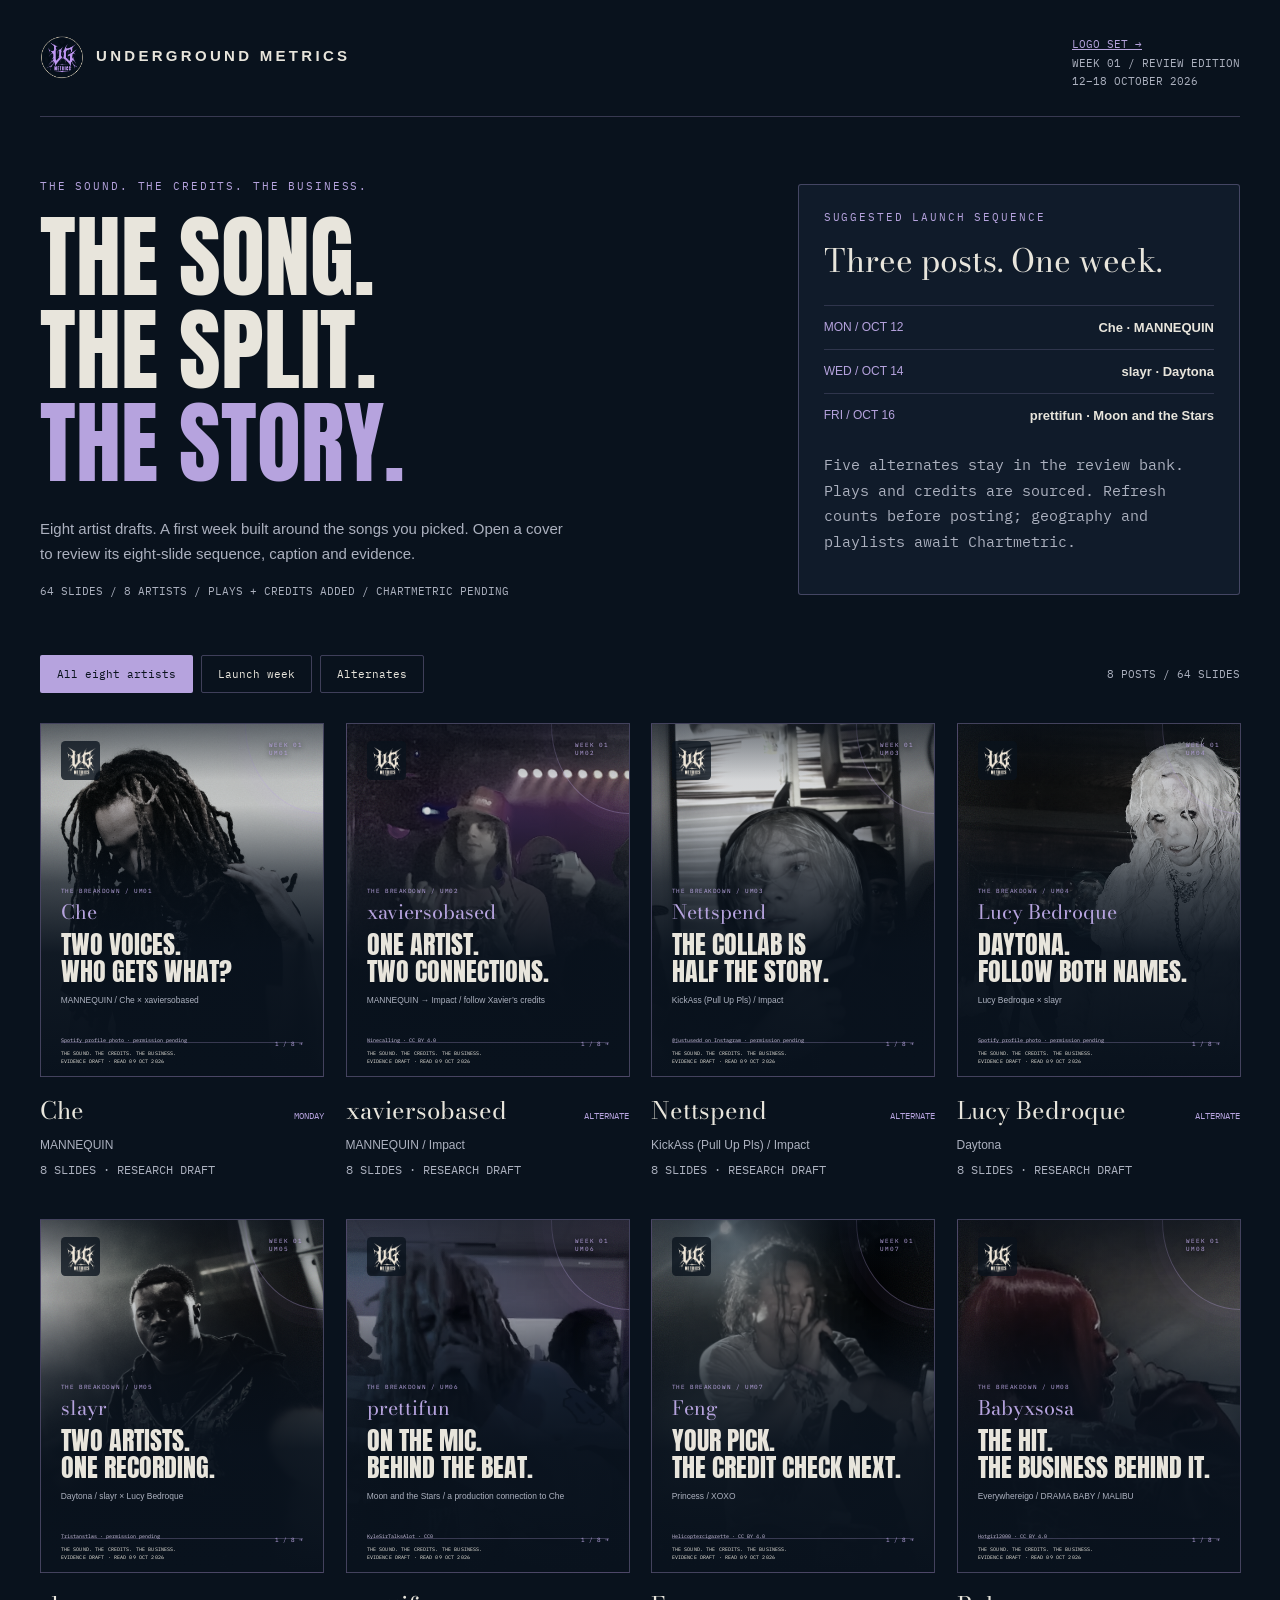
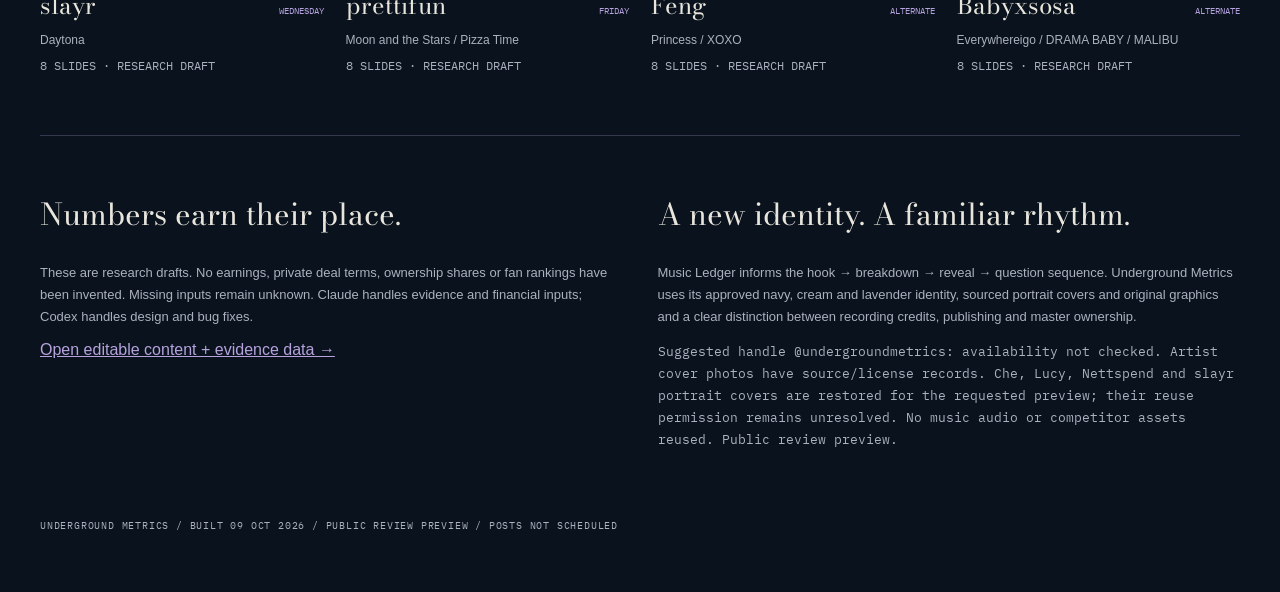
==== commit b7d05074: "Restore requested artist portrait covers in gallery preview" ====
--- a/index.html
+++ b/index.html
@@ -5,8 +5,8 @@
 
 /* Consistent ownership mark: competitor-informed, clear of editorial content. */
 .slide-top{height:20cqw;align-items:flex-start}.slide-brand{width:14cqw;height:14cqw;flex:none;display:flex;align-items:center;justify-content:center}.slide-brand img{width:100%;height:100%;object-fit:contain}.slide-main{height:calc(100% - 20cqw)}.art.cover .slide-brand{background:#09121dc7;border-radius:1.5cqw;padding:1cqw}.closing-brand{display:block;width:24cqw;height:24cqw;object-fit:contain;align-self:center;margin-bottom:3cqw}.art.close h3{font-size:8cqw}
-.art.credits h3,.art.publishing h3,.art.master h3{font-size:8cqw}.art.credits .body,.art.publishing .body,.art.master .body{font-size:2.8cqw}.art.credits .row,.art.publishing .row,.art.master .row{font-size:2.3cqw;padding:1.7cqw 0;grid-template-columns:.85fr 1.4fr}.art.publishing .slide-main,.art.master .slide-main,.art.credits .slide-main{justify-content:flex-start;padding-top:3cqw}.art.publishing .row{padding:1.2cqw 0}</style><meta name="gallery-revision" content="1449b18cd61c"></head><body><div class="shell"><header><div class="logo"><img src="assets/branding/ug-metrics-cut-avatar.png" alt="UG Metrics logo" width="44" height="44" style="vertical-align:middle;margin-right:12px">UNDERGROUND METRICS</div><div class="small"><a href="logos.html">LOGO SET →</a><br>WEEK 01 / REVIEW EDITION<br>12–18 OCTOBER 2026</div></header><section class="hero"><div><div class="eyebrow">The sound. The credits. The business.</div><h1>THE SONG.<br>THE SPLIT.<br><em>THE STORY.</em></h1><p>Eight artist drafts. A first week built around the songs you picked. Open a cover to review its eight-slide sequence, caption and evidence.</p><div class="small">64 SLIDES / 8 ARTISTS / PLAYS + CREDITS ADDED / CHARTMETRIC PENDING</div></div><aside class="plan"><div class="eyebrow">Suggested launch sequence</div><h2>Three posts. One week.</h2><div class="plan-row"><span>MON / OCT 12</span><strong>Che · MANNEQUIN</strong></div><div class="plan-row"><span>WED / OCT 14</span><strong>slayr · Daytona</strong></div><div class="plan-row"><span>FRI / OCT 16</span><strong>prettifun · Moon and the Stars</strong></div><p class="small">Five alternates stay in the review bank. Plays and credits are sourced. Refresh counts before posting; geography and playlists await Chartmetric.</p></aside></section><nav class="toolbar" aria-label="Gallery filters"><button data-filter="all" aria-pressed="true">All eight artists</button><button data-filter="launch" aria-pressed="false">Launch week</button><button data-filter="alt" aria-pressed="false">Alternates</button><span class="small" id="count"></span></nav><main class="grid" id="grid"></main><section class="notes"><div><h2>Numbers earn their place.</h2><p>These are research drafts. No earnings, private deal terms, ownership shares or fan rankings have been invented. Missing inputs remain unknown. Claude handles evidence and financial inputs; Codex handles design and bug fixes.</p><a href="posts.json">Open editable content + evidence data →</a></div><div><h2>A new identity. A familiar rhythm.</h2><p>Music Ledger informs the hook → breakdown → reveal → question sequence. Underground Metrics uses its approved navy, cream and lavender identity, sourced portrait covers and original graphics and a clear distinction between recording credits, publishing and master ownership.</p><p class="small">Suggested handle @undergroundmetrics: availability not checked. Artist cover photos have source/license records. Che, Lucy, Nettspend and slayr portraits have unresolved reuse provenance and are excluded from the public preview. No music audio or competitor assets reused. Public review preview.</p></div></section><footer>UNDERGROUND METRICS / BUILT 09 OCT 2026 / PUBLIC REVIEW PREVIEW / POSTS NOT SCHEDULED</footer></div><dialog id="modal"><div class="dialog-top"><span class="small" id="modal-label"></span><button id="close" aria-label="Close post preview">×</button></div><div class="dialog-grid"><div><div class="viewer" id="slide"></div><div class="nav"><button id="prev" aria-label="Previous slide">← Previous</button><span class="small" id="position"></span><button id="next" aria-label="Next slide">Next →</button></div><div class="thumbs" id="thumbs"></div></div><aside class="details" id="details"></aside></div></dialog><script>
-const DATA={"brand": {"name": "Underground Metrics", "tagline": "The sound. The credits. The business.", "suggested_handle": "@undergroundmetrics", "handle_status": "availability not checked", "palette": ["#09121D", "#E8E5DC", "#B6A3DE", "#7959C5"], "fonts": ["Anton", "Bodoni Moda", "IBM Plex Mono"]}, "built": "2026-10-09", "sources": {"credits": {"label": "Saved Spotify shared recording credits", "url": "assets/recording-credits.json", "status": "Saved evidence, 2026-10-08"}, "impact": {"label": "Official Impact release link", "url": "https://nettspend.lnk.to/impact", "status": "Opened 2026-10-09"}, "pretti": {"label": "The FADER: prettifun interview", "url": "https://www.thefader.com/2025/08/04/prettifun-funhouse-deluxe-interview/", "status": "Opened 2026-10-09; production context, no deal figures"}, "moon": {"label": "Album of the Year listener discussion", "url": "https://www.albumoftheyear.org/album/1814760-prettifun-moon-and-the-stars/comments/", "status": "Opened 2026-10-09; mixed listener reactions"}, "daytona": {"label": "Rainy Day Music review", "url": "https://rainydaymusic.org/2026/04/14/half-blood-bloodluxe-slayr/", "status": "Opened 2026-10-09; critic pick, not fan consensus"}, "feng": {"label": "Feng fan top-three thread", "url": "https://www.reddit.com/r/fengeveryday/comments/1tgx6qg/top_3_feng_songs/", "status": "Opened 2026-10-09; small sample, catalog credits pending"}, "sosa": {"label": "The FADER: Babyxsosa review", "url": "https://www.thefader.com/2024/10/25/babyxsosa-babyonce-album-review-rap-blog", "status": "Opened 2026-10-09; named hit songs, no ownership evidence"}, "fan": {"label": "Supplied MANNEQUIN fan discussion", "url": "https://www.reddit.com/r/xaviersobased1c/comments/1memtid", "status": "Fetch failed 2026-10-09; not used to support fan-consensus claims"}, "rights": {"label": "US Copyright Office: composition and recording distinction", "url": "https://www.copyright.gov/engage/musicians/", "status": "Opened 2026-10-09; general background only"}, "UMT-01": {"label": "MANNEQUIN: Spotify plays and release credits", "url": "https://open.spotify.com/track/4BOZwlrJLGTPmePx9mM9pu", "status": "Observed Oct 9, 2026 UTC; lifetime display count, not income. Linked release versions counted once."}, "UMT-02": {"label": "Impact: Spotify plays and release credits", "url": "https://open.spotify.com/track/2xTk9wtJ6mWf7YV6ppmdCK", "status": "Observed Oct 9, 2026 UTC; lifetime display count, not income. Linked release versions counted once."}, "UMT-03": {"label": "KickAss (Pull Up Pls): Spotify plays and release credits", "url": "https://open.spotify.com/track/7BZaBWzwPGRRswyT5KHSbK", "status": "Observed Oct 9, 2026 UTC; lifetime display count, not income. Linked release versions counted once."}, "UMT-04": {"label": "Daytona: Spotify plays and release credits", "url": "https://open.spotify.com/track/1z8YIll8YL4H0HqWH6MRH8", "status": "Observed Oct 9, 2026 UTC; lifetime display count, not income. Linked release versions counted once."}, "UMT-05": {"label": "Moon and the Stars: Spotify plays and release credits", "url": "https://open.spotify.com/track/4aY54agzacXyMxb7jowbOv", "status": "Observed Oct 9, 2026 UTC; lifetime display count, not income. Linked release versions counted once."}, "UMT-06": {"label": "Pizza Time: Spotify plays and release credits", "url": "https://open.spotify.com/track/3pxg2vxImneIXH7Kt4raVM", "status": "Observed Oct 9, 2026 UTC; lifetime display count, not income. Linked release versions counted once."}, "UMT-07": {"label": "Princess: Spotify plays and release credits", "url": "https://open.spotify.com/track/7hKUH1NXQXOt6bQjHhRZQg", "status": "Observed Oct 9, 2026 UTC; lifetime display count, not income. Linked release versions counted once."}, "UMT-08": {"label": "XOXO: Spotify plays and release credits", "url": "https://open.spotify.com/track/0LIEtliIARSvMc5niYy0OX", "status": "Observed Oct 9, 2026 UTC; lifetime display count, not income. Linked release versions counted once."}, "UMT-09": {"label": "Everywhereigo: Spotify plays and release credits", "url": "https://open.spotify.com/track/6oiHTXuIctrIwtHe5cgXv6", "status": "Observed Oct 9, 2026 UTC; lifetime display count, not income. Linked release versions counted once."}, "UMT-10": {"label": "DRAMA BABY / MALIBU: Spotify plays and release credits", "url": "https://open.spotify.com/track/0JlIREROiyPWzUNhlIpOns", "status": "Observed Oct 9, 2026 UTC; lifetime display count, not income. Linked release versions counted once."}}, "posts": [{"id": "UM01", "artist": "Che", "tracks": ["MANNEQUIN"], "headline": "TWO VOICES.\nWHO GETS WHAT?", "sub": "MANNEQUIN / Che × xaviersobased", "day": "Monday", "angle": "Che × xaviersobased / confirmed shared recording credit", "source_ids": ["UMT-01"], "recording_credits": [["MANNEQUIN / artists", "Che, xaviersobased"], ["MANNEQUIN / producers", "CXO"]], "signal": "Saved Spotify metadata lists Che and xaviersobased on this recording. That establishes a collaboration, not its financial split.", "question": "WHOSE PART DO YOU REPLAY?", "publishing": {"writers": {"MANNEQUIN": "Chase Mitchell, Xavier Lopez"}, "ownership_splits": null, "publishers": null, "registration_status": {"MANNEQUIN": "Probable match; confirmation pending"}}, "master": {"owner": null, "artist_split": null, "recoupment": null, "release_lines": {"MANNEQUIN": "℗ 2025 Che"}}, "metrics": {"spotify_streams": 22049477, "as_of": "2026-10-09", "gross_revenue": null, "artist_net": null, "recordings": [{"track_id": "UMT-01", "title": "MANNEQUIN", "spotify_play_count": 22049477, "observed_at_utc": "2026-10-09T08:12:11.825Z", "spotify_track_id": "4BOZwlrJLGTPmePx9mM9pu"}]}, "status": "Evidence draft — plays and credits added; Chartmetric pending", "slides": [{"kind": "cover", "eyebrow": "THE BREAKDOWN / UM01", "headline": "TWO VOICES.\nWHO GETS WHAT?", "body": "MANNEQUIN / Che × xaviersobased", "rows": []}, {"kind": "credits", "eyebrow": "01 / THE RECORDING", "headline": "START WITH THE CREDITS.", "body": "As credited on the release, read Oct 9, 2026. Billing and production credits do not establish payment terms.", "rows": [["MANNEQUIN / artists", "Che, xaviersobased"], ["MANNEQUIN / producers", "CXO"]]}, {"kind": "publishing", "eyebrow": "02 / THE SONG", "headline": "WHO WROTE IT?", "body": "Writer credits and collection records are separate. Registered collection shares are for US mechanical royalties; they are not ownership, writer splits or income.", "rows": [["MANNEQUIN / credited writers", "Chase Mitchell, Xavier Lopez"], ["Publishing ownership / writer splits", "Not public"], ["MANNEQUIN / collection record", "Probable match; confirmation pending"]], "registration_details": []}, {"kind": "master", "eyebrow": "03 / THE MASTER", "headline": "WHO OWNS THE RECORDING?", "body": "The release line is metadata, not proof of beneficial ownership. Contracts, royalty shares and recoupment terms are not public.", "rows": [["MANNEQUIN / release line", "℗ 2025 Che"], ["Master owner / deal terms", "Not public"], ["Artist take-home", "Not established"]]}, {"kind": "takeaway", "eyebrow": "04 / THE TAKEAWAY", "headline": "THE PLAYS.\nNOT THE PAYOUT.", "body": "Lifetime Spotify display counts, read Oct 9, 2026. Linked versions count once. Plays do not establish anyone’s income.", "rows": [["MANNEQUIN / Spotify plays", "22,049,477"], ["Revenue model", "Not calculated"], ["Artist take-home", "Not established"]]}, {"kind": "geography", "eyebrow": "05 / THE AUDIENCE", "headline": "WHERE THEY\nLISTEN.", "body": "Che / Spotify listener geography. Country counts or shares will come from a dated Chartmetric capture.", "rows": [["Top country", "Awaiting Chartmetric"], ["Second country", "Awaiting Chartmetric"], ["Third country", "Awaiting Chartmetric"], ["Observation / estimate status", "Not captured"]]}, {"kind": "playlists", "eyebrow": "06 / THE PLAYLISTS", "headline": "THREE LISTS.\nONE SONG.", "body": "MANNEQUIN / track-specific playlist placements. Ranking metric and date will be labeled when verified.", "rows": [["01 / Playlist", "Awaiting Chartmetric"], ["02 / Playlist", "Awaiting Chartmetric"], ["03 / Playlist", "Awaiting Chartmetric"], ["Song streams from these lists", "Not available"]]}, {"kind": "close", "eyebrow": "07 / YOUR NEXT DEEP DIVE", "headline": "WHOSE PART DO YOU REPLAY?", "body": "Save the song. Follow the credits. Tell us which breakdown you want next.", "rows": []}], "caption": "Che: MANNEQUIN. Saved Spotify metadata lists Che and xaviersobased on this recording. That establishes a collaboration, not its financial split. Spotify plays, read Oct 9, 2026: MANNEQUIN 22,049,477. Publishing ownership, master ownership and private deal terms are not established. Collection registrations are not ownership or income. Whose part do you replay?", "cover_photo": {"file": "", "source_url": "https://open.spotify.com/artist/5A7T1LAGJg5NXySBoIKUmF", "image_url": "https://image-cdn-fa.spotifycdn.com/image/ab6761610000e5eb856122aa629701a14755ab65", "license": "Typographic public cover", "creator": "Portrait pending", "reuse_status": "Source photo excluded from public preview; permission unresolved", "changes": "No third-party portrait displayed in public cover."}, "audience_geography": {"source": "Chartmetric", "scope": "artist-level Spotify listeners, not song-level", "platform": "Spotify", "observed_at": null, "estimate_status": "unknown pending source capture", "countries": null, "cities": null, "percentage_denominator": null, "status": "awaiting Claude research"}, "playlist_analysis": {"track": "MANNEQUIN", "scope": "exact recording, one song per ranking", "source": "Chartmetric", "ranking_metric": null, "window": null, "top_three": null, "attributed_streams": null, "status": "awaiting Claude research", "rule": "Playlist followers, reach and estimated listeners do not establish streams attributed to this song."}, "research_track_ids": ["UMT-01"]}, {"id": "UM02", "artist": "xaviersobased", "tracks": ["MANNEQUIN", "Impact"], "headline": "ONE ARTIST.\nTWO CONNECTIONS.", "sub": "MANNEQUIN → Impact / follow Xavier’s credits", "day": "Alternate", "angle": "Recording credits", "source_ids": ["impact", "UMT-01", "UMT-02"], "recording_credits": [["MANNEQUIN / artists", "Che, xaviersobased"], ["MANNEQUIN / producers", "CXO"], ["Impact / artists", "Nettspend, xaviersobased"], ["Impact / producers", "ss3bby, Jet Jack Barker"]], "signal": "MANNEQUIN and Impact connect Xavier with Che and Nettspend. The official Impact link confirms both names.", "question": "MANNEQUIN OR IMPACT?", "publishing": {"writers": {"MANNEQUIN": "Chase Mitchell, Xavier Lopez", "Impact": "Jet Jack Barker, Gunner Shepardson, Xavier Lopez, Sebastian Emmanuel Aguilar"}, "ownership_splits": null, "publishers": null, "registration_status": {"MANNEQUIN": "Probable match; confirmation pending", "Impact": "Probable match; confirmation pending"}}, "master": {"owner": null, "artist_split": null, "recoupment": null, "release_lines": {"MANNEQUIN": "℗ 2025 Che", "Impact": "℗ 2025 Nettspend, under exclusive license to Grade A Productions, LLC/Interscope Records"}}, "metrics": {"spotify_streams": null, "as_of": "2026-10-09", "gross_revenue": null, "artist_net": null, "recordings": [{"track_id": "UMT-01", "title": "MANNEQUIN", "spotify_play_count": 22049477, "observed_at_utc": "2026-10-09T08:12:11.825Z", "spotify_track_id": "4BOZwlrJLGTPmePx9mM9pu"}, {"track_id": "UMT-02", "title": "Impact", "spotify_play_count": 17548303, "observed_at_utc": "2026-10-09T07:48:40.166Z", "spotify_track_id": "2xTk9wtJ6mWf7YV6ppmdCK"}]}, "status": "Evidence draft — plays and credits added; Chartmetric pending", "slides": [{"kind": "cover", "eyebrow": "THE BREAKDOWN / UM02", "headline": "ONE ARTIST.\nTWO CONNECTIONS.", "body": "MANNEQUIN → Impact / follow Xavier’s credits", "rows": []}, {"kind": "credits", "eyebrow": "01 / THE RECORDING", "headline": "START WITH THE CREDITS.", "body": "As credited on the release, read Oct 9, 2026. Billing and production credits do not establish payment terms.", "rows": [["MANNEQUIN / artists", "Che, xaviersobased"], ["MANNEQUIN / producers", "CXO"], ["Impact / artists", "Nettspend, xaviersobased"], ["Impact / producers", "ss3bby, Jet Jack Barker"]]}, {"kind": "publishing", "eyebrow": "02 / THE SONG", "headline": "WHO WROTE IT?", "body": "Writer credits and collection records are separate. Registered collection shares are for US mechanical royalties; they are not ownership, writer splits or income.", "rows": [["MANNEQUIN / credited writers", "Chase Mitchell, Xavier Lopez"], ["Impact / credited writers", "Jet Jack Barker, Gunner Shepardson, Xavier Lopez, Sebastian Emmanuel Aguilar"], ["Publishing ownership / writer splits", "Not public"], ["MANNEQUIN / collection record", "Probable match; confirmation pending"], ["Impact / collection record", "Probable match; confirmation pending"]], "registration_details": []}, {"kind": "master", "eyebrow": "03 / THE MASTER", "headline": "WHO OWNS THE RECORDING?", "body": "The release line is metadata, not proof of beneficial ownership. Contracts, royalty shares and recoupment terms are not public.", "rows": [["MANNEQUIN / release line", "℗ 2025 Che"], ["Impact / release line", "℗ 2025 Nettspend, under exclusive license to Grade A Productions, LLC/Interscope Records"], ["Master owner / deal terms", "Not public"], ["Artist take-home", "Not established"]]}, {"kind": "takeaway", "eyebrow": "04 / THE TAKEAWAY", "headline": "THE PLAYS.\nNOT THE PAYOUT.", "body": "Lifetime Spotify display counts, read Oct 9, 2026. Linked versions count once. Plays do not establish anyone’s income.", "rows": [["MANNEQUIN / Spotify plays", "22,049,477"], ["Impact / Spotify plays", "17,548,303"], ["Revenue model", "Not calculated"], ["Artist take-home", "Not established"]]}, {"kind": "geography", "eyebrow": "05 / THE AUDIENCE", "headline": "WHERE THEY\nLISTEN.", "body": "xaviersobased / Spotify listener geography. Country counts or shares will come from a dated Chartmetric capture.", "rows": [["Top country", "Awaiting Chartmetric"], ["Second country", "Awaiting Chartmetric"], ["Third country", "Awaiting Chartmetric"], ["Observation / estimate status", "Not captured"]]}, {"kind": "playlists", "eyebrow": "06 / THE PLAYLISTS", "headline": "THREE LISTS.\nONE SONG.", "body": "MANNEQUIN / track-specific playlist placements. Ranking metric and date will be labeled when verified.", "rows": [["01 / Playlist", "Awaiting Chartmetric"], ["02 / Playlist", "Awaiting Chartmetric"], ["03 / Playlist", "Awaiting Chartmetric"], ["Song streams from these lists", "Not available"]]}, {"kind": "close", "eyebrow": "07 / YOUR NEXT DEEP DIVE", "headline": "MANNEQUIN OR IMPACT?", "body": "Save the song. Follow the credits. Tell us which breakdown you want next.", "rows": []}], "caption": "xaviersobased: MANNEQUIN, Impact. MANNEQUIN and Impact connect Xavier with Che and Nettspend. The official Impact link confirms both names. Spotify plays, read Oct 9, 2026: MANNEQUIN 22,049,477; Impact 17,548,303. Publishing ownership, master ownership and private deal terms are not established. Collection registrations are not ownership or income. Mannequin or impact?", "cover_photo": {"file": "assets/photos/Xaviersobased_2-2-23.jpg", "source_url": "https://commons.wikimedia.org/wiki/File%3AXaviersobased_%282-2-23%29.jpg", "license": "CC BY 4.0", "license_url": "https://creativecommons.org/licenses/by/4.0", "creator": "Ninecalling", "reuse_status": "licensed", "changes": "Cropped, desaturated and darkened for the cover; CC BY-SA adaptation follows the same license where applicable."}, "audience_geography": {"source": "Chartmetric", "scope": "artist-level Spotify listeners, not song-level", "platform": "Spotify", "observed_at": null, "estimate_status": "unknown pending source capture", "countries": null, "cities": null, "percentage_denominator": null, "status": "awaiting Claude research"}, "playlist_analysis": {"track": "MANNEQUIN", "scope": "exact recording, one song per ranking", "source": "Chartmetric", "ranking_metric": null, "window": null, "top_three": null, "attributed_streams": null, "status": "awaiting Claude research", "rule": "Playlist followers, reach and estimated listeners do not establish streams attributed to this song."}, "research_track_ids": ["UMT-01", "UMT-02"]}, {"id": "UM03", "artist": "Nettspend", "tracks": ["KickAss (Pull Up Pls)", "Impact"], "headline": "THE COLLAB IS\nHALF THE STORY.", "sub": "KickAss (Pull Up Pls) / Impact", "day": "Alternate", "angle": "Recording credits", "source_ids": ["impact", "UMT-03", "UMT-02"], "recording_credits": [["KickAss (Pull Up Pls) / artists", "Che, Nettspend"], ["KickAss (Pull Up Pls) / producers", "Che"], ["Impact / artists", "Nettspend, xaviersobased"], ["Impact / producers", "ss3bby, Jet Jack Barker"]], "signal": "Both recordings credit two main artists. Billing does not reveal a fee or royalty share.", "question": "WHICH COLLAB HITS HARDER?", "publishing": {"writers": {"KickAss (Pull Up Pls)": "Chase Mitchell, Nettspend", "Impact": "Jet Jack Barker, Gunner Shepardson, Xavier Lopez, Sebastian Emmanuel Aguilar"}, "ownership_splits": null, "publishers": null, "registration_status": {"KickAss (Pull Up Pls)": "No match found in this search", "Impact": "Probable match; confirmation pending"}}, "master": {"owner": null, "artist_split": null, "recoupment": null, "release_lines": {"KickAss (Pull Up Pls)": "℗ 2026 Che", "Impact": "℗ 2025 Nettspend, under exclusive license to Grade A Productions, LLC/Interscope Records"}}, "metrics": {"spotify_streams": null, "as_of": "2026-10-09", "gross_revenue": null, "artist_net": null, "recordings": [{"track_id": "UMT-03", "title": "KickAss (Pull Up Pls)", "spotify_play_count": 1989547, "observed_at_utc": "2026-10-09T07:46:23.150Z", "spotify_track_id": "7BZaBWzwPGRRswyT5KHSbK"}, {"track_id": "UMT-02", "title": "Impact", "spotify_play_count": 17548303, "observed_at_utc": "2026-10-09T07:48:40.166Z", "spotify_track_id": "2xTk9wtJ6mWf7YV6ppmdCK"}]}, "status": "Evidence draft — plays and credits added; Chartmetric pending", "slides": [{"kind": "cover", "eyebrow": "THE BREAKDOWN / UM03", "headline": "THE COLLAB IS\nHALF THE STORY.", "body": "KickAss (Pull Up Pls) / Impact", "rows": []}, {"kind": "credits", "eyebrow": "01 / THE RECORDING", "headline": "START WITH THE CREDITS.", "body": "As credited on the release, read Oct 9, 2026. Billing and production credits do not establish payment terms.", "rows": [["KickAss (Pull Up Pls) / artists", "Che, Nettspend"], ["KickAss (Pull Up Pls) / producers", "Che"], ["Impact / artists", "Nettspend, xaviersobased"], ["Impact / producers", "ss3bby, Jet Jack Barker"]]}, {"kind": "publishing", "eyebrow": "02 / THE SONG", "headline": "WHO WROTE IT?", "body": "Writer credits and collection records are separate. Registered collection shares are for US mechanical royalties; they are not ownership, writer splits or income.", "rows": [["KickAss (Pull Up Pls) / credited writers", "Chase Mitchell, Nettspend"], ["Impact / credited writers", "Jet Jack Barker, Gunner Shepardson, Xavier Lopez, Sebastian Emmanuel Aguilar"], ["Publishing ownership / writer splits", "Not public"], ["KickAss (Pull Up Pls) / collection record", "No match found in this search"], ["Impact / collection record", "Probable match; confirmation pending"]], "registration_details": []}, {"kind": "master", "eyebrow": "03 / THE MASTER", "headline": "WHO OWNS THE RECORDING?", "body": "The release line is metadata, not proof of beneficial ownership. Contracts, royalty shares and recoupment terms are not public.", "rows": [["KickAss (Pull Up Pls) / release line", "℗ 2026 Che"], ["Impact / release line", "℗ 2025 Nettspend, under exclusive license to Grade A Productions, LLC/Interscope Records"], ["Master owner / deal terms", "Not public"], ["Artist take-home", "Not established"]]}, {"kind": "takeaway", "eyebrow": "04 / THE TAKEAWAY", "headline": "THE PLAYS.\nNOT THE PAYOUT.", "body": "Lifetime Spotify display counts, read Oct 9, 2026. Linked versions count once. Plays do not establish anyone’s income.", "rows": [["KickAss (Pull Up Pls) / Spotify plays", "1,989,547"], ["Impact / Spotify plays", "17,548,303"], ["Revenue model", "Not calculated"], ["Artist take-home", "Not established"]]}, {"kind": "geography", "eyebrow": "05 / THE AUDIENCE", "headline": "WHERE THEY\nLISTEN.", "body": "Nettspend / Spotify listener geography. Country counts or shares will come from a dated Chartmetric capture.", "rows": [["Top country", "Awaiting Chartmetric"], ["Second country", "Awaiting Chartmetric"], ["Third country", "Awaiting Chartmetric"], ["Observation / estimate status", "Not captured"]]}, {"kind": "playlists", "eyebrow": "06 / THE PLAYLISTS", "headline": "THREE LISTS.\nONE SONG.", "body": "KickAss (Pull Up Pls) / track-specific playlist placements. Ranking metric and date will be labeled when verified.", "rows": [["01 / Playlist", "Awaiting Chartmetric"], ["02 / Playlist", "Awaiting Chartmetric"], ["03 / Playlist", "Awaiting Chartmetric"], ["Song streams from these lists", "Not available"]]}, {"kind": "close", "eyebrow": "07 / YOUR NEXT DEEP DIVE", "headline": "WHICH COLLAB HITS HARDER?", "body": "Save the song. Follow the credits. Tell us which breakdown you want next.", "rows": []}], "caption": "Nettspend: KickAss (Pull Up Pls), Impact. Both recordings credit two main artists. Billing does not reveal a fee or royalty share. Spotify plays, read Oct 9, 2026: KickAss (Pull Up Pls) 1,989,547; Impact 17,548,303. Publishing ownership, master ownership and private deal terms are not established. Collection registrations are not ownership or income. Which collab hits harder?", "cover_photo": {"file": "", "source_url": "https://commons.wikimedia.org/wiki/File%3ANettspend.webp", "license": "Typographic public cover", "license_url": "https://creativecommons.org/licenses/by/4.0", "creator": "Portrait pending", "reuse_status": "Source photo excluded from public preview; permission unresolved", "changes": "No third-party portrait displayed in public cover."}, "audience_geography": {"source": "Chartmetric", "scope": "artist-level Spotify listeners, not song-level", "platform": "Spotify", "observed_at": null, "estimate_status": "unknown pending source capture", "countries": null, "cities": null, "percentage_denominator": null, "status": "awaiting Claude research"}, "playlist_analysis": {"track": "KickAss (Pull Up Pls)", "scope": "exact recording, one song per ranking", "source": "Chartmetric", "ranking_metric": null, "window": null, "top_three": null, "attributed_streams": null, "status": "awaiting Claude research", "rule": "Playlist followers, reach and estimated listeners do not establish streams attributed to this song."}, "research_track_ids": ["UMT-03", "UMT-02"]}, {"id": "UM04", "artist": "Lucy Bedroque", "tracks": ["Daytona"], "headline": "DAYTONA.\nFOLLOW BOTH NAMES.", "sub": "Lucy Bedroque × slayr", "day": "Alternate", "angle": "Recording credits", "source_ids": ["daytona", "UMT-04"], "recording_credits": [["Daytona / artists", "slayr, Lucy Bedroque"], ["Daytona / producers", "slayr, M8I, Chris Marek"]], "signal": "Spotify metadata confirms both recording artists. A Rainy Day Music review names Daytona among its best tracks; that is one critic’s assessment.", "question": "WHO BROUGHT YOU TO DAYTONA?", "publishing": {"writers": {"Daytona": "slayr, Lucy Bedroque, M8I, Chris Marek"}, "ownership_splits": null, "publishers": null, "registration_status": {"Daytona": "No match found in this search"}}, "master": {"owner": null, "artist_split": null, "recoupment": null, "release_lines": {"Daytona": "℗ 2026 slayr"}}, "metrics": {"spotify_streams": 6451009, "as_of": "2026-10-09", "gross_revenue": null, "artist_net": null, "recordings": [{"track_id": "UMT-04", "title": "Daytona", "spotify_play_count": 6451009, "observed_at_utc": "2026-10-09T07:46:28.468Z", "spotify_track_id": "1z8YIll8YL4H0HqWH6MRH8"}]}, "status": "Evidence draft — plays and credits added; Chartmetric pending", "slides": [{"kind": "cover", "eyebrow": "THE BREAKDOWN / UM04", "headline": "DAYTONA.\nFOLLOW BOTH NAMES.", "body": "Lucy Bedroque × slayr", "rows": []}, {"kind": "credits", "eyebrow": "01 / THE RECORDING", "headline": "START WITH THE CREDITS.", "body": "As credited on the release, read Oct 9, 2026. Billing and production credits do not establish payment terms.", "rows": [["Daytona / artists", "slayr, Lucy Bedroque"], ["Daytona / producers", "slayr, M8I, Chris Marek"]]}, {"kind": "publishing", "eyebrow": "02 / THE SONG", "headline": "WHO WROTE IT?", "body": "Writer credits and collection records are separate. Registered collection shares are for US mechanical royalties; they are not ownership, writer splits or income.", "rows": [["Daytona / credited writers", "slayr, Lucy Bedroque, M8I, Chris Marek"], ["Publishing ownership / writer splits", "Not public"], ["Daytona / collection record", "No match found in this search"]], "registration_details": []}, {"kind": "master", "eyebrow": "03 / THE MASTER", "headline": "WHO OWNS THE RECORDING?", "body": "The release line is metadata, not proof of beneficial ownership. Contracts, royalty shares and recoupment terms are not public.", "rows": [["Daytona / release line", "℗ 2026 slayr"], ["Master owner / deal terms", "Not public"], ["Artist take-home", "Not established"]]}, {"kind": "takeaway", "eyebrow": "04 / THE TAKEAWAY", "headline": "THE PLAYS.\nNOT THE PAYOUT.", "body": "Lifetime Spotify display counts, read Oct 9, 2026. Linked versions count once. Plays do not establish anyone’s income.", "rows": [["Daytona / Spotify plays", "6,451,009"], ["Revenue model", "Not calculated"], ["Artist take-home", "Not established"]]}, {"kind": "geography", "eyebrow": "05 / THE AUDIENCE", "headline": "WHERE THEY\nLISTEN.", "body": "Lucy Bedroque / Spotify listener geography. Country counts or shares will come from a dated Chartmetric capture.", "rows": [["Top country", "Awaiting Chartmetric"], ["Second country", "Awaiting Chartmetric"], ["Third country", "Awaiting Chartmetric"], ["Observation / estimate status", "Not captured"]]}, {"kind": "playlists", "eyebrow": "06 / THE PLAYLISTS", "headline": "THREE LISTS.\nONE SONG.", "body": "Daytona / track-specific playlist placements. Ranking metric and date will be labeled when verified.", "rows": [["01 / Playlist", "Awaiting Chartmetric"], ["02 / Playlist", "Awaiting Chartmetric"], ["03 / Playlist", "Awaiting Chartmetric"], ["Song streams from these lists", "Not available"]]}, {"kind": "close", "eyebrow": "07 / YOUR NEXT DEEP DIVE", "headline": "WHO BROUGHT YOU TO DAYTONA?", "body": "Save the song. Follow the credits. Tell us which breakdown you want next.", "rows": []}], "caption": "Lucy Bedroque: Daytona. Spotify metadata confirms both recording artists. A Rainy Day Music review names Daytona among its best tracks; that is one critic’s assessment. Spotify plays, read Oct 9, 2026: Daytona 6,451,009. Publishing ownership, master ownership and private deal terms are not established. Collection registrations are not ownership or income. Who brought you to daytona?", "cover_photo": {"file": "", "source_url": "https://open.spotify.com/artist/2I8H267eH5va9da4vGt38O", "image_url": "https://image-cdn-fa.spotifycdn.com/image/ab6761610000e5eb100cfd4653979ed518fbf28f", "license": "Typographic public cover", "creator": "Portrait pending", "reuse_status": "Source photo excluded from public preview; permission unresolved", "changes": "No third-party portrait displayed in public cover."}, "audience_geography": {"source": "Chartmetric", "scope": "artist-level Spotify listeners, not song-level", "platform": "Spotify", "observed_at": null, "estimate_status": "unknown pending source capture", "countries": null, "cities": null, "percentage_denominator": null, "status": "awaiting Claude research"}, "playlist_analysis": {"track": "Daytona", "scope": "exact recording, one song per ranking", "source": "Chartmetric", "ranking_metric": null, "window": null, "top_three": null, "attributed_streams": null, "status": "awaiting Claude research", "rule": "Playlist followers, reach and estimated listeners do not establish streams attributed to this song."}, "research_track_ids": ["UMT-04"]}, {"id": "UM05", "artist": "slayr", "tracks": ["Daytona"], "headline": "TWO ARTISTS.\nONE RECORDING.", "sub": "Daytona / slayr × Lucy Bedroque", "day": "Wednesday", "angle": "Recording credits", "source_ids": ["daytona", "UMT-04"], "recording_credits": [["Daytona / artists", "slayr, Lucy Bedroque"], ["Daytona / producers", "slayr, M8I, Chris Marek"]], "signal": "Daytona credits four writers and three producers. Those credits do not disclose ownership splits or payment terms.", "question": "DAYTONA OR YOUR OTHER SLAYR PICK?", "publishing": {"writers": {"Daytona": "slayr, Lucy Bedroque, M8I, Chris Marek"}, "ownership_splits": null, "publishers": null, "registration_status": {"Daytona": "No match found in this search"}}, "master": {"owner": null, "artist_split": null, "recoupment": null, "release_lines": {"Daytona": "℗ 2026 slayr"}}, "metrics": {"spotify_streams": 6451009, "as_of": "2026-10-09", "gross_revenue": null, "artist_net": null, "recordings": [{"track_id": "UMT-04", "title": "Daytona", "spotify_play_count": 6451009, "observed_at_utc": "2026-10-09T07:46:28.468Z", "spotify_track_id": "1z8YIll8YL4H0HqWH6MRH8"}]}, "status": "Evidence draft — plays and credits added; Chartmetric pending", "slides": [{"kind": "cover", "eyebrow": "THE BREAKDOWN / UM05", "headline": "TWO ARTISTS.\nONE RECORDING.", "body": "Daytona / slayr × Lucy Bedroque", "rows": []}, {"kind": "credits", "eyebrow": "01 / THE RECORDING", "headline": "START WITH THE CREDITS.", "body": "As credited on the release, read Oct 9, 2026. Billing and production credits do not establish payment terms.", "rows": [["Daytona / artists", "slayr, Lucy Bedroque"], ["Daytona / producers", "slayr, M8I, Chris Marek"]]}, {"kind": "publishing", "eyebrow": "02 / THE SONG", "headline": "WHO WROTE IT?", "body": "Writer credits and collection records are separate. Registered collection shares are for US mechanical royalties; they are not ownership, writer splits or income.", "rows": [["Daytona / credited writers", "slayr, Lucy Bedroque, M8I, Chris Marek"], ["Publishing ownership / writer splits", "Not public"], ["Daytona / collection record", "No match found in this search"]], "registration_details": []}, {"kind": "master", "eyebrow": "03 / THE MASTER", "headline": "WHO OWNS THE RECORDING?", "body": "The release line is metadata, not proof of beneficial ownership. Contracts, royalty shares and recoupment terms are not public.", "rows": [["Daytona / release line", "℗ 2026 slayr"], ["Master owner / deal terms", "Not public"], ["Artist take-home", "Not established"]]}, {"kind": "takeaway", "eyebrow": "04 / THE TAKEAWAY", "headline": "THE PLAYS.\nNOT THE PAYOUT.", "body": "Lifetime Spotify display counts, read Oct 9, 2026. Linked versions count once. Plays do not establish anyone’s income.", "rows": [["Daytona / Spotify plays", "6,451,009"], ["Revenue model", "Not calculated"], ["Artist take-home", "Not established"]]}, {"kind": "geography", "eyebrow": "05 / THE AUDIENCE", "headline": "WHERE THEY\nLISTEN.", "body": "slayr / Spotify listener geography. Country counts or shares will come from a dated Chartmetric capture.", "rows": [["Top country", "Awaiting Chartmetric"], ["Second country", "Awaiting Chartmetric"], ["Third country", "Awaiting Chartmetric"], ["Observation / estimate status", "Not captured"]]}, {"kind": "playlists", "eyebrow": "06 / THE PLAYLISTS", "headline": "THREE LISTS.\nONE SONG.", "body": "Daytona / track-specific playlist placements. Ranking metric and date will be labeled when verified.", "rows": [["01 / Playlist", "Awaiting Chartmetric"], ["02 / Playlist", "Awaiting Chartmetric"], ["03 / Playlist", "Awaiting Chartmetric"], ["Song streams from these lists", "Not available"]]}, {"kind": "close", "eyebrow": "07 / YOUR NEXT DEEP DIVE", "headline": "DAYTONA OR YOUR OTHER SLAYR PICK?", "body": "Save the song. Follow the credits. Tell us which breakdown you want next.", "rows": []}], "caption": "slayr: Daytona. Daytona credits four writers and three producers. Those credits do not disclose ownership splits or payment terms. Spotify plays, read Oct 9, 2026: Daytona 6,451,009. Publishing ownership, master ownership and private deal terms are not established. Collection registrations are not ownership or income. Daytona or your other slayr pick?", "cover_photo": {"file": "", "source_url": "https://commons.wikimedia.org/wiki/File%3ASlayr_rollingloud_tristanstlws.jpg", "license": "Typographic public cover", "license_url": "https://creativecommons.org/licenses/by-sa/4.0", "creator": "Portrait pending", "reuse_status": "Source photo excluded from public preview; permission unresolved", "changes": "No third-party portrait displayed in public cover."}, "audience_geography": {"source": "Chartmetric", "scope": "artist-level Spotify listeners, not song-level", "platform": "Spotify", "observed_at": null, "estimate_status": "unknown pending source capture", "countries": null, "cities": null, "percentage_denominator": null, "status": "awaiting Claude research"}, "playlist_analysis": {"track": "Daytona", "scope": "exact recording, one song per ranking", "source": "Chartmetric", "ranking_metric": null, "window": null, "top_three": null, "attributed_streams": null, "status": "awaiting Claude research", "rule": "Playlist followers, reach and estimated listeners do not establish streams attributed to this song."}, "research_track_ids": ["UMT-04"]}, {"id": "UM06", "artist": "prettifun", "tracks": ["Moon and the Stars", "Pizza Time"], "headline": "ON THE MIC.\nBEHIND THE BEAT.", "sub": "Moon and the Stars / a production connection to Che", "day": "Friday", "angle": "Keep the prettifun listening pick separate from Che’s production story", "source_ids": ["moon", "pretti", "UMT-05", "UMT-06"], "recording_credits": [["Moon and the Stars / artists", "prettifun"], ["Moon and the Stars / producers", "prettifun"], ["Pizza Time / artists", "Che"], ["Pizza Time / producers", "PrettiFun"]], "signal": "prettifun is credited as artist, writer and producer on Moon and the Stars. Pizza Time credits him as producer; its release credits name Che as writer.", "question": "VOCALS OR PRODUCTION: WHERE DID YOU START?", "publishing": {"writers": {"Moon and the Stars": "Michael-Raymond Taylor", "Pizza Time": "Chase Mitchell"}, "ownership_splits": null, "publishers": null, "registration_status": {"Moon and the Stars": "No match found in this search", "Pizza Time": "Duplicate records; unresolved"}}, "master": {"owner": null, "artist_split": null, "recoupment": null, "release_lines": {"Moon and the Stars": "℗ 2026 prettifun., Under exclusive license to Victor Victor Worldwide, A Concord Label Group Release.", "Pizza Time": "℗ 2024 Che"}}, "metrics": {"spotify_streams": null, "as_of": "2026-10-09", "gross_revenue": null, "artist_net": null, "recordings": [{"track_id": "UMT-05", "title": "Moon and the Stars", "spotify_play_count": 4399519, "observed_at_utc": "2026-10-09T07:48:35.078Z", "spotify_track_id": "4aY54agzacXyMxb7jowbOv"}, {"track_id": "UMT-06", "title": "Pizza Time", "spotify_play_count": 20560415, "observed_at_utc": "2026-10-09T07:48:14.386Z", "spotify_track_id": "3pxg2vxImneIXH7Kt4raVM"}]}, "status": "Evidence draft — plays and credits added; Chartmetric pending", "slides": [{"kind": "cover", "eyebrow": "THE BREAKDOWN / UM06", "headline": "ON THE MIC.\nBEHIND THE BEAT.", "body": "Moon and the Stars / a production connection to Che", "rows": []}, {"kind": "credits", "eyebrow": "01 / THE RECORDING", "headline": "START WITH THE CREDITS.", "body": "As credited on the release, read Oct 9, 2026. Billing and production credits do not establish payment terms.", "rows": [["Moon and the Stars / artists", "prettifun"], ["Moon and the Stars / producers", "prettifun"], ["Pizza Time / artists", "Che"], ["Pizza Time / producers", "PrettiFun"]]}, {"kind": "publishing", "eyebrow": "02 / THE SONG", "headline": "WHO WROTE IT?", "body": "Writer credits and collection records are separate. Registered collection shares are for US mechanical royalties; they are not ownership, writer splits or income.", "rows": [["Moon and the Stars / credited writers", "Michael-Raymond Taylor"], ["Pizza Time / credited writers", "Chase Mitchell"], ["Publishing ownership / writer splits", "Not public"], ["Moon and the Stars / collection record", "No match found in this search"], ["Pizza Time / collection record", "Duplicate records; unresolved"]], "registration_details": []}, {"kind": "master", "eyebrow": "03 / THE MASTER", "headline": "WHO OWNS THE RECORDING?", "body": "The release line is metadata, not proof of beneficial ownership. Contracts, royalty shares and recoupment terms are not public.", "rows": [["Moon and the Stars / release line", "℗ 2026 prettifun., Under exclusive license to Victor Victor Worldwide, A Concord Label Group Release."], ["Pizza Time / release line", "℗ 2024 Che"], ["Master owner / deal terms", "Not public"], ["Artist take-home", "Not established"]]}, {"kind": "takeaway", "eyebrow": "04 / THE TAKEAWAY", "headline": "THE PLAYS.\nNOT THE PAYOUT.", "body": "Lifetime Spotify display counts, read Oct 9, 2026. Linked versions count once. Plays do not establish anyone’s income.", "rows": [["Moon and the Stars / Spotify plays", "4,399,519"], ["Pizza Time / Spotify plays", "20,560,415"], ["Revenue model", "Not calculated"], ["Artist take-home", "Not established"]]}, {"kind": "geography", "eyebrow": "05 / THE AUDIENCE", "headline": "WHERE THEY\nLISTEN.", "body": "prettifun / Spotify listener geography. Country counts or shares will come from a dated Chartmetric capture.", "rows": [["Top country", "Awaiting Chartmetric"], ["Second country", "Awaiting Chartmetric"], ["Third country", "Awaiting Chartmetric"], ["Observation / estimate status", "Not captured"]]}, {"kind": "playlists", "eyebrow": "06 / THE PLAYLISTS", "headline": "THREE LISTS.\nONE SONG.", "body": "Moon and the Stars / track-specific playlist placements. Ranking metric and date will be labeled when verified.", "rows": [["01 / Playlist", "Awaiting Chartmetric"], ["02 / Playlist", "Awaiting Chartmetric"], ["03 / Playlist", "Awaiting Chartmetric"], ["Song streams from these lists", "Not available"]]}, {"kind": "close", "eyebrow": "07 / YOUR NEXT DEEP DIVE", "headline": "VOCALS OR PRODUCTION: WHERE DID YOU START?", "body": "Save the song. Follow the credits. Tell us which breakdown you want next.", "rows": []}], "caption": "prettifun: Moon and the Stars, Pizza Time. prettifun is credited as artist, writer and producer on Moon and the Stars. Pizza Time credits him as producer; its release credits name Che as writer. Spotify plays, read Oct 9, 2026: Moon and the Stars 4,399,519; Pizza Time 20,560,415. Publishing ownership, master ownership and private deal terms are not established. Collection registrations are not ownership or income. Vocals or production: where did you start?", "cover_photo": {"file": "assets/photos/Prettifun.png", "source_url": "https://commons.wikimedia.org/wiki/File%3APrettifun.png", "license": "CC0", "license_url": "http://creativecommons.org/publicdomain/zero/1.0/deed.en", "creator": "KyleSirTalksAlot", "reuse_status": "licensed", "changes": "Cropped, desaturated and darkened for the cover; CC BY-SA adaptation follows the same license where applicable."}, "audience_geography": {"source": "Chartmetric", "scope": "artist-level Spotify listeners, not song-level", "platform": "Spotify", "observed_at": null, "estimate_status": "unknown pending source capture", "countries": null, "cities": null, "percentage_denominator": null, "status": "awaiting Claude research"}, "playlist_analysis": {"track": "Moon and the Stars", "scope": "exact recording, one song per ranking", "source": "Chartmetric", "ranking_metric": null, "window": null, "top_three": null, "attributed_streams": null, "status": "awaiting Claude research", "rule": "Playlist followers, reach and estimated listeners do not establish streams attributed to this song."}, "research_track_ids": ["UMT-05", "UMT-06"]}, {"id": "UM07", "artist": "Feng", "tracks": ["Princess", "XOXO"], "headline": "YOUR PICK.\nTHE CREDIT CHECK NEXT.", "sub": "Princess / XOXO", "day": "Alternate", "angle": "Recording credits", "source_ids": ["feng", "UMT-07", "UMT-08"], "recording_credits": [["Princess / artists", "Feng"], ["Princess / producers", "alexcozis"], ["XOXO / artists", "Feng"], ["XOXO / producers", "Travas Feneley"]], "signal": "Princess and XOXO appear in a small fan recommendation thread. These are listening leads, not a measured fan ranking or verified ownership map.", "question": "PRINCESS OR XOXO?", "publishing": {"writers": {"Princess": "I'm Feng", "XOXO": "Travas Feneley, Mark Foster, Greg Kurstin"}, "ownership_splits": null, "publishers": null, "registration_status": {"Princess": "Probable match; confirmation pending", "XOXO": "75% registered to collect; not ownership"}}, "master": {"owner": null, "artist_split": null, "recoupment": null, "release_lines": {"Princess": "℗ 2025 Weekendrockstar LLC", "XOXO": "℗ 2026 Weekendrockstar LLC (album); ℗ 2025 Weekendrockstar LLC (single)"}}, "metrics": {"spotify_streams": null, "as_of": "2026-10-09", "gross_revenue": null, "artist_net": null, "recordings": [{"track_id": "UMT-07", "title": "Princess", "spotify_play_count": 36843935, "observed_at_utc": "2026-10-09T07:46:39.491Z", "spotify_track_id": "7hKUH1NXQXOt6bQjHhRZQg"}, {"track_id": "UMT-08", "title": "XOXO", "spotify_play_count": 35782510, "observed_at_utc": "2026-10-09T07:46:44.640Z", "spotify_track_id": "0LIEtliIARSvMc5niYy0OX"}]}, "status": "Evidence draft — plays and credits added; Chartmetric pending", "slides": [{"kind": "cover", "eyebrow": "THE BREAKDOWN / UM07", "headline": "YOUR PICK.\nTHE CREDIT CHECK NEXT.", "body": "Princess / XOXO", "rows": []}, {"kind": "credits", "eyebrow": "01 / THE RECORDING", "headline": "START WITH THE CREDITS.", "body": "As credited on the release, read Oct 9, 2026. Billing and production credits do not establish payment terms.", "rows": [["Princess / artists", "Feng"], ["Princess / producers", "alexcozis"], ["XOXO / artists", "Feng"], ["XOXO / producers", "Travas Feneley"]]}, {"kind": "publishing", "eyebrow": "02 / THE SONG", "headline": "WHO WROTE IT?", "body": "Writer credits and collection records are separate. Registered collection shares are for US mechanical royalties; they are not ownership, writer splits or income.", "rows": [["Princess / credited writers", "I'm Feng"], ["XOXO / credited writers", "Travas Feneley, Mark Foster, Greg Kurstin"], ["Publishing ownership / writer splits", "Not public"], ["Princess / collection record", "Probable match; confirmation pending"], ["XOXO / collection record", "75% registered to collect; not ownership"]], "registration_details": [{"track": "XOXO", "collectors": [{"name": "SONY/ATV SONGS LLC", "percentage": 56.25}, {"name": "EMI APRIL MUSIC INC", "percentage": 9.37}, {"name": "EMI APRIL MUSIC INC", "percentage": 9.38}], "unclaimed_percentage": 25.0, "observed_at_utc": "2026-10-09T08:07:12.137Z"}]}, {"kind": "master", "eyebrow": "03 / THE MASTER", "headline": "WHO OWNS THE RECORDING?", "body": "The release line is metadata, not proof of beneficial ownership. Contracts, royalty shares and recoupment terms are not public.", "rows": [["Princess / release line", "℗ 2025 Weekendrockstar LLC"], ["XOXO / release line", "℗ 2026 Weekendrockstar LLC (album); ℗ 2025 Weekendrockstar LLC (single)"], ["Master owner / deal terms", "Not public"], ["Artist take-home", "Not established"]]}, {"kind": "takeaway", "eyebrow": "04 / THE TAKEAWAY", "headline": "THE PLAYS.\nNOT THE PAYOUT.", "body": "Lifetime Spotify display counts, read Oct 9, 2026. Linked versions count once. Plays do not establish anyone’s income.", "rows": [["Princess / Spotify plays", "36,843,935"], ["XOXO / Spotify plays", "35,782,510"], ["Revenue model", "Not calculated"], ["Artist take-home", "Not established"]]}, {"kind": "geography", "eyebrow": "05 / THE AUDIENCE", "headline": "WHERE THEY\nLISTEN.", "body": "Feng / Spotify listener geography. Country counts or shares will come from a dated Chartmetric capture.", "rows": [["Top country", "Awaiting Chartmetric"], ["Second country", "Awaiting Chartmetric"], ["Third country", "Awaiting Chartmetric"], ["Observation / estimate status", "Not captured"]]}, {"kind": "playlists", "eyebrow": "06 / THE PLAYLISTS", "headline": "THREE LISTS.\nONE SONG.", "body": "Princess / track-specific playlist placements. Ranking metric and date will be labeled when verified.", "rows": [["01 / Playlist", "Awaiting Chartmetric"], ["02 / Playlist", "Awaiting Chartmetric"], ["03 / Playlist", "Awaiting Chartmetric"], ["Song streams from these lists", "Not available"]]}, {"kind": "close", "eyebrow": "07 / YOUR NEXT DEEP DIVE", "headline": "PRINCESS OR XOXO?", "body": "Save the song. Follow the credits. Tell us which breakdown you want next.", "rows": []}], "caption": "Feng: Princess, XOXO. Princess and XOXO appear in a small fan recommendation thread. These are listening leads, not a measured fan ranking or verified ownership map. Spotify plays, read Oct 9, 2026: Princess 36,843,935; XOXO 35,782,510. Publishing ownership, master ownership and private deal terms are not established. Collection registrations are not ownership or income. Princess or xoxo?", "cover_photo": {"file": "assets/photos/Feng_in_Vancouver.png", "source_url": "https://commons.wikimedia.org/wiki/File%3AFeng_in_Vancouver.png", "license": "CC BY 4.0", "license_url": "https://creativecommons.org/licenses/by/4.0", "creator": "Helicoptercigarette", "reuse_status": "licensed", "changes": "Cropped, desaturated and darkened for the cover; CC BY-SA adaptation follows the same license where applicable."}, "audience_geography": {"source": "Chartmetric", "scope": "artist-level Spotify listeners, not song-level", "platform": "Spotify", "observed_at": null, "estimate_status": "unknown pending source capture", "countries": null, "cities": null, "percentage_denominator": null, "status": "awaiting Claude research"}, "playlist_analysis": {"track": "Princess", "scope": "exact recording, one song per ranking", "source": "Chartmetric", "ranking_metric": null, "window": null, "top_three": null, "attributed_streams": null, "status": "awaiting Claude research", "rule": "Playlist followers, reach and estimated listeners do not establish streams attributed to this song."}, "research_track_ids": ["UMT-07", "UMT-08"]}, {"id": "UM08", "artist": "Babyxsosa", "tracks": ["Everywhereigo", "DRAMA BABY / MALIBU"], "headline": "THE HIT.\nTHE BUSINESS BEHIND IT.", "sub": "Everywhereigo / DRAMA BABY / MALIBU", "day": "Alternate", "angle": "Recording credits", "source_ids": ["sosa", "UMT-09", "UMT-10"], "recording_credits": [["Everywhereigo / artists", "Babyxsosa"], ["Everywhereigo / producers", "GAWD"], ["DRAMA BABY / MALIBU / artists", "Babyxsosa"], ["DRAMA BABY / MALIBU / producers", "Warpstr"]], "signal": "The FADER identifies these songs among Babyxsosa’s biggest hits. Its review does not establish track revenue, writer shares or master ownership.", "question": "WHICH SONG PUT YOU ON?", "publishing": {"writers": {"Everywhereigo": "Jasia Abrams", "DRAMA BABY / MALIBU": "Jasia Abrams"}, "ownership_splits": null, "publishers": null, "registration_status": {"Everywhereigo": "100% registered to collect; not ownership", "DRAMA BABY / MALIBU": "No match found in this search"}}, "master": {"owner": null, "artist_split": null, "recoupment": null, "release_lines": {"Everywhereigo": "℗ 2019 Babyxsosa under exclusive to Roc Nation Distribution", "DRAMA BABY / MALIBU": "℗ 2021 Babyxsosa under exclusive to Roc Nation Distribution"}}, "metrics": {"spotify_streams": null, "as_of": "2026-10-09", "gross_revenue": null, "artist_net": null, "recordings": [{"track_id": "UMT-09", "title": "Everywhereigo", "spotify_play_count": 95657103, "observed_at_utc": "2026-10-09T07:46:50.117Z", "spotify_track_id": "6oiHTXuIctrIwtHe5cgXv6"}, {"track_id": "UMT-10", "title": "DRAMA BABY / MALIBU", "spotify_play_count": 15245749, "observed_at_utc": "2026-10-09T07:46:55.897Z", "spotify_track_id": "0JlIREROiyPWzUNhlIpOns"}]}, "status": "Evidence draft — plays and credits added; Chartmetric pending", "slides": [{"kind": "cover", "eyebrow": "THE BREAKDOWN / UM08", "headline": "THE HIT.\nTHE BUSINESS BEHIND IT.", "body": "Everywhereigo / DRAMA BABY / MALIBU", "rows": []}, {"kind": "credits", "eyebrow": "01 / THE RECORDING", "headline": "START WITH THE CREDITS.", "body": "As credited on the release, read Oct 9, 2026. Billing and production credits do not establish payment terms.", "rows": [["Everywhereigo / artists", "Babyxsosa"], ["Everywhereigo / producers", "GAWD"], ["DRAMA BABY / MALIBU / artists", "Babyxsosa"], ["DRAMA BABY / MALIBU / producers", "Warpstr"]]}, {"kind": "publishing", "eyebrow": "02 / THE SONG", "headline": "WHO WROTE IT?", "body": "Writer credits and collection records are separate. Registered collection shares are for US mechanical royalties; they are not ownership, writer splits or income.", "rows": [["Everywhereigo / credited writers", "Jasia Abrams"], ["DRAMA BABY / MALIBU / credited writers", "Jasia Abrams"], ["Publishing ownership / writer splits", "Not public"], ["Everywhereigo / collection record", "100% registered to collect; not ownership"], ["DRAMA BABY / MALIBU / collection record", "No match found in this search"]], "registration_details": [{"track": "Everywhereigo", "collectors": [{"name": "MMM PUBLISHING WORLDWIDE", "percentage": 100.0}], "unclaimed_percentage": 0.0, "observed_at_utc": "2026-10-09T08:07:19.299Z"}]}, {"kind": "master", "eyebrow": "03 / THE MASTER", "headline": "WHO OWNS THE RECORDING?", "body": "The release line is metadata, not proof of beneficial ownership. Contracts, royalty shares and recoupment terms are not public.", "rows": [["Everywhereigo / release line", "℗ 2019 Babyxsosa under exclusive to Roc Nation Distribution"], ["DRAMA BABY / MALIBU / release line", "℗ 2021 Babyxsosa under exclusive to Roc Nation Distribution"], ["Master owner / deal terms", "Not public"], ["Artist take-home", "Not established"]]}, {"kind": "takeaway", "eyebrow": "04 / THE TAKEAWAY", "headline": "THE PLAYS.\nNOT THE PAYOUT.", "body": "Lifetime Spotify display counts, read Oct 9, 2026. Linked versions count once. Plays do not establish anyone’s income.", "rows": [["Everywhereigo / Spotify plays", "95,657,103"], ["DRAMA BABY / MALIBU / Spotify plays", "15,245,749"], ["Revenue model", "Not calculated"], ["Artist take-home", "Not established"]]}, {"kind": "geography", "eyebrow": "05 / THE AUDIENCE", "headline": "WHERE THEY\nLISTEN.", "body": "Babyxsosa / Spotify listener geography. Country counts or shares will come from a dated Chartmetric capture.", "rows": [["Top country", "Awaiting Chartmetric"], ["Second country", "Awaiting Chartmetric"], ["Third country", "Awaiting Chartmetric"], ["Observation / estimate status", "Not captured"]]}, {"kind": "playlists", "eyebrow": "06 / THE PLAYLISTS", "headline": "THREE LISTS.\nONE SONG.", "body": "Everywhereigo / track-specific playlist placements. Ranking metric and date will be labeled when verified.", "rows": [["01 / Playlist", "Awaiting Chartmetric"], ["02 / Playlist", "Awaiting Chartmetric"], ["03 / Playlist", "Awaiting Chartmetric"], ["Song streams from these lists", "Not available"]]}, {"kind": "close", "eyebrow": "07 / YOUR NEXT DEEP DIVE", "headline": "WHICH SONG PUT YOU ON?", "body": "Save the song. Follow the credits. Tell us which breakdown you want next.", "rows": []}], "caption": "Babyxsosa: Everywhereigo, DRAMA BABY / MALIBU. The FADER identifies these songs among Babyxsosa’s biggest hits. Its review does not establish track revenue, writer shares or master ownership. Spotify plays, read Oct 9, 2026: Everywhereigo 95,657,103; DRAMA BABY / MALIBU 15,245,749. Publishing ownership, master ownership and private deal terms are not established. Collection registrations are not ownership or income. Which song put you on?", "cover_photo": {"file": "assets/photos/BabyXSosa_2025.jpg", "source_url": "https://commons.wikimedia.org/wiki/File%3ABabyXSosa_2025.jpg", "license": "CC BY 4.0", "license_url": "https://creativecommons.org/licenses/by/4.0", "creator": "Hotgirl2000", "reuse_status": "licensed", "changes": "Cropped, desaturated and darkened for the cover; CC BY-SA adaptation follows the same license where applicable."}, "audience_geography": {"source": "Chartmetric", "scope": "artist-level Spotify listeners, not song-level", "platform": "Spotify", "observed_at": null, "estimate_status": "unknown pending source capture", "countries": null, "cities": null, "percentage_denominator": null, "status": "awaiting Claude research"}, "playlist_analysis": {"track": "Everywhereigo", "scope": "exact recording, one song per ranking", "source": "Chartmetric", "ranking_metric": null, "window": null, "top_three": null, "attributed_streams": null, "status": "awaiting Claude research", "rule": "Playlist followers, reach and estimated listeners do not establish streams attributed to this song."}, "research_track_ids": ["UMT-09", "UMT-10"]}], "schedule": {"Monday": "UM01", "Wednesday": "UM05", "Friday": "UM06"}, "handoff": "Ten recordings integrated. Chartmetric geography and playlists still pending."};
+.art.credits h3,.art.publishing h3,.art.master h3{font-size:8cqw}.art.credits .body,.art.publishing .body,.art.master .body{font-size:2.8cqw}.art.credits .row,.art.publishing .row,.art.master .row{font-size:2.3cqw;padding:1.7cqw 0;grid-template-columns:.85fr 1.4fr}.art.publishing .slide-main,.art.master .slide-main,.art.credits .slide-main{justify-content:flex-start;padding-top:3cqw}.art.publishing .row{padding:1.2cqw 0}</style><meta name="gallery-revision" content="7a5701110d48"></head><body><div class="shell"><header><div class="logo"><img src="assets/branding/ug-metrics-cut-avatar.png" alt="UG Metrics logo" width="44" height="44" style="vertical-align:middle;margin-right:12px">UNDERGROUND METRICS</div><div class="small"><a href="logos.html">LOGO SET →</a><br>WEEK 01 / REVIEW EDITION<br>12–18 OCTOBER 2026</div></header><section class="hero"><div><div class="eyebrow">The sound. The credits. The business.</div><h1>THE SONG.<br>THE SPLIT.<br><em>THE STORY.</em></h1><p>Eight artist drafts. A first week built around the songs you picked. Open a cover to review its eight-slide sequence, caption and evidence.</p><div class="small">64 SLIDES / 8 ARTISTS / PLAYS + CREDITS ADDED / CHARTMETRIC PENDING</div></div><aside class="plan"><div class="eyebrow">Suggested launch sequence</div><h2>Three posts. One week.</h2><div class="plan-row"><span>MON / OCT 12</span><strong>Che · MANNEQUIN</strong></div><div class="plan-row"><span>WED / OCT 14</span><strong>slayr · Daytona</strong></div><div class="plan-row"><span>FRI / OCT 16</span><strong>prettifun · Moon and the Stars</strong></div><p class="small">Five alternates stay in the review bank. Plays and credits are sourced. Refresh counts before posting; geography and playlists await Chartmetric.</p></aside></section><nav class="toolbar" aria-label="Gallery filters"><button data-filter="all" aria-pressed="true">All eight artists</button><button data-filter="launch" aria-pressed="false">Launch week</button><button data-filter="alt" aria-pressed="false">Alternates</button><span class="small" id="count"></span></nav><main class="grid" id="grid"></main><section class="notes"><div><h2>Numbers earn their place.</h2><p>These are research drafts. No earnings, private deal terms, ownership shares or fan rankings have been invented. Missing inputs remain unknown. Claude handles evidence and financial inputs; Codex handles design and bug fixes.</p><a href="posts.json">Open editable content + evidence data →</a></div><div><h2>A new identity. A familiar rhythm.</h2><p>Music Ledger informs the hook → breakdown → reveal → question sequence. Underground Metrics uses its approved navy, cream and lavender identity, sourced portrait covers and original graphics and a clear distinction between recording credits, publishing and master ownership.</p><p class="small">Suggested handle @undergroundmetrics: availability not checked. Artist cover photos have source/license records. Che, Lucy, Nettspend and slayr portrait covers are restored for the requested preview; their reuse permission remains unresolved. No music audio or competitor assets reused. Public review preview.</p></div></section><footer>UNDERGROUND METRICS / BUILT 09 OCT 2026 / PUBLIC REVIEW PREVIEW / POSTS NOT SCHEDULED</footer></div><dialog id="modal"><div class="dialog-top"><span class="small" id="modal-label"></span><button id="close" aria-label="Close post preview">×</button></div><div class="dialog-grid"><div><div class="viewer" id="slide"></div><div class="nav"><button id="prev" aria-label="Previous slide">← Previous</button><span class="small" id="position"></span><button id="next" aria-label="Next slide">Next →</button></div><div class="thumbs" id="thumbs"></div></div><aside class="details" id="details"></aside></div></dialog><script>
+const DATA={"brand": {"name": "Underground Metrics", "tagline": "The sound. The credits. The business.", "suggested_handle": "@undergroundmetrics", "handle_status": "availability not checked", "palette": ["#09121D", "#E8E5DC", "#B6A3DE", "#7959C5"], "fonts": ["Anton", "Bodoni Moda", "IBM Plex Mono"]}, "built": "2026-10-09", "sources": {"credits": {"label": "Saved Spotify shared recording credits", "url": "assets/recording-credits.json", "status": "Saved evidence, 2026-10-08"}, "impact": {"label": "Official Impact release link", "url": "https://nettspend.lnk.to/impact", "status": "Opened 2026-10-09"}, "pretti": {"label": "The FADER: prettifun interview", "url": "https://www.thefader.com/2025/08/04/prettifun-funhouse-deluxe-interview/", "status": "Opened 2026-10-09; production context, no deal figures"}, "moon": {"label": "Album of the Year listener discussion", "url": "https://www.albumoftheyear.org/album/1814760-prettifun-moon-and-the-stars/comments/", "status": "Opened 2026-10-09; mixed listener reactions"}, "daytona": {"label": "Rainy Day Music review", "url": "https://rainydaymusic.org/2026/04/14/half-blood-bloodluxe-slayr/", "status": "Opened 2026-10-09; critic pick, not fan consensus"}, "feng": {"label": "Feng fan top-three thread", "url": "https://www.reddit.com/r/fengeveryday/comments/1tgx6qg/top_3_feng_songs/", "status": "Opened 2026-10-09; small sample, catalog credits pending"}, "sosa": {"label": "The FADER: Babyxsosa review", "url": "https://www.thefader.com/2024/10/25/babyxsosa-babyonce-album-review-rap-blog", "status": "Opened 2026-10-09; named hit songs, no ownership evidence"}, "fan": {"label": "Supplied MANNEQUIN fan discussion", "url": "https://www.reddit.com/r/xaviersobased1c/comments/1memtid", "status": "Fetch failed 2026-10-09; not used to support fan-consensus claims"}, "rights": {"label": "US Copyright Office: composition and recording distinction", "url": "https://www.copyright.gov/engage/musicians/", "status": "Opened 2026-10-09; general background only"}, "UMT-01": {"label": "MANNEQUIN: Spotify plays and release credits", "url": "https://open.spotify.com/track/4BOZwlrJLGTPmePx9mM9pu", "status": "Observed Oct 9, 2026 UTC; lifetime display count, not income. Linked release versions counted once."}, "UMT-02": {"label": "Impact: Spotify plays and release credits", "url": "https://open.spotify.com/track/2xTk9wtJ6mWf7YV6ppmdCK", "status": "Observed Oct 9, 2026 UTC; lifetime display count, not income. Linked release versions counted once."}, "UMT-03": {"label": "KickAss (Pull Up Pls): Spotify plays and release credits", "url": "https://open.spotify.com/track/7BZaBWzwPGRRswyT5KHSbK", "status": "Observed Oct 9, 2026 UTC; lifetime display count, not income. Linked release versions counted once."}, "UMT-04": {"label": "Daytona: Spotify plays and release credits", "url": "https://open.spotify.com/track/1z8YIll8YL4H0HqWH6MRH8", "status": "Observed Oct 9, 2026 UTC; lifetime display count, not income. Linked release versions counted once."}, "UMT-05": {"label": "Moon and the Stars: Spotify plays and release credits", "url": "https://open.spotify.com/track/4aY54agzacXyMxb7jowbOv", "status": "Observed Oct 9, 2026 UTC; lifetime display count, not income. Linked release versions counted once."}, "UMT-06": {"label": "Pizza Time: Spotify plays and release credits", "url": "https://open.spotify.com/track/3pxg2vxImneIXH7Kt4raVM", "status": "Observed Oct 9, 2026 UTC; lifetime display count, not income. Linked release versions counted once."}, "UMT-07": {"label": "Princess: Spotify plays and release credits", "url": "https://open.spotify.com/track/7hKUH1NXQXOt6bQjHhRZQg", "status": "Observed Oct 9, 2026 UTC; lifetime display count, not income. Linked release versions counted once."}, "UMT-08": {"label": "XOXO: Spotify plays and release credits", "url": "https://open.spotify.com/track/0LIEtliIARSvMc5niYy0OX", "status": "Observed Oct 9, 2026 UTC; lifetime display count, not income. Linked release versions counted once."}, "UMT-09": {"label": "Everywhereigo: Spotify plays and release credits", "url": "https://open.spotify.com/track/6oiHTXuIctrIwtHe5cgXv6", "status": "Observed Oct 9, 2026 UTC; lifetime display count, not income. Linked release versions counted once."}, "UMT-10": {"label": "DRAMA BABY / MALIBU: Spotify plays and release credits", "url": "https://open.spotify.com/track/0JlIREROiyPWzUNhlIpOns", "status": "Observed Oct 9, 2026 UTC; lifetime display count, not income. Linked release versions counted once."}}, "posts": [{"id": "UM01", "artist": "Che", "tracks": ["MANNEQUIN"], "headline": "TWO VOICES.\nWHO GETS WHAT?", "sub": "MANNEQUIN / Che × xaviersobased", "day": "Monday", "angle": "Che × xaviersobased / confirmed shared recording credit", "source_ids": ["UMT-01"], "recording_credits": [["MANNEQUIN / artists", "Che, xaviersobased"], ["MANNEQUIN / producers", "CXO"]], "signal": "Saved Spotify metadata lists Che and xaviersobased on this recording. That establishes a collaboration, not its financial split.", "question": "WHOSE PART DO YOU REPLAY?", "publishing": {"writers": {"MANNEQUIN": "Chase Mitchell, Xavier Lopez"}, "ownership_splits": null, "publishers": null, "registration_status": {"MANNEQUIN": "Probable match; confirmation pending"}}, "master": {"owner": null, "artist_split": null, "recoupment": null, "release_lines": {"MANNEQUIN": "℗ 2025 Che"}}, "metrics": {"spotify_streams": 22049477, "as_of": "2026-10-09", "gross_revenue": null, "artist_net": null, "recordings": [{"track_id": "UMT-01", "title": "MANNEQUIN", "spotify_play_count": 22049477, "observed_at_utc": "2026-10-09T08:12:11.825Z", "spotify_track_id": "4BOZwlrJLGTPmePx9mM9pu"}]}, "status": "Evidence draft — plays and credits added; Chartmetric pending", "slides": [{"kind": "cover", "eyebrow": "THE BREAKDOWN / UM01", "headline": "TWO VOICES.\nWHO GETS WHAT?", "body": "MANNEQUIN / Che × xaviersobased", "rows": []}, {"kind": "credits", "eyebrow": "01 / THE RECORDING", "headline": "START WITH THE CREDITS.", "body": "As credited on the release, read Oct 9, 2026. Billing and production credits do not establish payment terms.", "rows": [["MANNEQUIN / artists", "Che, xaviersobased"], ["MANNEQUIN / producers", "CXO"]]}, {"kind": "publishing", "eyebrow": "02 / THE SONG", "headline": "WHO WROTE IT?", "body": "Writer credits and collection records are separate. Registered collection shares are for US mechanical royalties; they are not ownership, writer splits or income.", "rows": [["MANNEQUIN / credited writers", "Chase Mitchell, Xavier Lopez"], ["Publishing ownership / writer splits", "Not public"], ["MANNEQUIN / collection record", "Probable match; confirmation pending"]], "registration_details": []}, {"kind": "master", "eyebrow": "03 / THE MASTER", "headline": "WHO OWNS THE RECORDING?", "body": "The release line is metadata, not proof of beneficial ownership. Contracts, royalty shares and recoupment terms are not public.", "rows": [["MANNEQUIN / release line", "℗ 2025 Che"], ["Master owner / deal terms", "Not public"], ["Artist take-home", "Not established"]]}, {"kind": "takeaway", "eyebrow": "04 / THE TAKEAWAY", "headline": "THE PLAYS.\nNOT THE PAYOUT.", "body": "Lifetime Spotify display counts, read Oct 9, 2026. Linked versions count once. Plays do not establish anyone’s income.", "rows": [["MANNEQUIN / Spotify plays", "22,049,477"], ["Revenue model", "Not calculated"], ["Artist take-home", "Not established"]]}, {"kind": "geography", "eyebrow": "05 / THE AUDIENCE", "headline": "WHERE THEY\nLISTEN.", "body": "Che / Spotify listener geography. Country counts or shares will come from a dated Chartmetric capture.", "rows": [["Top country", "Awaiting Chartmetric"], ["Second country", "Awaiting Chartmetric"], ["Third country", "Awaiting Chartmetric"], ["Observation / estimate status", "Not captured"]]}, {"kind": "playlists", "eyebrow": "06 / THE PLAYLISTS", "headline": "THREE LISTS.\nONE SONG.", "body": "MANNEQUIN / track-specific playlist placements. Ranking metric and date will be labeled when verified.", "rows": [["01 / Playlist", "Awaiting Chartmetric"], ["02 / Playlist", "Awaiting Chartmetric"], ["03 / Playlist", "Awaiting Chartmetric"], ["Song streams from these lists", "Not available"]]}, {"kind": "close", "eyebrow": "07 / YOUR NEXT DEEP DIVE", "headline": "WHOSE PART DO YOU REPLAY?", "body": "Save the song. Follow the credits. Tell us which breakdown you want next.", "rows": []}], "caption": "Che: MANNEQUIN. Saved Spotify metadata lists Che and xaviersobased on this recording. That establishes a collaboration, not its financial split. Spotify plays, read Oct 9, 2026: MANNEQUIN 22,049,477. Publishing ownership, master ownership and private deal terms are not established. Collection registrations are not ownership or income. Whose part do you replay?", "cover_photo": {"file": "assets/photos/che.jpg", "source_url": "https://open.spotify.com/artist/5A7T1LAGJg5NXySBoIKUmF", "image_url": "https://image-cdn-fa.spotifycdn.com/image/ab6761610000e5eb856122aa629701a14755ab65", "license": null, "creator": null, "reuse_status": "permission not established — review reference; permission unresolved", "changes": "Cropped, desaturated and darkened. Artist identity tied to saved Spotify profile; photographer not identified.", "preview_display_requested": true, "preview_note": "User requested portrait restoration in the public gallery preview; reuse permission remains unresolved."}, "audience_geography": {"source": "Chartmetric", "scope": "artist-level Spotify listeners, not song-level", "platform": "Spotify", "observed_at": null, "estimate_status": "unknown pending source capture", "countries": null, "cities": null, "percentage_denominator": null, "status": "awaiting Claude research"}, "playlist_analysis": {"track": "MANNEQUIN", "scope": "exact recording, one song per ranking", "source": "Chartmetric", "ranking_metric": null, "window": null, "top_three": null, "attributed_streams": null, "status": "awaiting Claude research", "rule": "Playlist followers, reach and estimated listeners do not establish streams attributed to this song."}, "research_track_ids": ["UMT-01"]}, {"id": "UM02", "artist": "xaviersobased", "tracks": ["MANNEQUIN", "Impact"], "headline": "ONE ARTIST.\nTWO CONNECTIONS.", "sub": "MANNEQUIN → Impact / follow Xavier’s credits", "day": "Alternate", "angle": "Recording credits", "source_ids": ["impact", "UMT-01", "UMT-02"], "recording_credits": [["MANNEQUIN / artists", "Che, xaviersobased"], ["MANNEQUIN / producers", "CXO"], ["Impact / artists", "Nettspend, xaviersobased"], ["Impact / producers", "ss3bby, Jet Jack Barker"]], "signal": "MANNEQUIN and Impact connect Xavier with Che and Nettspend. The official Impact link confirms both names.", "question": "MANNEQUIN OR IMPACT?", "publishing": {"writers": {"MANNEQUIN": "Chase Mitchell, Xavier Lopez", "Impact": "Jet Jack Barker, Gunner Shepardson, Xavier Lopez, Sebastian Emmanuel Aguilar"}, "ownership_splits": null, "publishers": null, "registration_status": {"MANNEQUIN": "Probable match; confirmation pending", "Impact": "Probable match; confirmation pending"}}, "master": {"owner": null, "artist_split": null, "recoupment": null, "release_lines": {"MANNEQUIN": "℗ 2025 Che", "Impact": "℗ 2025 Nettspend, under exclusive license to Grade A Productions, LLC/Interscope Records"}}, "metrics": {"spotify_streams": null, "as_of": "2026-10-09", "gross_revenue": null, "artist_net": null, "recordings": [{"track_id": "UMT-01", "title": "MANNEQUIN", "spotify_play_count": 22049477, "observed_at_utc": "2026-10-09T08:12:11.825Z", "spotify_track_id": "4BOZwlrJLGTPmePx9mM9pu"}, {"track_id": "UMT-02", "title": "Impact", "spotify_play_count": 17548303, "observed_at_utc": "2026-10-09T07:48:40.166Z", "spotify_track_id": "2xTk9wtJ6mWf7YV6ppmdCK"}]}, "status": "Evidence draft — plays and credits added; Chartmetric pending", "slides": [{"kind": "cover", "eyebrow": "THE BREAKDOWN / UM02", "headline": "ONE ARTIST.\nTWO CONNECTIONS.", "body": "MANNEQUIN → Impact / follow Xavier’s credits", "rows": []}, {"kind": "credits", "eyebrow": "01 / THE RECORDING", "headline": "START WITH THE CREDITS.", "body": "As credited on the release, read Oct 9, 2026. Billing and production credits do not establish payment terms.", "rows": [["MANNEQUIN / artists", "Che, xaviersobased"], ["MANNEQUIN / producers", "CXO"], ["Impact / artists", "Nettspend, xaviersobased"], ["Impact / producers", "ss3bby, Jet Jack Barker"]]}, {"kind": "publishing", "eyebrow": "02 / THE SONG", "headline": "WHO WROTE IT?", "body": "Writer credits and collection records are separate. Registered collection shares are for US mechanical royalties; they are not ownership, writer splits or income.", "rows": [["MANNEQUIN / credited writers", "Chase Mitchell, Xavier Lopez"], ["Impact / credited writers", "Jet Jack Barker, Gunner Shepardson, Xavier Lopez, Sebastian Emmanuel Aguilar"], ["Publishing ownership / writer splits", "Not public"], ["MANNEQUIN / collection record", "Probable match; confirmation pending"], ["Impact / collection record", "Probable match; confirmation pending"]], "registration_details": []}, {"kind": "master", "eyebrow": "03 / THE MASTER", "headline": "WHO OWNS THE RECORDING?", "body": "The release line is metadata, not proof of beneficial ownership. Contracts, royalty shares and recoupment terms are not public.", "rows": [["MANNEQUIN / release line", "℗ 2025 Che"], ["Impact / release line", "℗ 2025 Nettspend, under exclusive license to Grade A Productions, LLC/Interscope Records"], ["Master owner / deal terms", "Not public"], ["Artist take-home", "Not established"]]}, {"kind": "takeaway", "eyebrow": "04 / THE TAKEAWAY", "headline": "THE PLAYS.\nNOT THE PAYOUT.", "body": "Lifetime Spotify display counts, read Oct 9, 2026. Linked versions count once. Plays do not establish anyone’s income.", "rows": [["MANNEQUIN / Spotify plays", "22,049,477"], ["Impact / Spotify plays", "17,548,303"], ["Revenue model", "Not calculated"], ["Artist take-home", "Not established"]]}, {"kind": "geography", "eyebrow": "05 / THE AUDIENCE", "headline": "WHERE THEY\nLISTEN.", "body": "xaviersobased / Spotify listener geography. Country counts or shares will come from a dated Chartmetric capture.", "rows": [["Top country", "Awaiting Chartmetric"], ["Second country", "Awaiting Chartmetric"], ["Third country", "Awaiting Chartmetric"], ["Observation / estimate status", "Not captured"]]}, {"kind": "playlists", "eyebrow": "06 / THE PLAYLISTS", "headline": "THREE LISTS.\nONE SONG.", "body": "MANNEQUIN / track-specific playlist placements. Ranking metric and date will be labeled when verified.", "rows": [["01 / Playlist", "Awaiting Chartmetric"], ["02 / Playlist", "Awaiting Chartmetric"], ["03 / Playlist", "Awaiting Chartmetric"], ["Song streams from these lists", "Not available"]]}, {"kind": "close", "eyebrow": "07 / YOUR NEXT DEEP DIVE", "headline": "MANNEQUIN OR IMPACT?", "body": "Save the song. Follow the credits. Tell us which breakdown you want next.", "rows": []}], "caption": "xaviersobased: MANNEQUIN, Impact. MANNEQUIN and Impact connect Xavier with Che and Nettspend. The official Impact link confirms both names. Spotify plays, read Oct 9, 2026: MANNEQUIN 22,049,477; Impact 17,548,303. Publishing ownership, master ownership and private deal terms are not established. Collection registrations are not ownership or income. Mannequin or impact?", "cover_photo": {"file": "assets/photos/Xaviersobased_2-2-23.jpg", "source_url": "https://commons.wikimedia.org/wiki/File%3AXaviersobased_%282-2-23%29.jpg", "license": "CC BY 4.0", "license_url": "https://creativecommons.org/licenses/by/4.0", "creator": "Ninecalling", "reuse_status": "licensed", "changes": "Cropped, desaturated and darkened for the cover; CC BY-SA adaptation follows the same license where applicable."}, "audience_geography": {"source": "Chartmetric", "scope": "artist-level Spotify listeners, not song-level", "platform": "Spotify", "observed_at": null, "estimate_status": "unknown pending source capture", "countries": null, "cities": null, "percentage_denominator": null, "status": "awaiting Claude research"}, "playlist_analysis": {"track": "MANNEQUIN", "scope": "exact recording, one song per ranking", "source": "Chartmetric", "ranking_metric": null, "window": null, "top_three": null, "attributed_streams": null, "status": "awaiting Claude research", "rule": "Playlist followers, reach and estimated listeners do not establish streams attributed to this song."}, "research_track_ids": ["UMT-01", "UMT-02"]}, {"id": "UM03", "artist": "Nettspend", "tracks": ["KickAss (Pull Up Pls)", "Impact"], "headline": "THE COLLAB IS\nHALF THE STORY.", "sub": "KickAss (Pull Up Pls) / Impact", "day": "Alternate", "angle": "Recording credits", "source_ids": ["impact", "UMT-03", "UMT-02"], "recording_credits": [["KickAss (Pull Up Pls) / artists", "Che, Nettspend"], ["KickAss (Pull Up Pls) / producers", "Che"], ["Impact / artists", "Nettspend, xaviersobased"], ["Impact / producers", "ss3bby, Jet Jack Barker"]], "signal": "Both recordings credit two main artists. Billing does not reveal a fee or royalty share.", "question": "WHICH COLLAB HITS HARDER?", "publishing": {"writers": {"KickAss (Pull Up Pls)": "Chase Mitchell, Nettspend", "Impact": "Jet Jack Barker, Gunner Shepardson, Xavier Lopez, Sebastian Emmanuel Aguilar"}, "ownership_splits": null, "publishers": null, "registration_status": {"KickAss (Pull Up Pls)": "No match found in this search", "Impact": "Probable match; confirmation pending"}}, "master": {"owner": null, "artist_split": null, "recoupment": null, "release_lines": {"KickAss (Pull Up Pls)": "℗ 2026 Che", "Impact": "℗ 2025 Nettspend, under exclusive license to Grade A Productions, LLC/Interscope Records"}}, "metrics": {"spotify_streams": null, "as_of": "2026-10-09", "gross_revenue": null, "artist_net": null, "recordings": [{"track_id": "UMT-03", "title": "KickAss (Pull Up Pls)", "spotify_play_count": 1989547, "observed_at_utc": "2026-10-09T07:46:23.150Z", "spotify_track_id": "7BZaBWzwPGRRswyT5KHSbK"}, {"track_id": "UMT-02", "title": "Impact", "spotify_play_count": 17548303, "observed_at_utc": "2026-10-09T07:48:40.166Z", "spotify_track_id": "2xTk9wtJ6mWf7YV6ppmdCK"}]}, "status": "Evidence draft — plays and credits added; Chartmetric pending", "slides": [{"kind": "cover", "eyebrow": "THE BREAKDOWN / UM03", "headline": "THE COLLAB IS\nHALF THE STORY.", "body": "KickAss (Pull Up Pls) / Impact", "rows": []}, {"kind": "credits", "eyebrow": "01 / THE RECORDING", "headline": "START WITH THE CREDITS.", "body": "As credited on the release, read Oct 9, 2026. Billing and production credits do not establish payment terms.", "rows": [["KickAss (Pull Up Pls) / artists", "Che, Nettspend"], ["KickAss (Pull Up Pls) / producers", "Che"], ["Impact / artists", "Nettspend, xaviersobased"], ["Impact / producers", "ss3bby, Jet Jack Barker"]]}, {"kind": "publishing", "eyebrow": "02 / THE SONG", "headline": "WHO WROTE IT?", "body": "Writer credits and collection records are separate. Registered collection shares are for US mechanical royalties; they are not ownership, writer splits or income.", "rows": [["KickAss (Pull Up Pls) / credited writers", "Chase Mitchell, Nettspend"], ["Impact / credited writers", "Jet Jack Barker, Gunner Shepardson, Xavier Lopez, Sebastian Emmanuel Aguilar"], ["Publishing ownership / writer splits", "Not public"], ["KickAss (Pull Up Pls) / collection record", "No match found in this search"], ["Impact / collection record", "Probable match; confirmation pending"]], "registration_details": []}, {"kind": "master", "eyebrow": "03 / THE MASTER", "headline": "WHO OWNS THE RECORDING?", "body": "The release line is metadata, not proof of beneficial ownership. Contracts, royalty shares and recoupment terms are not public.", "rows": [["KickAss (Pull Up Pls) / release line", "℗ 2026 Che"], ["Impact / release line", "℗ 2025 Nettspend, under exclusive license to Grade A Productions, LLC/Interscope Records"], ["Master owner / deal terms", "Not public"], ["Artist take-home", "Not established"]]}, {"kind": "takeaway", "eyebrow": "04 / THE TAKEAWAY", "headline": "THE PLAYS.\nNOT THE PAYOUT.", "body": "Lifetime Spotify display counts, read Oct 9, 2026. Linked versions count once. Plays do not establish anyone’s income.", "rows": [["KickAss (Pull Up Pls) / Spotify plays", "1,989,547"], ["Impact / Spotify plays", "17,548,303"], ["Revenue model", "Not calculated"], ["Artist take-home", "Not established"]]}, {"kind": "geography", "eyebrow": "05 / THE AUDIENCE", "headline": "WHERE THEY\nLISTEN.", "body": "Nettspend / Spotify listener geography. Country counts or shares will come from a dated Chartmetric capture.", "rows": [["Top country", "Awaiting Chartmetric"], ["Second country", "Awaiting Chartmetric"], ["Third country", "Awaiting Chartmetric"], ["Observation / estimate status", "Not captured"]]}, {"kind": "playlists", "eyebrow": "06 / THE PLAYLISTS", "headline": "THREE LISTS.\nONE SONG.", "body": "KickAss (Pull Up Pls) / track-specific playlist placements. Ranking metric and date will be labeled when verified.", "rows": [["01 / Playlist", "Awaiting Chartmetric"], ["02 / Playlist", "Awaiting Chartmetric"], ["03 / Playlist", "Awaiting Chartmetric"], ["Song streams from these lists", "Not available"]]}, {"kind": "close", "eyebrow": "07 / YOUR NEXT DEEP DIVE", "headline": "WHICH COLLAB HITS HARDER?", "body": "Save the song. Follow the credits. Tell us which breakdown you want next.", "rows": []}], "caption": "Nettspend: KickAss (Pull Up Pls), Impact. Both recordings credit two main artists. Billing does not reveal a fee or royalty share. Spotify plays, read Oct 9, 2026: KickAss (Pull Up Pls) 1,989,547; Impact 17,548,303. Publishing ownership, master ownership and private deal terms are not established. Collection registrations are not ownership or income. Which collab hits harder?", "cover_photo": {"file": "assets/photos/Nettspend.webp", "source_url": "https://commons.wikimedia.org/wiki/File%3ANettspend.webp", "license": null, "license_url": "https://creativecommons.org/licenses/by/4.0", "creator": "@justusedd on Instagram", "reuse_status": "permission unresolved — earlier asset ledger flags uploader/rights-holder provenance", "changes": "Cropped, desaturated and darkened for the cover; CC BY-SA adaptation follows the same license where applicable.", "preview_display_requested": true, "claimed_license": "CC BY 4.0", "preview_note": "User requested portrait restoration in the public gallery preview; reuse permission remains unresolved."}, "audience_geography": {"source": "Chartmetric", "scope": "artist-level Spotify listeners, not song-level", "platform": "Spotify", "observed_at": null, "estimate_status": "unknown pending source capture", "countries": null, "cities": null, "percentage_denominator": null, "status": "awaiting Claude research"}, "playlist_analysis": {"track": "KickAss (Pull Up Pls)", "scope": "exact recording, one song per ranking", "source": "Chartmetric", "ranking_metric": null, "window": null, "top_three": null, "attributed_streams": null, "status": "awaiting Claude research", "rule": "Playlist followers, reach and estimated listeners do not establish streams attributed to this song."}, "research_track_ids": ["UMT-03", "UMT-02"]}, {"id": "UM04", "artist": "Lucy Bedroque", "tracks": ["Daytona"], "headline": "DAYTONA.\nFOLLOW BOTH NAMES.", "sub": "Lucy Bedroque × slayr", "day": "Alternate", "angle": "Recording credits", "source_ids": ["daytona", "UMT-04"], "recording_credits": [["Daytona / artists", "slayr, Lucy Bedroque"], ["Daytona / producers", "slayr, M8I, Chris Marek"]], "signal": "Spotify metadata confirms both recording artists. A Rainy Day Music review names Daytona among its best tracks; that is one critic’s assessment.", "question": "WHO BROUGHT YOU TO DAYTONA?", "publishing": {"writers": {"Daytona": "slayr, Lucy Bedroque, M8I, Chris Marek"}, "ownership_splits": null, "publishers": null, "registration_status": {"Daytona": "No match found in this search"}}, "master": {"owner": null, "artist_split": null, "recoupment": null, "release_lines": {"Daytona": "℗ 2026 slayr"}}, "metrics": {"spotify_streams": 6451009, "as_of": "2026-10-09", "gross_revenue": null, "artist_net": null, "recordings": [{"track_id": "UMT-04", "title": "Daytona", "spotify_play_count": 6451009, "observed_at_utc": "2026-10-09T07:46:28.468Z", "spotify_track_id": "1z8YIll8YL4H0HqWH6MRH8"}]}, "status": "Evidence draft — plays and credits added; Chartmetric pending", "slides": [{"kind": "cover", "eyebrow": "THE BREAKDOWN / UM04", "headline": "DAYTONA.\nFOLLOW BOTH NAMES.", "body": "Lucy Bedroque × slayr", "rows": []}, {"kind": "credits", "eyebrow": "01 / THE RECORDING", "headline": "START WITH THE CREDITS.", "body": "As credited on the release, read Oct 9, 2026. Billing and production credits do not establish payment terms.", "rows": [["Daytona / artists", "slayr, Lucy Bedroque"], ["Daytona / producers", "slayr, M8I, Chris Marek"]]}, {"kind": "publishing", "eyebrow": "02 / THE SONG", "headline": "WHO WROTE IT?", "body": "Writer credits and collection records are separate. Registered collection shares are for US mechanical royalties; they are not ownership, writer splits or income.", "rows": [["Daytona / credited writers", "slayr, Lucy Bedroque, M8I, Chris Marek"], ["Publishing ownership / writer splits", "Not public"], ["Daytona / collection record", "No match found in this search"]], "registration_details": []}, {"kind": "master", "eyebrow": "03 / THE MASTER", "headline": "WHO OWNS THE RECORDING?", "body": "The release line is metadata, not proof of beneficial ownership. Contracts, royalty shares and recoupment terms are not public.", "rows": [["Daytona / release line", "℗ 2026 slayr"], ["Master owner / deal terms", "Not public"], ["Artist take-home", "Not established"]]}, {"kind": "takeaway", "eyebrow": "04 / THE TAKEAWAY", "headline": "THE PLAYS.\nNOT THE PAYOUT.", "body": "Lifetime Spotify display counts, read Oct 9, 2026. Linked versions count once. Plays do not establish anyone’s income.", "rows": [["Daytona / Spotify plays", "6,451,009"], ["Revenue model", "Not calculated"], ["Artist take-home", "Not established"]]}, {"kind": "geography", "eyebrow": "05 / THE AUDIENCE", "headline": "WHERE THEY\nLISTEN.", "body": "Lucy Bedroque / Spotify listener geography. Country counts or shares will come from a dated Chartmetric capture.", "rows": [["Top country", "Awaiting Chartmetric"], ["Second country", "Awaiting Chartmetric"], ["Third country", "Awaiting Chartmetric"], ["Observation / estimate status", "Not captured"]]}, {"kind": "playlists", "eyebrow": "06 / THE PLAYLISTS", "headline": "THREE LISTS.\nONE SONG.", "body": "Daytona / track-specific playlist placements. Ranking metric and date will be labeled when verified.", "rows": [["01 / Playlist", "Awaiting Chartmetric"], ["02 / Playlist", "Awaiting Chartmetric"], ["03 / Playlist", "Awaiting Chartmetric"], ["Song streams from these lists", "Not available"]]}, {"kind": "close", "eyebrow": "07 / YOUR NEXT DEEP DIVE", "headline": "WHO BROUGHT YOU TO DAYTONA?", "body": "Save the song. Follow the credits. Tell us which breakdown you want next.", "rows": []}], "caption": "Lucy Bedroque: Daytona. Spotify metadata confirms both recording artists. A Rainy Day Music review names Daytona among its best tracks; that is one critic’s assessment. Spotify plays, read Oct 9, 2026: Daytona 6,451,009. Publishing ownership, master ownership and private deal terms are not established. Collection registrations are not ownership or income. Who brought you to daytona?", "cover_photo": {"file": "assets/photos/lucy-bedroque.jpg", "source_url": "https://open.spotify.com/artist/2I8H267eH5va9da4vGt38O", "image_url": "https://image-cdn-fa.spotifycdn.com/image/ab6761610000e5eb100cfd4653979ed518fbf28f", "license": null, "creator": null, "reuse_status": "permission not established — review reference; permission unresolved", "changes": "Cropped, desaturated and darkened. Artist identity tied to saved Spotify profile; photographer not identified.", "preview_display_requested": true, "preview_note": "User requested portrait restoration in the public gallery preview; reuse permission remains unresolved."}, "audience_geography": {"source": "Chartmetric", "scope": "artist-level Spotify listeners, not song-level", "platform": "Spotify", "observed_at": null, "estimate_status": "unknown pending source capture", "countries": null, "cities": null, "percentage_denominator": null, "status": "awaiting Claude research"}, "playlist_analysis": {"track": "Daytona", "scope": "exact recording, one song per ranking", "source": "Chartmetric", "ranking_metric": null, "window": null, "top_three": null, "attributed_streams": null, "status": "awaiting Claude research", "rule": "Playlist followers, reach and estimated listeners do not establish streams attributed to this song."}, "research_track_ids": ["UMT-04"]}, {"id": "UM05", "artist": "slayr", "tracks": ["Daytona"], "headline": "TWO ARTISTS.\nONE RECORDING.", "sub": "Daytona / slayr × Lucy Bedroque", "day": "Wednesday", "angle": "Recording credits", "source_ids": ["daytona", "UMT-04"], "recording_credits": [["Daytona / artists", "slayr, Lucy Bedroque"], ["Daytona / producers", "slayr, M8I, Chris Marek"]], "signal": "Daytona credits four writers and three producers. Those credits do not disclose ownership splits or payment terms.", "question": "DAYTONA OR YOUR OTHER SLAYR PICK?", "publishing": {"writers": {"Daytona": "slayr, Lucy Bedroque, M8I, Chris Marek"}, "ownership_splits": null, "publishers": null, "registration_status": {"Daytona": "No match found in this search"}}, "master": {"owner": null, "artist_split": null, "recoupment": null, "release_lines": {"Daytona": "℗ 2026 slayr"}}, "metrics": {"spotify_streams": 6451009, "as_of": "2026-10-09", "gross_revenue": null, "artist_net": null, "recordings": [{"track_id": "UMT-04", "title": "Daytona", "spotify_play_count": 6451009, "observed_at_utc": "2026-10-09T07:46:28.468Z", "spotify_track_id": "1z8YIll8YL4H0HqWH6MRH8"}]}, "status": "Evidence draft — plays and credits added; Chartmetric pending", "slides": [{"kind": "cover", "eyebrow": "THE BREAKDOWN / UM05", "headline": "TWO ARTISTS.\nONE RECORDING.", "body": "Daytona / slayr × Lucy Bedroque", "rows": []}, {"kind": "credits", "eyebrow": "01 / THE RECORDING", "headline": "START WITH THE CREDITS.", "body": "As credited on the release, read Oct 9, 2026. Billing and production credits do not establish payment terms.", "rows": [["Daytona / artists", "slayr, Lucy Bedroque"], ["Daytona / producers", "slayr, M8I, Chris Marek"]]}, {"kind": "publishing", "eyebrow": "02 / THE SONG", "headline": "WHO WROTE IT?", "body": "Writer credits and collection records are separate. Registered collection shares are for US mechanical royalties; they are not ownership, writer splits or income.", "rows": [["Daytona / credited writers", "slayr, Lucy Bedroque, M8I, Chris Marek"], ["Publishing ownership / writer splits", "Not public"], ["Daytona / collection record", "No match found in this search"]], "registration_details": []}, {"kind": "master", "eyebrow": "03 / THE MASTER", "headline": "WHO OWNS THE RECORDING?", "body": "The release line is metadata, not proof of beneficial ownership. Contracts, royalty shares and recoupment terms are not public.", "rows": [["Daytona / release line", "℗ 2026 slayr"], ["Master owner / deal terms", "Not public"], ["Artist take-home", "Not established"]]}, {"kind": "takeaway", "eyebrow": "04 / THE TAKEAWAY", "headline": "THE PLAYS.\nNOT THE PAYOUT.", "body": "Lifetime Spotify display counts, read Oct 9, 2026. Linked versions count once. Plays do not establish anyone’s income.", "rows": [["Daytona / Spotify plays", "6,451,009"], ["Revenue model", "Not calculated"], ["Artist take-home", "Not established"]]}, {"kind": "geography", "eyebrow": "05 / THE AUDIENCE", "headline": "WHERE THEY\nLISTEN.", "body": "slayr / Spotify listener geography. Country counts or shares will come from a dated Chartmetric capture.", "rows": [["Top country", "Awaiting Chartmetric"], ["Second country", "Awaiting Chartmetric"], ["Third country", "Awaiting Chartmetric"], ["Observation / estimate status", "Not captured"]]}, {"kind": "playlists", "eyebrow": "06 / THE PLAYLISTS", "headline": "THREE LISTS.\nONE SONG.", "body": "Daytona / track-specific playlist placements. Ranking metric and date will be labeled when verified.", "rows": [["01 / Playlist", "Awaiting Chartmetric"], ["02 / Playlist", "Awaiting Chartmetric"], ["03 / Playlist", "Awaiting Chartmetric"], ["Song streams from these lists", "Not available"]]}, {"kind": "close", "eyebrow": "07 / YOUR NEXT DEEP DIVE", "headline": "DAYTONA OR YOUR OTHER SLAYR PICK?", "body": "Save the song. Follow the credits. Tell us which breakdown you want next.", "rows": []}], "caption": "slayr: Daytona. Daytona credits four writers and three producers. Those credits do not disclose ownership splits or payment terms. Spotify plays, read Oct 9, 2026: Daytona 6,451,009. Publishing ownership, master ownership and private deal terms are not established. Collection registrations are not ownership or income. Daytona or your other slayr pick?", "cover_photo": {"file": "assets/photos/Slayr_rollingloud_tristanstlws.jpg", "source_url": "https://commons.wikimedia.org/wiki/File%3ASlayr_rollingloud_tristanstlws.jpg", "license": null, "license_url": "https://creativecommons.org/licenses/by-sa/4.0", "creator": "Tristanstlws", "reuse_status": "permission unresolved — earlier asset ledger flags uploader/rights-holder provenance", "changes": "Cropped, desaturated and darkened for the cover; CC BY-SA adaptation follows the same license where applicable.", "preview_display_requested": true, "claimed_license": "CC BY-SA 4.0", "preview_note": "User requested portrait restoration in the public gallery preview; reuse permission remains unresolved."}, "audience_geography": {"source": "Chartmetric", "scope": "artist-level Spotify listeners, not song-level", "platform": "Spotify", "observed_at": null, "estimate_status": "unknown pending source capture", "countries": null, "cities": null, "percentage_denominator": null, "status": "awaiting Claude research"}, "playlist_analysis": {"track": "Daytona", "scope": "exact recording, one song per ranking", "source": "Chartmetric", "ranking_metric": null, "window": null, "top_three": null, "attributed_streams": null, "status": "awaiting Claude research", "rule": "Playlist followers, reach and estimated listeners do not establish streams attributed to this song."}, "research_track_ids": ["UMT-04"]}, {"id": "UM06", "artist": "prettifun", "tracks": ["Moon and the Stars", "Pizza Time"], "headline": "ON THE MIC.\nBEHIND THE BEAT.", "sub": "Moon and the Stars / a production connection to Che", "day": "Friday", "angle": "Keep the prettifun listening pick separate from Che’s production story", "source_ids": ["moon", "pretti", "UMT-05", "UMT-06"], "recording_credits": [["Moon and the Stars / artists", "prettifun"], ["Moon and the Stars / producers", "prettifun"], ["Pizza Time / artists", "Che"], ["Pizza Time / producers", "PrettiFun"]], "signal": "prettifun is credited as artist, writer and producer on Moon and the Stars. Pizza Time credits him as producer; its release credits name Che as writer.", "question": "VOCALS OR PRODUCTION: WHERE DID YOU START?", "publishing": {"writers": {"Moon and the Stars": "Michael-Raymond Taylor", "Pizza Time": "Chase Mitchell"}, "ownership_splits": null, "publishers": null, "registration_status": {"Moon and the Stars": "No match found in this search", "Pizza Time": "Duplicate records; unresolved"}}, "master": {"owner": null, "artist_split": null, "recoupment": null, "release_lines": {"Moon and the Stars": "℗ 2026 prettifun., Under exclusive license to Victor Victor Worldwide, A Concord Label Group Release.", "Pizza Time": "℗ 2024 Che"}}, "metrics": {"spotify_streams": null, "as_of": "2026-10-09", "gross_revenue": null, "artist_net": null, "recordings": [{"track_id": "UMT-05", "title": "Moon and the Stars", "spotify_play_count": 4399519, "observed_at_utc": "2026-10-09T07:48:35.078Z", "spotify_track_id": "4aY54agzacXyMxb7jowbOv"}, {"track_id": "UMT-06", "title": "Pizza Time", "spotify_play_count": 20560415, "observed_at_utc": "2026-10-09T07:48:14.386Z", "spotify_track_id": "3pxg2vxImneIXH7Kt4raVM"}]}, "status": "Evidence draft — plays and credits added; Chartmetric pending", "slides": [{"kind": "cover", "eyebrow": "THE BREAKDOWN / UM06", "headline": "ON THE MIC.\nBEHIND THE BEAT.", "body": "Moon and the Stars / a production connection to Che", "rows": []}, {"kind": "credits", "eyebrow": "01 / THE RECORDING", "headline": "START WITH THE CREDITS.", "body": "As credited on the release, read Oct 9, 2026. Billing and production credits do not establish payment terms.", "rows": [["Moon and the Stars / artists", "prettifun"], ["Moon and the Stars / producers", "prettifun"], ["Pizza Time / artists", "Che"], ["Pizza Time / producers", "PrettiFun"]]}, {"kind": "publishing", "eyebrow": "02 / THE SONG", "headline": "WHO WROTE IT?", "body": "Writer credits and collection records are separate. Registered collection shares are for US mechanical royalties; they are not ownership, writer splits or income.", "rows": [["Moon and the Stars / credited writers", "Michael-Raymond Taylor"], ["Pizza Time / credited writers", "Chase Mitchell"], ["Publishing ownership / writer splits", "Not public"], ["Moon and the Stars / collection record", "No match found in this search"], ["Pizza Time / collection record", "Duplicate records; unresolved"]], "registration_details": []}, {"kind": "master", "eyebrow": "03 / THE MASTER", "headline": "WHO OWNS THE RECORDING?", "body": "The release line is metadata, not proof of beneficial ownership. Contracts, royalty shares and recoupment terms are not public.", "rows": [["Moon and the Stars / release line", "℗ 2026 prettifun., Under exclusive license to Victor Victor Worldwide, A Concord Label Group Release."], ["Pizza Time / release line", "℗ 2024 Che"], ["Master owner / deal terms", "Not public"], ["Artist take-home", "Not established"]]}, {"kind": "takeaway", "eyebrow": "04 / THE TAKEAWAY", "headline": "THE PLAYS.\nNOT THE PAYOUT.", "body": "Lifetime Spotify display counts, read Oct 9, 2026. Linked versions count once. Plays do not establish anyone’s income.", "rows": [["Moon and the Stars / Spotify plays", "4,399,519"], ["Pizza Time / Spotify plays", "20,560,415"], ["Revenue model", "Not calculated"], ["Artist take-home", "Not established"]]}, {"kind": "geography", "eyebrow": "05 / THE AUDIENCE", "headline": "WHERE THEY\nLISTEN.", "body": "prettifun / Spotify listener geography. Country counts or shares will come from a dated Chartmetric capture.", "rows": [["Top country", "Awaiting Chartmetric"], ["Second country", "Awaiting Chartmetric"], ["Third country", "Awaiting Chartmetric"], ["Observation / estimate status", "Not captured"]]}, {"kind": "playlists", "eyebrow": "06 / THE PLAYLISTS", "headline": "THREE LISTS.\nONE SONG.", "body": "Moon and the Stars / track-specific playlist placements. Ranking metric and date will be labeled when verified.", "rows": [["01 / Playlist", "Awaiting Chartmetric"], ["02 / Playlist", "Awaiting Chartmetric"], ["03 / Playlist", "Awaiting Chartmetric"], ["Song streams from these lists", "Not available"]]}, {"kind": "close", "eyebrow": "07 / YOUR NEXT DEEP DIVE", "headline": "VOCALS OR PRODUCTION: WHERE DID YOU START?", "body": "Save the song. Follow the credits. Tell us which breakdown you want next.", "rows": []}], "caption": "prettifun: Moon and the Stars, Pizza Time. prettifun is credited as artist, writer and producer on Moon and the Stars. Pizza Time credits him as producer; its release credits name Che as writer. Spotify plays, read Oct 9, 2026: Moon and the Stars 4,399,519; Pizza Time 20,560,415. Publishing ownership, master ownership and private deal terms are not established. Collection registrations are not ownership or income. Vocals or production: where did you start?", "cover_photo": {"file": "assets/photos/Prettifun.png", "source_url": "https://commons.wikimedia.org/wiki/File%3APrettifun.png", "license": "CC0", "license_url": "http://creativecommons.org/publicdomain/zero/1.0/deed.en", "creator": "KyleSirTalksAlot", "reuse_status": "licensed", "changes": "Cropped, desaturated and darkened for the cover; CC BY-SA adaptation follows the same license where applicable."}, "audience_geography": {"source": "Chartmetric", "scope": "artist-level Spotify listeners, not song-level", "platform": "Spotify", "observed_at": null, "estimate_status": "unknown pending source capture", "countries": null, "cities": null, "percentage_denominator": null, "status": "awaiting Claude research"}, "playlist_analysis": {"track": "Moon and the Stars", "scope": "exact recording, one song per ranking", "source": "Chartmetric", "ranking_metric": null, "window": null, "top_three": null, "attributed_streams": null, "status": "awaiting Claude research", "rule": "Playlist followers, reach and estimated listeners do not establish streams attributed to this song."}, "research_track_ids": ["UMT-05", "UMT-06"]}, {"id": "UM07", "artist": "Feng", "tracks": ["Princess", "XOXO"], "headline": "YOUR PICK.\nTHE CREDIT CHECK NEXT.", "sub": "Princess / XOXO", "day": "Alternate", "angle": "Recording credits", "source_ids": ["feng", "UMT-07", "UMT-08"], "recording_credits": [["Princess / artists", "Feng"], ["Princess / producers", "alexcozis"], ["XOXO / artists", "Feng"], ["XOXO / producers", "Travas Feneley"]], "signal": "Princess and XOXO appear in a small fan recommendation thread. These are listening leads, not a measured fan ranking or verified ownership map.", "question": "PRINCESS OR XOXO?", "publishing": {"writers": {"Princess": "I'm Feng", "XOXO": "Travas Feneley, Mark Foster, Greg Kurstin"}, "ownership_splits": null, "publishers": null, "registration_status": {"Princess": "Probable match; confirmation pending", "XOXO": "75% registered to collect; not ownership"}}, "master": {"owner": null, "artist_split": null, "recoupment": null, "release_lines": {"Princess": "℗ 2025 Weekendrockstar LLC", "XOXO": "℗ 2026 Weekendrockstar LLC (album); ℗ 2025 Weekendrockstar LLC (single)"}}, "metrics": {"spotify_streams": null, "as_of": "2026-10-09", "gross_revenue": null, "artist_net": null, "recordings": [{"track_id": "UMT-07", "title": "Princess", "spotify_play_count": 36843935, "observed_at_utc": "2026-10-09T07:46:39.491Z", "spotify_track_id": "7hKUH1NXQXOt6bQjHhRZQg"}, {"track_id": "UMT-08", "title": "XOXO", "spotify_play_count": 35782510, "observed_at_utc": "2026-10-09T07:46:44.640Z", "spotify_track_id": "0LIEtliIARSvMc5niYy0OX"}]}, "status": "Evidence draft — plays and credits added; Chartmetric pending", "slides": [{"kind": "cover", "eyebrow": "THE BREAKDOWN / UM07", "headline": "YOUR PICK.\nTHE CREDIT CHECK NEXT.", "body": "Princess / XOXO", "rows": []}, {"kind": "credits", "eyebrow": "01 / THE RECORDING", "headline": "START WITH THE CREDITS.", "body": "As credited on the release, read Oct 9, 2026. Billing and production credits do not establish payment terms.", "rows": [["Princess / artists", "Feng"], ["Princess / producers", "alexcozis"], ["XOXO / artists", "Feng"], ["XOXO / producers", "Travas Feneley"]]}, {"kind": "publishing", "eyebrow": "02 / THE SONG", "headline": "WHO WROTE IT?", "body": "Writer credits and collection records are separate. Registered collection shares are for US mechanical royalties; they are not ownership, writer splits or income.", "rows": [["Princess / credited writers", "I'm Feng"], ["XOXO / credited writers", "Travas Feneley, Mark Foster, Greg Kurstin"], ["Publishing ownership / writer splits", "Not public"], ["Princess / collection record", "Probable match; confirmation pending"], ["XOXO / collection record", "75% registered to collect; not ownership"]], "registration_details": [{"track": "XOXO", "collectors": [{"name": "SONY/ATV SONGS LLC", "percentage": 56.25}, {"name": "EMI APRIL MUSIC INC", "percentage": 9.37}, {"name": "EMI APRIL MUSIC INC", "percentage": 9.38}], "unclaimed_percentage": 25.0, "observed_at_utc": "2026-10-09T08:07:12.137Z"}]}, {"kind": "master", "eyebrow": "03 / THE MASTER", "headline": "WHO OWNS THE RECORDING?", "body": "The release line is metadata, not proof of beneficial ownership. Contracts, royalty shares and recoupment terms are not public.", "rows": [["Princess / release line", "℗ 2025 Weekendrockstar LLC"], ["XOXO / release line", "℗ 2026 Weekendrockstar LLC (album); ℗ 2025 Weekendrockstar LLC (single)"], ["Master owner / deal terms", "Not public"], ["Artist take-home", "Not established"]]}, {"kind": "takeaway", "eyebrow": "04 / THE TAKEAWAY", "headline": "THE PLAYS.\nNOT THE PAYOUT.", "body": "Lifetime Spotify display counts, read Oct 9, 2026. Linked versions count once. Plays do not establish anyone’s income.", "rows": [["Princess / Spotify plays", "36,843,935"], ["XOXO / Spotify plays", "35,782,510"], ["Revenue model", "Not calculated"], ["Artist take-home", "Not established"]]}, {"kind": "geography", "eyebrow": "05 / THE AUDIENCE", "headline": "WHERE THEY\nLISTEN.", "body": "Feng / Spotify listener geography. Country counts or shares will come from a dated Chartmetric capture.", "rows": [["Top country", "Awaiting Chartmetric"], ["Second country", "Awaiting Chartmetric"], ["Third country", "Awaiting Chartmetric"], ["Observation / estimate status", "Not captured"]]}, {"kind": "playlists", "eyebrow": "06 / THE PLAYLISTS", "headline": "THREE LISTS.\nONE SONG.", "body": "Princess / track-specific playlist placements. Ranking metric and date will be labeled when verified.", "rows": [["01 / Playlist", "Awaiting Chartmetric"], ["02 / Playlist", "Awaiting Chartmetric"], ["03 / Playlist", "Awaiting Chartmetric"], ["Song streams from these lists", "Not available"]]}, {"kind": "close", "eyebrow": "07 / YOUR NEXT DEEP DIVE", "headline": "PRINCESS OR XOXO?", "body": "Save the song. Follow the credits. Tell us which breakdown you want next.", "rows": []}], "caption": "Feng: Princess, XOXO. Princess and XOXO appear in a small fan recommendation thread. These are listening leads, not a measured fan ranking or verified ownership map. Spotify plays, read Oct 9, 2026: Princess 36,843,935; XOXO 35,782,510. Publishing ownership, master ownership and private deal terms are not established. Collection registrations are not ownership or income. Princess or xoxo?", "cover_photo": {"file": "assets/photos/Feng_in_Vancouver.png", "source_url": "https://commons.wikimedia.org/wiki/File%3AFeng_in_Vancouver.png", "license": "CC BY 4.0", "license_url": "https://creativecommons.org/licenses/by/4.0", "creator": "Helicoptercigarette", "reuse_status": "licensed", "changes": "Cropped, desaturated and darkened for the cover; CC BY-SA adaptation follows the same license where applicable."}, "audience_geography": {"source": "Chartmetric", "scope": "artist-level Spotify listeners, not song-level", "platform": "Spotify", "observed_at": null, "estimate_status": "unknown pending source capture", "countries": null, "cities": null, "percentage_denominator": null, "status": "awaiting Claude research"}, "playlist_analysis": {"track": "Princess", "scope": "exact recording, one song per ranking", "source": "Chartmetric", "ranking_metric": null, "window": null, "top_three": null, "attributed_streams": null, "status": "awaiting Claude research", "rule": "Playlist followers, reach and estimated listeners do not establish streams attributed to this song."}, "research_track_ids": ["UMT-07", "UMT-08"]}, {"id": "UM08", "artist": "Babyxsosa", "tracks": ["Everywhereigo", "DRAMA BABY / MALIBU"], "headline": "THE HIT.\nTHE BUSINESS BEHIND IT.", "sub": "Everywhereigo / DRAMA BABY / MALIBU", "day": "Alternate", "angle": "Recording credits", "source_ids": ["sosa", "UMT-09", "UMT-10"], "recording_credits": [["Everywhereigo / artists", "Babyxsosa"], ["Everywhereigo / producers", "GAWD"], ["DRAMA BABY / MALIBU / artists", "Babyxsosa"], ["DRAMA BABY / MALIBU / producers", "Warpstr"]], "signal": "The FADER identifies these songs among Babyxsosa’s biggest hits. Its review does not establish track revenue, writer shares or master ownership.", "question": "WHICH SONG PUT YOU ON?", "publishing": {"writers": {"Everywhereigo": "Jasia Abrams", "DRAMA BABY / MALIBU": "Jasia Abrams"}, "ownership_splits": null, "publishers": null, "registration_status": {"Everywhereigo": "100% registered to collect; not ownership", "DRAMA BABY / MALIBU": "No match found in this search"}}, "master": {"owner": null, "artist_split": null, "recoupment": null, "release_lines": {"Everywhereigo": "℗ 2019 Babyxsosa under exclusive to Roc Nation Distribution", "DRAMA BABY / MALIBU": "℗ 2021 Babyxsosa under exclusive to Roc Nation Distribution"}}, "metrics": {"spotify_streams": null, "as_of": "2026-10-09", "gross_revenue": null, "artist_net": null, "recordings": [{"track_id": "UMT-09", "title": "Everywhereigo", "spotify_play_count": 95657103, "observed_at_utc": "2026-10-09T07:46:50.117Z", "spotify_track_id": "6oiHTXuIctrIwtHe5cgXv6"}, {"track_id": "UMT-10", "title": "DRAMA BABY / MALIBU", "spotify_play_count": 15245749, "observed_at_utc": "2026-10-09T07:46:55.897Z", "spotify_track_id": "0JlIREROiyPWzUNhlIpOns"}]}, "status": "Evidence draft — plays and credits added; Chartmetric pending", "slides": [{"kind": "cover", "eyebrow": "THE BREAKDOWN / UM08", "headline": "THE HIT.\nTHE BUSINESS BEHIND IT.", "body": "Everywhereigo / DRAMA BABY / MALIBU", "rows": []}, {"kind": "credits", "eyebrow": "01 / THE RECORDING", "headline": "START WITH THE CREDITS.", "body": "As credited on the release, read Oct 9, 2026. Billing and production credits do not establish payment terms.", "rows": [["Everywhereigo / artists", "Babyxsosa"], ["Everywhereigo / producers", "GAWD"], ["DRAMA BABY / MALIBU / artists", "Babyxsosa"], ["DRAMA BABY / MALIBU / producers", "Warpstr"]]}, {"kind": "publishing", "eyebrow": "02 / THE SONG", "headline": "WHO WROTE IT?", "body": "Writer credits and collection records are separate. Registered collection shares are for US mechanical royalties; they are not ownership, writer splits or income.", "rows": [["Everywhereigo / credited writers", "Jasia Abrams"], ["DRAMA BABY / MALIBU / credited writers", "Jasia Abrams"], ["Publishing ownership / writer splits", "Not public"], ["Everywhereigo / collection record", "100% registered to collect; not ownership"], ["DRAMA BABY / MALIBU / collection record", "No match found in this search"]], "registration_details": [{"track": "Everywhereigo", "collectors": [{"name": "MMM PUBLISHING WORLDWIDE", "percentage": 100.0}], "unclaimed_percentage": 0.0, "observed_at_utc": "2026-10-09T08:07:19.299Z"}]}, {"kind": "master", "eyebrow": "03 / THE MASTER", "headline": "WHO OWNS THE RECORDING?", "body": "The release line is metadata, not proof of beneficial ownership. Contracts, royalty shares and recoupment terms are not public.", "rows": [["Everywhereigo / release line", "℗ 2019 Babyxsosa under exclusive to Roc Nation Distribution"], ["DRAMA BABY / MALIBU / release line", "℗ 2021 Babyxsosa under exclusive to Roc Nation Distribution"], ["Master owner / deal terms", "Not public"], ["Artist take-home", "Not established"]]}, {"kind": "takeaway", "eyebrow": "04 / THE TAKEAWAY", "headline": "THE PLAYS.\nNOT THE PAYOUT.", "body": "Lifetime Spotify display counts, read Oct 9, 2026. Linked versions count once. Plays do not establish anyone’s income.", "rows": [["Everywhereigo / Spotify plays", "95,657,103"], ["DRAMA BABY / MALIBU / Spotify plays", "15,245,749"], ["Revenue model", "Not calculated"], ["Artist take-home", "Not established"]]}, {"kind": "geography", "eyebrow": "05 / THE AUDIENCE", "headline": "WHERE THEY\nLISTEN.", "body": "Babyxsosa / Spotify listener geography. Country counts or shares will come from a dated Chartmetric capture.", "rows": [["Top country", "Awaiting Chartmetric"], ["Second country", "Awaiting Chartmetric"], ["Third country", "Awaiting Chartmetric"], ["Observation / estimate status", "Not captured"]]}, {"kind": "playlists", "eyebrow": "06 / THE PLAYLISTS", "headline": "THREE LISTS.\nONE SONG.", "body": "Everywhereigo / track-specific playlist placements. Ranking metric and date will be labeled when verified.", "rows": [["01 / Playlist", "Awaiting Chartmetric"], ["02 / Playlist", "Awaiting Chartmetric"], ["03 / Playlist", "Awaiting Chartmetric"], ["Song streams from these lists", "Not available"]]}, {"kind": "close", "eyebrow": "07 / YOUR NEXT DEEP DIVE", "headline": "WHICH SONG PUT YOU ON?", "body": "Save the song. Follow the credits. Tell us which breakdown you want next.", "rows": []}], "caption": "Babyxsosa: Everywhereigo, DRAMA BABY / MALIBU. The FADER identifies these songs among Babyxsosa’s biggest hits. Its review does not establish track revenue, writer shares or master ownership. Spotify plays, read Oct 9, 2026: Everywhereigo 95,657,103; DRAMA BABY / MALIBU 15,245,749. Publishing ownership, master ownership and private deal terms are not established. Collection registrations are not ownership or income. Which song put you on?", "cover_photo": {"file": "assets/photos/BabyXSosa_2025.jpg", "source_url": "https://commons.wikimedia.org/wiki/File%3ABabyXSosa_2025.jpg", "license": "CC BY 4.0", "license_url": "https://creativecommons.org/licenses/by/4.0", "creator": "Hotgirl2000", "reuse_status": "licensed", "changes": "Cropped, desaturated and darkened for the cover; CC BY-SA adaptation follows the same license where applicable."}, "audience_geography": {"source": "Chartmetric", "scope": "artist-level Spotify listeners, not song-level", "platform": "Spotify", "observed_at": null, "estimate_status": "unknown pending source capture", "countries": null, "cities": null, "percentage_denominator": null, "status": "awaiting Claude research"}, "playlist_analysis": {"track": "Everywhereigo", "scope": "exact recording, one song per ranking", "source": "Chartmetric", "ranking_metric": null, "window": null, "top_three": null, "attributed_streams": null, "status": "awaiting Claude research", "rule": "Playlist followers, reach and estimated listeners do not establish streams attributed to this song."}, "research_track_ids": ["UMT-09", "UMT-10"]}], "schedule": {"Monday": "UM01", "Wednesday": "UM05", "Friday": "UM06"}, "handoff": "Ten recordings integrated. Chartmetric geography and playlists still pending."};
 const $=s=>document.querySelector(s),esc=s=>String(s).replace(/[&<>"']/g,c=>({'&':'&amp;','<':'&lt;','>':'&gt;','"':'&quot;',"'":'&#39;'}[c]));let active=null,step=0;
 function art(p,s,i){return `<div class="art ${esc(s.kind)}">${s.kind==='cover'&&p.cover_photo.file?`<img class="cover-photo" src="${esc(p.cover_photo.file)}" alt="${esc(p.artist)}"><div class="photo-shade"></div>`:''}<div class="slide-top"><div class="slide-brand"><img src="assets/branding/ug-metrics-cut-cream.png" alt="UG Metrics" width="1254" height="1254"></div><span>WEEK 01<br>${esc(p.id)}</span></div><div class="slide-main">${s.kind==='close'?`<img class="closing-brand" src="assets/branding/ug-metrics-cut-cream.png" alt="UG Metrics" width="1254" height="1254">`:''}<div class="eyebrow">${esc(s.eyebrow)}</div>${s.kind==='cover'?`<div class="artist">${esc(p.artist)}</div>`:''}<h3>${esc(s.headline)}</h3><p class="body">${esc(s.body)}</p>${s.rows.length?`<div class="rows">${s.rows.map(r=>`<div class="row"><span>${esc(r[0])}</span><span>${esc(r[1])}</span></div>`).join('')}</div>`:''}</div>${s.kind==='cover'?`<div class="photo-credit">${esc(p.cover_photo.creator||'Spotify profile photo')} · ${esc(p.cover_photo.license||'permission pending')}</div>`:''}<div class="step">${i+1} / ${p.slides.length} →</div><div class="slide-foot">THE SOUND. THE CREDITS. THE BUSINESS.<br>EVIDENCE DRAFT · READ 09 OCT 2026</div></div>`}
 function draw(filter='all'){const posts=DATA.posts.filter(p=>filter==='all'||(filter==='launch'?p.day!=='Alternate':p.day==='Alternate'));$('#count').textContent=`${posts.length} POSTS / ${posts.length*8} SLIDES`;$('#grid').innerHTML=posts.map(p=>`<article class="card"><button class="preview" data-open="${p.id}" aria-label="Open ${esc(p.artist)} eight-slide post">${art(p,p.slides[0],0)}</button><div class="card-title"><h2>${esc(p.artist)}</h2><span class="pill">${esc(p.day)}</span></div><p>${p.tracks.map(esc).join(' / ')}</p><p class="small">8 SLIDES · RESEARCH DRAFT</p></article>`).join('');document.querySelectorAll('[data-open]').forEach(b=>b.onclick=()=>openPost(b.dataset.open))}
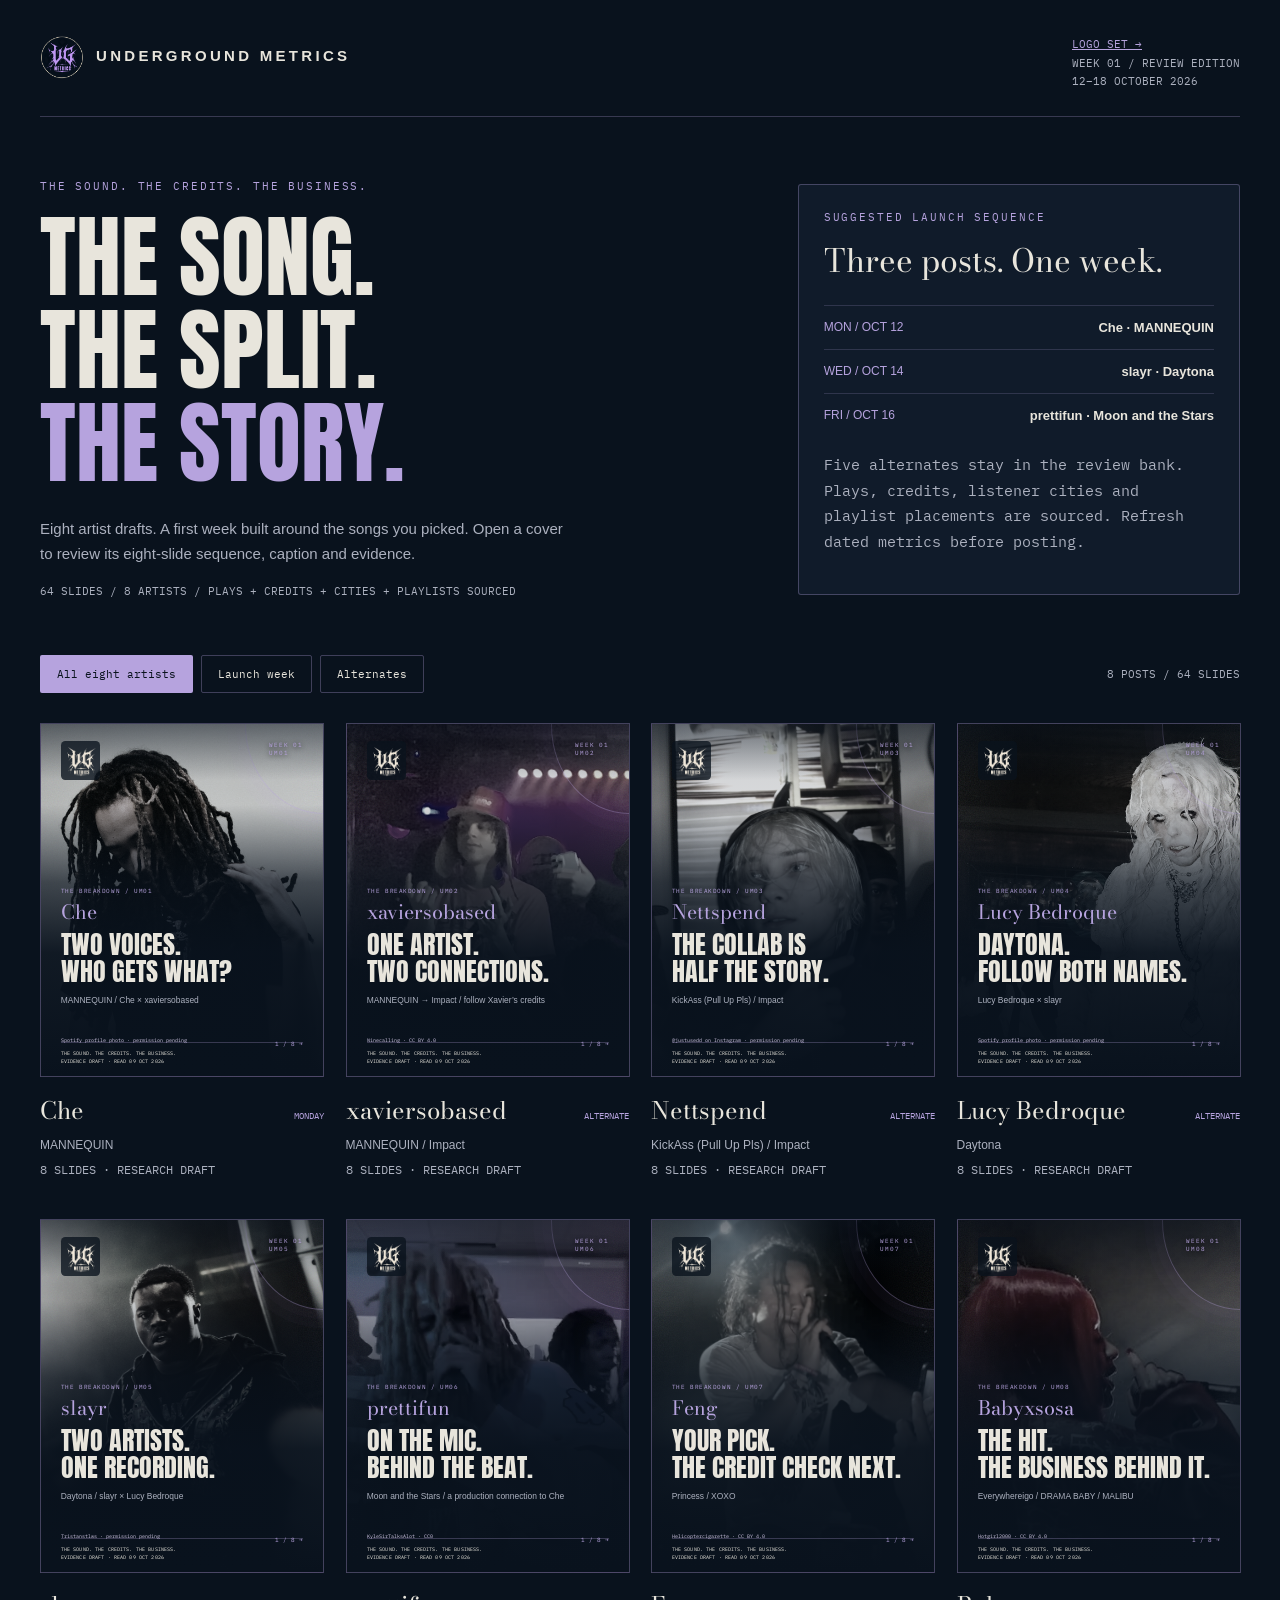
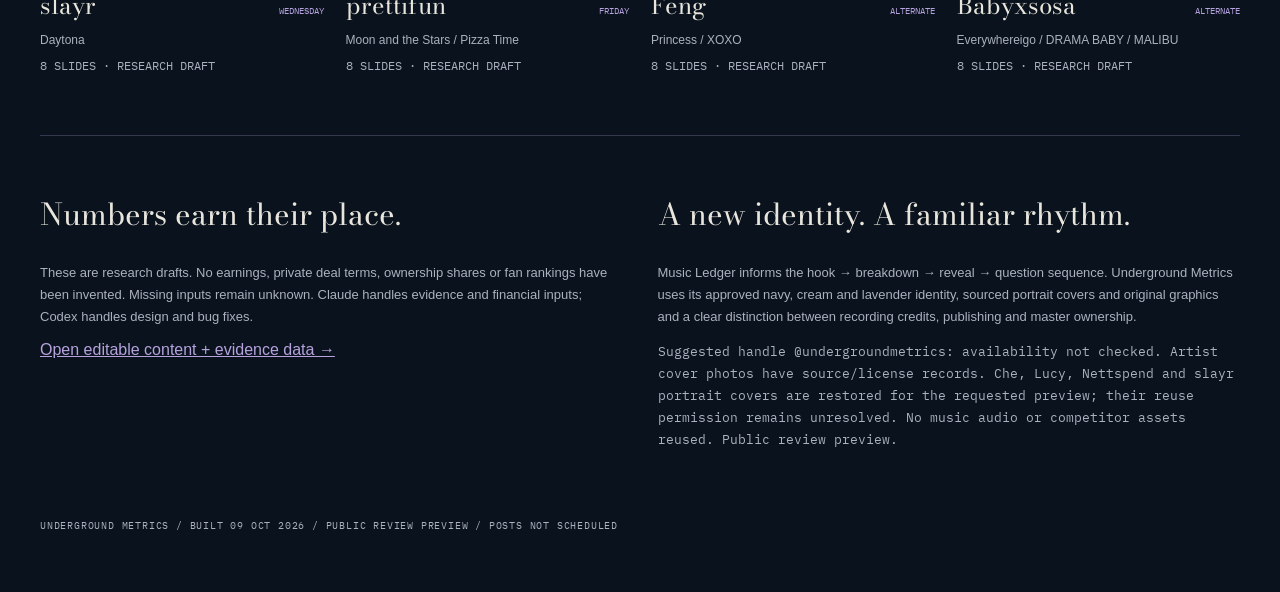
==== commit 8aab32dc: "Add verified listener cities and playlist rankings to slides" ====
--- a/index.html
+++ b/index.html
@@ -5,12 +5,12 @@
 
 /* Consistent ownership mark: competitor-informed, clear of editorial content. */
 .slide-top{height:20cqw;align-items:flex-start}.slide-brand{width:14cqw;height:14cqw;flex:none;display:flex;align-items:center;justify-content:center}.slide-brand img{width:100%;height:100%;object-fit:contain}.slide-main{height:calc(100% - 20cqw)}.art.cover .slide-brand{background:#09121dc7;border-radius:1.5cqw;padding:1cqw}.closing-brand{display:block;width:24cqw;height:24cqw;object-fit:contain;align-self:center;margin-bottom:3cqw}.art.close h3{font-size:8cqw}
-.art.credits h3,.art.publishing h3,.art.master h3{font-size:8cqw}.art.credits .body,.art.publishing .body,.art.master .body{font-size:2.8cqw}.art.credits .row,.art.publishing .row,.art.master .row{font-size:2.3cqw;padding:1.7cqw 0;grid-template-columns:.85fr 1.4fr}.art.publishing .slide-main,.art.master .slide-main,.art.credits .slide-main{justify-content:flex-start;padding-top:3cqw}.art.publishing .row{padding:1.2cqw 0}</style><meta name="gallery-revision" content="7a5701110d48"></head><body><div class="shell"><header><div class="logo"><img src="assets/branding/ug-metrics-cut-avatar.png" alt="UG Metrics logo" width="44" height="44" style="vertical-align:middle;margin-right:12px">UNDERGROUND METRICS</div><div class="small"><a href="logos.html">LOGO SET →</a><br>WEEK 01 / REVIEW EDITION<br>12–18 OCTOBER 2026</div></header><section class="hero"><div><div class="eyebrow">The sound. The credits. The business.</div><h1>THE SONG.<br>THE SPLIT.<br><em>THE STORY.</em></h1><p>Eight artist drafts. A first week built around the songs you picked. Open a cover to review its eight-slide sequence, caption and evidence.</p><div class="small">64 SLIDES / 8 ARTISTS / PLAYS + CREDITS ADDED / CHARTMETRIC PENDING</div></div><aside class="plan"><div class="eyebrow">Suggested launch sequence</div><h2>Three posts. One week.</h2><div class="plan-row"><span>MON / OCT 12</span><strong>Che · MANNEQUIN</strong></div><div class="plan-row"><span>WED / OCT 14</span><strong>slayr · Daytona</strong></div><div class="plan-row"><span>FRI / OCT 16</span><strong>prettifun · Moon and the Stars</strong></div><p class="small">Five alternates stay in the review bank. Plays and credits are sourced. Refresh counts before posting; geography and playlists await Chartmetric.</p></aside></section><nav class="toolbar" aria-label="Gallery filters"><button data-filter="all" aria-pressed="true">All eight artists</button><button data-filter="launch" aria-pressed="false">Launch week</button><button data-filter="alt" aria-pressed="false">Alternates</button><span class="small" id="count"></span></nav><main class="grid" id="grid"></main><section class="notes"><div><h2>Numbers earn their place.</h2><p>These are research drafts. No earnings, private deal terms, ownership shares or fan rankings have been invented. Missing inputs remain unknown. Claude handles evidence and financial inputs; Codex handles design and bug fixes.</p><a href="posts.json">Open editable content + evidence data →</a></div><div><h2>A new identity. A familiar rhythm.</h2><p>Music Ledger informs the hook → breakdown → reveal → question sequence. Underground Metrics uses its approved navy, cream and lavender identity, sourced portrait covers and original graphics and a clear distinction between recording credits, publishing and master ownership.</p><p class="small">Suggested handle @undergroundmetrics: availability not checked. Artist cover photos have source/license records. Che, Lucy, Nettspend and slayr portrait covers are restored for the requested preview; their reuse permission remains unresolved. No music audio or competitor assets reused. Public review preview.</p></div></section><footer>UNDERGROUND METRICS / BUILT 09 OCT 2026 / PUBLIC REVIEW PREVIEW / POSTS NOT SCHEDULED</footer></div><dialog id="modal"><div class="dialog-top"><span class="small" id="modal-label"></span><button id="close" aria-label="Close post preview">×</button></div><div class="dialog-grid"><div><div class="viewer" id="slide"></div><div class="nav"><button id="prev" aria-label="Previous slide">← Previous</button><span class="small" id="position"></span><button id="next" aria-label="Next slide">Next →</button></div><div class="thumbs" id="thumbs"></div></div><aside class="details" id="details"></aside></div></dialog><script>
-const DATA={"brand": {"name": "Underground Metrics", "tagline": "The sound. The credits. The business.", "suggested_handle": "@undergroundmetrics", "handle_status": "availability not checked", "palette": ["#09121D", "#E8E5DC", "#B6A3DE", "#7959C5"], "fonts": ["Anton", "Bodoni Moda", "IBM Plex Mono"]}, "built": "2026-10-09", "sources": {"credits": {"label": "Saved Spotify shared recording credits", "url": "assets/recording-credits.json", "status": "Saved evidence, 2026-10-08"}, "impact": {"label": "Official Impact release link", "url": "https://nettspend.lnk.to/impact", "status": "Opened 2026-10-09"}, "pretti": {"label": "The FADER: prettifun interview", "url": "https://www.thefader.com/2025/08/04/prettifun-funhouse-deluxe-interview/", "status": "Opened 2026-10-09; production context, no deal figures"}, "moon": {"label": "Album of the Year listener discussion", "url": "https://www.albumoftheyear.org/album/1814760-prettifun-moon-and-the-stars/comments/", "status": "Opened 2026-10-09; mixed listener reactions"}, "daytona": {"label": "Rainy Day Music review", "url": "https://rainydaymusic.org/2026/04/14/half-blood-bloodluxe-slayr/", "status": "Opened 2026-10-09; critic pick, not fan consensus"}, "feng": {"label": "Feng fan top-three thread", "url": "https://www.reddit.com/r/fengeveryday/comments/1tgx6qg/top_3_feng_songs/", "status": "Opened 2026-10-09; small sample, catalog credits pending"}, "sosa": {"label": "The FADER: Babyxsosa review", "url": "https://www.thefader.com/2024/10/25/babyxsosa-babyonce-album-review-rap-blog", "status": "Opened 2026-10-09; named hit songs, no ownership evidence"}, "fan": {"label": "Supplied MANNEQUIN fan discussion", "url": "https://www.reddit.com/r/xaviersobased1c/comments/1memtid", "status": "Fetch failed 2026-10-09; not used to support fan-consensus claims"}, "rights": {"label": "US Copyright Office: composition and recording distinction", "url": "https://www.copyright.gov/engage/musicians/", "status": "Opened 2026-10-09; general background only"}, "UMT-01": {"label": "MANNEQUIN: Spotify plays and release credits", "url": "https://open.spotify.com/track/4BOZwlrJLGTPmePx9mM9pu", "status": "Observed Oct 9, 2026 UTC; lifetime display count, not income. Linked release versions counted once."}, "UMT-02": {"label": "Impact: Spotify plays and release credits", "url": "https://open.spotify.com/track/2xTk9wtJ6mWf7YV6ppmdCK", "status": "Observed Oct 9, 2026 UTC; lifetime display count, not income. Linked release versions counted once."}, "UMT-03": {"label": "KickAss (Pull Up Pls): Spotify plays and release credits", "url": "https://open.spotify.com/track/7BZaBWzwPGRRswyT5KHSbK", "status": "Observed Oct 9, 2026 UTC; lifetime display count, not income. Linked release versions counted once."}, "UMT-04": {"label": "Daytona: Spotify plays and release credits", "url": "https://open.spotify.com/track/1z8YIll8YL4H0HqWH6MRH8", "status": "Observed Oct 9, 2026 UTC; lifetime display count, not income. Linked release versions counted once."}, "UMT-05": {"label": "Moon and the Stars: Spotify plays and release credits", "url": "https://open.spotify.com/track/4aY54agzacXyMxb7jowbOv", "status": "Observed Oct 9, 2026 UTC; lifetime display count, not income. Linked release versions counted once."}, "UMT-06": {"label": "Pizza Time: Spotify plays and release credits", "url": "https://open.spotify.com/track/3pxg2vxImneIXH7Kt4raVM", "status": "Observed Oct 9, 2026 UTC; lifetime display count, not income. Linked release versions counted once."}, "UMT-07": {"label": "Princess: Spotify plays and release credits", "url": "https://open.spotify.com/track/7hKUH1NXQXOt6bQjHhRZQg", "status": "Observed Oct 9, 2026 UTC; lifetime display count, not income. Linked release versions counted once."}, "UMT-08": {"label": "XOXO: Spotify plays and release credits", "url": "https://open.spotify.com/track/0LIEtliIARSvMc5niYy0OX", "status": "Observed Oct 9, 2026 UTC; lifetime display count, not income. Linked release versions counted once."}, "UMT-09": {"label": "Everywhereigo: Spotify plays and release credits", "url": "https://open.spotify.com/track/6oiHTXuIctrIwtHe5cgXv6", "status": "Observed Oct 9, 2026 UTC; lifetime display count, not income. Linked release versions counted once."}, "UMT-10": {"label": "DRAMA BABY / MALIBU: Spotify plays and release credits", "url": "https://open.spotify.com/track/0JlIREROiyPWzUNhlIpOns", "status": "Observed Oct 9, 2026 UTC; lifetime display count, not income. Linked release versions counted once."}}, "posts": [{"id": "UM01", "artist": "Che", "tracks": ["MANNEQUIN"], "headline": "TWO VOICES.\nWHO GETS WHAT?", "sub": "MANNEQUIN / Che × xaviersobased", "day": "Monday", "angle": "Che × xaviersobased / confirmed shared recording credit", "source_ids": ["UMT-01"], "recording_credits": [["MANNEQUIN / artists", "Che, xaviersobased"], ["MANNEQUIN / producers", "CXO"]], "signal": "Saved Spotify metadata lists Che and xaviersobased on this recording. That establishes a collaboration, not its financial split.", "question": "WHOSE PART DO YOU REPLAY?", "publishing": {"writers": {"MANNEQUIN": "Chase Mitchell, Xavier Lopez"}, "ownership_splits": null, "publishers": null, "registration_status": {"MANNEQUIN": "Probable match; confirmation pending"}}, "master": {"owner": null, "artist_split": null, "recoupment": null, "release_lines": {"MANNEQUIN": "℗ 2025 Che"}}, "metrics": {"spotify_streams": 22049477, "as_of": "2026-10-09", "gross_revenue": null, "artist_net": null, "recordings": [{"track_id": "UMT-01", "title": "MANNEQUIN", "spotify_play_count": 22049477, "observed_at_utc": "2026-10-09T08:12:11.825Z", "spotify_track_id": "4BOZwlrJLGTPmePx9mM9pu"}]}, "status": "Evidence draft — plays and credits added; Chartmetric pending", "slides": [{"kind": "cover", "eyebrow": "THE BREAKDOWN / UM01", "headline": "TWO VOICES.\nWHO GETS WHAT?", "body": "MANNEQUIN / Che × xaviersobased", "rows": []}, {"kind": "credits", "eyebrow": "01 / THE RECORDING", "headline": "START WITH THE CREDITS.", "body": "As credited on the release, read Oct 9, 2026. Billing and production credits do not establish payment terms.", "rows": [["MANNEQUIN / artists", "Che, xaviersobased"], ["MANNEQUIN / producers", "CXO"]]}, {"kind": "publishing", "eyebrow": "02 / THE SONG", "headline": "WHO WROTE IT?", "body": "Writer credits and collection records are separate. Registered collection shares are for US mechanical royalties; they are not ownership, writer splits or income.", "rows": [["MANNEQUIN / credited writers", "Chase Mitchell, Xavier Lopez"], ["Publishing ownership / writer splits", "Not public"], ["MANNEQUIN / collection record", "Probable match; confirmation pending"]], "registration_details": []}, {"kind": "master", "eyebrow": "03 / THE MASTER", "headline": "WHO OWNS THE RECORDING?", "body": "The release line is metadata, not proof of beneficial ownership. Contracts, royalty shares and recoupment terms are not public.", "rows": [["MANNEQUIN / release line", "℗ 2025 Che"], ["Master owner / deal terms", "Not public"], ["Artist take-home", "Not established"]]}, {"kind": "takeaway", "eyebrow": "04 / THE TAKEAWAY", "headline": "THE PLAYS.\nNOT THE PAYOUT.", "body": "Lifetime Spotify display counts, read Oct 9, 2026. Linked versions count once. Plays do not establish anyone’s income.", "rows": [["MANNEQUIN / Spotify plays", "22,049,477"], ["Revenue model", "Not calculated"], ["Artist take-home", "Not established"]]}, {"kind": "geography", "eyebrow": "05 / THE AUDIENCE", "headline": "WHERE THEY\nLISTEN.", "body": "Che / Spotify listener geography. Country counts or shares will come from a dated Chartmetric capture.", "rows": [["Top country", "Awaiting Chartmetric"], ["Second country", "Awaiting Chartmetric"], ["Third country", "Awaiting Chartmetric"], ["Observation / estimate status", "Not captured"]]}, {"kind": "playlists", "eyebrow": "06 / THE PLAYLISTS", "headline": "THREE LISTS.\nONE SONG.", "body": "MANNEQUIN / track-specific playlist placements. Ranking metric and date will be labeled when verified.", "rows": [["01 / Playlist", "Awaiting Chartmetric"], ["02 / Playlist", "Awaiting Chartmetric"], ["03 / Playlist", "Awaiting Chartmetric"], ["Song streams from these lists", "Not available"]]}, {"kind": "close", "eyebrow": "07 / YOUR NEXT DEEP DIVE", "headline": "WHOSE PART DO YOU REPLAY?", "body": "Save the song. Follow the credits. Tell us which breakdown you want next.", "rows": []}], "caption": "Che: MANNEQUIN. Saved Spotify metadata lists Che and xaviersobased on this recording. That establishes a collaboration, not its financial split. Spotify plays, read Oct 9, 2026: MANNEQUIN 22,049,477. Publishing ownership, master ownership and private deal terms are not established. Collection registrations are not ownership or income. Whose part do you replay?", "cover_photo": {"file": "assets/photos/che.jpg", "source_url": "https://open.spotify.com/artist/5A7T1LAGJg5NXySBoIKUmF", "image_url": "https://image-cdn-fa.spotifycdn.com/image/ab6761610000e5eb856122aa629701a14755ab65", "license": null, "creator": null, "reuse_status": "permission not established — review reference; permission unresolved", "changes": "Cropped, desaturated and darkened. Artist identity tied to saved Spotify profile; photographer not identified.", "preview_display_requested": true, "preview_note": "User requested portrait restoration in the public gallery preview; reuse permission remains unresolved."}, "audience_geography": {"source": "Chartmetric", "scope": "artist-level Spotify listeners, not song-level", "platform": "Spotify", "observed_at": null, "estimate_status": "unknown pending source capture", "countries": null, "cities": null, "percentage_denominator": null, "status": "awaiting Claude research"}, "playlist_analysis": {"track": "MANNEQUIN", "scope": "exact recording, one song per ranking", "source": "Chartmetric", "ranking_metric": null, "window": null, "top_three": null, "attributed_streams": null, "status": "awaiting Claude research", "rule": "Playlist followers, reach and estimated listeners do not establish streams attributed to this song."}, "research_track_ids": ["UMT-01"]}, {"id": "UM02", "artist": "xaviersobased", "tracks": ["MANNEQUIN", "Impact"], "headline": "ONE ARTIST.\nTWO CONNECTIONS.", "sub": "MANNEQUIN → Impact / follow Xavier’s credits", "day": "Alternate", "angle": "Recording credits", "source_ids": ["impact", "UMT-01", "UMT-02"], "recording_credits": [["MANNEQUIN / artists", "Che, xaviersobased"], ["MANNEQUIN / producers", "CXO"], ["Impact / artists", "Nettspend, xaviersobased"], ["Impact / producers", "ss3bby, Jet Jack Barker"]], "signal": "MANNEQUIN and Impact connect Xavier with Che and Nettspend. The official Impact link confirms both names.", "question": "MANNEQUIN OR IMPACT?", "publishing": {"writers": {"MANNEQUIN": "Chase Mitchell, Xavier Lopez", "Impact": "Jet Jack Barker, Gunner Shepardson, Xavier Lopez, Sebastian Emmanuel Aguilar"}, "ownership_splits": null, "publishers": null, "registration_status": {"MANNEQUIN": "Probable match; confirmation pending", "Impact": "Probable match; confirmation pending"}}, "master": {"owner": null, "artist_split": null, "recoupment": null, "release_lines": {"MANNEQUIN": "℗ 2025 Che", "Impact": "℗ 2025 Nettspend, under exclusive license to Grade A Productions, LLC/Interscope Records"}}, "metrics": {"spotify_streams": null, "as_of": "2026-10-09", "gross_revenue": null, "artist_net": null, "recordings": [{"track_id": "UMT-01", "title": "MANNEQUIN", "spotify_play_count": 22049477, "observed_at_utc": "2026-10-09T08:12:11.825Z", "spotify_track_id": "4BOZwlrJLGTPmePx9mM9pu"}, {"track_id": "UMT-02", "title": "Impact", "spotify_play_count": 17548303, "observed_at_utc": "2026-10-09T07:48:40.166Z", "spotify_track_id": "2xTk9wtJ6mWf7YV6ppmdCK"}]}, "status": "Evidence draft — plays and credits added; Chartmetric pending", "slides": [{"kind": "cover", "eyebrow": "THE BREAKDOWN / UM02", "headline": "ONE ARTIST.\nTWO CONNECTIONS.", "body": "MANNEQUIN → Impact / follow Xavier’s credits", "rows": []}, {"kind": "credits", "eyebrow": "01 / THE RECORDING", "headline": "START WITH THE CREDITS.", "body": "As credited on the release, read Oct 9, 2026. Billing and production credits do not establish payment terms.", "rows": [["MANNEQUIN / artists", "Che, xaviersobased"], ["MANNEQUIN / producers", "CXO"], ["Impact / artists", "Nettspend, xaviersobased"], ["Impact / producers", "ss3bby, Jet Jack Barker"]]}, {"kind": "publishing", "eyebrow": "02 / THE SONG", "headline": "WHO WROTE IT?", "body": "Writer credits and collection records are separate. Registered collection shares are for US mechanical royalties; they are not ownership, writer splits or income.", "rows": [["MANNEQUIN / credited writers", "Chase Mitchell, Xavier Lopez"], ["Impact / credited writers", "Jet Jack Barker, Gunner Shepardson, Xavier Lopez, Sebastian Emmanuel Aguilar"], ["Publishing ownership / writer splits", "Not public"], ["MANNEQUIN / collection record", "Probable match; confirmation pending"], ["Impact / collection record", "Probable match; confirmation pending"]], "registration_details": []}, {"kind": "master", "eyebrow": "03 / THE MASTER", "headline": "WHO OWNS THE RECORDING?", "body": "The release line is metadata, not proof of beneficial ownership. Contracts, royalty shares and recoupment terms are not public.", "rows": [["MANNEQUIN / release line", "℗ 2025 Che"], ["Impact / release line", "℗ 2025 Nettspend, under exclusive license to Grade A Productions, LLC/Interscope Records"], ["Master owner / deal terms", "Not public"], ["Artist take-home", "Not established"]]}, {"kind": "takeaway", "eyebrow": "04 / THE TAKEAWAY", "headline": "THE PLAYS.\nNOT THE PAYOUT.", "body": "Lifetime Spotify display counts, read Oct 9, 2026. Linked versions count once. Plays do not establish anyone’s income.", "rows": [["MANNEQUIN / Spotify plays", "22,049,477"], ["Impact / Spotify plays", "17,548,303"], ["Revenue model", "Not calculated"], ["Artist take-home", "Not established"]]}, {"kind": "geography", "eyebrow": "05 / THE AUDIENCE", "headline": "WHERE THEY\nLISTEN.", "body": "xaviersobased / Spotify listener geography. Country counts or shares will come from a dated Chartmetric capture.", "rows": [["Top country", "Awaiting Chartmetric"], ["Second country", "Awaiting Chartmetric"], ["Third country", "Awaiting Chartmetric"], ["Observation / estimate status", "Not captured"]]}, {"kind": "playlists", "eyebrow": "06 / THE PLAYLISTS", "headline": "THREE LISTS.\nONE SONG.", "body": "MANNEQUIN / track-specific playlist placements. Ranking metric and date will be labeled when verified.", "rows": [["01 / Playlist", "Awaiting Chartmetric"], ["02 / Playlist", "Awaiting Chartmetric"], ["03 / Playlist", "Awaiting Chartmetric"], ["Song streams from these lists", "Not available"]]}, {"kind": "close", "eyebrow": "07 / YOUR NEXT DEEP DIVE", "headline": "MANNEQUIN OR IMPACT?", "body": "Save the song. Follow the credits. Tell us which breakdown you want next.", "rows": []}], "caption": "xaviersobased: MANNEQUIN, Impact. MANNEQUIN and Impact connect Xavier with Che and Nettspend. The official Impact link confirms both names. Spotify plays, read Oct 9, 2026: MANNEQUIN 22,049,477; Impact 17,548,303. Publishing ownership, master ownership and private deal terms are not established. Collection registrations are not ownership or income. Mannequin or impact?", "cover_photo": {"file": "assets/photos/Xaviersobased_2-2-23.jpg", "source_url": "https://commons.wikimedia.org/wiki/File%3AXaviersobased_%282-2-23%29.jpg", "license": "CC BY 4.0", "license_url": "https://creativecommons.org/licenses/by/4.0", "creator": "Ninecalling", "reuse_status": "licensed", "changes": "Cropped, desaturated and darkened for the cover; CC BY-SA adaptation follows the same license where applicable."}, "audience_geography": {"source": "Chartmetric", "scope": "artist-level Spotify listeners, not song-level", "platform": "Spotify", "observed_at": null, "estimate_status": "unknown pending source capture", "countries": null, "cities": null, "percentage_denominator": null, "status": "awaiting Claude research"}, "playlist_analysis": {"track": "MANNEQUIN", "scope": "exact recording, one song per ranking", "source": "Chartmetric", "ranking_metric": null, "window": null, "top_three": null, "attributed_streams": null, "status": "awaiting Claude research", "rule": "Playlist followers, reach and estimated listeners do not establish streams attributed to this song."}, "research_track_ids": ["UMT-01", "UMT-02"]}, {"id": "UM03", "artist": "Nettspend", "tracks": ["KickAss (Pull Up Pls)", "Impact"], "headline": "THE COLLAB IS\nHALF THE STORY.", "sub": "KickAss (Pull Up Pls) / Impact", "day": "Alternate", "angle": "Recording credits", "source_ids": ["impact", "UMT-03", "UMT-02"], "recording_credits": [["KickAss (Pull Up Pls) / artists", "Che, Nettspend"], ["KickAss (Pull Up Pls) / producers", "Che"], ["Impact / artists", "Nettspend, xaviersobased"], ["Impact / producers", "ss3bby, Jet Jack Barker"]], "signal": "Both recordings credit two main artists. Billing does not reveal a fee or royalty share.", "question": "WHICH COLLAB HITS HARDER?", "publishing": {"writers": {"KickAss (Pull Up Pls)": "Chase Mitchell, Nettspend", "Impact": "Jet Jack Barker, Gunner Shepardson, Xavier Lopez, Sebastian Emmanuel Aguilar"}, "ownership_splits": null, "publishers": null, "registration_status": {"KickAss (Pull Up Pls)": "No match found in this search", "Impact": "Probable match; confirmation pending"}}, "master": {"owner": null, "artist_split": null, "recoupment": null, "release_lines": {"KickAss (Pull Up Pls)": "℗ 2026 Che", "Impact": "℗ 2025 Nettspend, under exclusive license to Grade A Productions, LLC/Interscope Records"}}, "metrics": {"spotify_streams": null, "as_of": "2026-10-09", "gross_revenue": null, "artist_net": null, "recordings": [{"track_id": "UMT-03", "title": "KickAss (Pull Up Pls)", "spotify_play_count": 1989547, "observed_at_utc": "2026-10-09T07:46:23.150Z", "spotify_track_id": "7BZaBWzwPGRRswyT5KHSbK"}, {"track_id": "UMT-02", "title": "Impact", "spotify_play_count": 17548303, "observed_at_utc": "2026-10-09T07:48:40.166Z", "spotify_track_id": "2xTk9wtJ6mWf7YV6ppmdCK"}]}, "status": "Evidence draft — plays and credits added; Chartmetric pending", "slides": [{"kind": "cover", "eyebrow": "THE BREAKDOWN / UM03", "headline": "THE COLLAB IS\nHALF THE STORY.", "body": "KickAss (Pull Up Pls) / Impact", "rows": []}, {"kind": "credits", "eyebrow": "01 / THE RECORDING", "headline": "START WITH THE CREDITS.", "body": "As credited on the release, read Oct 9, 2026. Billing and production credits do not establish payment terms.", "rows": [["KickAss (Pull Up Pls) / artists", "Che, Nettspend"], ["KickAss (Pull Up Pls) / producers", "Che"], ["Impact / artists", "Nettspend, xaviersobased"], ["Impact / producers", "ss3bby, Jet Jack Barker"]]}, {"kind": "publishing", "eyebrow": "02 / THE SONG", "headline": "WHO WROTE IT?", "body": "Writer credits and collection records are separate. Registered collection shares are for US mechanical royalties; they are not ownership, writer splits or income.", "rows": [["KickAss (Pull Up Pls) / credited writers", "Chase Mitchell, Nettspend"], ["Impact / credited writers", "Jet Jack Barker, Gunner Shepardson, Xavier Lopez, Sebastian Emmanuel Aguilar"], ["Publishing ownership / writer splits", "Not public"], ["KickAss (Pull Up Pls) / collection record", "No match found in this search"], ["Impact / collection record", "Probable match; confirmation pending"]], "registration_details": []}, {"kind": "master", "eyebrow": "03 / THE MASTER", "headline": "WHO OWNS THE RECORDING?", "body": "The release line is metadata, not proof of beneficial ownership. Contracts, royalty shares and recoupment terms are not public.", "rows": [["KickAss (Pull Up Pls) / release line", "℗ 2026 Che"], ["Impact / release line", "℗ 2025 Nettspend, under exclusive license to Grade A Productions, LLC/Interscope Records"], ["Master owner / deal terms", "Not public"], ["Artist take-home", "Not established"]]}, {"kind": "takeaway", "eyebrow": "04 / THE TAKEAWAY", "headline": "THE PLAYS.\nNOT THE PAYOUT.", "body": "Lifetime Spotify display counts, read Oct 9, 2026. Linked versions count once. Plays do not establish anyone’s income.", "rows": [["KickAss (Pull Up Pls) / Spotify plays", "1,989,547"], ["Impact / Spotify plays", "17,548,303"], ["Revenue model", "Not calculated"], ["Artist take-home", "Not established"]]}, {"kind": "geography", "eyebrow": "05 / THE AUDIENCE", "headline": "WHERE THEY\nLISTEN.", "body": "Nettspend / Spotify listener geography. Country counts or shares will come from a dated Chartmetric capture.", "rows": [["Top country", "Awaiting Chartmetric"], ["Second country", "Awaiting Chartmetric"], ["Third country", "Awaiting Chartmetric"], ["Observation / estimate status", "Not captured"]]}, {"kind": "playlists", "eyebrow": "06 / THE PLAYLISTS", "headline": "THREE LISTS.\nONE SONG.", "body": "KickAss (Pull Up Pls) / track-specific playlist placements. Ranking metric and date will be labeled when verified.", "rows": [["01 / Playlist", "Awaiting Chartmetric"], ["02 / Playlist", "Awaiting Chartmetric"], ["03 / Playlist", "Awaiting Chartmetric"], ["Song streams from these lists", "Not available"]]}, {"kind": "close", "eyebrow": "07 / YOUR NEXT DEEP DIVE", "headline": "WHICH COLLAB HITS HARDER?", "body": "Save the song. Follow the credits. Tell us which breakdown you want next.", "rows": []}], "caption": "Nettspend: KickAss (Pull Up Pls), Impact. Both recordings credit two main artists. Billing does not reveal a fee or royalty share. Spotify plays, read Oct 9, 2026: KickAss (Pull Up Pls) 1,989,547; Impact 17,548,303. Publishing ownership, master ownership and private deal terms are not established. Collection registrations are not ownership or income. Which collab hits harder?", "cover_photo": {"file": "assets/photos/Nettspend.webp", "source_url": "https://commons.wikimedia.org/wiki/File%3ANettspend.webp", "license": null, "license_url": "https://creativecommons.org/licenses/by/4.0", "creator": "@justusedd on Instagram", "reuse_status": "permission unresolved — earlier asset ledger flags uploader/rights-holder provenance", "changes": "Cropped, desaturated and darkened for the cover; CC BY-SA adaptation follows the same license where applicable.", "preview_display_requested": true, "claimed_license": "CC BY 4.0", "preview_note": "User requested portrait restoration in the public gallery preview; reuse permission remains unresolved."}, "audience_geography": {"source": "Chartmetric", "scope": "artist-level Spotify listeners, not song-level", "platform": "Spotify", "observed_at": null, "estimate_status": "unknown pending source capture", "countries": null, "cities": null, "percentage_denominator": null, "status": "awaiting Claude research"}, "playlist_analysis": {"track": "KickAss (Pull Up Pls)", "scope": "exact recording, one song per ranking", "source": "Chartmetric", "ranking_metric": null, "window": null, "top_three": null, "attributed_streams": null, "status": "awaiting Claude research", "rule": "Playlist followers, reach and estimated listeners do not establish streams attributed to this song."}, "research_track_ids": ["UMT-03", "UMT-02"]}, {"id": "UM04", "artist": "Lucy Bedroque", "tracks": ["Daytona"], "headline": "DAYTONA.\nFOLLOW BOTH NAMES.", "sub": "Lucy Bedroque × slayr", "day": "Alternate", "angle": "Recording credits", "source_ids": ["daytona", "UMT-04"], "recording_credits": [["Daytona / artists", "slayr, Lucy Bedroque"], ["Daytona / producers", "slayr, M8I, Chris Marek"]], "signal": "Spotify metadata confirms both recording artists. A Rainy Day Music review names Daytona among its best tracks; that is one critic’s assessment.", "question": "WHO BROUGHT YOU TO DAYTONA?", "publishing": {"writers": {"Daytona": "slayr, Lucy Bedroque, M8I, Chris Marek"}, "ownership_splits": null, "publishers": null, "registration_status": {"Daytona": "No match found in this search"}}, "master": {"owner": null, "artist_split": null, "recoupment": null, "release_lines": {"Daytona": "℗ 2026 slayr"}}, "metrics": {"spotify_streams": 6451009, "as_of": "2026-10-09", "gross_revenue": null, "artist_net": null, "recordings": [{"track_id": "UMT-04", "title": "Daytona", "spotify_play_count": 6451009, "observed_at_utc": "2026-10-09T07:46:28.468Z", "spotify_track_id": "1z8YIll8YL4H0HqWH6MRH8"}]}, "status": "Evidence draft — plays and credits added; Chartmetric pending", "slides": [{"kind": "cover", "eyebrow": "THE BREAKDOWN / UM04", "headline": "DAYTONA.\nFOLLOW BOTH NAMES.", "body": "Lucy Bedroque × slayr", "rows": []}, {"kind": "credits", "eyebrow": "01 / THE RECORDING", "headline": "START WITH THE CREDITS.", "body": "As credited on the release, read Oct 9, 2026. Billing and production credits do not establish payment terms.", "rows": [["Daytona / artists", "slayr, Lucy Bedroque"], ["Daytona / producers", "slayr, M8I, Chris Marek"]]}, {"kind": "publishing", "eyebrow": "02 / THE SONG", "headline": "WHO WROTE IT?", "body": "Writer credits and collection records are separate. Registered collection shares are for US mechanical royalties; they are not ownership, writer splits or income.", "rows": [["Daytona / credited writers", "slayr, Lucy Bedroque, M8I, Chris Marek"], ["Publishing ownership / writer splits", "Not public"], ["Daytona / collection record", "No match found in this search"]], "registration_details": []}, {"kind": "master", "eyebrow": "03 / THE MASTER", "headline": "WHO OWNS THE RECORDING?", "body": "The release line is metadata, not proof of beneficial ownership. Contracts, royalty shares and recoupment terms are not public.", "rows": [["Daytona / release line", "℗ 2026 slayr"], ["Master owner / deal terms", "Not public"], ["Artist take-home", "Not established"]]}, {"kind": "takeaway", "eyebrow": "04 / THE TAKEAWAY", "headline": "THE PLAYS.\nNOT THE PAYOUT.", "body": "Lifetime Spotify display counts, read Oct 9, 2026. Linked versions count once. Plays do not establish anyone’s income.", "rows": [["Daytona / Spotify plays", "6,451,009"], ["Revenue model", "Not calculated"], ["Artist take-home", "Not established"]]}, {"kind": "geography", "eyebrow": "05 / THE AUDIENCE", "headline": "WHERE THEY\nLISTEN.", "body": "Lucy Bedroque / Spotify listener geography. Country counts or shares will come from a dated Chartmetric capture.", "rows": [["Top country", "Awaiting Chartmetric"], ["Second country", "Awaiting Chartmetric"], ["Third country", "Awaiting Chartmetric"], ["Observation / estimate status", "Not captured"]]}, {"kind": "playlists", "eyebrow": "06 / THE PLAYLISTS", "headline": "THREE LISTS.\nONE SONG.", "body": "Daytona / track-specific playlist placements. Ranking metric and date will be labeled when verified.", "rows": [["01 / Playlist", "Awaiting Chartmetric"], ["02 / Playlist", "Awaiting Chartmetric"], ["03 / Playlist", "Awaiting Chartmetric"], ["Song streams from these lists", "Not available"]]}, {"kind": "close", "eyebrow": "07 / YOUR NEXT DEEP DIVE", "headline": "WHO BROUGHT YOU TO DAYTONA?", "body": "Save the song. Follow the credits. Tell us which breakdown you want next.", "rows": []}], "caption": "Lucy Bedroque: Daytona. Spotify metadata confirms both recording artists. A Rainy Day Music review names Daytona among its best tracks; that is one critic’s assessment. Spotify plays, read Oct 9, 2026: Daytona 6,451,009. Publishing ownership, master ownership and private deal terms are not established. Collection registrations are not ownership or income. Who brought you to daytona?", "cover_photo": {"file": "assets/photos/lucy-bedroque.jpg", "source_url": "https://open.spotify.com/artist/2I8H267eH5va9da4vGt38O", "image_url": "https://image-cdn-fa.spotifycdn.com/image/ab6761610000e5eb100cfd4653979ed518fbf28f", "license": null, "creator": null, "reuse_status": "permission not established — review reference; permission unresolved", "changes": "Cropped, desaturated and darkened. Artist identity tied to saved Spotify profile; photographer not identified.", "preview_display_requested": true, "preview_note": "User requested portrait restoration in the public gallery preview; reuse permission remains unresolved."}, "audience_geography": {"source": "Chartmetric", "scope": "artist-level Spotify listeners, not song-level", "platform": "Spotify", "observed_at": null, "estimate_status": "unknown pending source capture", "countries": null, "cities": null, "percentage_denominator": null, "status": "awaiting Claude research"}, "playlist_analysis": {"track": "Daytona", "scope": "exact recording, one song per ranking", "source": "Chartmetric", "ranking_metric": null, "window": null, "top_three": null, "attributed_streams": null, "status": "awaiting Claude research", "rule": "Playlist followers, reach and estimated listeners do not establish streams attributed to this song."}, "research_track_ids": ["UMT-04"]}, {"id": "UM05", "artist": "slayr", "tracks": ["Daytona"], "headline": "TWO ARTISTS.\nONE RECORDING.", "sub": "Daytona / slayr × Lucy Bedroque", "day": "Wednesday", "angle": "Recording credits", "source_ids": ["daytona", "UMT-04"], "recording_credits": [["Daytona / artists", "slayr, Lucy Bedroque"], ["Daytona / producers", "slayr, M8I, Chris Marek"]], "signal": "Daytona credits four writers and three producers. Those credits do not disclose ownership splits or payment terms.", "question": "DAYTONA OR YOUR OTHER SLAYR PICK?", "publishing": {"writers": {"Daytona": "slayr, Lucy Bedroque, M8I, Chris Marek"}, "ownership_splits": null, "publishers": null, "registration_status": {"Daytona": "No match found in this search"}}, "master": {"owner": null, "artist_split": null, "recoupment": null, "release_lines": {"Daytona": "℗ 2026 slayr"}}, "metrics": {"spotify_streams": 6451009, "as_of": "2026-10-09", "gross_revenue": null, "artist_net": null, "recordings": [{"track_id": "UMT-04", "title": "Daytona", "spotify_play_count": 6451009, "observed_at_utc": "2026-10-09T07:46:28.468Z", "spotify_track_id": "1z8YIll8YL4H0HqWH6MRH8"}]}, "status": "Evidence draft — plays and credits added; Chartmetric pending", "slides": [{"kind": "cover", "eyebrow": "THE BREAKDOWN / UM05", "headline": "TWO ARTISTS.\nONE RECORDING.", "body": "Daytona / slayr × Lucy Bedroque", "rows": []}, {"kind": "credits", "eyebrow": "01 / THE RECORDING", "headline": "START WITH THE CREDITS.", "body": "As credited on the release, read Oct 9, 2026. Billing and production credits do not establish payment terms.", "rows": [["Daytona / artists", "slayr, Lucy Bedroque"], ["Daytona / producers", "slayr, M8I, Chris Marek"]]}, {"kind": "publishing", "eyebrow": "02 / THE SONG", "headline": "WHO WROTE IT?", "body": "Writer credits and collection records are separate. Registered collection shares are for US mechanical royalties; they are not ownership, writer splits or income.", "rows": [["Daytona / credited writers", "slayr, Lucy Bedroque, M8I, Chris Marek"], ["Publishing ownership / writer splits", "Not public"], ["Daytona / collection record", "No match found in this search"]], "registration_details": []}, {"kind": "master", "eyebrow": "03 / THE MASTER", "headline": "WHO OWNS THE RECORDING?", "body": "The release line is metadata, not proof of beneficial ownership. Contracts, royalty shares and recoupment terms are not public.", "rows": [["Daytona / release line", "℗ 2026 slayr"], ["Master owner / deal terms", "Not public"], ["Artist take-home", "Not established"]]}, {"kind": "takeaway", "eyebrow": "04 / THE TAKEAWAY", "headline": "THE PLAYS.\nNOT THE PAYOUT.", "body": "Lifetime Spotify display counts, read Oct 9, 2026. Linked versions count once. Plays do not establish anyone’s income.", "rows": [["Daytona / Spotify plays", "6,451,009"], ["Revenue model", "Not calculated"], ["Artist take-home", "Not established"]]}, {"kind": "geography", "eyebrow": "05 / THE AUDIENCE", "headline": "WHERE THEY\nLISTEN.", "body": "slayr / Spotify listener geography. Country counts or shares will come from a dated Chartmetric capture.", "rows": [["Top country", "Awaiting Chartmetric"], ["Second country", "Awaiting Chartmetric"], ["Third country", "Awaiting Chartmetric"], ["Observation / estimate status", "Not captured"]]}, {"kind": "playlists", "eyebrow": "06 / THE PLAYLISTS", "headline": "THREE LISTS.\nONE SONG.", "body": "Daytona / track-specific playlist placements. Ranking metric and date will be labeled when verified.", "rows": [["01 / Playlist", "Awaiting Chartmetric"], ["02 / Playlist", "Awaiting Chartmetric"], ["03 / Playlist", "Awaiting Chartmetric"], ["Song streams from these lists", "Not available"]]}, {"kind": "close", "eyebrow": "07 / YOUR NEXT DEEP DIVE", "headline": "DAYTONA OR YOUR OTHER SLAYR PICK?", "body": "Save the song. Follow the credits. Tell us which breakdown you want next.", "rows": []}], "caption": "slayr: Daytona. Daytona credits four writers and three producers. Those credits do not disclose ownership splits or payment terms. Spotify plays, read Oct 9, 2026: Daytona 6,451,009. Publishing ownership, master ownership and private deal terms are not established. Collection registrations are not ownership or income. Daytona or your other slayr pick?", "cover_photo": {"file": "assets/photos/Slayr_rollingloud_tristanstlws.jpg", "source_url": "https://commons.wikimedia.org/wiki/File%3ASlayr_rollingloud_tristanstlws.jpg", "license": null, "license_url": "https://creativecommons.org/licenses/by-sa/4.0", "creator": "Tristanstlws", "reuse_status": "permission unresolved — earlier asset ledger flags uploader/rights-holder provenance", "changes": "Cropped, desaturated and darkened for the cover; CC BY-SA adaptation follows the same license where applicable.", "preview_display_requested": true, "claimed_license": "CC BY-SA 4.0", "preview_note": "User requested portrait restoration in the public gallery preview; reuse permission remains unresolved."}, "audience_geography": {"source": "Chartmetric", "scope": "artist-level Spotify listeners, not song-level", "platform": "Spotify", "observed_at": null, "estimate_status": "unknown pending source capture", "countries": null, "cities": null, "percentage_denominator": null, "status": "awaiting Claude research"}, "playlist_analysis": {"track": "Daytona", "scope": "exact recording, one song per ranking", "source": "Chartmetric", "ranking_metric": null, "window": null, "top_three": null, "attributed_streams": null, "status": "awaiting Claude research", "rule": "Playlist followers, reach and estimated listeners do not establish streams attributed to this song."}, "research_track_ids": ["UMT-04"]}, {"id": "UM06", "artist": "prettifun", "tracks": ["Moon and the Stars", "Pizza Time"], "headline": "ON THE MIC.\nBEHIND THE BEAT.", "sub": "Moon and the Stars / a production connection to Che", "day": "Friday", "angle": "Keep the prettifun listening pick separate from Che’s production story", "source_ids": ["moon", "pretti", "UMT-05", "UMT-06"], "recording_credits": [["Moon and the Stars / artists", "prettifun"], ["Moon and the Stars / producers", "prettifun"], ["Pizza Time / artists", "Che"], ["Pizza Time / producers", "PrettiFun"]], "signal": "prettifun is credited as artist, writer and producer on Moon and the Stars. Pizza Time credits him as producer; its release credits name Che as writer.", "question": "VOCALS OR PRODUCTION: WHERE DID YOU START?", "publishing": {"writers": {"Moon and the Stars": "Michael-Raymond Taylor", "Pizza Time": "Chase Mitchell"}, "ownership_splits": null, "publishers": null, "registration_status": {"Moon and the Stars": "No match found in this search", "Pizza Time": "Duplicate records; unresolved"}}, "master": {"owner": null, "artist_split": null, "recoupment": null, "release_lines": {"Moon and the Stars": "℗ 2026 prettifun., Under exclusive license to Victor Victor Worldwide, A Concord Label Group Release.", "Pizza Time": "℗ 2024 Che"}}, "metrics": {"spotify_streams": null, "as_of": "2026-10-09", "gross_revenue": null, "artist_net": null, "recordings": [{"track_id": "UMT-05", "title": "Moon and the Stars", "spotify_play_count": 4399519, "observed_at_utc": "2026-10-09T07:48:35.078Z", "spotify_track_id": "4aY54agzacXyMxb7jowbOv"}, {"track_id": "UMT-06", "title": "Pizza Time", "spotify_play_count": 20560415, "observed_at_utc": "2026-10-09T07:48:14.386Z", "spotify_track_id": "3pxg2vxImneIXH7Kt4raVM"}]}, "status": "Evidence draft — plays and credits added; Chartmetric pending", "slides": [{"kind": "cover", "eyebrow": "THE BREAKDOWN / UM06", "headline": "ON THE MIC.\nBEHIND THE BEAT.", "body": "Moon and the Stars / a production connection to Che", "rows": []}, {"kind": "credits", "eyebrow": "01 / THE RECORDING", "headline": "START WITH THE CREDITS.", "body": "As credited on the release, read Oct 9, 2026. Billing and production credits do not establish payment terms.", "rows": [["Moon and the Stars / artists", "prettifun"], ["Moon and the Stars / producers", "prettifun"], ["Pizza Time / artists", "Che"], ["Pizza Time / producers", "PrettiFun"]]}, {"kind": "publishing", "eyebrow": "02 / THE SONG", "headline": "WHO WROTE IT?", "body": "Writer credits and collection records are separate. Registered collection shares are for US mechanical royalties; they are not ownership, writer splits or income.", "rows": [["Moon and the Stars / credited writers", "Michael-Raymond Taylor"], ["Pizza Time / credited writers", "Chase Mitchell"], ["Publishing ownership / writer splits", "Not public"], ["Moon and the Stars / collection record", "No match found in this search"], ["Pizza Time / collection record", "Duplicate records; unresolved"]], "registration_details": []}, {"kind": "master", "eyebrow": "03 / THE MASTER", "headline": "WHO OWNS THE RECORDING?", "body": "The release line is metadata, not proof of beneficial ownership. Contracts, royalty shares and recoupment terms are not public.", "rows": [["Moon and the Stars / release line", "℗ 2026 prettifun., Under exclusive license to Victor Victor Worldwide, A Concord Label Group Release."], ["Pizza Time / release line", "℗ 2024 Che"], ["Master owner / deal terms", "Not public"], ["Artist take-home", "Not established"]]}, {"kind": "takeaway", "eyebrow": "04 / THE TAKEAWAY", "headline": "THE PLAYS.\nNOT THE PAYOUT.", "body": "Lifetime Spotify display counts, read Oct 9, 2026. Linked versions count once. Plays do not establish anyone’s income.", "rows": [["Moon and the Stars / Spotify plays", "4,399,519"], ["Pizza Time / Spotify plays", "20,560,415"], ["Revenue model", "Not calculated"], ["Artist take-home", "Not established"]]}, {"kind": "geography", "eyebrow": "05 / THE AUDIENCE", "headline": "WHERE THEY\nLISTEN.", "body": "prettifun / Spotify listener geography. Country counts or shares will come from a dated Chartmetric capture.", "rows": [["Top country", "Awaiting Chartmetric"], ["Second country", "Awaiting Chartmetric"], ["Third country", "Awaiting Chartmetric"], ["Observation / estimate status", "Not captured"]]}, {"kind": "playlists", "eyebrow": "06 / THE PLAYLISTS", "headline": "THREE LISTS.\nONE SONG.", "body": "Moon and the Stars / track-specific playlist placements. Ranking metric and date will be labeled when verified.", "rows": [["01 / Playlist", "Awaiting Chartmetric"], ["02 / Playlist", "Awaiting Chartmetric"], ["03 / Playlist", "Awaiting Chartmetric"], ["Song streams from these lists", "Not available"]]}, {"kind": "close", "eyebrow": "07 / YOUR NEXT DEEP DIVE", "headline": "VOCALS OR PRODUCTION: WHERE DID YOU START?", "body": "Save the song. Follow the credits. Tell us which breakdown you want next.", "rows": []}], "caption": "prettifun: Moon and the Stars, Pizza Time. prettifun is credited as artist, writer and producer on Moon and the Stars. Pizza Time credits him as producer; its release credits name Che as writer. Spotify plays, read Oct 9, 2026: Moon and the Stars 4,399,519; Pizza Time 20,560,415. Publishing ownership, master ownership and private deal terms are not established. Collection registrations are not ownership or income. Vocals or production: where did you start?", "cover_photo": {"file": "assets/photos/Prettifun.png", "source_url": "https://commons.wikimedia.org/wiki/File%3APrettifun.png", "license": "CC0", "license_url": "http://creativecommons.org/publicdomain/zero/1.0/deed.en", "creator": "KyleSirTalksAlot", "reuse_status": "licensed", "changes": "Cropped, desaturated and darkened for the cover; CC BY-SA adaptation follows the same license where applicable."}, "audience_geography": {"source": "Chartmetric", "scope": "artist-level Spotify listeners, not song-level", "platform": "Spotify", "observed_at": null, "estimate_status": "unknown pending source capture", "countries": null, "cities": null, "percentage_denominator": null, "status": "awaiting Claude research"}, "playlist_analysis": {"track": "Moon and the Stars", "scope": "exact recording, one song per ranking", "source": "Chartmetric", "ranking_metric": null, "window": null, "top_three": null, "attributed_streams": null, "status": "awaiting Claude research", "rule": "Playlist followers, reach and estimated listeners do not establish streams attributed to this song."}, "research_track_ids": ["UMT-05", "UMT-06"]}, {"id": "UM07", "artist": "Feng", "tracks": ["Princess", "XOXO"], "headline": "YOUR PICK.\nTHE CREDIT CHECK NEXT.", "sub": "Princess / XOXO", "day": "Alternate", "angle": "Recording credits", "source_ids": ["feng", "UMT-07", "UMT-08"], "recording_credits": [["Princess / artists", "Feng"], ["Princess / producers", "alexcozis"], ["XOXO / artists", "Feng"], ["XOXO / producers", "Travas Feneley"]], "signal": "Princess and XOXO appear in a small fan recommendation thread. These are listening leads, not a measured fan ranking or verified ownership map.", "question": "PRINCESS OR XOXO?", "publishing": {"writers": {"Princess": "I'm Feng", "XOXO": "Travas Feneley, Mark Foster, Greg Kurstin"}, "ownership_splits": null, "publishers": null, "registration_status": {"Princess": "Probable match; confirmation pending", "XOXO": "75% registered to collect; not ownership"}}, "master": {"owner": null, "artist_split": null, "recoupment": null, "release_lines": {"Princess": "℗ 2025 Weekendrockstar LLC", "XOXO": "℗ 2026 Weekendrockstar LLC (album); ℗ 2025 Weekendrockstar LLC (single)"}}, "metrics": {"spotify_streams": null, "as_of": "2026-10-09", "gross_revenue": null, "artist_net": null, "recordings": [{"track_id": "UMT-07", "title": "Princess", "spotify_play_count": 36843935, "observed_at_utc": "2026-10-09T07:46:39.491Z", "spotify_track_id": "7hKUH1NXQXOt6bQjHhRZQg"}, {"track_id": "UMT-08", "title": "XOXO", "spotify_play_count": 35782510, "observed_at_utc": "2026-10-09T07:46:44.640Z", "spotify_track_id": "0LIEtliIARSvMc5niYy0OX"}]}, "status": "Evidence draft — plays and credits added; Chartmetric pending", "slides": [{"kind": "cover", "eyebrow": "THE BREAKDOWN / UM07", "headline": "YOUR PICK.\nTHE CREDIT CHECK NEXT.", "body": "Princess / XOXO", "rows": []}, {"kind": "credits", "eyebrow": "01 / THE RECORDING", "headline": "START WITH THE CREDITS.", "body": "As credited on the release, read Oct 9, 2026. Billing and production credits do not establish payment terms.", "rows": [["Princess / artists", "Feng"], ["Princess / producers", "alexcozis"], ["XOXO / artists", "Feng"], ["XOXO / producers", "Travas Feneley"]]}, {"kind": "publishing", "eyebrow": "02 / THE SONG", "headline": "WHO WROTE IT?", "body": "Writer credits and collection records are separate. Registered collection shares are for US mechanical royalties; they are not ownership, writer splits or income.", "rows": [["Princess / credited writers", "I'm Feng"], ["XOXO / credited writers", "Travas Feneley, Mark Foster, Greg Kurstin"], ["Publishing ownership / writer splits", "Not public"], ["Princess / collection record", "Probable match; confirmation pending"], ["XOXO / collection record", "75% registered to collect; not ownership"]], "registration_details": [{"track": "XOXO", "collectors": [{"name": "SONY/ATV SONGS LLC", "percentage": 56.25}, {"name": "EMI APRIL MUSIC INC", "percentage": 9.37}, {"name": "EMI APRIL MUSIC INC", "percentage": 9.38}], "unclaimed_percentage": 25.0, "observed_at_utc": "2026-10-09T08:07:12.137Z"}]}, {"kind": "master", "eyebrow": "03 / THE MASTER", "headline": "WHO OWNS THE RECORDING?", "body": "The release line is metadata, not proof of beneficial ownership. Contracts, royalty shares and recoupment terms are not public.", "rows": [["Princess / release line", "℗ 2025 Weekendrockstar LLC"], ["XOXO / release line", "℗ 2026 Weekendrockstar LLC (album); ℗ 2025 Weekendrockstar LLC (single)"], ["Master owner / deal terms", "Not public"], ["Artist take-home", "Not established"]]}, {"kind": "takeaway", "eyebrow": "04 / THE TAKEAWAY", "headline": "THE PLAYS.\nNOT THE PAYOUT.", "body": "Lifetime Spotify display counts, read Oct 9, 2026. Linked versions count once. Plays do not establish anyone’s income.", "rows": [["Princess / Spotify plays", "36,843,935"], ["XOXO / Spotify plays", "35,782,510"], ["Revenue model", "Not calculated"], ["Artist take-home", "Not established"]]}, {"kind": "geography", "eyebrow": "05 / THE AUDIENCE", "headline": "WHERE THEY\nLISTEN.", "body": "Feng / Spotify listener geography. Country counts or shares will come from a dated Chartmetric capture.", "rows": [["Top country", "Awaiting Chartmetric"], ["Second country", "Awaiting Chartmetric"], ["Third country", "Awaiting Chartmetric"], ["Observation / estimate status", "Not captured"]]}, {"kind": "playlists", "eyebrow": "06 / THE PLAYLISTS", "headline": "THREE LISTS.\nONE SONG.", "body": "Princess / track-specific playlist placements. Ranking metric and date will be labeled when verified.", "rows": [["01 / Playlist", "Awaiting Chartmetric"], ["02 / Playlist", "Awaiting Chartmetric"], ["03 / Playlist", "Awaiting Chartmetric"], ["Song streams from these lists", "Not available"]]}, {"kind": "close", "eyebrow": "07 / YOUR NEXT DEEP DIVE", "headline": "PRINCESS OR XOXO?", "body": "Save the song. Follow the credits. Tell us which breakdown you want next.", "rows": []}], "caption": "Feng: Princess, XOXO. Princess and XOXO appear in a small fan recommendation thread. These are listening leads, not a measured fan ranking or verified ownership map. Spotify plays, read Oct 9, 2026: Princess 36,843,935; XOXO 35,782,510. Publishing ownership, master ownership and private deal terms are not established. Collection registrations are not ownership or income. Princess or xoxo?", "cover_photo": {"file": "assets/photos/Feng_in_Vancouver.png", "source_url": "https://commons.wikimedia.org/wiki/File%3AFeng_in_Vancouver.png", "license": "CC BY 4.0", "license_url": "https://creativecommons.org/licenses/by/4.0", "creator": "Helicoptercigarette", "reuse_status": "licensed", "changes": "Cropped, desaturated and darkened for the cover; CC BY-SA adaptation follows the same license where applicable."}, "audience_geography": {"source": "Chartmetric", "scope": "artist-level Spotify listeners, not song-level", "platform": "Spotify", "observed_at": null, "estimate_status": "unknown pending source capture", "countries": null, "cities": null, "percentage_denominator": null, "status": "awaiting Claude research"}, "playlist_analysis": {"track": "Princess", "scope": "exact recording, one song per ranking", "source": "Chartmetric", "ranking_metric": null, "window": null, "top_three": null, "attributed_streams": null, "status": "awaiting Claude research", "rule": "Playlist followers, reach and estimated listeners do not establish streams attributed to this song."}, "research_track_ids": ["UMT-07", "UMT-08"]}, {"id": "UM08", "artist": "Babyxsosa", "tracks": ["Everywhereigo", "DRAMA BABY / MALIBU"], "headline": "THE HIT.\nTHE BUSINESS BEHIND IT.", "sub": "Everywhereigo / DRAMA BABY / MALIBU", "day": "Alternate", "angle": "Recording credits", "source_ids": ["sosa", "UMT-09", "UMT-10"], "recording_credits": [["Everywhereigo / artists", "Babyxsosa"], ["Everywhereigo / producers", "GAWD"], ["DRAMA BABY / MALIBU / artists", "Babyxsosa"], ["DRAMA BABY / MALIBU / producers", "Warpstr"]], "signal": "The FADER identifies these songs among Babyxsosa’s biggest hits. Its review does not establish track revenue, writer shares or master ownership.", "question": "WHICH SONG PUT YOU ON?", "publishing": {"writers": {"Everywhereigo": "Jasia Abrams", "DRAMA BABY / MALIBU": "Jasia Abrams"}, "ownership_splits": null, "publishers": null, "registration_status": {"Everywhereigo": "100% registered to collect; not ownership", "DRAMA BABY / MALIBU": "No match found in this search"}}, "master": {"owner": null, "artist_split": null, "recoupment": null, "release_lines": {"Everywhereigo": "℗ 2019 Babyxsosa under exclusive to Roc Nation Distribution", "DRAMA BABY / MALIBU": "℗ 2021 Babyxsosa under exclusive to Roc Nation Distribution"}}, "metrics": {"spotify_streams": null, "as_of": "2026-10-09", "gross_revenue": null, "artist_net": null, "recordings": [{"track_id": "UMT-09", "title": "Everywhereigo", "spotify_play_count": 95657103, "observed_at_utc": "2026-10-09T07:46:50.117Z", "spotify_track_id": "6oiHTXuIctrIwtHe5cgXv6"}, {"track_id": "UMT-10", "title": "DRAMA BABY / MALIBU", "spotify_play_count": 15245749, "observed_at_utc": "2026-10-09T07:46:55.897Z", "spotify_track_id": "0JlIREROiyPWzUNhlIpOns"}]}, "status": "Evidence draft — plays and credits added; Chartmetric pending", "slides": [{"kind": "cover", "eyebrow": "THE BREAKDOWN / UM08", "headline": "THE HIT.\nTHE BUSINESS BEHIND IT.", "body": "Everywhereigo / DRAMA BABY / MALIBU", "rows": []}, {"kind": "credits", "eyebrow": "01 / THE RECORDING", "headline": "START WITH THE CREDITS.", "body": "As credited on the release, read Oct 9, 2026. Billing and production credits do not establish payment terms.", "rows": [["Everywhereigo / artists", "Babyxsosa"], ["Everywhereigo / producers", "GAWD"], ["DRAMA BABY / MALIBU / artists", "Babyxsosa"], ["DRAMA BABY / MALIBU / producers", "Warpstr"]]}, {"kind": "publishing", "eyebrow": "02 / THE SONG", "headline": "WHO WROTE IT?", "body": "Writer credits and collection records are separate. Registered collection shares are for US mechanical royalties; they are not ownership, writer splits or income.", "rows": [["Everywhereigo / credited writers", "Jasia Abrams"], ["DRAMA BABY / MALIBU / credited writers", "Jasia Abrams"], ["Publishing ownership / writer splits", "Not public"], ["Everywhereigo / collection record", "100% registered to collect; not ownership"], ["DRAMA BABY / MALIBU / collection record", "No match found in this search"]], "registration_details": [{"track": "Everywhereigo", "collectors": [{"name": "MMM PUBLISHING WORLDWIDE", "percentage": 100.0}], "unclaimed_percentage": 0.0, "observed_at_utc": "2026-10-09T08:07:19.299Z"}]}, {"kind": "master", "eyebrow": "03 / THE MASTER", "headline": "WHO OWNS THE RECORDING?", "body": "The release line is metadata, not proof of beneficial ownership. Contracts, royalty shares and recoupment terms are not public.", "rows": [["Everywhereigo / release line", "℗ 2019 Babyxsosa under exclusive to Roc Nation Distribution"], ["DRAMA BABY / MALIBU / release line", "℗ 2021 Babyxsosa under exclusive to Roc Nation Distribution"], ["Master owner / deal terms", "Not public"], ["Artist take-home", "Not established"]]}, {"kind": "takeaway", "eyebrow": "04 / THE TAKEAWAY", "headline": "THE PLAYS.\nNOT THE PAYOUT.", "body": "Lifetime Spotify display counts, read Oct 9, 2026. Linked versions count once. Plays do not establish anyone’s income.", "rows": [["Everywhereigo / Spotify plays", "95,657,103"], ["DRAMA BABY / MALIBU / Spotify plays", "15,245,749"], ["Revenue model", "Not calculated"], ["Artist take-home", "Not established"]]}, {"kind": "geography", "eyebrow": "05 / THE AUDIENCE", "headline": "WHERE THEY\nLISTEN.", "body": "Babyxsosa / Spotify listener geography. Country counts or shares will come from a dated Chartmetric capture.", "rows": [["Top country", "Awaiting Chartmetric"], ["Second country", "Awaiting Chartmetric"], ["Third country", "Awaiting Chartmetric"], ["Observation / estimate status", "Not captured"]]}, {"kind": "playlists", "eyebrow": "06 / THE PLAYLISTS", "headline": "THREE LISTS.\nONE SONG.", "body": "Everywhereigo / track-specific playlist placements. Ranking metric and date will be labeled when verified.", "rows": [["01 / Playlist", "Awaiting Chartmetric"], ["02 / Playlist", "Awaiting Chartmetric"], ["03 / Playlist", "Awaiting Chartmetric"], ["Song streams from these lists", "Not available"]]}, {"kind": "close", "eyebrow": "07 / YOUR NEXT DEEP DIVE", "headline": "WHICH SONG PUT YOU ON?", "body": "Save the song. Follow the credits. Tell us which breakdown you want next.", "rows": []}], "caption": "Babyxsosa: Everywhereigo, DRAMA BABY / MALIBU. The FADER identifies these songs among Babyxsosa’s biggest hits. Its review does not establish track revenue, writer shares or master ownership. Spotify plays, read Oct 9, 2026: Everywhereigo 95,657,103; DRAMA BABY / MALIBU 15,245,749. Publishing ownership, master ownership and private deal terms are not established. Collection registrations are not ownership or income. Which song put you on?", "cover_photo": {"file": "assets/photos/BabyXSosa_2025.jpg", "source_url": "https://commons.wikimedia.org/wiki/File%3ABabyXSosa_2025.jpg", "license": "CC BY 4.0", "license_url": "https://creativecommons.org/licenses/by/4.0", "creator": "Hotgirl2000", "reuse_status": "licensed", "changes": "Cropped, desaturated and darkened for the cover; CC BY-SA adaptation follows the same license where applicable."}, "audience_geography": {"source": "Chartmetric", "scope": "artist-level Spotify listeners, not song-level", "platform": "Spotify", "observed_at": null, "estimate_status": "unknown pending source capture", "countries": null, "cities": null, "percentage_denominator": null, "status": "awaiting Claude research"}, "playlist_analysis": {"track": "Everywhereigo", "scope": "exact recording, one song per ranking", "source": "Chartmetric", "ranking_metric": null, "window": null, "top_three": null, "attributed_streams": null, "status": "awaiting Claude research", "rule": "Playlist followers, reach and estimated listeners do not establish streams attributed to this song."}, "research_track_ids": ["UMT-09", "UMT-10"]}], "schedule": {"Monday": "UM01", "Wednesday": "UM05", "Friday": "UM06"}, "handoff": "Ten recordings integrated. Chartmetric geography and playlists still pending."};
+.art.credits h3,.art.publishing h3,.art.master h3{font-size:8cqw}.art.credits .body,.art.publishing .body,.art.master .body{font-size:2.8cqw}.art.credits .row,.art.publishing .row,.art.master .row{font-size:2.3cqw;padding:1.7cqw 0;grid-template-columns:.85fr 1.4fr}.art.publishing .slide-main,.art.master .slide-main,.art.credits .slide-main{justify-content:flex-start;padding-top:3cqw}.art.publishing .row{padding:1.2cqw 0}</style><meta name="gallery-revision" content="10a20a896b51"></head><body><div class="shell"><header><div class="logo"><img src="assets/branding/ug-metrics-cut-avatar.png" alt="UG Metrics logo" width="44" height="44" style="vertical-align:middle;margin-right:12px">UNDERGROUND METRICS</div><div class="small"><a href="logos.html">LOGO SET →</a><br>WEEK 01 / REVIEW EDITION<br>12–18 OCTOBER 2026</div></header><section class="hero"><div><div class="eyebrow">The sound. The credits. The business.</div><h1>THE SONG.<br>THE SPLIT.<br><em>THE STORY.</em></h1><p>Eight artist drafts. A first week built around the songs you picked. Open a cover to review its eight-slide sequence, caption and evidence.</p><div class="small">64 SLIDES / 8 ARTISTS / PLAYS + CREDITS + CITIES + PLAYLISTS SOURCED</div></div><aside class="plan"><div class="eyebrow">Suggested launch sequence</div><h2>Three posts. One week.</h2><div class="plan-row"><span>MON / OCT 12</span><strong>Che · MANNEQUIN</strong></div><div class="plan-row"><span>WED / OCT 14</span><strong>slayr · Daytona</strong></div><div class="plan-row"><span>FRI / OCT 16</span><strong>prettifun · Moon and the Stars</strong></div><p class="small">Five alternates stay in the review bank. Plays, credits, listener cities and playlist placements are sourced. Refresh dated metrics before posting.</p></aside></section><nav class="toolbar" aria-label="Gallery filters"><button data-filter="all" aria-pressed="true">All eight artists</button><button data-filter="launch" aria-pressed="false">Launch week</button><button data-filter="alt" aria-pressed="false">Alternates</button><span class="small" id="count"></span></nav><main class="grid" id="grid"></main><section class="notes"><div><h2>Numbers earn their place.</h2><p>These are research drafts. No earnings, private deal terms, ownership shares or fan rankings have been invented. Missing inputs remain unknown. Claude handles evidence and financial inputs; Codex handles design and bug fixes.</p><a href="posts.json">Open editable content + evidence data →</a></div><div><h2>A new identity. A familiar rhythm.</h2><p>Music Ledger informs the hook → breakdown → reveal → question sequence. Underground Metrics uses its approved navy, cream and lavender identity, sourced portrait covers and original graphics and a clear distinction between recording credits, publishing and master ownership.</p><p class="small">Suggested handle @undergroundmetrics: availability not checked. Artist cover photos have source/license records. Che, Lucy, Nettspend and slayr portrait covers are restored for the requested preview; their reuse permission remains unresolved. No music audio or competitor assets reused. Public review preview.</p></div></section><footer>UNDERGROUND METRICS / BUILT 09 OCT 2026 / PUBLIC REVIEW PREVIEW / POSTS NOT SCHEDULED</footer></div><dialog id="modal"><div class="dialog-top"><span class="small" id="modal-label"></span><button id="close" aria-label="Close post preview">×</button></div><div class="dialog-grid"><div><div class="viewer" id="slide"></div><div class="nav"><button id="prev" aria-label="Previous slide">← Previous</button><span class="small" id="position"></span><button id="next" aria-label="Next slide">Next →</button></div><div class="thumbs" id="thumbs"></div></div><aside class="details" id="details"></aside></div></dialog><script>
+const DATA={"brand": {"name": "Underground Metrics", "tagline": "The sound. The credits. The business.", "suggested_handle": "@undergroundmetrics", "handle_status": "availability not checked", "palette": ["#09121D", "#E8E5DC", "#B6A3DE", "#7959C5"], "fonts": ["Anton", "Bodoni Moda", "IBM Plex Mono"]}, "built": "2026-10-09", "sources": {"credits": {"label": "Saved Spotify shared recording credits", "url": "assets/recording-credits.json", "status": "Saved evidence, 2026-10-08"}, "impact": {"label": "Official Impact release link", "url": "https://nettspend.lnk.to/impact", "status": "Opened 2026-10-09"}, "pretti": {"label": "The FADER: prettifun interview", "url": "https://www.thefader.com/2025/08/04/prettifun-funhouse-deluxe-interview/", "status": "Opened 2026-10-09; production context, no deal figures"}, "moon": {"label": "Album of the Year listener discussion", "url": "https://www.albumoftheyear.org/album/1814760-prettifun-moon-and-the-stars/comments/", "status": "Opened 2026-10-09; mixed listener reactions"}, "daytona": {"label": "Rainy Day Music review", "url": "https://rainydaymusic.org/2026/04/14/half-blood-bloodluxe-slayr/", "status": "Opened 2026-10-09; critic pick, not fan consensus"}, "feng": {"label": "Feng fan top-three thread", "url": "https://www.reddit.com/r/fengeveryday/comments/1tgx6qg/top_3_feng_songs/", "status": "Opened 2026-10-09; small sample, catalog credits pending"}, "sosa": {"label": "The FADER: Babyxsosa review", "url": "https://www.thefader.com/2024/10/25/babyxsosa-babyonce-album-review-rap-blog", "status": "Opened 2026-10-09; named hit songs, no ownership evidence"}, "fan": {"label": "Supplied MANNEQUIN fan discussion", "url": "https://www.reddit.com/r/xaviersobased1c/comments/1memtid", "status": "Fetch failed 2026-10-09; not used to support fan-consensus claims"}, "rights": {"label": "US Copyright Office: composition and recording distinction", "url": "https://www.copyright.gov/engage/musicians/", "status": "Opened 2026-10-09; general background only"}, "UMT-01": {"label": "MANNEQUIN: Spotify plays and release credits", "url": "https://open.spotify.com/track/4BOZwlrJLGTPmePx9mM9pu", "status": "Observed Oct 9, 2026 UTC; lifetime display count, not income. Linked release versions counted once."}, "UMT-02": {"label": "Impact: Spotify plays and release credits", "url": "https://open.spotify.com/track/2xTk9wtJ6mWf7YV6ppmdCK", "status": "Observed Oct 9, 2026 UTC; lifetime display count, not income. Linked release versions counted once."}, "UMT-03": {"label": "KickAss (Pull Up Pls): Spotify plays and release credits", "url": "https://open.spotify.com/track/7BZaBWzwPGRRswyT5KHSbK", "status": "Observed Oct 9, 2026 UTC; lifetime display count, not income. Linked release versions counted once."}, "UMT-04": {"label": "Daytona: Spotify plays and release credits", "url": "https://open.spotify.com/track/1z8YIll8YL4H0HqWH6MRH8", "status": "Observed Oct 9, 2026 UTC; lifetime display count, not income. Linked release versions counted once."}, "UMT-05": {"label": "Moon and the Stars: Spotify plays and release credits", "url": "https://open.spotify.com/track/4aY54agzacXyMxb7jowbOv", "status": "Observed Oct 9, 2026 UTC; lifetime display count, not income. Linked release versions counted once."}, "UMT-06": {"label": "Pizza Time: Spotify plays and release credits", "url": "https://open.spotify.com/track/3pxg2vxImneIXH7Kt4raVM", "status": "Observed Oct 9, 2026 UTC; lifetime display count, not income. Linked release versions counted once."}, "UMT-07": {"label": "Princess: Spotify plays and release credits", "url": "https://open.spotify.com/track/7hKUH1NXQXOt6bQjHhRZQg", "status": "Observed Oct 9, 2026 UTC; lifetime display count, not income. Linked release versions counted once."}, "UMT-08": {"label": "XOXO: Spotify plays and release credits", "url": "https://open.spotify.com/track/0LIEtliIARSvMc5niYy0OX", "status": "Observed Oct 9, 2026 UTC; lifetime display count, not income. Linked release versions counted once."}, "UMT-09": {"label": "Everywhereigo: Spotify plays and release credits", "url": "https://open.spotify.com/track/6oiHTXuIctrIwtHe5cgXv6", "status": "Observed Oct 9, 2026 UTC; lifetime display count, not income. Linked release versions counted once."}, "UMT-10": {"label": "DRAMA BABY / MALIBU: Spotify plays and release credits", "url": "https://open.spotify.com/track/0JlIREROiyPWzUNhlIpOns", "status": "Observed Oct 9, 2026 UTC; lifetime display count, not income. Linked release versions counted once."}, "geo_UM01": {"label": "Che — Spotify listener cities", "url": "https://open.spotify.com/artist/5A7T1LAGJg5NXySBoIKUmF", "status": "Direct Spotify About panel, read Oct 9, 2026. Artist-level trailing-28-day listeners; no country totals inferred."}, "playlists_UMT-01": {"label": "MANNEQUIN — Chartmetric playlist capture", "url": "https://app.chartmetric.com/track/150305628/playlists/spotify", "status": "Followers captured Oct 9, 2026; exact recording placements confirmed on Spotify. Limited query coverage; no stream attribution."}, "geo_UM02": {"label": "xaviersobased — Spotify listener cities", "url": "https://open.spotify.com/artist/2oM7LMPFu882oC6jSwEqjd", "status": "Direct Spotify About panel, read Oct 9, 2026. Artist-level trailing-28-day listeners; no country totals inferred."}, "playlists_UMT-02": {"label": "Impact (with xaviersobased) — Chartmetric playlist capture", "url": "https://app.chartmetric.com/track/144908220/playlists/spotify", "status": "Followers captured Oct 9, 2026; exact recording placements confirmed on Spotify. Limited query coverage; no stream attribution."}, "geo_UM03": {"label": "Nettspend — Spotify listener cities", "url": "https://open.spotify.com/artist/2jl4qd6UbzeCmImT4nWbtA", "status": "Direct Spotify About panel, read Oct 9, 2026. Artist-level trailing-28-day listeners; no country totals inferred."}, "playlists_UMT-03": {"label": "KickAss (Pull Up Pls) — Chartmetric playlist capture", "url": "https://app.chartmetric.com/track/172257067/playlists/spotify", "status": "Followers captured Oct 9, 2026; exact recording placements confirmed on Spotify. Limited query coverage; no stream attribution."}, "geo_UM04": {"label": "Lucy Bedroque — Spotify listener cities", "url": "https://open.spotify.com/artist/2I8H267eH5va9da4vGt38O", "status": "Direct Spotify About panel, read Oct 9, 2026. Artist-level trailing-28-day listeners; no country totals inferred."}, "playlists_UMT-04": {"label": "Daytona — Chartmetric playlist capture", "url": "https://app.chartmetric.com/track/161266919/playlists/spotify", "status": "Followers captured Oct 9, 2026; exact recording placements confirmed on Spotify. Limited query coverage; no stream attribution."}, "geo_UM05": {"label": "slayr — Spotify listener cities", "url": "https://open.spotify.com/artist/0SL3lfuoRP67mrvkdnwIMA", "status": "Direct Spotify About panel, read Oct 9, 2026. Artist-level trailing-28-day listeners; no country totals inferred."}, "geo_UM06": {"label": "prettifun — Spotify listener cities", "url": "https://open.spotify.com/artist/3J3ngZn7GjzjwCPBkqtz65", "status": "Direct Spotify About panel, read Oct 9, 2026. Artist-level trailing-28-day listeners; no country totals inferred."}, "playlists_UMT-05": {"label": "Moon and the Stars — Chartmetric playlist capture", "url": "https://app.chartmetric.com/track/166951190/playlists/spotify", "status": "Followers captured Oct 9, 2026; exact recording placements confirmed on Spotify. Limited query coverage; no stream attribution."}, "playlists_UMT-06": {"label": "Pizza Time — Chartmetric playlist capture", "url": "https://app.chartmetric.com/track/121329840/playlists/spotify", "status": "Followers captured Oct 9, 2026; exact recording placements confirmed on Spotify. Limited query coverage; no stream attribution."}, "geo_UM07": {"label": "Feng — Spotify listener cities", "url": "https://open.spotify.com/artist/278vNvolx8H3sQJ2hgOMnh", "status": "Direct Spotify About panel, read Oct 9, 2026. Artist-level trailing-28-day listeners; no country totals inferred."}, "playlists_UMT-07": {"label": "Princess — Chartmetric playlist capture", "url": "https://app.chartmetric.com/track/145586621/playlists/spotify", "status": "Followers captured Oct 9, 2026; exact recording placements confirmed on Spotify. Limited query coverage; no stream attribution."}, "playlists_UMT-08": {"label": "XOXO — Chartmetric playlist capture", "url": "https://app.chartmetric.com/track/148881855/playlists/spotify", "status": "Followers captured Oct 9, 2026; exact recording placements confirmed on Spotify. Limited query coverage; no stream attribution."}, "geo_UM08": {"label": "Babyxsosa — Spotify listener cities", "url": "https://open.spotify.com/artist/0z6XSqpMBqmhaRVWduV9HJ", "status": "Direct Spotify About panel, read Oct 9, 2026. Artist-level trailing-28-day listeners; no country totals inferred."}, "playlists_UMT-09": {"label": "Everywhereigo — Chartmetric playlist capture", "url": "https://app.chartmetric.com/track/28177213/playlists/spotify", "status": "Followers captured Oct 9, 2026; exact recording placements confirmed on Spotify. Limited query coverage; no stream attribution."}, "playlists_UMT-10": {"label": "DRAMA BABY / MALIBU — Chartmetric playlist capture", "url": "https://app.chartmetric.com/track/64207486/playlists/spotify", "status": "Followers captured Oct 9, 2026; exact recording placements confirmed on Spotify. Limited query coverage; no stream attribution."}}, "posts": [{"id": "UM01", "artist": "Che", "tracks": ["MANNEQUIN"], "headline": "TWO VOICES.\nWHO GETS WHAT?", "sub": "MANNEQUIN / Che × xaviersobased", "day": "Monday", "angle": "Che × xaviersobased / confirmed shared recording credit", "source_ids": ["UMT-01", "geo_UM01", "playlists_UMT-01"], "recording_credits": [["MANNEQUIN / artists", "Che, xaviersobased"], ["MANNEQUIN / producers", "CXO"]], "signal": "Saved Spotify metadata lists Che and xaviersobased on this recording. That establishes a collaboration, not its financial split.", "question": "WHOSE PART DO YOU REPLAY?", "publishing": {"writers": {"MANNEQUIN": "Chase Mitchell, Xavier Lopez"}, "ownership_splits": null, "publishers": null, "registration_status": {"MANNEQUIN": "Probable match; confirmation pending"}}, "master": {"owner": null, "artist_split": null, "recoupment": null, "release_lines": {"MANNEQUIN": "℗ 2025 Che"}}, "metrics": {"spotify_streams": 22049477, "as_of": "2026-10-09", "gross_revenue": null, "artist_net": null, "recordings": [{"track_id": "UMT-01", "title": "MANNEQUIN", "spotify_play_count": 22049477, "observed_at_utc": "2026-10-09T08:12:11.825Z", "spotify_track_id": "4BOZwlrJLGTPmePx9mM9pu"}]}, "status": "Evidence draft — plays, credits, cities and playlists sourced", "slides": [{"kind": "cover", "eyebrow": "THE BREAKDOWN / UM01", "headline": "TWO VOICES.\nWHO GETS WHAT?", "body": "MANNEQUIN / Che × xaviersobased", "rows": []}, {"kind": "credits", "eyebrow": "01 / THE RECORDING", "headline": "START WITH THE CREDITS.", "body": "As credited on the release, read Oct 9, 2026. Billing and production credits do not establish payment terms.", "rows": [["MANNEQUIN / artists", "Che, xaviersobased"], ["MANNEQUIN / producers", "CXO"]]}, {"kind": "publishing", "eyebrow": "02 / THE SONG", "headline": "WHO WROTE IT?", "body": "Writer credits and collection records are separate. Registered collection shares are for US mechanical royalties; they are not ownership, writer splits or income.", "rows": [["MANNEQUIN / credited writers", "Chase Mitchell, Xavier Lopez"], ["Publishing ownership / writer splits", "Not public"], ["MANNEQUIN / collection record", "Probable match; confirmation pending"]], "registration_details": []}, {"kind": "master", "eyebrow": "03 / THE MASTER", "headline": "WHO OWNS THE RECORDING?", "body": "The release line is metadata, not proof of beneficial ownership. Contracts, royalty shares and recoupment terms are not public.", "rows": [["MANNEQUIN / release line", "℗ 2025 Che"], ["Master owner / deal terms", "Not public"], ["Artist take-home", "Not established"]]}, {"kind": "takeaway", "eyebrow": "04 / THE TAKEAWAY", "headline": "THE PLAYS.\nNOT THE PAYOUT.", "body": "Lifetime Spotify display counts, read Oct 9, 2026. Linked versions count once. Plays do not establish anyone’s income.", "rows": [["MANNEQUIN / Spotify plays", "22,049,477"], ["Revenue model", "Not calculated"], ["Artist take-home", "Not established"]]}, {"kind": "geography", "eyebrow": "05 / THE AUDIENCE", "headline": "WHERE THEY\nLISTEN.", "body": "Che / artist-level Spotify monthly listeners by city. Read Oct 9, 2026; trailing 28 days. Not song-level geography.", "rows": [["Los Angeles, US", "40,671 listeners"], ["New York City, US", "40,623 listeners"], ["Chicago, US", "35,369 listeners"], ["Coverage", "Top 3 of 5 displayed cities"]]}, {"kind": "playlists", "eyebrow": "06 / THE PLAYLISTS", "headline": "ON THESE\nPLAYLISTS.", "body": "MANNEQUIN / ranked by playlist followers, captured Oct 9, 2026. Largest among captured, Spotify-confirmed placements; not exhaustive. Followers are not song streams.", "rows": [["01 / Pitchfork's Best New Music", "176,651 followers"], ["02 / POV I Got Passed The Aux", "108,422 followers"], ["03 / The Lyrical Lemonade Summer Smash 2026", "65,966 followers"], ["Song streams from these lists", "Not available"]]}, {"kind": "close", "eyebrow": "07 / YOUR NEXT DEEP DIVE", "headline": "WHOSE PART DO YOU REPLAY?", "body": "Save the song. Follow the credits. Tell us which breakdown you want next.", "rows": []}], "caption": "Che: MANNEQUIN. Saved Spotify metadata lists Che and xaviersobased on this recording. That establishes a collaboration, not its financial split. Spotify plays, read Oct 9, 2026: MANNEQUIN 22,049,477. Publishing ownership, master ownership and private deal terms are not established. Collection registrations are not ownership or income. Whose part do you replay? Artist-level listener geography: Spotify, read Oct 9, 2026. Playlist ranking: Chartmetric follower snapshots, placements verified on Spotify; limited coverage, no song-stream attribution.", "cover_photo": {"file": "assets/photos/che.jpg", "source_url": "https://open.spotify.com/artist/5A7T1LAGJg5NXySBoIKUmF", "image_url": "https://image-cdn-fa.spotifycdn.com/image/ab6761610000e5eb856122aa629701a14755ab65", "license": null, "creator": null, "reuse_status": "permission not established — review reference; permission unresolved", "changes": "Cropped, desaturated and darkened. Artist identity tied to saved Spotify profile; photographer not identified.", "preview_display_requested": true, "preview_note": "User requested portrait restoration in the public gallery preview; reuse permission remains unresolved."}, "audience_geography": {"source": "Spotify artist About panel; Chartmetric cross-check", "scope": "artist-level; not selected-song geography", "platform": "Spotify", "observed_at": "2026-10-09T08:51:11.625Z", "metric": "monthly listeners by city", "window": "trailing 28 days", "estimate_status": "direct Spotify display counts", "cities": [{"rank": 1, "city": "Los Angeles", "country_code": "US", "monthly_listeners": 40671, "estimated": false}, {"rank": 2, "city": "New York City", "country_code": "US", "monthly_listeners": 40623, "estimated": false}, {"rank": 3, "city": "Chicago", "country_code": "US", "monthly_listeners": 35369, "estimated": false}], "countries": null, "percentage_denominator": null, "source_url": "https://open.spotify.com/artist/5A7T1LAGJg5NXySBoIKUmF", "status": "captured Oct 9, 2026"}, "playlist_analysis": {"track": "MANNEQUIN", "source": "Chartmetric, placement verified on Spotify", "scope": "exact recording; one song per slide ranking", "ranking_metric": "playlist followers captured Oct 9, 2026", "window": "snapshot", "top_three": [{"rank": 1, "name": "Pitchfork's Best New Music", "name_at_chartmetric_capture": "Pitchfork's Best New Music", "curator": "Pitchfork", "spotify_playlist_id": "7q503YgioHAbo1iOIa67M8", "url": "https://open.spotify.com/playlist/7q503YgioHAbo1iOIa67M8", "followers": 176651, "followers_captured_at_utc": "2026-10-09T08:46:28.556Z", "verified_at_utc": "2026-10-09T17:20:11Z", "spotify_track_id_found": "4BOZwlrJLGTPmePx9mM9pu", "recording_identity": "canonical", "note": null, "attributed_streams": null}, {"rank": 2, "name": "POV I Got Passed The Aux", "name_at_chartmetric_capture": "POV I Got Passed The Aux", "curator": "Masked Mortal Music", "spotify_playlist_id": "3gpvqRYgYHJQDSj0ryrKB6", "url": "https://open.spotify.com/playlist/3gpvqRYgYHJQDSj0ryrKB6", "followers": 108422, "followers_captured_at_utc": "2026-10-09T08:46:28.556Z", "verified_at_utc": "2026-10-09T17:20:12Z", "spotify_track_id_found": "4BOZwlrJLGTPmePx9mM9pu", "recording_identity": "canonical", "note": null, "attributed_streams": null}, {"rank": 3, "name": "The Lyrical Lemonade Summer Smash 2026", "name_at_chartmetric_capture": "The Lyrical Lemonade Summer Smash 2026", "curator": "Lyrical Lemonade", "spotify_playlist_id": "5UuPeWDR2I8a8pORvW9vmr", "url": "https://open.spotify.com/playlist/5UuPeWDR2I8a8pORvW9vmr", "followers": 65966, "followers_captured_at_utc": "2026-10-09T08:46:28.556Z", "verified_at_utc": "2026-10-09T17:20:13Z", "spotify_track_id_found": "4BOZwlrJLGTPmePx9mM9pu", "recording_identity": "canonical", "note": null, "attributed_streams": null}], "recordings": [{"track_id": "UMT-01", "title": "MANNEQUIN", "spotify_track_id": "4BOZwlrJLGTPmePx9mM9pu", "isrc": "QZJ842503225", "source_url": "https://app.chartmetric.com/track/150305628/playlists/spotify", "top_three": [{"rank": 1, "name": "Pitchfork's Best New Music", "name_at_chartmetric_capture": "Pitchfork's Best New Music", "curator": "Pitchfork", "spotify_playlist_id": "7q503YgioHAbo1iOIa67M8", "url": "https://open.spotify.com/playlist/7q503YgioHAbo1iOIa67M8", "followers": 176651, "followers_captured_at_utc": "2026-10-09T08:46:28.556Z", "verified_at_utc": "2026-10-09T17:20:11Z", "spotify_track_id_found": "4BOZwlrJLGTPmePx9mM9pu", "recording_identity": "canonical", "note": null, "attributed_streams": null}, {"rank": 2, "name": "POV I Got Passed The Aux", "name_at_chartmetric_capture": "POV I Got Passed The Aux", "curator": "Masked Mortal Music", "spotify_playlist_id": "3gpvqRYgYHJQDSj0ryrKB6", "url": "https://open.spotify.com/playlist/3gpvqRYgYHJQDSj0ryrKB6", "followers": 108422, "followers_captured_at_utc": "2026-10-09T08:46:28.556Z", "verified_at_utc": "2026-10-09T17:20:12Z", "spotify_track_id_found": "4BOZwlrJLGTPmePx9mM9pu", "recording_identity": "canonical", "note": null, "attributed_streams": null}, {"rank": 3, "name": "The Lyrical Lemonade Summer Smash 2026", "name_at_chartmetric_capture": "The Lyrical Lemonade Summer Smash 2026", "curator": "Lyrical Lemonade", "spotify_playlist_id": "5UuPeWDR2I8a8pORvW9vmr", "url": "https://open.spotify.com/playlist/5UuPeWDR2I8a8pORvW9vmr", "followers": 65966, "followers_captured_at_utc": "2026-10-09T08:46:28.556Z", "verified_at_utc": "2026-10-09T17:20:13Z", "spotify_track_id_found": "4BOZwlrJLGTPmePx9mM9pu", "recording_identity": "canonical", "note": null, "attributed_streams": null}], "metric": "Chartmetric playlist followers", "ranking_scope": "Largest among captured, Spotify-confirmed eligible placements; not exhaustive", "attributed_streams": null}], "attributed_streams": null, "status": "verified placements; limited capture coverage", "rule": "Followers measure playlist size, not song streams or fan interaction. Personalized playlists excluded; confirmed same-ID renames retained."}, "research_track_ids": ["UMT-01"]}, {"id": "UM02", "artist": "xaviersobased", "tracks": ["MANNEQUIN", "Impact"], "headline": "ONE ARTIST.\nTWO CONNECTIONS.", "sub": "MANNEQUIN → Impact / follow Xavier’s credits", "day": "Alternate", "angle": "Recording credits", "source_ids": ["impact", "UMT-01", "UMT-02", "geo_UM02", "playlists_UMT-01", "playlists_UMT-02"], "recording_credits": [["MANNEQUIN / artists", "Che, xaviersobased"], ["MANNEQUIN / producers", "CXO"], ["Impact / artists", "Nettspend, xaviersobased"], ["Impact / producers", "ss3bby, Jet Jack Barker"]], "signal": "MANNEQUIN and Impact connect Xavier with Che and Nettspend. The official Impact link confirms both names.", "question": "MANNEQUIN OR IMPACT?", "publishing": {"writers": {"MANNEQUIN": "Chase Mitchell, Xavier Lopez", "Impact": "Jet Jack Barker, Gunner Shepardson, Xavier Lopez, Sebastian Emmanuel Aguilar"}, "ownership_splits": null, "publishers": null, "registration_status": {"MANNEQUIN": "Probable match; confirmation pending", "Impact": "Probable match; confirmation pending"}}, "master": {"owner": null, "artist_split": null, "recoupment": null, "release_lines": {"MANNEQUIN": "℗ 2025 Che", "Impact": "℗ 2025 Nettspend, under exclusive license to Grade A Productions, LLC/Interscope Records"}}, "metrics": {"spotify_streams": null, "as_of": "2026-10-09", "gross_revenue": null, "artist_net": null, "recordings": [{"track_id": "UMT-01", "title": "MANNEQUIN", "spotify_play_count": 22049477, "observed_at_utc": "2026-10-09T08:12:11.825Z", "spotify_track_id": "4BOZwlrJLGTPmePx9mM9pu"}, {"track_id": "UMT-02", "title": "Impact", "spotify_play_count": 17548303, "observed_at_utc": "2026-10-09T07:48:40.166Z", "spotify_track_id": "2xTk9wtJ6mWf7YV6ppmdCK"}]}, "status": "Evidence draft — plays, credits, cities and playlists sourced", "slides": [{"kind": "cover", "eyebrow": "THE BREAKDOWN / UM02", "headline": "ONE ARTIST.\nTWO CONNECTIONS.", "body": "MANNEQUIN → Impact / follow Xavier’s credits", "rows": []}, {"kind": "credits", "eyebrow": "01 / THE RECORDING", "headline": "START WITH THE CREDITS.", "body": "As credited on the release, read Oct 9, 2026. Billing and production credits do not establish payment terms.", "rows": [["MANNEQUIN / artists", "Che, xaviersobased"], ["MANNEQUIN / producers", "CXO"], ["Impact / artists", "Nettspend, xaviersobased"], ["Impact / producers", "ss3bby, Jet Jack Barker"]]}, {"kind": "publishing", "eyebrow": "02 / THE SONG", "headline": "WHO WROTE IT?", "body": "Writer credits and collection records are separate. Registered collection shares are for US mechanical royalties; they are not ownership, writer splits or income.", "rows": [["MANNEQUIN / credited writers", "Chase Mitchell, Xavier Lopez"], ["Impact / credited writers", "Jet Jack Barker, Gunner Shepardson, Xavier Lopez, Sebastian Emmanuel Aguilar"], ["Publishing ownership / writer splits", "Not public"], ["MANNEQUIN / collection record", "Probable match; confirmation pending"], ["Impact / collection record", "Probable match; confirmation pending"]], "registration_details": []}, {"kind": "master", "eyebrow": "03 / THE MASTER", "headline": "WHO OWNS THE RECORDING?", "body": "The release line is metadata, not proof of beneficial ownership. Contracts, royalty shares and recoupment terms are not public.", "rows": [["MANNEQUIN / release line", "℗ 2025 Che"], ["Impact / release line", "℗ 2025 Nettspend, under exclusive license to Grade A Productions, LLC/Interscope Records"], ["Master owner / deal terms", "Not public"], ["Artist take-home", "Not established"]]}, {"kind": "takeaway", "eyebrow": "04 / THE TAKEAWAY", "headline": "THE PLAYS.\nNOT THE PAYOUT.", "body": "Lifetime Spotify display counts, read Oct 9, 2026. Linked versions count once. Plays do not establish anyone’s income.", "rows": [["MANNEQUIN / Spotify plays", "22,049,477"], ["Impact / Spotify plays", "17,548,303"], ["Revenue model", "Not calculated"], ["Artist take-home", "Not established"]]}, {"kind": "geography", "eyebrow": "05 / THE AUDIENCE", "headline": "WHERE THEY\nLISTEN.", "body": "xaviersobased / artist-level Spotify monthly listeners by city. Read Oct 9, 2026; trailing 28 days. Not song-level geography.", "rows": [["Los Angeles, US", "37,084 listeners"], ["New York City, US", "33,849 listeners"], ["Chicago, US", "28,978 listeners"], ["Coverage", "Top 3 of 5 displayed cities"]]}, {"kind": "playlists", "eyebrow": "06 / THE PLAYLISTS", "headline": "ON THESE\nPLAYLISTS.", "body": "MANNEQUIN / ranked by playlist followers, captured Oct 9, 2026. Largest among captured, Spotify-confirmed placements; not exhaustive. Followers are not song streams.", "rows": [["01 / Pitchfork's Best New Music", "176,651 followers"], ["02 / POV I Got Passed The Aux", "108,422 followers"], ["03 / The Lyrical Lemonade Summer Smash 2026", "65,966 followers"], ["Song streams from these lists", "Not available"]]}, {"kind": "close", "eyebrow": "07 / YOUR NEXT DEEP DIVE", "headline": "MANNEQUIN OR IMPACT?", "body": "Save the song. Follow the credits. Tell us which breakdown you want next.", "rows": []}], "caption": "xaviersobased: MANNEQUIN, Impact. MANNEQUIN and Impact connect Xavier with Che and Nettspend. The official Impact link confirms both names. Spotify plays, read Oct 9, 2026: MANNEQUIN 22,049,477; Impact 17,548,303. Publishing ownership, master ownership and private deal terms are not established. Collection registrations are not ownership or income. Mannequin or impact? Artist-level listener geography: Spotify, read Oct 9, 2026. Playlist ranking: Chartmetric follower snapshots, placements verified on Spotify; limited coverage, no song-stream attribution.", "cover_photo": {"file": "assets/photos/Xaviersobased_2-2-23.jpg", "source_url": "https://commons.wikimedia.org/wiki/File%3AXaviersobased_%282-2-23%29.jpg", "license": "CC BY 4.0", "license_url": "https://creativecommons.org/licenses/by/4.0", "creator": "Ninecalling", "reuse_status": "licensed", "changes": "Cropped, desaturated and darkened for the cover; CC BY-SA adaptation follows the same license where applicable."}, "audience_geography": {"source": "Spotify artist About panel; Chartmetric cross-check", "scope": "artist-level; not selected-song geography", "platform": "Spotify", "observed_at": "2026-10-09T08:51:45.373Z", "metric": "monthly listeners by city", "window": "trailing 28 days", "estimate_status": "direct Spotify display counts", "cities": [{"rank": 1, "city": "Los Angeles", "country_code": "US", "monthly_listeners": 37084, "estimated": false}, {"rank": 2, "city": "New York City", "country_code": "US", "monthly_listeners": 33849, "estimated": false}, {"rank": 3, "city": "Chicago", "country_code": "US", "monthly_listeners": 28978, "estimated": false}], "countries": null, "percentage_denominator": null, "source_url": "https://open.spotify.com/artist/2oM7LMPFu882oC6jSwEqjd", "status": "captured Oct 9, 2026"}, "playlist_analysis": {"track": "MANNEQUIN", "source": "Chartmetric, placement verified on Spotify", "scope": "exact recording; one song per slide ranking", "ranking_metric": "playlist followers captured Oct 9, 2026", "window": "snapshot", "top_three": [{"rank": 1, "name": "Pitchfork's Best New Music", "name_at_chartmetric_capture": "Pitchfork's Best New Music", "curator": "Pitchfork", "spotify_playlist_id": "7q503YgioHAbo1iOIa67M8", "url": "https://open.spotify.com/playlist/7q503YgioHAbo1iOIa67M8", "followers": 176651, "followers_captured_at_utc": "2026-10-09T08:46:28.556Z", "verified_at_utc": "2026-10-09T17:20:11Z", "spotify_track_id_found": "4BOZwlrJLGTPmePx9mM9pu", "recording_identity": "canonical", "note": null, "attributed_streams": null}, {"rank": 2, "name": "POV I Got Passed The Aux", "name_at_chartmetric_capture": "POV I Got Passed The Aux", "curator": "Masked Mortal Music", "spotify_playlist_id": "3gpvqRYgYHJQDSj0ryrKB6", "url": "https://open.spotify.com/playlist/3gpvqRYgYHJQDSj0ryrKB6", "followers": 108422, "followers_captured_at_utc": "2026-10-09T08:46:28.556Z", "verified_at_utc": "2026-10-09T17:20:12Z", "spotify_track_id_found": "4BOZwlrJLGTPmePx9mM9pu", "recording_identity": "canonical", "note": null, "attributed_streams": null}, {"rank": 3, "name": "The Lyrical Lemonade Summer Smash 2026", "name_at_chartmetric_capture": "The Lyrical Lemonade Summer Smash 2026", "curator": "Lyrical Lemonade", "spotify_playlist_id": "5UuPeWDR2I8a8pORvW9vmr", "url": "https://open.spotify.com/playlist/5UuPeWDR2I8a8pORvW9vmr", "followers": 65966, "followers_captured_at_utc": "2026-10-09T08:46:28.556Z", "verified_at_utc": "2026-10-09T17:20:13Z", "spotify_track_id_found": "4BOZwlrJLGTPmePx9mM9pu", "recording_identity": "canonical", "note": null, "attributed_streams": null}], "recordings": [{"track_id": "UMT-01", "title": "MANNEQUIN", "spotify_track_id": "4BOZwlrJLGTPmePx9mM9pu", "isrc": "QZJ842503225", "source_url": "https://app.chartmetric.com/track/150305628/playlists/spotify", "top_three": [{"rank": 1, "name": "Pitchfork's Best New Music", "name_at_chartmetric_capture": "Pitchfork's Best New Music", "curator": "Pitchfork", "spotify_playlist_id": "7q503YgioHAbo1iOIa67M8", "url": "https://open.spotify.com/playlist/7q503YgioHAbo1iOIa67M8", "followers": 176651, "followers_captured_at_utc": "2026-10-09T08:46:28.556Z", "verified_at_utc": "2026-10-09T17:20:11Z", "spotify_track_id_found": "4BOZwlrJLGTPmePx9mM9pu", "recording_identity": "canonical", "note": null, "attributed_streams": null}, {"rank": 2, "name": "POV I Got Passed The Aux", "name_at_chartmetric_capture": "POV I Got Passed The Aux", "curator": "Masked Mortal Music", "spotify_playlist_id": "3gpvqRYgYHJQDSj0ryrKB6", "url": "https://open.spotify.com/playlist/3gpvqRYgYHJQDSj0ryrKB6", "followers": 108422, "followers_captured_at_utc": "2026-10-09T08:46:28.556Z", "verified_at_utc": "2026-10-09T17:20:12Z", "spotify_track_id_found": "4BOZwlrJLGTPmePx9mM9pu", "recording_identity": "canonical", "note": null, "attributed_streams": null}, {"rank": 3, "name": "The Lyrical Lemonade Summer Smash 2026", "name_at_chartmetric_capture": "The Lyrical Lemonade Summer Smash 2026", "curator": "Lyrical Lemonade", "spotify_playlist_id": "5UuPeWDR2I8a8pORvW9vmr", "url": "https://open.spotify.com/playlist/5UuPeWDR2I8a8pORvW9vmr", "followers": 65966, "followers_captured_at_utc": "2026-10-09T08:46:28.556Z", "verified_at_utc": "2026-10-09T17:20:13Z", "spotify_track_id_found": "4BOZwlrJLGTPmePx9mM9pu", "recording_identity": "canonical", "note": null, "attributed_streams": null}], "metric": "Chartmetric playlist followers", "ranking_scope": "Largest among captured, Spotify-confirmed eligible placements; not exhaustive", "attributed_streams": null}, {"track_id": "UMT-02", "title": "Impact (with xaviersobased)", "spotify_track_id": "2xTk9wtJ6mWf7YV6ppmdCK", "isrc": "USUG12502061", "source_url": "https://app.chartmetric.com/track/144908220/playlists/spotify", "top_three": [{"rank": 1, "name": "TikTok songs 2026", "name_at_chartmetric_capture": "TikTok songs 2026", "curator": "mitsu08", "spotify_playlist_id": "00dvhV06dNo0l7wHEXHV8U", "url": "https://open.spotify.com/playlist/00dvhV06dNo0l7wHEXHV8U", "followers": 91974, "followers_captured_at_utc": "2026-10-09T09:23:06.332Z", "verified_at_utc": "2026-10-09T17:20:14Z", "spotify_track_id_found": "2xTk9wtJ6mWf7YV6ppmdCK", "recording_identity": "canonical", "note": null, "attributed_streams": null}, {"rank": 2, "name": "Rap Rising | New Rap Releases | Hip Hop Bangers", "name_at_chartmetric_capture": "Rap Rising | New Rap Releases | Hip Hop Bangers", "curator": "Topsify US", "spotify_playlist_id": "6Q2ddhGfDtnRD2cpAo3sCl", "url": "https://open.spotify.com/playlist/6Q2ddhGfDtnRD2cpAo3sCl", "followers": 36081, "followers_captured_at_utc": "2026-10-09T09:23:06.332Z", "verified_at_utc": "2026-10-09T17:20:15Z", "spotify_track_id_found": "2xTk9wtJ6mWf7YV6ppmdCK", "recording_identity": "canonical", "note": null, "attributed_streams": null}, {"rank": 3, "name": "thirst trap😭😭", "name_at_chartmetric_capture": "thirst trap😭😭", "curator": "sadaf", "spotify_playlist_id": "7z35FZhHarXwcd5EAurKhO", "url": "https://open.spotify.com/playlist/7z35FZhHarXwcd5EAurKhO", "followers": 31986, "followers_captured_at_utc": "2026-10-09T09:23:06.332Z", "verified_at_utc": "2026-10-09T17:20:22Z", "spotify_track_id_found": "2xTk9wtJ6mWf7YV6ppmdCK", "recording_identity": "canonical", "note": null, "attributed_streams": null}], "metric": "Chartmetric playlist followers", "ranking_scope": "Largest among captured, Spotify-confirmed eligible placements; not exhaustive", "attributed_streams": null}], "attributed_streams": null, "status": "verified placements; limited capture coverage", "rule": "Followers measure playlist size, not song streams or fan interaction. Personalized playlists excluded; confirmed same-ID renames retained."}, "research_track_ids": ["UMT-01", "UMT-02"]}, {"id": "UM03", "artist": "Nettspend", "tracks": ["KickAss (Pull Up Pls)", "Impact"], "headline": "THE COLLAB IS\nHALF THE STORY.", "sub": "KickAss (Pull Up Pls) / Impact", "day": "Alternate", "angle": "Recording credits", "source_ids": ["impact", "UMT-03", "UMT-02", "geo_UM03", "playlists_UMT-03", "playlists_UMT-02"], "recording_credits": [["KickAss (Pull Up Pls) / artists", "Che, Nettspend"], ["KickAss (Pull Up Pls) / producers", "Che"], ["Impact / artists", "Nettspend, xaviersobased"], ["Impact / producers", "ss3bby, Jet Jack Barker"]], "signal": "Both recordings credit two main artists. Billing does not reveal a fee or royalty share.", "question": "WHICH COLLAB HITS HARDER?", "publishing": {"writers": {"KickAss (Pull Up Pls)": "Chase Mitchell, Nettspend", "Impact": "Jet Jack Barker, Gunner Shepardson, Xavier Lopez, Sebastian Emmanuel Aguilar"}, "ownership_splits": null, "publishers": null, "registration_status": {"KickAss (Pull Up Pls)": "No match found in this search", "Impact": "Probable match; confirmation pending"}}, "master": {"owner": null, "artist_split": null, "recoupment": null, "release_lines": {"KickAss (Pull Up Pls)": "℗ 2026 Che", "Impact": "℗ 2025 Nettspend, under exclusive license to Grade A Productions, LLC/Interscope Records"}}, "metrics": {"spotify_streams": null, "as_of": "2026-10-09", "gross_revenue": null, "artist_net": null, "recordings": [{"track_id": "UMT-03", "title": "KickAss (Pull Up Pls)", "spotify_play_count": 1989547, "observed_at_utc": "2026-10-09T07:46:23.150Z", "spotify_track_id": "7BZaBWzwPGRRswyT5KHSbK"}, {"track_id": "UMT-02", "title": "Impact", "spotify_play_count": 17548303, "observed_at_utc": "2026-10-09T07:48:40.166Z", "spotify_track_id": "2xTk9wtJ6mWf7YV6ppmdCK"}]}, "status": "Evidence draft — plays, credits, cities and playlists sourced", "slides": [{"kind": "cover", "eyebrow": "THE BREAKDOWN / UM03", "headline": "THE COLLAB IS\nHALF THE STORY.", "body": "KickAss (Pull Up Pls) / Impact", "rows": []}, {"kind": "credits", "eyebrow": "01 / THE RECORDING", "headline": "START WITH THE CREDITS.", "body": "As credited on the release, read Oct 9, 2026. Billing and production credits do not establish payment terms.", "rows": [["KickAss (Pull Up Pls) / artists", "Che, Nettspend"], ["KickAss (Pull Up Pls) / producers", "Che"], ["Impact / artists", "Nettspend, xaviersobased"], ["Impact / producers", "ss3bby, Jet Jack Barker"]]}, {"kind": "publishing", "eyebrow": "02 / THE SONG", "headline": "WHO WROTE IT?", "body": "Writer credits and collection records are separate. Registered collection shares are for US mechanical royalties; they are not ownership, writer splits or income.", "rows": [["KickAss (Pull Up Pls) / credited writers", "Chase Mitchell, Nettspend"], ["Impact / credited writers", "Jet Jack Barker, Gunner Shepardson, Xavier Lopez, Sebastian Emmanuel Aguilar"], ["Publishing ownership / writer splits", "Not public"], ["KickAss (Pull Up Pls) / collection record", "No match found in this search"], ["Impact / collection record", "Probable match; confirmation pending"]], "registration_details": []}, {"kind": "master", "eyebrow": "03 / THE MASTER", "headline": "WHO OWNS THE RECORDING?", "body": "The release line is metadata, not proof of beneficial ownership. Contracts, royalty shares and recoupment terms are not public.", "rows": [["KickAss (Pull Up Pls) / release line", "℗ 2026 Che"], ["Impact / release line", "℗ 2025 Nettspend, under exclusive license to Grade A Productions, LLC/Interscope Records"], ["Master owner / deal terms", "Not public"], ["Artist take-home", "Not established"]]}, {"kind": "takeaway", "eyebrow": "04 / THE TAKEAWAY", "headline": "THE PLAYS.\nNOT THE PAYOUT.", "body": "Lifetime Spotify display counts, read Oct 9, 2026. Linked versions count once. Plays do not establish anyone’s income.", "rows": [["KickAss (Pull Up Pls) / Spotify plays", "1,989,547"], ["Impact / Spotify plays", "17,548,303"], ["Revenue model", "Not calculated"], ["Artist take-home", "Not established"]]}, {"kind": "geography", "eyebrow": "05 / THE AUDIENCE", "headline": "WHERE THEY\nLISTEN.", "body": "Nettspend / artist-level Spotify monthly listeners by city. Read Oct 9, 2026; trailing 28 days. Not song-level geography.", "rows": [["Los Angeles, US", "47,430 listeners"], ["New York City, US", "41,060 listeners"], ["Chicago, US", "37,056 listeners"], ["Coverage", "Top 3 of 5 displayed cities"]]}, {"kind": "playlists", "eyebrow": "06 / THE PLAYLISTS", "headline": "ON THESE\nPLAYLISTS.", "body": "KickAss (Pull Up Pls) / ranked by playlist followers, captured Oct 9, 2026. Largest among captured, Spotify-confirmed placements; not exhaustive. Followers are not song streams.", "rows": [["01 / UNDERGROUND RAP 2026", "23,545 followers"], ["02 / 🔥", "9,503 followers"], ["03 / INVISIBLE - Playboi Carti", "8,669 followers"], ["Song streams from these lists", "Not available"]]}, {"kind": "close", "eyebrow": "07 / YOUR NEXT DEEP DIVE", "headline": "WHICH COLLAB HITS HARDER?", "body": "Save the song. Follow the credits. Tell us which breakdown you want next.", "rows": []}], "caption": "Nettspend: KickAss (Pull Up Pls), Impact. Both recordings credit two main artists. Billing does not reveal a fee or royalty share. Spotify plays, read Oct 9, 2026: KickAss (Pull Up Pls) 1,989,547; Impact 17,548,303. Publishing ownership, master ownership and private deal terms are not established. Collection registrations are not ownership or income. Which collab hits harder? Artist-level listener geography: Spotify, read Oct 9, 2026. Playlist ranking: Chartmetric follower snapshots, placements verified on Spotify; limited coverage, no song-stream attribution.", "cover_photo": {"file": "assets/photos/Nettspend.webp", "source_url": "https://commons.wikimedia.org/wiki/File%3ANettspend.webp", "license": null, "license_url": "https://creativecommons.org/licenses/by/4.0", "creator": "@justusedd on Instagram", "reuse_status": "permission unresolved — earlier asset ledger flags uploader/rights-holder provenance", "changes": "Cropped, desaturated and darkened for the cover; CC BY-SA adaptation follows the same license where applicable.", "preview_display_requested": true, "claimed_license": "CC BY 4.0", "preview_note": "User requested portrait restoration in the public gallery preview; reuse permission remains unresolved."}, "audience_geography": {"source": "Spotify artist About panel; Chartmetric cross-check", "scope": "artist-level; not selected-song geography", "platform": "Spotify", "observed_at": "2026-10-09T08:51:54.611Z", "metric": "monthly listeners by city", "window": "trailing 28 days", "estimate_status": "direct Spotify display counts", "cities": [{"rank": 1, "city": "Los Angeles", "country_code": "US", "monthly_listeners": 47430, "estimated": false}, {"rank": 2, "city": "New York City", "country_code": "US", "monthly_listeners": 41060, "estimated": false}, {"rank": 3, "city": "Chicago", "country_code": "US", "monthly_listeners": 37056, "estimated": false}], "countries": null, "percentage_denominator": null, "source_url": "https://open.spotify.com/artist/2jl4qd6UbzeCmImT4nWbtA", "status": "captured Oct 9, 2026"}, "playlist_analysis": {"track": "KickAss (Pull Up Pls)", "source": "Chartmetric, placement verified on Spotify", "scope": "exact recording; one song per slide ranking", "ranking_metric": "playlist followers captured Oct 9, 2026", "window": "snapshot", "top_three": [{"rank": 1, "name": "UNDERGROUND RAP 2026", "name_at_chartmetric_capture": "UNDERGROUND RAP 2026", "curator": "MMM4", "spotify_playlist_id": "4RZdbJh7v5Xhuks7rHmFIx", "url": "https://open.spotify.com/playlist/4RZdbJh7v5Xhuks7rHmFIx", "followers": 23545, "followers_captured_at_utc": "2026-10-09T09:16:34.818Z", "verified_at_utc": "2026-10-09T17:20:27Z", "spotify_track_id_found": "7BZaBWzwPGRRswyT5KHSbK", "recording_identity": "canonical", "note": null, "attributed_streams": null}, {"rank": 2, "name": "🔥", "name_at_chartmetric_capture": "🔥", "curator": "Joviss", "spotify_playlist_id": "2cDPqWbtrciTkSS4xMhUyu", "url": "https://open.spotify.com/playlist/2cDPqWbtrciTkSS4xMhUyu", "followers": 9503, "followers_captured_at_utc": "2026-10-09T09:16:34.818Z", "verified_at_utc": "2026-10-09T17:20:30Z", "spotify_track_id_found": "7BZaBWzwPGRRswyT5KHSbK", "recording_identity": "canonical", "note": null, "attributed_streams": null}, {"rank": 3, "name": "INVISIBLE - Playboi Carti", "name_at_chartmetric_capture": "trip2japan - Sllime6", "curator": "Victor", "spotify_playlist_id": "6JEmZmoU3cPgXqlza2TFzW", "url": "https://open.spotify.com/playlist/6JEmZmoU3cPgXqlza2TFzW", "followers": 8669, "followers_captured_at_utc": "2026-10-09T09:16:34.818Z", "verified_at_utc": "2026-10-09T17:20:54Z", "spotify_track_id_found": "7BZaBWzwPGRRswyT5KHSbK", "recording_identity": "canonical", "note": "Playlist name on Spotify is 'INVISIBLE - Playboi Carti'; Chartmetric listed it as 'trip2japan - Sllime6'. Same Spotify playlist ID (taken from Chartmetric's link) and same curator (Victor); read as a rename.", "attributed_streams": null}], "recordings": [{"track_id": "UMT-03", "title": "KickAss (Pull Up Pls)", "spotify_track_id": "7BZaBWzwPGRRswyT5KHSbK", "isrc": "QZJ842611380", "source_url": "https://app.chartmetric.com/track/172257067/playlists/spotify", "top_three": [{"rank": 1, "name": "UNDERGROUND RAP 2026", "name_at_chartmetric_capture": "UNDERGROUND RAP 2026", "curator": "MMM4", "spotify_playlist_id": "4RZdbJh7v5Xhuks7rHmFIx", "url": "https://open.spotify.com/playlist/4RZdbJh7v5Xhuks7rHmFIx", "followers": 23545, "followers_captured_at_utc": "2026-10-09T09:16:34.818Z", "verified_at_utc": "2026-10-09T17:20:27Z", "spotify_track_id_found": "7BZaBWzwPGRRswyT5KHSbK", "recording_identity": "canonical", "note": null, "attributed_streams": null}, {"rank": 2, "name": "🔥", "name_at_chartmetric_capture": "🔥", "curator": "Joviss", "spotify_playlist_id": "2cDPqWbtrciTkSS4xMhUyu", "url": "https://open.spotify.com/playlist/2cDPqWbtrciTkSS4xMhUyu", "followers": 9503, "followers_captured_at_utc": "2026-10-09T09:16:34.818Z", "verified_at_utc": "2026-10-09T17:20:30Z", "spotify_track_id_found": "7BZaBWzwPGRRswyT5KHSbK", "recording_identity": "canonical", "note": null, "attributed_streams": null}, {"rank": 3, "name": "INVISIBLE - Playboi Carti", "name_at_chartmetric_capture": "trip2japan - Sllime6", "curator": "Victor", "spotify_playlist_id": "6JEmZmoU3cPgXqlza2TFzW", "url": "https://open.spotify.com/playlist/6JEmZmoU3cPgXqlza2TFzW", "followers": 8669, "followers_captured_at_utc": "2026-10-09T09:16:34.818Z", "verified_at_utc": "2026-10-09T17:20:54Z", "spotify_track_id_found": "7BZaBWzwPGRRswyT5KHSbK", "recording_identity": "canonical", "note": "Playlist name on Spotify is 'INVISIBLE - Playboi Carti'; Chartmetric listed it as 'trip2japan - Sllime6'. Same Spotify playlist ID (taken from Chartmetric's link) and same curator (Victor); read as a rename.", "attributed_streams": null}], "metric": "Chartmetric playlist followers", "ranking_scope": "Largest among captured, Spotify-confirmed eligible placements; not exhaustive", "attributed_streams": null}, {"track_id": "UMT-02", "title": "Impact (with xaviersobased)", "spotify_track_id": "2xTk9wtJ6mWf7YV6ppmdCK", "isrc": "USUG12502061", "source_url": "https://app.chartmetric.com/track/144908220/playlists/spotify", "top_three": [{"rank": 1, "name": "TikTok songs 2026", "name_at_chartmetric_capture": "TikTok songs 2026", "curator": "mitsu08", "spotify_playlist_id": "00dvhV06dNo0l7wHEXHV8U", "url": "https://open.spotify.com/playlist/00dvhV06dNo0l7wHEXHV8U", "followers": 91974, "followers_captured_at_utc": "2026-10-09T09:23:06.332Z", "verified_at_utc": "2026-10-09T17:20:14Z", "spotify_track_id_found": "2xTk9wtJ6mWf7YV6ppmdCK", "recording_identity": "canonical", "note": null, "attributed_streams": null}, {"rank": 2, "name": "Rap Rising | New Rap Releases | Hip Hop Bangers", "name_at_chartmetric_capture": "Rap Rising | New Rap Releases | Hip Hop Bangers", "curator": "Topsify US", "spotify_playlist_id": "6Q2ddhGfDtnRD2cpAo3sCl", "url": "https://open.spotify.com/playlist/6Q2ddhGfDtnRD2cpAo3sCl", "followers": 36081, "followers_captured_at_utc": "2026-10-09T09:23:06.332Z", "verified_at_utc": "2026-10-09T17:20:15Z", "spotify_track_id_found": "2xTk9wtJ6mWf7YV6ppmdCK", "recording_identity": "canonical", "note": null, "attributed_streams": null}, {"rank": 3, "name": "thirst trap😭😭", "name_at_chartmetric_capture": "thirst trap😭😭", "curator": "sadaf", "spotify_playlist_id": "7z35FZhHarXwcd5EAurKhO", "url": "https://open.spotify.com/playlist/7z35FZhHarXwcd5EAurKhO", "followers": 31986, "followers_captured_at_utc": "2026-10-09T09:23:06.332Z", "verified_at_utc": "2026-10-09T17:20:22Z", "spotify_track_id_found": "2xTk9wtJ6mWf7YV6ppmdCK", "recording_identity": "canonical", "note": null, "attributed_streams": null}], "metric": "Chartmetric playlist followers", "ranking_scope": "Largest among captured, Spotify-confirmed eligible placements; not exhaustive", "attributed_streams": null}], "attributed_streams": null, "status": "verified placements; limited capture coverage", "rule": "Followers measure playlist size, not song streams or fan interaction. Personalized playlists excluded; confirmed same-ID renames retained."}, "research_track_ids": ["UMT-03", "UMT-02"]}, {"id": "UM04", "artist": "Lucy Bedroque", "tracks": ["Daytona"], "headline": "DAYTONA.\nFOLLOW BOTH NAMES.", "sub": "Lucy Bedroque × slayr", "day": "Alternate", "angle": "Recording credits", "source_ids": ["daytona", "UMT-04", "geo_UM04", "playlists_UMT-04"], "recording_credits": [["Daytona / artists", "slayr, Lucy Bedroque"], ["Daytona / producers", "slayr, M8I, Chris Marek"]], "signal": "Spotify metadata confirms both recording artists. A Rainy Day Music review names Daytona among its best tracks; that is one critic’s assessment.", "question": "WHO BROUGHT YOU TO DAYTONA?", "publishing": {"writers": {"Daytona": "slayr, Lucy Bedroque, M8I, Chris Marek"}, "ownership_splits": null, "publishers": null, "registration_status": {"Daytona": "No match found in this search"}}, "master": {"owner": null, "artist_split": null, "recoupment": null, "release_lines": {"Daytona": "℗ 2026 slayr"}}, "metrics": {"spotify_streams": 6451009, "as_of": "2026-10-09", "gross_revenue": null, "artist_net": null, "recordings": [{"track_id": "UMT-04", "title": "Daytona", "spotify_play_count": 6451009, "observed_at_utc": "2026-10-09T07:46:28.468Z", "spotify_track_id": "1z8YIll8YL4H0HqWH6MRH8"}]}, "status": "Evidence draft — plays, credits, cities and playlists sourced", "slides": [{"kind": "cover", "eyebrow": "THE BREAKDOWN / UM04", "headline": "DAYTONA.\nFOLLOW BOTH NAMES.", "body": "Lucy Bedroque × slayr", "rows": []}, {"kind": "credits", "eyebrow": "01 / THE RECORDING", "headline": "START WITH THE CREDITS.", "body": "As credited on the release, read Oct 9, 2026. Billing and production credits do not establish payment terms.", "rows": [["Daytona / artists", "slayr, Lucy Bedroque"], ["Daytona / producers", "slayr, M8I, Chris Marek"]]}, {"kind": "publishing", "eyebrow": "02 / THE SONG", "headline": "WHO WROTE IT?", "body": "Writer credits and collection records are separate. Registered collection shares are for US mechanical royalties; they are not ownership, writer splits or income.", "rows": [["Daytona / credited writers", "slayr, Lucy Bedroque, M8I, Chris Marek"], ["Publishing ownership / writer splits", "Not public"], ["Daytona / collection record", "No match found in this search"]], "registration_details": []}, {"kind": "master", "eyebrow": "03 / THE MASTER", "headline": "WHO OWNS THE RECORDING?", "body": "The release line is metadata, not proof of beneficial ownership. Contracts, royalty shares and recoupment terms are not public.", "rows": [["Daytona / release line", "℗ 2026 slayr"], ["Master owner / deal terms", "Not public"], ["Artist take-home", "Not established"]]}, {"kind": "takeaway", "eyebrow": "04 / THE TAKEAWAY", "headline": "THE PLAYS.\nNOT THE PAYOUT.", "body": "Lifetime Spotify display counts, read Oct 9, 2026. Linked versions count once. Plays do not establish anyone’s income.", "rows": [["Daytona / Spotify plays", "6,451,009"], ["Revenue model", "Not calculated"], ["Artist take-home", "Not established"]]}, {"kind": "geography", "eyebrow": "05 / THE AUDIENCE", "headline": "WHERE THEY\nLISTEN.", "body": "Lucy Bedroque / artist-level Spotify monthly listeners by city. Read Oct 9, 2026; trailing 28 days. Not song-level geography.", "rows": [["Los Angeles, US", "27,602 listeners"], ["New York City, US", "25,709 listeners"], ["Chicago, US", "20,212 listeners"], ["Coverage", "Top 3 of 5 displayed cities"]]}, {"kind": "playlists", "eyebrow": "06 / THE PLAYLISTS", "headline": "ON THESE\nPLAYLISTS.", "body": "Daytona / ranked by playlist followers, captured Oct 9, 2026. Largest among captured, Spotify-confirmed placements; not exhaustive. Followers are not song streams.", "rows": [["01 / Stank Face", "43,273 followers"], ["02 / thirst trap😭😭", "31,986 followers"], ["03 / Ballistic Bass", "20,243 followers"], ["Song streams from these lists", "Not available"]]}, {"kind": "close", "eyebrow": "07 / YOUR NEXT DEEP DIVE", "headline": "WHO BROUGHT YOU TO DAYTONA?", "body": "Save the song. Follow the credits. Tell us which breakdown you want next.", "rows": []}], "caption": "Lucy Bedroque: Daytona. Spotify metadata confirms both recording artists. A Rainy Day Music review names Daytona among its best tracks; that is one critic’s assessment. Spotify plays, read Oct 9, 2026: Daytona 6,451,009. Publishing ownership, master ownership and private deal terms are not established. Collection registrations are not ownership or income. Who brought you to daytona? Artist-level listener geography: Spotify, read Oct 9, 2026. Playlist ranking: Chartmetric follower snapshots, placements verified on Spotify; limited coverage, no song-stream attribution.", "cover_photo": {"file": "assets/photos/lucy-bedroque.jpg", "source_url": "https://open.spotify.com/artist/2I8H267eH5va9da4vGt38O", "image_url": "https://image-cdn-fa.spotifycdn.com/image/ab6761610000e5eb100cfd4653979ed518fbf28f", "license": null, "creator": null, "reuse_status": "permission not established — review reference; permission unresolved", "changes": "Cropped, desaturated and darkened. Artist identity tied to saved Spotify profile; photographer not identified.", "preview_display_requested": true, "preview_note": "User requested portrait restoration in the public gallery preview; reuse permission remains unresolved."}, "audience_geography": {"source": "Spotify artist About panel; Chartmetric cross-check", "scope": "artist-level; not selected-song geography", "platform": "Spotify", "observed_at": "2026-10-09T08:52:03.677Z", "metric": "monthly listeners by city", "window": "trailing 28 days", "estimate_status": "direct Spotify display counts", "cities": [{"rank": 1, "city": "Los Angeles", "country_code": "US", "monthly_listeners": 27602, "estimated": false}, {"rank": 2, "city": "New York City", "country_code": "US", "monthly_listeners": 25709, "estimated": false}, {"rank": 3, "city": "Chicago", "country_code": "US", "monthly_listeners": 20212, "estimated": false}], "countries": null, "percentage_denominator": null, "source_url": "https://open.spotify.com/artist/2I8H267eH5va9da4vGt38O", "status": "captured Oct 9, 2026"}, "playlist_analysis": {"track": "Daytona", "source": "Chartmetric, placement verified on Spotify", "scope": "exact recording; one song per slide ranking", "ranking_metric": "playlist followers captured Oct 9, 2026", "window": "snapshot", "top_three": [{"rank": 1, "name": "Stank Face", "name_at_chartmetric_capture": "Stank Face", "curator": "patekdidthat", "spotify_playlist_id": "5JjBVnnryYrjJuJkSFQDTA", "url": "https://open.spotify.com/playlist/5JjBVnnryYrjJuJkSFQDTA", "followers": 43273, "followers_captured_at_utc": "2026-10-09T09:15:38.294Z", "verified_at_utc": "2026-10-09T17:25:06Z", "spotify_track_id_found": "1z8YIll8YL4H0HqWH6MRH8", "recording_identity": "canonical", "note": null, "attributed_streams": null}, {"rank": 2, "name": "thirst trap😭😭", "name_at_chartmetric_capture": "thirst trap😭😭", "curator": "sadaf", "spotify_playlist_id": "7z35FZhHarXwcd5EAurKhO", "url": "https://open.spotify.com/playlist/7z35FZhHarXwcd5EAurKhO", "followers": 31986, "followers_captured_at_utc": "2026-10-09T09:15:38.294Z", "verified_at_utc": "2026-10-09T17:20:22Z", "spotify_track_id_found": "1z8YIll8YL4H0HqWH6MRH8", "recording_identity": "canonical", "note": null, "attributed_streams": null}, {"rank": 3, "name": "Ballistic Bass", "name_at_chartmetric_capture": "Ballistic Bass", "curator": "kendallxcel", "spotify_playlist_id": "3LZh4qtIjO27Z8K9NuOMu0", "url": "https://open.spotify.com/playlist/3LZh4qtIjO27Z8K9NuOMu0", "followers": 20243, "followers_captured_at_utc": "2026-10-09T09:15:38.294Z", "verified_at_utc": "2026-10-09T17:20:58Z", "spotify_track_id_found": "1z8YIll8YL4H0HqWH6MRH8", "recording_identity": "canonical", "note": null, "attributed_streams": null}], "recordings": [{"track_id": "UMT-04", "title": "Daytona", "spotify_track_id": "1z8YIll8YL4H0HqWH6MRH8", "isrc": "USSM12600683", "source_url": "https://app.chartmetric.com/track/161266919/playlists/spotify", "top_three": [{"rank": 1, "name": "Stank Face", "name_at_chartmetric_capture": "Stank Face", "curator": "patekdidthat", "spotify_playlist_id": "5JjBVnnryYrjJuJkSFQDTA", "url": "https://open.spotify.com/playlist/5JjBVnnryYrjJuJkSFQDTA", "followers": 43273, "followers_captured_at_utc": "2026-10-09T09:15:38.294Z", "verified_at_utc": "2026-10-09T17:25:06Z", "spotify_track_id_found": "1z8YIll8YL4H0HqWH6MRH8", "recording_identity": "canonical", "note": null, "attributed_streams": null}, {"rank": 2, "name": "thirst trap😭😭", "name_at_chartmetric_capture": "thirst trap😭😭", "curator": "sadaf", "spotify_playlist_id": "7z35FZhHarXwcd5EAurKhO", "url": "https://open.spotify.com/playlist/7z35FZhHarXwcd5EAurKhO", "followers": 31986, "followers_captured_at_utc": "2026-10-09T09:15:38.294Z", "verified_at_utc": "2026-10-09T17:20:22Z", "spotify_track_id_found": "1z8YIll8YL4H0HqWH6MRH8", "recording_identity": "canonical", "note": null, "attributed_streams": null}, {"rank": 3, "name": "Ballistic Bass", "name_at_chartmetric_capture": "Ballistic Bass", "curator": "kendallxcel", "spotify_playlist_id": "3LZh4qtIjO27Z8K9NuOMu0", "url": "https://open.spotify.com/playlist/3LZh4qtIjO27Z8K9NuOMu0", "followers": 20243, "followers_captured_at_utc": "2026-10-09T09:15:38.294Z", "verified_at_utc": "2026-10-09T17:20:58Z", "spotify_track_id_found": "1z8YIll8YL4H0HqWH6MRH8", "recording_identity": "canonical", "note": null, "attributed_streams": null}], "metric": "Chartmetric playlist followers", "ranking_scope": "Largest among captured, Spotify-confirmed eligible placements; not exhaustive", "attributed_streams": null}], "attributed_streams": null, "status": "verified placements; limited capture coverage", "rule": "Followers measure playlist size, not song streams or fan interaction. Personalized playlists excluded; confirmed same-ID renames retained."}, "research_track_ids": ["UMT-04"]}, {"id": "UM05", "artist": "slayr", "tracks": ["Daytona"], "headline": "TWO ARTISTS.\nONE RECORDING.", "sub": "Daytona / slayr × Lucy Bedroque", "day": "Wednesday", "angle": "Recording credits", "source_ids": ["daytona", "UMT-04", "geo_UM05", "playlists_UMT-04"], "recording_credits": [["Daytona / artists", "slayr, Lucy Bedroque"], ["Daytona / producers", "slayr, M8I, Chris Marek"]], "signal": "Daytona credits four writers and three producers. Those credits do not disclose ownership splits or payment terms.", "question": "DAYTONA OR YOUR OTHER SLAYR PICK?", "publishing": {"writers": {"Daytona": "slayr, Lucy Bedroque, M8I, Chris Marek"}, "ownership_splits": null, "publishers": null, "registration_status": {"Daytona": "No match found in this search"}}, "master": {"owner": null, "artist_split": null, "recoupment": null, "release_lines": {"Daytona": "℗ 2026 slayr"}}, "metrics": {"spotify_streams": 6451009, "as_of": "2026-10-09", "gross_revenue": null, "artist_net": null, "recordings": [{"track_id": "UMT-04", "title": "Daytona", "spotify_play_count": 6451009, "observed_at_utc": "2026-10-09T07:46:28.468Z", "spotify_track_id": "1z8YIll8YL4H0HqWH6MRH8"}]}, "status": "Evidence draft — plays, credits, cities and playlists sourced", "slides": [{"kind": "cover", "eyebrow": "THE BREAKDOWN / UM05", "headline": "TWO ARTISTS.\nONE RECORDING.", "body": "Daytona / slayr × Lucy Bedroque", "rows": []}, {"kind": "credits", "eyebrow": "01 / THE RECORDING", "headline": "START WITH THE CREDITS.", "body": "As credited on the release, read Oct 9, 2026. Billing and production credits do not establish payment terms.", "rows": [["Daytona / artists", "slayr, Lucy Bedroque"], ["Daytona / producers", "slayr, M8I, Chris Marek"]]}, {"kind": "publishing", "eyebrow": "02 / THE SONG", "headline": "WHO WROTE IT?", "body": "Writer credits and collection records are separate. Registered collection shares are for US mechanical royalties; they are not ownership, writer splits or income.", "rows": [["Daytona / credited writers", "slayr, Lucy Bedroque, M8I, Chris Marek"], ["Publishing ownership / writer splits", "Not public"], ["Daytona / collection record", "No match found in this search"]], "registration_details": []}, {"kind": "master", "eyebrow": "03 / THE MASTER", "headline": "WHO OWNS THE RECORDING?", "body": "The release line is metadata, not proof of beneficial ownership. Contracts, royalty shares and recoupment terms are not public.", "rows": [["Daytona / release line", "℗ 2026 slayr"], ["Master owner / deal terms", "Not public"], ["Artist take-home", "Not established"]]}, {"kind": "takeaway", "eyebrow": "04 / THE TAKEAWAY", "headline": "THE PLAYS.\nNOT THE PAYOUT.", "body": "Lifetime Spotify display counts, read Oct 9, 2026. Linked versions count once. Plays do not establish anyone’s income.", "rows": [["Daytona / Spotify plays", "6,451,009"], ["Revenue model", "Not calculated"], ["Artist take-home", "Not established"]]}, {"kind": "geography", "eyebrow": "05 / THE AUDIENCE", "headline": "WHERE THEY\nLISTEN.", "body": "slayr / artist-level Spotify monthly listeners by city. Read Oct 9, 2026; trailing 28 days. Not song-level geography.", "rows": [["New York City, US", "35,627 listeners"], ["Los Angeles, US", "34,136 listeners"], ["Chicago, US", "33,048 listeners"], ["Coverage", "Top 3 of 5 displayed cities"]]}, {"kind": "playlists", "eyebrow": "06 / THE PLAYLISTS", "headline": "ON THESE\nPLAYLISTS.", "body": "Daytona / ranked by playlist followers, captured Oct 9, 2026. Largest among captured, Spotify-confirmed placements; not exhaustive. Followers are not song streams.", "rows": [["01 / Stank Face", "43,273 followers"], ["02 / thirst trap😭😭", "31,986 followers"], ["03 / Ballistic Bass", "20,243 followers"], ["Song streams from these lists", "Not available"]]}, {"kind": "close", "eyebrow": "07 / YOUR NEXT DEEP DIVE", "headline": "DAYTONA OR YOUR OTHER SLAYR PICK?", "body": "Save the song. Follow the credits. Tell us which breakdown you want next.", "rows": []}], "caption": "slayr: Daytona. Daytona credits four writers and three producers. Those credits do not disclose ownership splits or payment terms. Spotify plays, read Oct 9, 2026: Daytona 6,451,009. Publishing ownership, master ownership and private deal terms are not established. Collection registrations are not ownership or income. Daytona or your other slayr pick? Artist-level listener geography: Spotify, read Oct 9, 2026. Playlist ranking: Chartmetric follower snapshots, placements verified on Spotify; limited coverage, no song-stream attribution.", "cover_photo": {"file": "assets/photos/Slayr_rollingloud_tristanstlws.jpg", "source_url": "https://commons.wikimedia.org/wiki/File%3ASlayr_rollingloud_tristanstlws.jpg", "license": null, "license_url": "https://creativecommons.org/licenses/by-sa/4.0", "creator": "Tristanstlws", "reuse_status": "permission unresolved — earlier asset ledger flags uploader/rights-holder provenance", "changes": "Cropped, desaturated and darkened for the cover; CC BY-SA adaptation follows the same license where applicable.", "preview_display_requested": true, "claimed_license": "CC BY-SA 4.0", "preview_note": "User requested portrait restoration in the public gallery preview; reuse permission remains unresolved."}, "audience_geography": {"source": "Spotify artist About panel; Chartmetric cross-check", "scope": "artist-level; not selected-song geography", "platform": "Spotify", "observed_at": "2026-10-09T08:52:13.141Z", "metric": "monthly listeners by city", "window": "trailing 28 days", "estimate_status": "direct Spotify display counts", "cities": [{"rank": 1, "city": "New York City", "country_code": "US", "monthly_listeners": 35627, "estimated": false}, {"rank": 2, "city": "Los Angeles", "country_code": "US", "monthly_listeners": 34136, "estimated": false}, {"rank": 3, "city": "Chicago", "country_code": "US", "monthly_listeners": 33048, "estimated": false}], "countries": null, "percentage_denominator": null, "source_url": "https://open.spotify.com/artist/0SL3lfuoRP67mrvkdnwIMA", "status": "captured Oct 9, 2026"}, "playlist_analysis": {"track": "Daytona", "source": "Chartmetric, placement verified on Spotify", "scope": "exact recording; one song per slide ranking", "ranking_metric": "playlist followers captured Oct 9, 2026", "window": "snapshot", "top_three": [{"rank": 1, "name": "Stank Face", "name_at_chartmetric_capture": "Stank Face", "curator": "patekdidthat", "spotify_playlist_id": "5JjBVnnryYrjJuJkSFQDTA", "url": "https://open.spotify.com/playlist/5JjBVnnryYrjJuJkSFQDTA", "followers": 43273, "followers_captured_at_utc": "2026-10-09T09:15:38.294Z", "verified_at_utc": "2026-10-09T17:25:06Z", "spotify_track_id_found": "1z8YIll8YL4H0HqWH6MRH8", "recording_identity": "canonical", "note": null, "attributed_streams": null}, {"rank": 2, "name": "thirst trap😭😭", "name_at_chartmetric_capture": "thirst trap😭😭", "curator": "sadaf", "spotify_playlist_id": "7z35FZhHarXwcd5EAurKhO", "url": "https://open.spotify.com/playlist/7z35FZhHarXwcd5EAurKhO", "followers": 31986, "followers_captured_at_utc": "2026-10-09T09:15:38.294Z", "verified_at_utc": "2026-10-09T17:20:22Z", "spotify_track_id_found": "1z8YIll8YL4H0HqWH6MRH8", "recording_identity": "canonical", "note": null, "attributed_streams": null}, {"rank": 3, "name": "Ballistic Bass", "name_at_chartmetric_capture": "Ballistic Bass", "curator": "kendallxcel", "spotify_playlist_id": "3LZh4qtIjO27Z8K9NuOMu0", "url": "https://open.spotify.com/playlist/3LZh4qtIjO27Z8K9NuOMu0", "followers": 20243, "followers_captured_at_utc": "2026-10-09T09:15:38.294Z", "verified_at_utc": "2026-10-09T17:20:58Z", "spotify_track_id_found": "1z8YIll8YL4H0HqWH6MRH8", "recording_identity": "canonical", "note": null, "attributed_streams": null}], "recordings": [{"track_id": "UMT-04", "title": "Daytona", "spotify_track_id": "1z8YIll8YL4H0HqWH6MRH8", "isrc": "USSM12600683", "source_url": "https://app.chartmetric.com/track/161266919/playlists/spotify", "top_three": [{"rank": 1, "name": "Stank Face", "name_at_chartmetric_capture": "Stank Face", "curator": "patekdidthat", "spotify_playlist_id": "5JjBVnnryYrjJuJkSFQDTA", "url": "https://open.spotify.com/playlist/5JjBVnnryYrjJuJkSFQDTA", "followers": 43273, "followers_captured_at_utc": "2026-10-09T09:15:38.294Z", "verified_at_utc": "2026-10-09T17:25:06Z", "spotify_track_id_found": "1z8YIll8YL4H0HqWH6MRH8", "recording_identity": "canonical", "note": null, "attributed_streams": null}, {"rank": 2, "name": "thirst trap😭😭", "name_at_chartmetric_capture": "thirst trap😭😭", "curator": "sadaf", "spotify_playlist_id": "7z35FZhHarXwcd5EAurKhO", "url": "https://open.spotify.com/playlist/7z35FZhHarXwcd5EAurKhO", "followers": 31986, "followers_captured_at_utc": "2026-10-09T09:15:38.294Z", "verified_at_utc": "2026-10-09T17:20:22Z", "spotify_track_id_found": "1z8YIll8YL4H0HqWH6MRH8", "recording_identity": "canonical", "note": null, "attributed_streams": null}, {"rank": 3, "name": "Ballistic Bass", "name_at_chartmetric_capture": "Ballistic Bass", "curator": "kendallxcel", "spotify_playlist_id": "3LZh4qtIjO27Z8K9NuOMu0", "url": "https://open.spotify.com/playlist/3LZh4qtIjO27Z8K9NuOMu0", "followers": 20243, "followers_captured_at_utc": "2026-10-09T09:15:38.294Z", "verified_at_utc": "2026-10-09T17:20:58Z", "spotify_track_id_found": "1z8YIll8YL4H0HqWH6MRH8", "recording_identity": "canonical", "note": null, "attributed_streams": null}], "metric": "Chartmetric playlist followers", "ranking_scope": "Largest among captured, Spotify-confirmed eligible placements; not exhaustive", "attributed_streams": null}], "attributed_streams": null, "status": "verified placements; limited capture coverage", "rule": "Followers measure playlist size, not song streams or fan interaction. Personalized playlists excluded; confirmed same-ID renames retained."}, "research_track_ids": ["UMT-04"]}, {"id": "UM06", "artist": "prettifun", "tracks": ["Moon and the Stars", "Pizza Time"], "headline": "ON THE MIC.\nBEHIND THE BEAT.", "sub": "Moon and the Stars / a production connection to Che", "day": "Friday", "angle": "Keep the prettifun listening pick separate from Che’s production story", "source_ids": ["moon", "pretti", "UMT-05", "UMT-06", "geo_UM06", "playlists_UMT-05", "playlists_UMT-06"], "recording_credits": [["Moon and the Stars / artists", "prettifun"], ["Moon and the Stars / producers", "prettifun"], ["Pizza Time / artists", "Che"], ["Pizza Time / producers", "PrettiFun"]], "signal": "prettifun is credited as artist, writer and producer on Moon and the Stars. Pizza Time credits him as producer; its release credits name Che as writer.", "question": "VOCALS OR PRODUCTION: WHERE DID YOU START?", "publishing": {"writers": {"Moon and the Stars": "Michael-Raymond Taylor", "Pizza Time": "Chase Mitchell"}, "ownership_splits": null, "publishers": null, "registration_status": {"Moon and the Stars": "No match found in this search", "Pizza Time": "Duplicate records; unresolved"}}, "master": {"owner": null, "artist_split": null, "recoupment": null, "release_lines": {"Moon and the Stars": "℗ 2026 prettifun., Under exclusive license to Victor Victor Worldwide, A Concord Label Group Release.", "Pizza Time": "℗ 2024 Che"}}, "metrics": {"spotify_streams": null, "as_of": "2026-10-09", "gross_revenue": null, "artist_net": null, "recordings": [{"track_id": "UMT-05", "title": "Moon and the Stars", "spotify_play_count": 4399519, "observed_at_utc": "2026-10-09T07:48:35.078Z", "spotify_track_id": "4aY54agzacXyMxb7jowbOv"}, {"track_id": "UMT-06", "title": "Pizza Time", "spotify_play_count": 20560415, "observed_at_utc": "2026-10-09T07:48:14.386Z", "spotify_track_id": "3pxg2vxImneIXH7Kt4raVM"}]}, "status": "Evidence draft — plays, credits, cities and playlists sourced", "slides": [{"kind": "cover", "eyebrow": "THE BREAKDOWN / UM06", "headline": "ON THE MIC.\nBEHIND THE BEAT.", "body": "Moon and the Stars / a production connection to Che", "rows": []}, {"kind": "credits", "eyebrow": "01 / THE RECORDING", "headline": "START WITH THE CREDITS.", "body": "As credited on the release, read Oct 9, 2026. Billing and production credits do not establish payment terms.", "rows": [["Moon and the Stars / artists", "prettifun"], ["Moon and the Stars / producers", "prettifun"], ["Pizza Time / artists", "Che"], ["Pizza Time / producers", "PrettiFun"]]}, {"kind": "publishing", "eyebrow": "02 / THE SONG", "headline": "WHO WROTE IT?", "body": "Writer credits and collection records are separate. Registered collection shares are for US mechanical royalties; they are not ownership, writer splits or income.", "rows": [["Moon and the Stars / credited writers", "Michael-Raymond Taylor"], ["Pizza Time / credited writers", "Chase Mitchell"], ["Publishing ownership / writer splits", "Not public"], ["Moon and the Stars / collection record", "No match found in this search"], ["Pizza Time / collection record", "Duplicate records; unresolved"]], "registration_details": []}, {"kind": "master", "eyebrow": "03 / THE MASTER", "headline": "WHO OWNS THE RECORDING?", "body": "The release line is metadata, not proof of beneficial ownership. Contracts, royalty shares and recoupment terms are not public.", "rows": [["Moon and the Stars / release line", "℗ 2026 prettifun., Under exclusive license to Victor Victor Worldwide, A Concord Label Group Release."], ["Pizza Time / release line", "℗ 2024 Che"], ["Master owner / deal terms", "Not public"], ["Artist take-home", "Not established"]]}, {"kind": "takeaway", "eyebrow": "04 / THE TAKEAWAY", "headline": "THE PLAYS.\nNOT THE PAYOUT.", "body": "Lifetime Spotify display counts, read Oct 9, 2026. Linked versions count once. Plays do not establish anyone’s income.", "rows": [["Moon and the Stars / Spotify plays", "4,399,519"], ["Pizza Time / Spotify plays", "20,560,415"], ["Revenue model", "Not calculated"], ["Artist take-home", "Not established"]]}, {"kind": "geography", "eyebrow": "05 / THE AUDIENCE", "headline": "WHERE THEY\nLISTEN.", "body": "prettifun / artist-level Spotify monthly listeners by city. Read Oct 9, 2026; trailing 28 days. Not song-level geography.", "rows": [["Los Angeles, US", "13,720 listeners"], ["New York City, US", "13,225 listeners"], ["Chicago, US", "11,614 listeners"], ["Coverage", "Top 3 of 5 displayed cities"]]}, {"kind": "playlists", "eyebrow": "06 / THE PLAYLISTS", "headline": "ON THESE\nPLAYLISTS.", "body": "Moon and the Stars / ranked by playlist followers, captured Oct 9, 2026. Largest among captured, Spotify-confirmed placements; not exhaustive. Followers are not song streams.", "rows": [["01 / DripDrop", "75,973 followers"], ["02 / SLAP Certified", "66,017 followers"], ["03 / Stank Face", "43,273 followers"], ["Song streams from these lists", "Not available"]]}, {"kind": "close", "eyebrow": "07 / YOUR NEXT DEEP DIVE", "headline": "VOCALS OR PRODUCTION: WHERE DID YOU START?", "body": "Save the song. Follow the credits. Tell us which breakdown you want next.", "rows": []}], "caption": "prettifun: Moon and the Stars, Pizza Time. prettifun is credited as artist, writer and producer on Moon and the Stars. Pizza Time credits him as producer; its release credits name Che as writer. Spotify plays, read Oct 9, 2026: Moon and the Stars 4,399,519; Pizza Time 20,560,415. Publishing ownership, master ownership and private deal terms are not established. Collection registrations are not ownership or income. Vocals or production: where did you start? Artist-level listener geography: Spotify, read Oct 9, 2026. Playlist ranking: Chartmetric follower snapshots, placements verified on Spotify; limited coverage, no song-stream attribution.", "cover_photo": {"file": "assets/photos/Prettifun.png", "source_url": "https://commons.wikimedia.org/wiki/File%3APrettifun.png", "license": "CC0", "license_url": "http://creativecommons.org/publicdomain/zero/1.0/deed.en", "creator": "KyleSirTalksAlot", "reuse_status": "licensed", "changes": "Cropped, desaturated and darkened for the cover; CC BY-SA adaptation follows the same license where applicable."}, "audience_geography": {"source": "Spotify artist About panel; Chartmetric cross-check", "scope": "artist-level; not selected-song geography", "platform": "Spotify", "observed_at": "2026-10-09T08:52:35.477Z", "metric": "monthly listeners by city", "window": "trailing 28 days", "estimate_status": "direct Spotify display counts", "cities": [{"rank": 1, "city": "Los Angeles", "country_code": "US", "monthly_listeners": 13720, "estimated": false}, {"rank": 2, "city": "New York City", "country_code": "US", "monthly_listeners": 13225, "estimated": false}, {"rank": 3, "city": "Chicago", "country_code": "US", "monthly_listeners": 11614, "estimated": false}], "countries": null, "percentage_denominator": null, "source_url": "https://open.spotify.com/artist/3J3ngZn7GjzjwCPBkqtz65", "status": "captured Oct 9, 2026"}, "playlist_analysis": {"track": "Moon and the Stars", "source": "Chartmetric, placement verified on Spotify", "scope": "exact recording; one song per slide ranking", "ranking_metric": "playlist followers captured Oct 9, 2026", "window": "snapshot", "top_three": [{"rank": 1, "name": "DripDrop", "name_at_chartmetric_capture": "DripDrop", "curator": "Tommy Craze", "spotify_playlist_id": "4MuEd7ylRz8O6u67ayDCzw", "url": "https://open.spotify.com/playlist/4MuEd7ylRz8O6u67ayDCzw", "followers": 75973, "followers_captured_at_utc": "2026-10-09T09:15:47.058Z", "verified_at_utc": "2026-10-09T17:20:58Z", "spotify_track_id_found": "3dhBOVSwWub4L4DGqHx8Ia", "recording_identity": "linked single release", "note": null, "attributed_streams": null}, {"rank": 2, "name": "SLAP Certified", "name_at_chartmetric_capture": "SLAP Certified", "curator": "Tommy Craze", "spotify_playlist_id": "3FMD6dNXkGwP2Teab7wN84", "url": "https://open.spotify.com/playlist/3FMD6dNXkGwP2Teab7wN84", "followers": 66017, "followers_captured_at_utc": "2026-10-09T09:15:47.058Z", "verified_at_utc": "2026-10-09T17:20:59Z", "spotify_track_id_found": "3dhBOVSwWub4L4DGqHx8Ia", "recording_identity": "linked single release", "note": null, "attributed_streams": null}, {"rank": 3, "name": "Stank Face", "name_at_chartmetric_capture": "Stank Face", "curator": "patekdidthat", "spotify_playlist_id": "5JjBVnnryYrjJuJkSFQDTA", "url": "https://open.spotify.com/playlist/5JjBVnnryYrjJuJkSFQDTA", "followers": 43273, "followers_captured_at_utc": "2026-10-09T09:15:47.058Z", "verified_at_utc": "2026-10-09T17:25:06Z", "spotify_track_id_found": "3dhBOVSwWub4L4DGqHx8Ia", "recording_identity": "linked single release", "note": null, "attributed_streams": null}], "recordings": [{"track_id": "UMT-05", "title": "Moon and the Stars", "spotify_track_id": "4aY54agzacXyMxb7jowbOv", "isrc": "USC4R2666888", "source_url": "https://app.chartmetric.com/track/166951190/playlists/spotify", "top_three": [{"rank": 1, "name": "DripDrop", "name_at_chartmetric_capture": "DripDrop", "curator": "Tommy Craze", "spotify_playlist_id": "4MuEd7ylRz8O6u67ayDCzw", "url": "https://open.spotify.com/playlist/4MuEd7ylRz8O6u67ayDCzw", "followers": 75973, "followers_captured_at_utc": "2026-10-09T09:15:47.058Z", "verified_at_utc": "2026-10-09T17:20:58Z", "spotify_track_id_found": "3dhBOVSwWub4L4DGqHx8Ia", "recording_identity": "linked single release", "note": null, "attributed_streams": null}, {"rank": 2, "name": "SLAP Certified", "name_at_chartmetric_capture": "SLAP Certified", "curator": "Tommy Craze", "spotify_playlist_id": "3FMD6dNXkGwP2Teab7wN84", "url": "https://open.spotify.com/playlist/3FMD6dNXkGwP2Teab7wN84", "followers": 66017, "followers_captured_at_utc": "2026-10-09T09:15:47.058Z", "verified_at_utc": "2026-10-09T17:20:59Z", "spotify_track_id_found": "3dhBOVSwWub4L4DGqHx8Ia", "recording_identity": "linked single release", "note": null, "attributed_streams": null}, {"rank": 3, "name": "Stank Face", "name_at_chartmetric_capture": "Stank Face", "curator": "patekdidthat", "spotify_playlist_id": "5JjBVnnryYrjJuJkSFQDTA", "url": "https://open.spotify.com/playlist/5JjBVnnryYrjJuJkSFQDTA", "followers": 43273, "followers_captured_at_utc": "2026-10-09T09:15:47.058Z", "verified_at_utc": "2026-10-09T17:25:06Z", "spotify_track_id_found": "3dhBOVSwWub4L4DGqHx8Ia", "recording_identity": "linked single release", "note": null, "attributed_streams": null}], "metric": "Chartmetric playlist followers", "ranking_scope": "Largest among captured, Spotify-confirmed eligible placements; not exhaustive", "attributed_streams": null}, {"track_id": "UMT-06", "title": "Pizza Time", "spotify_track_id": "3pxg2vxImneIXH7Kt4raVM", "isrc": "QZJ842401058", "source_url": "https://app.chartmetric.com/track/121329840/playlists/spotify", "top_three": [{"rank": 1, "name": "Top 50: Underground", "name_at_chartmetric_capture": "Top 50: Underground", "curator": "Underground Playlists", "spotify_playlist_id": "5uYXywn1xk1jgwBpaE4PBz", "url": "https://open.spotify.com/playlist/5uYXywn1xk1jgwBpaE4PBz", "followers": 50406, "followers_captured_at_utc": "2026-10-09T09:14Z (approx.)", "verified_at_utc": "2026-10-09T17:21:00Z", "spotify_track_id_found": "3pxg2vxImneIXH7Kt4raVM", "recording_identity": "canonical", "note": null, "attributed_streams": null}, {"rank": 2, "name": "Cloud Rap ☁️", "name_at_chartmetric_capture": "Cloud Rap ☁️", "curator": "Accino", "spotify_playlist_id": "0EPUHLxTUYDt9RwwgK8s3E", "url": "https://open.spotify.com/playlist/0EPUHLxTUYDt9RwwgK8s3E", "followers": 27934, "followers_captured_at_utc": "2026-10-09T09:14Z (approx.)", "verified_at_utc": "2026-10-09T17:21:07Z", "spotify_track_id_found": "3pxg2vxImneIXH7Kt4raVM", "recording_identity": "canonical", "note": null, "attributed_streams": null}, {"rank": 3, "name": "Sunrise to Sunset", "name_at_chartmetric_capture": "Sunrise to Sunset", "curator": "WITHOUT WARNING NY", "spotify_playlist_id": "0Au3b2NB5uz8Iwwx5sl6K5", "url": "https://open.spotify.com/playlist/0Au3b2NB5uz8Iwwx5sl6K5", "followers": 25264, "followers_captured_at_utc": "2026-10-09T09:14Z (approx.)", "verified_at_utc": "2026-10-09T17:24:36Z", "spotify_track_id_found": "3pxg2vxImneIXH7Kt4raVM", "recording_identity": "canonical", "note": null, "attributed_streams": null}], "metric": "Chartmetric playlist followers", "ranking_scope": "Largest among captured, Spotify-confirmed eligible placements; not exhaustive", "attributed_streams": null}], "attributed_streams": null, "status": "verified placements; limited capture coverage", "rule": "Followers measure playlist size, not song streams or fan interaction. Personalized playlists excluded; confirmed same-ID renames retained."}, "research_track_ids": ["UMT-05", "UMT-06"]}, {"id": "UM07", "artist": "Feng", "tracks": ["Princess", "XOXO"], "headline": "YOUR PICK.\nTHE CREDIT CHECK NEXT.", "sub": "Princess / XOXO", "day": "Alternate", "angle": "Recording credits", "source_ids": ["feng", "UMT-07", "UMT-08", "geo_UM07", "playlists_UMT-07", "playlists_UMT-08"], "recording_credits": [["Princess / artists", "Feng"], ["Princess / producers", "alexcozis"], ["XOXO / artists", "Feng"], ["XOXO / producers", "Travas Feneley"]], "signal": "Princess and XOXO appear in a small fan recommendation thread. These are listening leads, not a measured fan ranking or verified ownership map.", "question": "PRINCESS OR XOXO?", "publishing": {"writers": {"Princess": "I'm Feng", "XOXO": "Travas Feneley, Mark Foster, Greg Kurstin"}, "ownership_splits": null, "publishers": null, "registration_status": {"Princess": "Probable match; confirmation pending", "XOXO": "75% registered to collect; not ownership"}}, "master": {"owner": null, "artist_split": null, "recoupment": null, "release_lines": {"Princess": "℗ 2025 Weekendrockstar LLC", "XOXO": "℗ 2026 Weekendrockstar LLC (album); ℗ 2025 Weekendrockstar LLC (single)"}}, "metrics": {"spotify_streams": null, "as_of": "2026-10-09", "gross_revenue": null, "artist_net": null, "recordings": [{"track_id": "UMT-07", "title": "Princess", "spotify_play_count": 36843935, "observed_at_utc": "2026-10-09T07:46:39.491Z", "spotify_track_id": "7hKUH1NXQXOt6bQjHhRZQg"}, {"track_id": "UMT-08", "title": "XOXO", "spotify_play_count": 35782510, "observed_at_utc": "2026-10-09T07:46:44.640Z", "spotify_track_id": "0LIEtliIARSvMc5niYy0OX"}]}, "status": "Evidence draft — plays, credits, cities and playlists sourced", "slides": [{"kind": "cover", "eyebrow": "THE BREAKDOWN / UM07", "headline": "YOUR PICK.\nTHE CREDIT CHECK NEXT.", "body": "Princess / XOXO", "rows": []}, {"kind": "credits", "eyebrow": "01 / THE RECORDING", "headline": "START WITH THE CREDITS.", "body": "As credited on the release, read Oct 9, 2026. Billing and production credits do not establish payment terms.", "rows": [["Princess / artists", "Feng"], ["Princess / producers", "alexcozis"], ["XOXO / artists", "Feng"], ["XOXO / producers", "Travas Feneley"]]}, {"kind": "publishing", "eyebrow": "02 / THE SONG", "headline": "WHO WROTE IT?", "body": "Writer credits and collection records are separate. Registered collection shares are for US mechanical royalties; they are not ownership, writer splits or income.", "rows": [["Princess / credited writers", "I'm Feng"], ["XOXO / credited writers", "Travas Feneley, Mark Foster, Greg Kurstin"], ["Publishing ownership / writer splits", "Not public"], ["Princess / collection record", "Probable match; confirmation pending"], ["XOXO / collection record", "75% registered to collect; not ownership"]], "registration_details": [{"track": "XOXO", "collectors": [{"name": "SONY/ATV SONGS LLC", "percentage": 56.25}, {"name": "EMI APRIL MUSIC INC", "percentage": 9.37}, {"name": "EMI APRIL MUSIC INC", "percentage": 9.38}], "unclaimed_percentage": 25.0, "observed_at_utc": "2026-10-09T08:07:12.137Z"}]}, {"kind": "master", "eyebrow": "03 / THE MASTER", "headline": "WHO OWNS THE RECORDING?", "body": "The release line is metadata, not proof of beneficial ownership. Contracts, royalty shares and recoupment terms are not public.", "rows": [["Princess / release line", "℗ 2025 Weekendrockstar LLC"], ["XOXO / release line", "℗ 2026 Weekendrockstar LLC (album); ℗ 2025 Weekendrockstar LLC (single)"], ["Master owner / deal terms", "Not public"], ["Artist take-home", "Not established"]]}, {"kind": "takeaway", "eyebrow": "04 / THE TAKEAWAY", "headline": "THE PLAYS.\nNOT THE PAYOUT.", "body": "Lifetime Spotify display counts, read Oct 9, 2026. Linked versions count once. Plays do not establish anyone’s income.", "rows": [["Princess / Spotify plays", "36,843,935"], ["XOXO / Spotify plays", "35,782,510"], ["Revenue model", "Not calculated"], ["Artist take-home", "Not established"]]}, {"kind": "geography", "eyebrow": "05 / THE AUDIENCE", "headline": "WHERE THEY\nLISTEN.", "body": "Feng / artist-level Spotify monthly listeners by city. Read Oct 9, 2026; trailing 28 days. Not song-level geography.", "rows": [["London, GB", "51,428 listeners"], ["Los Angeles, US", "37,407 listeners"], ["New York City, US", "28,846 listeners"], ["Coverage", "Top 3 of 5 displayed cities"]]}, {"kind": "playlists", "eyebrow": "06 / THE PLAYLISTS", "headline": "ON THESE\nPLAYLISTS.", "body": "Princess / ranked by playlist followers, captured Oct 9, 2026. Largest among captured, Spotify-confirmed placements; not exhaustive. Followers are not song streams.", "rows": [["01 / seonghyeon’s playlist ⭐️ ﾟꔫ", "32,141 followers"], ["02 / HARDEST underground rap", "28,237 followers"], ["03 / Cloud Rap ☁️", "27,965 followers"], ["Song streams from these lists", "Not available"]]}, {"kind": "close", "eyebrow": "07 / YOUR NEXT DEEP DIVE", "headline": "PRINCESS OR XOXO?", "body": "Save the song. Follow the credits. Tell us which breakdown you want next.", "rows": []}], "caption": "Feng: Princess, XOXO. Princess and XOXO appear in a small fan recommendation thread. These are listening leads, not a measured fan ranking or verified ownership map. Spotify plays, read Oct 9, 2026: Princess 36,843,935; XOXO 35,782,510. Publishing ownership, master ownership and private deal terms are not established. Collection registrations are not ownership or income. Princess or xoxo? Artist-level listener geography: Spotify, read Oct 9, 2026. Playlist ranking: Chartmetric follower snapshots, placements verified on Spotify; limited coverage, no song-stream attribution.", "cover_photo": {"file": "assets/photos/Feng_in_Vancouver.png", "source_url": "https://commons.wikimedia.org/wiki/File%3AFeng_in_Vancouver.png", "license": "CC BY 4.0", "license_url": "https://creativecommons.org/licenses/by/4.0", "creator": "Helicoptercigarette", "reuse_status": "licensed", "changes": "Cropped, desaturated and darkened for the cover; CC BY-SA adaptation follows the same license where applicable."}, "audience_geography": {"source": "Spotify artist About panel; Chartmetric cross-check", "scope": "artist-level; not selected-song geography", "platform": "Spotify", "observed_at": "2026-10-09T08:52:44.930Z", "metric": "monthly listeners by city", "window": "trailing 28 days", "estimate_status": "direct Spotify display counts", "cities": [{"rank": 1, "city": "London", "country_code": "GB", "monthly_listeners": 51428, "estimated": false}, {"rank": 2, "city": "Los Angeles", "country_code": "US", "monthly_listeners": 37407, "estimated": false}, {"rank": 3, "city": "New York City", "country_code": "US", "monthly_listeners": 28846, "estimated": false}], "countries": null, "percentage_denominator": null, "source_url": "https://open.spotify.com/artist/278vNvolx8H3sQJ2hgOMnh", "status": "captured Oct 9, 2026"}, "playlist_analysis": {"track": "Princess", "source": "Chartmetric, placement verified on Spotify", "scope": "exact recording; one song per slide ranking", "ranking_metric": "playlist followers captured Oct 9, 2026", "window": "snapshot", "top_three": [{"rank": 1, "name": "seonghyeon’s playlist ⭐️ ﾟꔫ", "name_at_chartmetric_capture": "seonghyeon’s playlist ⭐️ ﾟꔫ", "curator": "eshfeed", "spotify_playlist_id": "0TZpWcZipFNFPpDn7b8TU8", "url": "https://open.spotify.com/playlist/0TZpWcZipFNFPpDn7b8TU8", "followers": 32141, "followers_captured_at_utc": "2026-10-09T17:11:50.259Z", "verified_at_utc": "2026-10-09T17:21:08Z", "spotify_track_id_found": "7hKUH1NXQXOt6bQjHhRZQg", "recording_identity": "canonical", "note": null, "attributed_streams": null}, {"rank": 2, "name": "HARDEST underground rap", "name_at_chartmetric_capture": "HARDEST underground rap", "curator": "alex7", "spotify_playlist_id": "10ZljO3j7U2INKksBngNgi", "url": "https://open.spotify.com/playlist/10ZljO3j7U2INKksBngNgi", "followers": 28237, "followers_captured_at_utc": "2026-10-09T17:11:50.259Z", "verified_at_utc": "2026-10-09T17:21:09Z", "spotify_track_id_found": "7hKUH1NXQXOt6bQjHhRZQg", "recording_identity": "canonical", "note": null, "attributed_streams": null}, {"rank": 3, "name": "Cloud Rap ☁️", "name_at_chartmetric_capture": "Cloud Rap ☁️", "curator": "Accino", "spotify_playlist_id": "0EPUHLxTUYDt9RwwgK8s3E", "url": "https://open.spotify.com/playlist/0EPUHLxTUYDt9RwwgK8s3E", "followers": 27965, "followers_captured_at_utc": "2026-10-09T17:11:50.259Z", "verified_at_utc": "2026-10-09T17:21:07Z", "spotify_track_id_found": "5IBgHRJfCoxwIlalQZsW08", "recording_identity": "linked Spotify ID, same ISRC", "note": null, "attributed_streams": null}], "recordings": [{"track_id": "UMT-07", "title": "Princess", "spotify_track_id": "7hKUH1NXQXOt6bQjHhRZQg", "isrc": "QZK6J2550885", "source_url": "https://app.chartmetric.com/track/145586621/playlists/spotify", "top_three": [{"rank": 1, "name": "seonghyeon’s playlist ⭐️ ﾟꔫ", "name_at_chartmetric_capture": "seonghyeon’s playlist ⭐️ ﾟꔫ", "curator": "eshfeed", "spotify_playlist_id": "0TZpWcZipFNFPpDn7b8TU8", "url": "https://open.spotify.com/playlist/0TZpWcZipFNFPpDn7b8TU8", "followers": 32141, "followers_captured_at_utc": "2026-10-09T17:11:50.259Z", "verified_at_utc": "2026-10-09T17:21:08Z", "spotify_track_id_found": "7hKUH1NXQXOt6bQjHhRZQg", "recording_identity": "canonical", "note": null, "attributed_streams": null}, {"rank": 2, "name": "HARDEST underground rap", "name_at_chartmetric_capture": "HARDEST underground rap", "curator": "alex7", "spotify_playlist_id": "10ZljO3j7U2INKksBngNgi", "url": "https://open.spotify.com/playlist/10ZljO3j7U2INKksBngNgi", "followers": 28237, "followers_captured_at_utc": "2026-10-09T17:11:50.259Z", "verified_at_utc": "2026-10-09T17:21:09Z", "spotify_track_id_found": "7hKUH1NXQXOt6bQjHhRZQg", "recording_identity": "canonical", "note": null, "attributed_streams": null}, {"rank": 3, "name": "Cloud Rap ☁️", "name_at_chartmetric_capture": "Cloud Rap ☁️", "curator": "Accino", "spotify_playlist_id": "0EPUHLxTUYDt9RwwgK8s3E", "url": "https://open.spotify.com/playlist/0EPUHLxTUYDt9RwwgK8s3E", "followers": 27965, "followers_captured_at_utc": "2026-10-09T17:11:50.259Z", "verified_at_utc": "2026-10-09T17:21:07Z", "spotify_track_id_found": "5IBgHRJfCoxwIlalQZsW08", "recording_identity": "linked Spotify ID, same ISRC", "note": null, "attributed_streams": null}], "metric": "Chartmetric playlist followers", "ranking_scope": "Largest among captured, Spotify-confirmed eligible placements; not exhaustive", "attributed_streams": null}, {"track_id": "UMT-08", "title": "XOXO", "spotify_track_id": "0LIEtliIARSvMc5niYy0OX", "isrc": "QZTB42552978", "source_url": "https://app.chartmetric.com/track/148881855/playlists/spotify", "top_three": [{"rank": 1, "name": "Gaming Music 2026 🎮 Phonk / Electronic /Future House / Future Bass / Rap & More", "name_at_chartmetric_capture": "Gaming Music 2026 🎮 Phonk / Electronic /Future House / Future Bass ...", "curator": "Glitch", "spotify_playlist_id": "4KJGeJqskaIHlCyrbF0aC5", "url": "https://open.spotify.com/playlist/4KJGeJqskaIHlCyrbF0aC5", "followers": 149953, "followers_captured_at_utc": "2026-10-09T09:21:19.024Z", "verified_at_utc": "2026-10-09T17:25:35Z", "spotify_track_id_found": "2XUeYvnBGmQ24sWQ45Mupk", "recording_identity": "linked single release", "note": "Spotify shows 'added 2026-10-03'; Chartmetric shows Feb 12, 2026 (position 99 matches). A same-named playlist by HORIZON RCRDS (55 followers) was also scanned and does not hold the recording.", "attributed_streams": null}, {"rank": 2, "name": "The Lyrical Lemonade Summer Smash 2026", "name_at_chartmetric_capture": "The Lyrical Lemonade Summer Smash 2026", "curator": "Lyrical Lemonade", "spotify_playlist_id": "5UuPeWDR2I8a8pORvW9vmr", "url": "https://open.spotify.com/playlist/5UuPeWDR2I8a8pORvW9vmr", "followers": 65966, "followers_captured_at_utc": "2026-10-09T09:21:59.548Z", "verified_at_utc": "2026-10-09T17:20:13Z", "spotify_track_id_found": "2XUeYvnBGmQ24sWQ45Mupk", "recording_identity": "linked single release", "note": null, "attributed_streams": null}, {"rank": 3, "name": "SKIING VIBES 🎿", "name_at_chartmetric_capture": "SKIING VIBES 🎿", "curator": "max-hilly", "spotify_playlist_id": "6FOJqFdDtARGfAETrSYWKl", "url": "https://open.spotify.com/playlist/6FOJqFdDtARGfAETrSYWKl", "followers": 52752, "followers_captured_at_utc": "2026-10-09T09:21:59.548Z", "verified_at_utc": "2026-10-09T17:25:37Z", "spotify_track_id_found": "4lA562F7nT6LMkytf2l479", "recording_identity": "linked Spotify ID not previously listed, same ISRC", "note": null, "attributed_streams": null}], "metric": "Chartmetric playlist followers", "ranking_scope": "Largest among captured, Spotify-confirmed eligible placements; not exhaustive", "attributed_streams": null}], "attributed_streams": null, "status": "verified placements; limited capture coverage", "rule": "Followers measure playlist size, not song streams or fan interaction. Personalized playlists excluded; confirmed same-ID renames retained."}, "research_track_ids": ["UMT-07", "UMT-08"]}, {"id": "UM08", "artist": "Babyxsosa", "tracks": ["Everywhereigo", "DRAMA BABY / MALIBU"], "headline": "THE HIT.\nTHE BUSINESS BEHIND IT.", "sub": "Everywhereigo / DRAMA BABY / MALIBU", "day": "Alternate", "angle": "Recording credits", "source_ids": ["sosa", "UMT-09", "UMT-10", "geo_UM08", "playlists_UMT-09", "playlists_UMT-10"], "recording_credits": [["Everywhereigo / artists", "Babyxsosa"], ["Everywhereigo / producers", "GAWD"], ["DRAMA BABY / MALIBU / artists", "Babyxsosa"], ["DRAMA BABY / MALIBU / producers", "Warpstr"]], "signal": "The FADER identifies these songs among Babyxsosa’s biggest hits. Its review does not establish track revenue, writer shares or master ownership.", "question": "WHICH SONG PUT YOU ON?", "publishing": {"writers": {"Everywhereigo": "Jasia Abrams", "DRAMA BABY / MALIBU": "Jasia Abrams"}, "ownership_splits": null, "publishers": null, "registration_status": {"Everywhereigo": "100% registered to collect; not ownership", "DRAMA BABY / MALIBU": "No match found in this search"}}, "master": {"owner": null, "artist_split": null, "recoupment": null, "release_lines": {"Everywhereigo": "℗ 2019 Babyxsosa under exclusive to Roc Nation Distribution", "DRAMA BABY / MALIBU": "℗ 2021 Babyxsosa under exclusive to Roc Nation Distribution"}}, "metrics": {"spotify_streams": null, "as_of": "2026-10-09", "gross_revenue": null, "artist_net": null, "recordings": [{"track_id": "UMT-09", "title": "Everywhereigo", "spotify_play_count": 95657103, "observed_at_utc": "2026-10-09T07:46:50.117Z", "spotify_track_id": "6oiHTXuIctrIwtHe5cgXv6"}, {"track_id": "UMT-10", "title": "DRAMA BABY / MALIBU", "spotify_play_count": 15245749, "observed_at_utc": "2026-10-09T07:46:55.897Z", "spotify_track_id": "0JlIREROiyPWzUNhlIpOns"}]}, "status": "Evidence draft — plays, credits, cities and playlists sourced", "slides": [{"kind": "cover", "eyebrow": "THE BREAKDOWN / UM08", "headline": "THE HIT.\nTHE BUSINESS BEHIND IT.", "body": "Everywhereigo / DRAMA BABY / MALIBU", "rows": []}, {"kind": "credits", "eyebrow": "01 / THE RECORDING", "headline": "START WITH THE CREDITS.", "body": "As credited on the release, read Oct 9, 2026. Billing and production credits do not establish payment terms.", "rows": [["Everywhereigo / artists", "Babyxsosa"], ["Everywhereigo / producers", "GAWD"], ["DRAMA BABY / MALIBU / artists", "Babyxsosa"], ["DRAMA BABY / MALIBU / producers", "Warpstr"]]}, {"kind": "publishing", "eyebrow": "02 / THE SONG", "headline": "WHO WROTE IT?", "body": "Writer credits and collection records are separate. Registered collection shares are for US mechanical royalties; they are not ownership, writer splits or income.", "rows": [["Everywhereigo / credited writers", "Jasia Abrams"], ["DRAMA BABY / MALIBU / credited writers", "Jasia Abrams"], ["Publishing ownership / writer splits", "Not public"], ["Everywhereigo / collection record", "100% registered to collect; not ownership"], ["DRAMA BABY / MALIBU / collection record", "No match found in this search"]], "registration_details": [{"track": "Everywhereigo", "collectors": [{"name": "MMM PUBLISHING WORLDWIDE", "percentage": 100.0}], "unclaimed_percentage": 0.0, "observed_at_utc": "2026-10-09T08:07:19.299Z"}]}, {"kind": "master", "eyebrow": "03 / THE MASTER", "headline": "WHO OWNS THE RECORDING?", "body": "The release line is metadata, not proof of beneficial ownership. Contracts, royalty shares and recoupment terms are not public.", "rows": [["Everywhereigo / release line", "℗ 2019 Babyxsosa under exclusive to Roc Nation Distribution"], ["DRAMA BABY / MALIBU / release line", "℗ 2021 Babyxsosa under exclusive to Roc Nation Distribution"], ["Master owner / deal terms", "Not public"], ["Artist take-home", "Not established"]]}, {"kind": "takeaway", "eyebrow": "04 / THE TAKEAWAY", "headline": "THE PLAYS.\nNOT THE PAYOUT.", "body": "Lifetime Spotify display counts, read Oct 9, 2026. Linked versions count once. Plays do not establish anyone’s income.", "rows": [["Everywhereigo / Spotify plays", "95,657,103"], ["DRAMA BABY / MALIBU / Spotify plays", "15,245,749"], ["Revenue model", "Not calculated"], ["Artist take-home", "Not established"]]}, {"kind": "geography", "eyebrow": "05 / THE AUDIENCE", "headline": "WHERE THEY\nLISTEN.", "body": "Babyxsosa / artist-level Spotify monthly listeners by city. Read Oct 9, 2026; trailing 28 days. Not song-level geography.", "rows": [["New York City, US", "10,501 listeners"], ["Los Angeles, US", "10,385 listeners"], ["Chicago, US", "9,387 listeners"], ["Coverage", "Top 3 of 5 displayed cities"]]}, {"kind": "playlists", "eyebrow": "06 / THE PLAYLISTS", "headline": "ON THESE\nPLAYLISTS.", "body": "Everywhereigo / ranked by playlist followers, captured Oct 9, 2026. Largest among captured, Spotify-confirmed placements; not exhaustive. Followers are not song streams.", "rows": [["01 / nostalgic songs that go crazy🔥🔥", "502,383 followers"], ["02 / tik tok songs trending in 2026", "321,141 followers"], ["03 / Loud super bass songs 😝🩷.", "108,633 followers"], ["Song streams from these lists", "Not available"]]}, {"kind": "close", "eyebrow": "07 / YOUR NEXT DEEP DIVE", "headline": "WHICH SONG PUT YOU ON?", "body": "Save the song. Follow the credits. Tell us which breakdown you want next.", "rows": []}], "caption": "Babyxsosa: Everywhereigo, DRAMA BABY / MALIBU. The FADER identifies these songs among Babyxsosa’s biggest hits. Its review does not establish track revenue, writer shares or master ownership. Spotify plays, read Oct 9, 2026: Everywhereigo 95,657,103; DRAMA BABY / MALIBU 15,245,749. Publishing ownership, master ownership and private deal terms are not established. Collection registrations are not ownership or income. Which song put you on? Artist-level listener geography: Spotify, read Oct 9, 2026. Playlist ranking: Chartmetric follower snapshots, placements verified on Spotify; limited coverage, no song-stream attribution.", "cover_photo": {"file": "assets/photos/BabyXSosa_2025.jpg", "source_url": "https://commons.wikimedia.org/wiki/File%3ABabyXSosa_2025.jpg", "license": "CC BY 4.0", "license_url": "https://creativecommons.org/licenses/by/4.0", "creator": "Hotgirl2000", "reuse_status": "licensed", "changes": "Cropped, desaturated and darkened for the cover; CC BY-SA adaptation follows the same license where applicable."}, "audience_geography": {"source": "Spotify artist About panel; Chartmetric cross-check", "scope": "artist-level; not selected-song geography", "platform": "Spotify", "observed_at": "2026-10-09T08:52:54.490Z", "metric": "monthly listeners by city", "window": "trailing 28 days", "estimate_status": "direct Spotify display counts", "cities": [{"rank": 1, "city": "New York City", "country_code": "US", "monthly_listeners": 10501, "estimated": false}, {"rank": 2, "city": "Los Angeles", "country_code": "US", "monthly_listeners": 10385, "estimated": false}, {"rank": 3, "city": "Chicago", "country_code": "US", "monthly_listeners": 9387, "estimated": false}], "countries": null, "percentage_denominator": null, "source_url": "https://open.spotify.com/artist/0z6XSqpMBqmhaRVWduV9HJ", "status": "captured Oct 9, 2026"}, "playlist_analysis": {"track": "Everywhereigo", "source": "Chartmetric, placement verified on Spotify", "scope": "exact recording; one song per slide ranking", "ranking_metric": "playlist followers captured Oct 9, 2026", "window": "snapshot", "top_three": [{"rank": 1, "name": "nostalgic songs that go crazy🔥🔥", "name_at_chartmetric_capture": "nostalgic songs that go crazy🔥🔥", "curator": "cel1ne.fr", "spotify_playlist_id": "7GRnA1buU09xvdDoSJlyEw", "url": "https://open.spotify.com/playlist/7GRnA1buU09xvdDoSJlyEw", "followers": 502383, "followers_captured_at_utc": "2026-10-09T17:12:29.366Z", "verified_at_utc": "2026-10-09T17:23:23Z", "spotify_track_id_found": "3DICBZOMaEWbCxwUfPGcE5", "recording_identity": "linked Spotify ID, same ISRC", "note": "Curator display name on Spotify is 'cel1ne.fr'; Chartmetric shows 'ufw.celineywieney'. Matched on title, position 186 of 222, add date Aug 5, 2023 and follower count.", "attributed_streams": null}, {"rank": 2, "name": "tik tok songs trending in 2026", "name_at_chartmetric_capture": "tik tok songs trending in 2026", "curator": "knivgaffel", "spotify_playlist_id": "6RXgHyqUiEbSmX7NQZ05yQ", "url": "https://open.spotify.com/playlist/6RXgHyqUiEbSmX7NQZ05yQ", "followers": 321141, "followers_captured_at_utc": "2026-10-09T17:12:29.366Z", "verified_at_utc": "2026-10-09T17:23:25Z", "spotify_track_id_found": "3DICBZOMaEWbCxwUfPGcE5", "recording_identity": "linked Spotify ID, same ISRC", "note": null, "attributed_streams": null}, {"rank": 3, "name": "Loud super bass songs 😝🩷.", "name_at_chartmetric_capture": "Loud super bass songs 😝🩷.", "curator": "💞ملاك💞", "spotify_playlist_id": "6rOlKYcxF9gUSt5liEyt6c", "url": "https://open.spotify.com/playlist/6rOlKYcxF9gUSt5liEyt6c", "followers": 108633, "followers_captured_at_utc": "2026-10-09T17:12:29.366Z", "verified_at_utc": "2026-10-09T17:23:31Z", "spotify_track_id_found": "3DICBZOMaEWbCxwUfPGcE5", "recording_identity": "linked Spotify ID, same ISRC", "note": null, "attributed_streams": null}], "recordings": [{"track_id": "UMT-09", "title": "Everywhereigo", "spotify_track_id": "6oiHTXuIctrIwtHe5cgXv6", "isrc": "QZHNC1979731", "source_url": "https://app.chartmetric.com/track/28177213/playlists/spotify", "top_three": [{"rank": 1, "name": "nostalgic songs that go crazy🔥🔥", "name_at_chartmetric_capture": "nostalgic songs that go crazy🔥🔥", "curator": "cel1ne.fr", "spotify_playlist_id": "7GRnA1buU09xvdDoSJlyEw", "url": "https://open.spotify.com/playlist/7GRnA1buU09xvdDoSJlyEw", "followers": 502383, "followers_captured_at_utc": "2026-10-09T17:12:29.366Z", "verified_at_utc": "2026-10-09T17:23:23Z", "spotify_track_id_found": "3DICBZOMaEWbCxwUfPGcE5", "recording_identity": "linked Spotify ID, same ISRC", "note": "Curator display name on Spotify is 'cel1ne.fr'; Chartmetric shows 'ufw.celineywieney'. Matched on title, position 186 of 222, add date Aug 5, 2023 and follower count.", "attributed_streams": null}, {"rank": 2, "name": "tik tok songs trending in 2026", "name_at_chartmetric_capture": "tik tok songs trending in 2026", "curator": "knivgaffel", "spotify_playlist_id": "6RXgHyqUiEbSmX7NQZ05yQ", "url": "https://open.spotify.com/playlist/6RXgHyqUiEbSmX7NQZ05yQ", "followers": 321141, "followers_captured_at_utc": "2026-10-09T17:12:29.366Z", "verified_at_utc": "2026-10-09T17:23:25Z", "spotify_track_id_found": "3DICBZOMaEWbCxwUfPGcE5", "recording_identity": "linked Spotify ID, same ISRC", "note": null, "attributed_streams": null}, {"rank": 3, "name": "Loud super bass songs 😝🩷.", "name_at_chartmetric_capture": "Loud super bass songs 😝🩷.", "curator": "💞ملاك💞", "spotify_playlist_id": "6rOlKYcxF9gUSt5liEyt6c", "url": "https://open.spotify.com/playlist/6rOlKYcxF9gUSt5liEyt6c", "followers": 108633, "followers_captured_at_utc": "2026-10-09T17:12:29.366Z", "verified_at_utc": "2026-10-09T17:23:31Z", "spotify_track_id_found": "3DICBZOMaEWbCxwUfPGcE5", "recording_identity": "linked Spotify ID, same ISRC", "note": null, "attributed_streams": null}], "metric": "Chartmetric playlist followers", "ranking_scope": "Largest among captured, Spotify-confirmed eligible placements; not exhaustive", "attributed_streams": null}, {"track_id": "UMT-10", "title": "DRAMA BABY / MALIBU", "spotify_track_id": "0JlIREROiyPWzUNhlIpOns", "isrc": "QZNWU2103797", "source_url": "https://app.chartmetric.com/track/64207486/playlists/spotify", "top_three": [{"rank": 1, "name": "POV: you’re in a edit", "name_at_chartmetric_capture": "POV: you’re in a edit", "curator": "𐙚˙⋆.˚ ᡣ𐭩", "spotify_playlist_id": "2vFLsbXwDr6Gj69Zjod3Y9", "url": "https://open.spotify.com/playlist/2vFLsbXwDr6Gj69Zjod3Y9", "followers": 87790, "followers_captured_at_utc": "2026-10-09T09:27:01.049Z", "verified_at_utc": "2026-10-09T17:23:47Z", "spotify_track_id_found": "6sImfdtpn3KXl0DhSeA27H", "recording_identity": "linked Spotify ID, same ISRC", "note": null, "attributed_streams": null}, {"rank": 2, "name": "thirst trap😭😭", "name_at_chartmetric_capture": "thirst trap😭😭", "curator": "sadaf", "spotify_playlist_id": "7z35FZhHarXwcd5EAurKhO", "url": "https://open.spotify.com/playlist/7z35FZhHarXwcd5EAurKhO", "followers": 31986, "followers_captured_at_utc": "2026-10-09T09:27:01.049Z", "verified_at_utc": "2026-10-09T17:20:22Z", "spotify_track_id_found": "6sImfdtpn3KXl0DhSeA27H", "recording_identity": "linked Spotify ID, same ISRC", "note": null, "attributed_streams": null}, {"rank": 3, "name": "Those Gojo edits", "name_at_chartmetric_capture": "Those Gojo edits", "curator": "keila", "spotify_playlist_id": "1RbT3jWl13RBKvZDbdlsmA", "url": "https://open.spotify.com/playlist/1RbT3jWl13RBKvZDbdlsmA", "followers": 27486, "followers_captured_at_utc": "2026-10-09T09:27:01.049Z", "verified_at_utc": "2026-10-09T17:25:39Z", "spotify_track_id_found": "6sImfdtpn3KXl0DhSeA27H", "recording_identity": "linked Spotify ID, same ISRC", "note": null, "attributed_streams": null}], "metric": "Chartmetric playlist followers", "ranking_scope": "Largest among captured, Spotify-confirmed eligible placements; not exhaustive", "attributed_streams": null}], "attributed_streams": null, "status": "verified placements; limited capture coverage", "rule": "Followers measure playlist size, not song streams or fan interaction. Personalized playlists excluded; confirmed same-ID renames retained."}, "research_track_ids": ["UMT-09", "UMT-10"]}], "schedule": {"Monday": "UM01", "Wednesday": "UM05", "Friday": "UM06"}, "handoff": "Ten recording datasets and eight artist geography datasets integrated. Refresh dated metrics before posting. Ownership and payouts remain unknown."};
 const $=s=>document.querySelector(s),esc=s=>String(s).replace(/[&<>"']/g,c=>({'&':'&amp;','<':'&lt;','>':'&gt;','"':'&quot;',"'":'&#39;'}[c]));let active=null,step=0;
 function art(p,s,i){return `<div class="art ${esc(s.kind)}">${s.kind==='cover'&&p.cover_photo.file?`<img class="cover-photo" src="${esc(p.cover_photo.file)}" alt="${esc(p.artist)}"><div class="photo-shade"></div>`:''}<div class="slide-top"><div class="slide-brand"><img src="assets/branding/ug-metrics-cut-cream.png" alt="UG Metrics" width="1254" height="1254"></div><span>WEEK 01<br>${esc(p.id)}</span></div><div class="slide-main">${s.kind==='close'?`<img class="closing-brand" src="assets/branding/ug-metrics-cut-cream.png" alt="UG Metrics" width="1254" height="1254">`:''}<div class="eyebrow">${esc(s.eyebrow)}</div>${s.kind==='cover'?`<div class="artist">${esc(p.artist)}</div>`:''}<h3>${esc(s.headline)}</h3><p class="body">${esc(s.body)}</p>${s.rows.length?`<div class="rows">${s.rows.map(r=>`<div class="row"><span>${esc(r[0])}</span><span>${esc(r[1])}</span></div>`).join('')}</div>`:''}</div>${s.kind==='cover'?`<div class="photo-credit">${esc(p.cover_photo.creator||'Spotify profile photo')} · ${esc(p.cover_photo.license||'permission pending')}</div>`:''}<div class="step">${i+1} / ${p.slides.length} →</div><div class="slide-foot">THE SOUND. THE CREDITS. THE BUSINESS.<br>EVIDENCE DRAFT · READ 09 OCT 2026</div></div>`}
 function draw(filter='all'){const posts=DATA.posts.filter(p=>filter==='all'||(filter==='launch'?p.day!=='Alternate':p.day==='Alternate'));$('#count').textContent=`${posts.length} POSTS / ${posts.length*8} SLIDES`;$('#grid').innerHTML=posts.map(p=>`<article class="card"><button class="preview" data-open="${p.id}" aria-label="Open ${esc(p.artist)} eight-slide post">${art(p,p.slides[0],0)}</button><div class="card-title"><h2>${esc(p.artist)}</h2><span class="pill">${esc(p.day)}</span></div><p>${p.tracks.map(esc).join(' / ')}</p><p class="small">8 SLIDES · RESEARCH DRAFT</p></article>`).join('');document.querySelectorAll('[data-open]').forEach(b=>b.onclick=()=>openPost(b.dataset.open))}
-function openPost(id){active=DATA.posts.find(p=>p.id===id);step=0;$('#modal-label').textContent=active.id+' / '+active.artist;$('#details').innerHTML=`<h2>${esc(active.artist)}</h2><div class="status">${esc(active.status)}</div><h3>CAPTION DRAFT</h3><p class="caption" id="caption">${esc(active.caption)}</p><button class="copy" id="copy">Copy caption</button><p class="toast" id="toast" role="status"></p><h3>WHAT WE KNOW</h3><p>${esc(active.signal)}</p><h3>CLAUDE’S RESEARCH HANDOFF</h3><p>Ten recording inputs are integrated. Still needed: Chartmetric listener geography and track-specific top-three playlists. Probable or duplicate collection matches remain unresolved. Private ownership and deal terms remain unknown; refresh counts before posting.</p><h3>SOURCES & LIMITS</h3><ul>${active.source_ids.map(k=>{const s=DATA.sources[k];return `<li><a href="${esc(s.url)}" target="_blank" rel="noopener">${esc(s.label)}</a><br>${esc(s.status)}</li>`}).join('')}<li><a href="${DATA.sources.rights.url}" target="_blank" rel="noopener">${DATA.sources.rights.label}</a> — general background.</li></ul><h3>COVER PHOTO</h3><p><a href="${esc(active.cover_photo.source_url)}" target="_blank" rel="noopener">Photo source</a> · ${esc(active.cover_photo.creator||'Photographer unconfirmed')} · ${esc(active.cover_photo.license||'Reuse permission unresolved')}. ${esc(active.cover_photo.changes)}</p><h3>NEW DATA SLIDES</h3><p>Artist-level Spotify listener geography and three leading playlists for ${esc(active.tracks[0])} await Claude’s dated Chartmetric captures. Do not interpret playlist audience size as streams attributed to this song.</p><h3>PRODUCTION NOTE</h3><p>Original graphic layout with sourced artist cover photos; see the photo license above. @undergroundmetrics availability is unverified. No live chart or link-in-bio claim.</p>`;$('#copy').onclick=async()=>{try{await navigator.clipboard.writeText(active.caption);$('#toast').textContent='Caption copied.'}catch(e){const range=document.createRange();range.selectNodeContents($('#caption'));const sel=window.getSelection();sel.removeAllRanges();sel.addRange(range);$('#toast').textContent='Caption selected. Press Copy on your device.'}};renderSlide();$('#modal').showModal()}
+function openPost(id){active=DATA.posts.find(p=>p.id===id);step=0;$('#modal-label').textContent=active.id+' / '+active.artist;$('#details').innerHTML=`<h2>${esc(active.artist)}</h2><div class="status">${esc(active.status)}</div><h3>CAPTION DRAFT</h3><p class="caption" id="caption">${esc(active.caption)}</p><button class="copy" id="copy">Copy caption</button><p class="toast" id="toast" role="status"></p><h3>WHAT WE KNOW</h3><p>${esc(active.signal)}</p><h3>CLAUDE’S RESEARCH HANDOFF</h3><p>Ten recording datasets and eight artist city datasets are integrated. Playlist placements were verified on Spotify and ranked by captured Chartmetric follower counts. Private ownership, deal terms and attributed song streams remain unknown. Refresh dated metrics before posting.</p><h3>SOURCES & LIMITS</h3><ul>${active.source_ids.map(k=>{const s=DATA.sources[k];return `<li><a href="${esc(s.url)}" target="_blank" rel="noopener">${esc(s.label)}</a><br>${esc(s.status)}</li>`}).join('')}<li><a href="${DATA.sources.rights.url}" target="_blank" rel="noopener">${DATA.sources.rights.label}</a> — general background.</li></ul><h3>COVER PHOTO</h3><p><a href="${esc(active.cover_photo.source_url)}" target="_blank" rel="noopener">Photo source</a> · ${esc(active.cover_photo.creator||'Photographer unconfirmed')} · ${esc(active.cover_photo.license||'Reuse permission unresolved')}. ${esc(active.cover_photo.changes)}</p><h3>AUDIENCE & PLAYLIST EVIDENCE</h3><p>City counts are artist-level Spotify monthly listeners, read Oct 9, 2026. Country estimates are excluded because they blend several platforms. Playlist rankings use Chartmetric followers captured Oct 9, 2026; placements were checked on Spotify. These rankings cover captured eligible rows and are not exhaustive. No song streams or fan engagement are attributed to them. Personalized playlists are excluded; verified playlist renames are retained.</p>${active.playlist_analysis.recordings.map(t=>`<h3>${esc(t.title)} / VERIFIED PLAYLISTS</h3><ol>${t.top_three.map(x=>`<li><a href="${esc(x.url)}" target="_blank" rel="noopener">${esc(x.name)}</a> — ${esc(x.curator)}<br>${x.followers.toLocaleString()} followers · capture Oct 9, 2026${x.name!==x.name_at_chartmetric_capture?`<br>Previously ${esc(x.name_at_chartmetric_capture)}; same playlist ID.`:''}</li>`).join('')}</ol>`).join('')}<h3>PRODUCTION NOTE</h3><p>Original graphic layout with sourced artist cover photos; see the photo license above. @undergroundmetrics availability is unverified. No live chart or link-in-bio claim.</p>`;$('#copy').onclick=async()=>{try{await navigator.clipboard.writeText(active.caption);$('#toast').textContent='Caption copied.'}catch(e){const range=document.createRange();range.selectNodeContents($('#caption'));const sel=window.getSelection();sel.removeAllRanges();sel.addRange(range);$('#toast').textContent='Caption selected. Press Copy on your device.'}};renderSlide();$('#modal').showModal()}
 function renderSlide(){$('#slide').innerHTML=art(active,active.slides[step],step);$('#position').textContent=`SLIDE ${step+1} / ${active.slides.length}`;$('#prev').disabled=step===0;$('#next').disabled=step===active.slides.length-1;$('#thumbs').innerHTML=active.slides.map((s,i)=>`<button data-step="${i}" aria-current="${i===step}" aria-label="Show slide ${i+1}">${String(i+1).padStart(2,'0')}</button>`).join('');document.querySelectorAll('[data-step]').forEach(b=>b.onclick=()=>{step=Number(b.dataset.step);renderSlide()})}
 $('#prev').onclick=()=>{if(step>0){step--;renderSlide()}};$('#next').onclick=()=>{if(step<active.slides.length-1){step++;renderSlide()}};$('#close').onclick=()=>$('#modal').close();document.addEventListener('keydown',e=>{if(!$('#modal').open)return;if(e.key==='ArrowRight'&&step<active.slides.length-1){step++;renderSlide()}if(e.key==='ArrowLeft'&&step>0){step--;renderSlide()}});document.querySelectorAll('[data-filter]').forEach(b=>b.onclick=()=>{document.querySelectorAll('[data-filter]').forEach(x=>x.setAttribute('aria-pressed',String(x===b)));draw(b.dataset.filter)});draw();
 </script></body></html>
